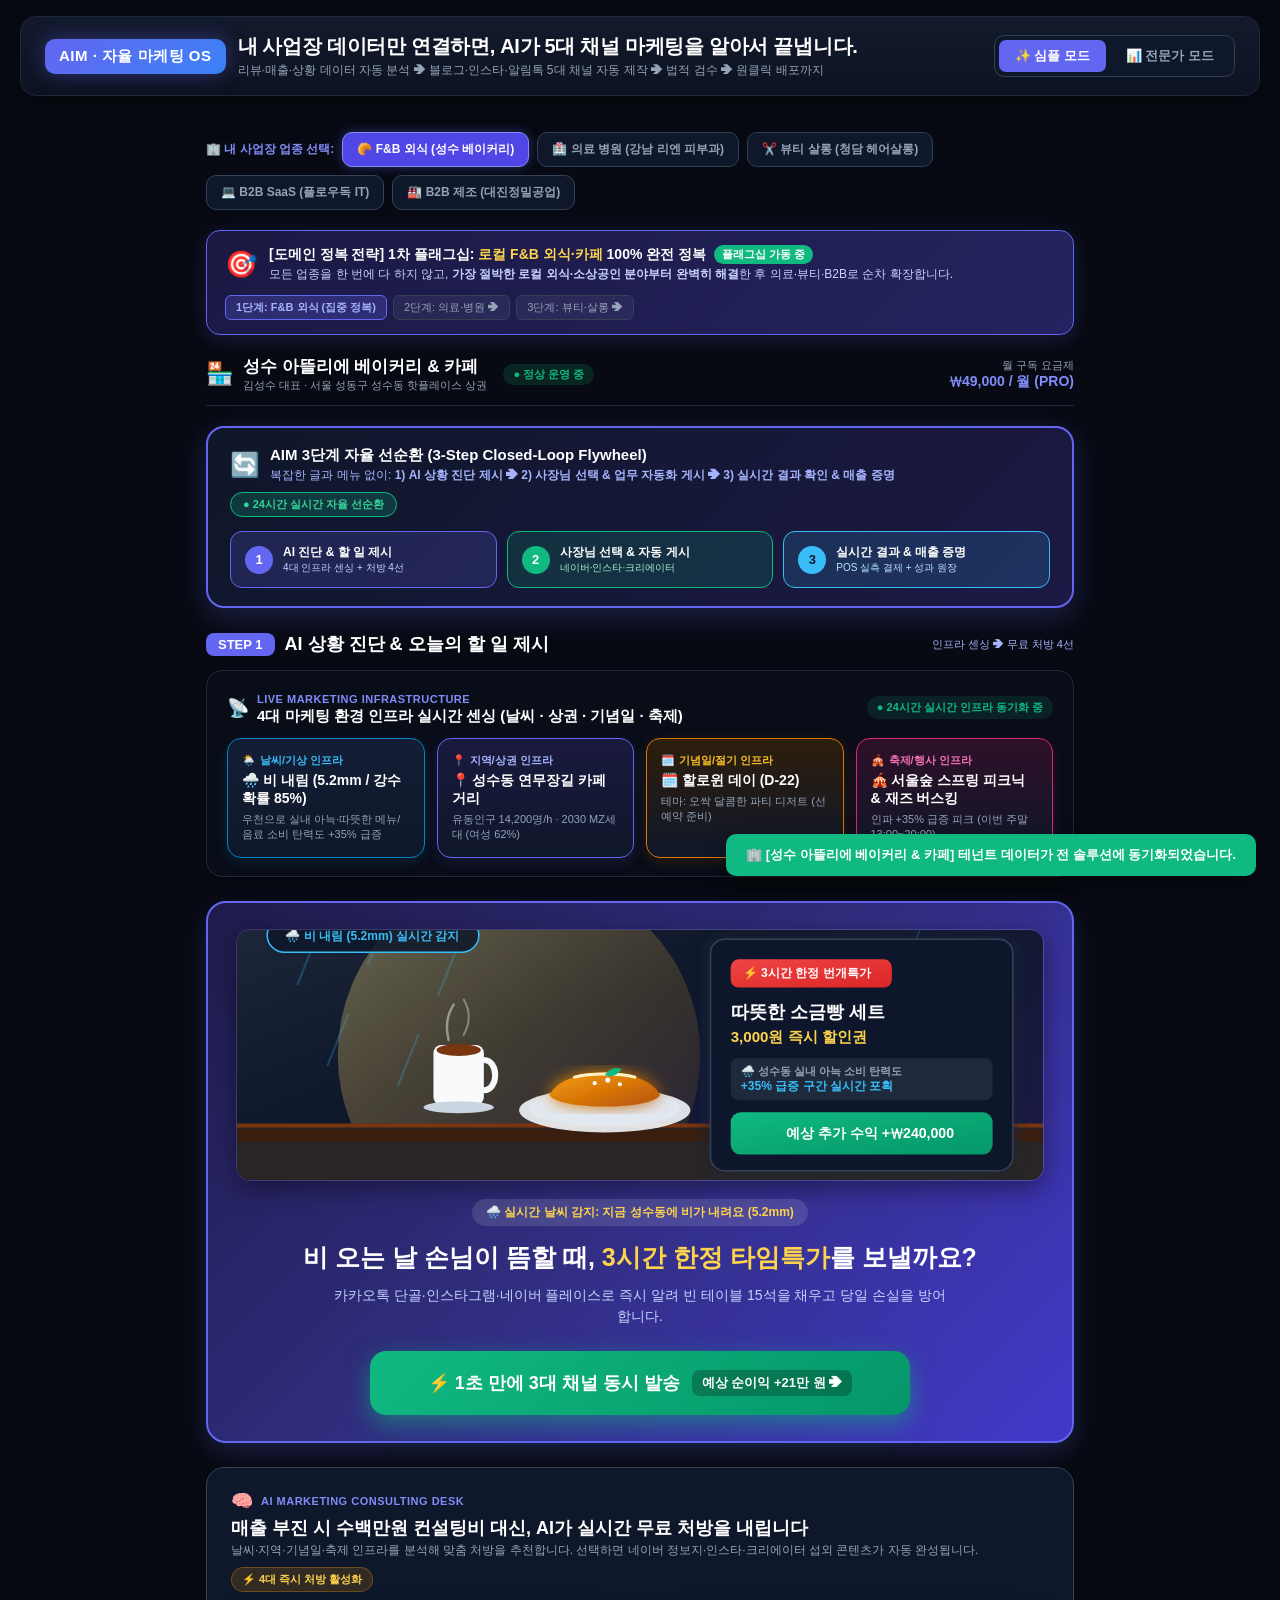
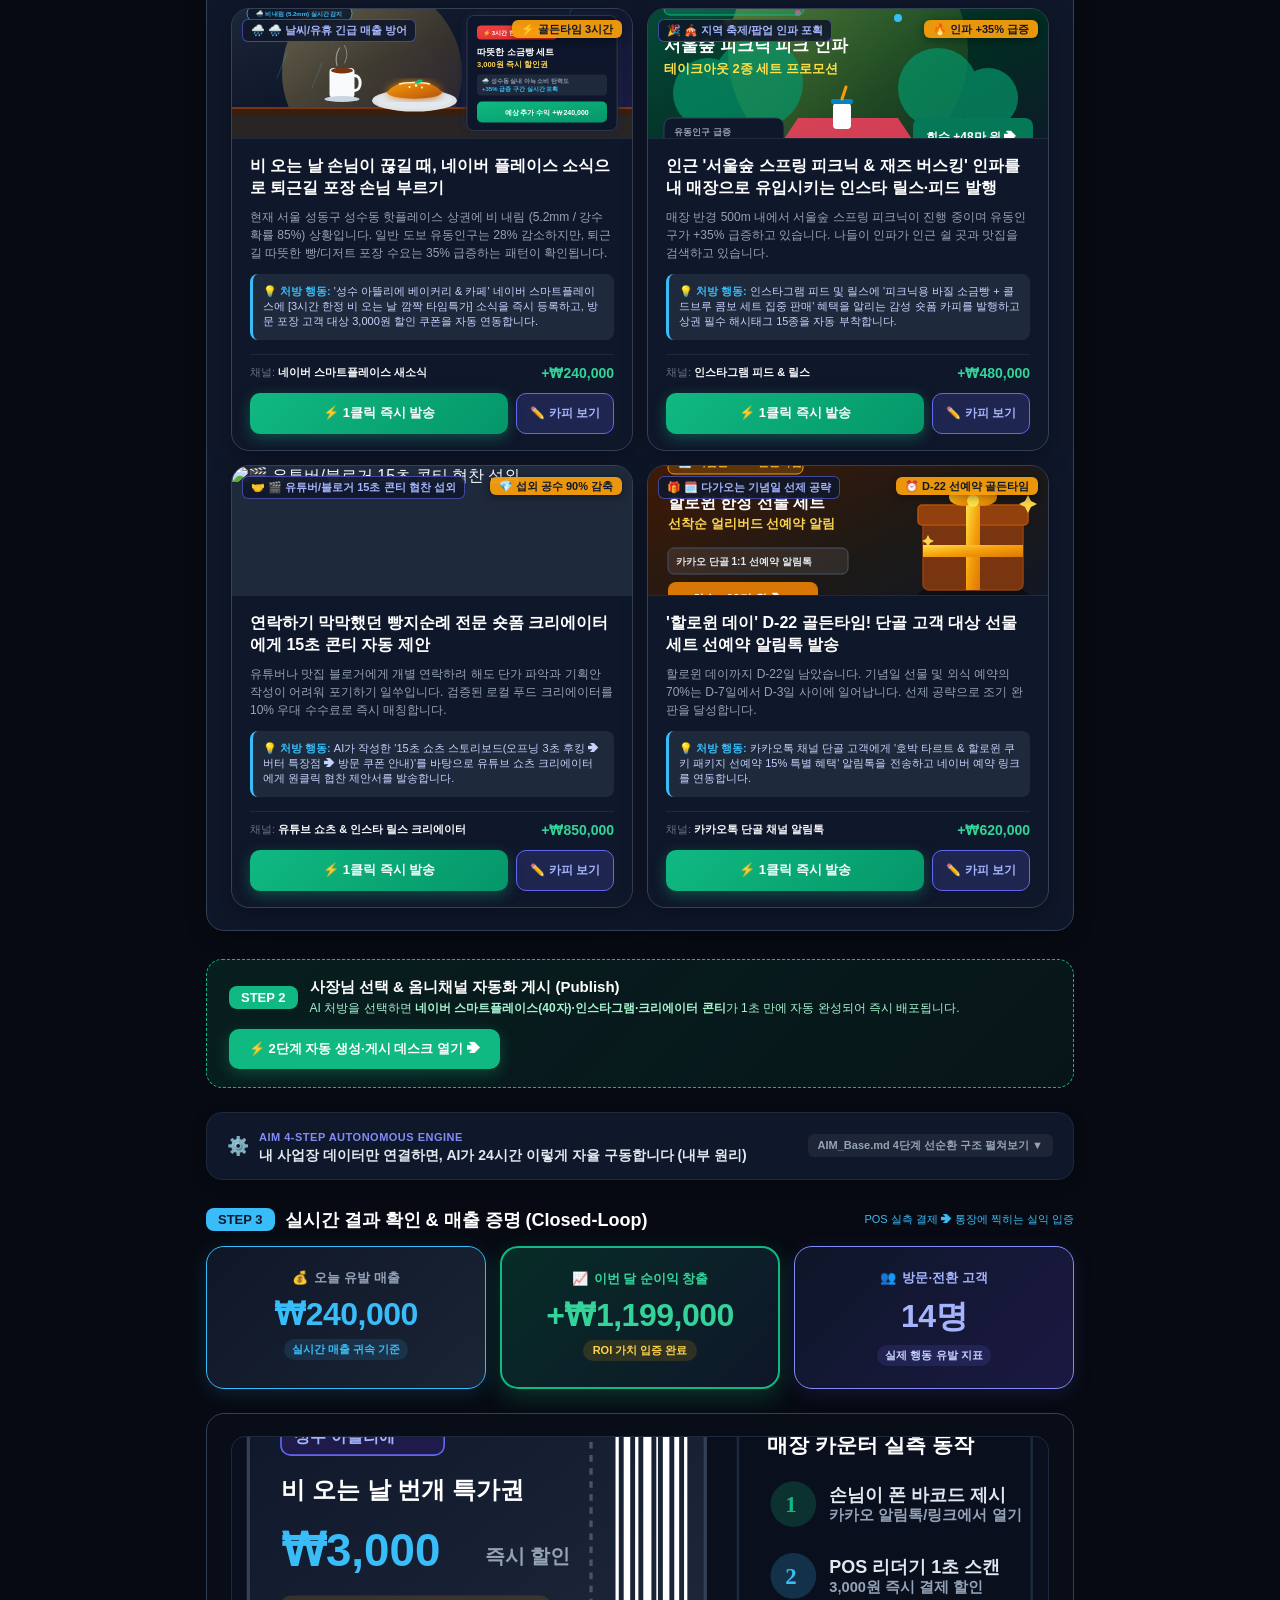
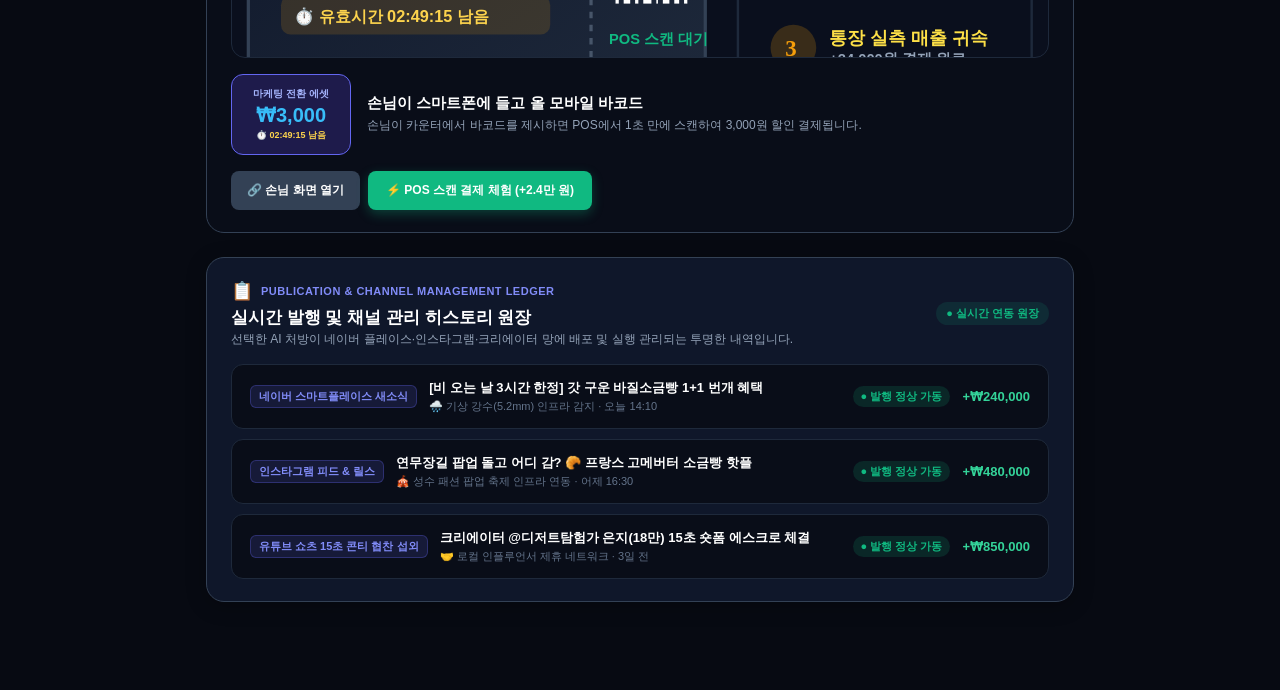
==== index.html @ e4671937 "feat: implement Phase 2 5-channel content atomization and AEO/GEO Schema.org integration" ====
<!DOCTYPE html>
<html lang="ko">
<head>
  <meta charset="UTF-8">
  <meta name="viewport" content="width=device-width, initial-scale=1.0">
  <title>AIM Marketing OS — 사업장 데이터 기반 자율 마케팅 운영체제</title>
  <link rel="stylesheet" as="style" crossorigin href="https://cdn.jsdelivr.net/gh/orioncactus/pretendard@v1.3.9/dist/web/static/pretendard.min.css" />
  <link rel="stylesheet" href="docs/design/tokens.css" />
  <style>
    :root {
      --bg: #070A12;
      --panel: #0D1322;
      --card: #131B2E;
      --card-border: #1E293B;
      --border-focus: #4F46E5;
      --primary: #6366F1;
      --primary-hover: #4F46E5;
      --success: #10B981;
      --success-glow: rgba(16, 185, 129, 0.2);
      --warning: #F59E0B;
      --danger: #EF4444;
      --text-main: #F8FAFC;
      --text-muted: #94A3B8;
      --accent: #8B5CF6;
      --cyan: #06B6D4;
    }
    * { box-sizing: border-box; margin: 0; padding: 0; font-family: "Pretendard", -apple-system, BlinkMacSystemFont, "Segoe UI", Roboto, sans-serif; }
    body { background-color: var(--bg); color: var(--text-main); min-height: 100vh; padding: 16px 20px 40px; }
    
    /* Global Container */
    .master-wrapper { max-width: 1780px; width: 100%; margin: 0 auto; }

    /* Top Command Header */
    .top-header {
      background: linear-gradient(180deg, rgba(19, 27, 46, 0.95) 0%, rgba(13, 19, 34, 0.9) 100%);
      border: 1px solid var(--card-border);
      border-radius: 16px;
      padding: 16px 24px;
      margin-bottom: 16px;
      display: flex;
      justify-content: space-between;
      align-items: center;
      flex-wrap: wrap;
      gap: 16px;
      box-shadow: 0 8px 32px rgba(0,0,0,0.4);
    }
    .brand-title { display: flex; align-items: center; gap: 12px; }
    .brand-logo-badge {
      background: linear-gradient(135deg, #6366F1 0%, #3B82F6 100%);
      color: #FFF;
      font-weight: 900;
      font-size: 15px;
      padding: 8px 14px;
      border-radius: 10px;
      letter-spacing: 0.5px;
      box-shadow: 0 0 20px rgba(99, 102, 241, 0.4);
    }
    .brand-text h1 { font-size: 20px; font-weight: 800; color: #FFF; letter-spacing: -0.3px; }
    .brand-text p { font-size: 12px; color: var(--text-muted); margin-top: 2px; }

    .telemetry-bar { display: flex; align-items: center; gap: 10px; flex-wrap: wrap; }
    .telem-pill {
      background: rgba(15, 23, 42, 0.8);
      border: 1px solid var(--card-border);
      padding: 6px 12px;
      border-radius: 8px;
      font-size: 11px;
      font-weight: 700;
      display: inline-flex;
      align-items: center;
      gap: 6px;
    }
    .pulse-dot { width: 7px; height: 7px; border-radius: 50%; background: #10B981; box-shadow: 0 0 8px #10B981; animation: pulse 2s infinite; }
    @keyframes pulse { 0% { opacity: 0.5; } 50% { opacity: 1; transform: scale(1.1); } 100% { opacity: 0.5; } }

    /* View Mode & Tenant Selector Bar */
    .control-ribbon {
      display: flex;
      justify-content: space-between;
      align-items: center;
      flex-wrap: wrap;
      gap: 12px;
      margin-bottom: 20px;
    }
    .mode-tabs {
      display: flex;
      background: #0A0F1D;
      padding: 4px;
      border-radius: 12px;
      border: 1px solid var(--card-border);
      gap: 4px;
      flex-wrap: wrap;
    }
    .mode-tab-btn {
      background: transparent;
      border: none;
      color: #94A3B8;
      font-size: 12px;
      font-weight: 700;
      padding: 9px 18px;
      border-radius: 8px;
      cursor: pointer;
      transition: all 0.2s;
      display: flex;
      align-items: center;
      gap: 6px;
    }
    .mode-tab-btn:hover { color: #FFF; background: rgba(255,255,255,0.05); }
    .mode-tab-btn.active {
      background: var(--primary);
      color: #FFF;
      box-shadow: 0 4px 14px rgba(99, 102, 241, 0.4);
    }

    .tenant-quick-bar {
      display: flex;
      align-items: center;
      gap: 6px;
      overflow-x: auto;
    }
    .tenant-quick-btn {
      background: #0F172A;
      border: 1px solid var(--card-border);
      color: var(--text-muted);
      font-size: 11px;
      font-weight: 700;
      padding: 7px 12px;
      border-radius: 8px;
      cursor: pointer;
      transition: all 0.15s;
      white-space: nowrap;
    }
    .tenant-quick-btn:hover { border-color: var(--primary); color: #FFF; }
    .tenant-quick-btn.active {
      background: rgba(99, 102, 241, 0.2);
      border-color: #6366F1;
      color: #A5B4FC;
      font-weight: 800;
      box-shadow: 0 0 10px rgba(99, 102, 241, 0.3);
    }
    .simple-tenant-btn {
      background: #0F172A;
      border: 1.5px solid #334155;
      color: #94A3B8;
      font-size: 12px;
      font-weight: 800;
      padding: 8px 14px;
      border-radius: 10px;
      cursor: pointer;
      transition: all 0.15s ease;
      white-space: nowrap;
    }
    .simple-tenant-btn:hover {
      border-color: #6366F1;
      color: #FFFFFF;
      background: #1E293B;
    }
    .simple-tenant-btn.active {
      background: #4F46E5;
      border-color: #818CF8;
      color: #FFFFFF;
      font-weight: 900;
      box-shadow: 0 0 12px rgba(99, 102, 241, 0.4);
    }
    .pub-tab-btn {
      background: transparent;
      border: 1px solid transparent;
      color: #94A3B8;
      font-size: 12px;
      font-weight: 700;
      padding: 8px 14px;
      border-radius: 8px;
      cursor: pointer;
      transition: all 0.15s ease;
      white-space: nowrap;
    }
    .pub-tab-btn:hover { color: #FFFFFF; background: rgba(255,255,255,0.05); }
    .pub-tab-btn.active {
      background: #4F46E5;
      color: #FFFFFF;
      font-weight: 800;
      border-color: #818CF8;
    }

    /* View Panels */
    .view-panel { width: 100%; margin-bottom: 24px; }

    /* Hero Section */
    .hero-section {
      background: linear-gradient(180deg, rgba(30, 41, 59, 0.7) 0%, rgba(15, 23, 42, 0.95) 100%);
      border: 1px solid rgba(99, 102, 241, 0.3);
      border-radius: 18px;
      padding: 36px 32px;
      margin-bottom: 24px;
      text-align: center;
      position: relative;
      box-shadow: 0 10px 40px rgba(0,0,0,0.4);
    }
    .hero-badge-pill {
      display: inline-flex;
      align-items: center;
      gap: 6px;
      background: rgba(99, 102, 241, 0.2);
      border: 1px solid rgba(99, 102, 241, 0.5);
      color: #A5B4FC;
      padding: 6px 16px;
      border-radius: 999px;
      font-size: 12px;
      font-weight: 800;
      margin-bottom: 16px;
    }
    .hero-title {
      font-size: 32px;
      font-weight: 900;
      color: #FFFFFF;
      letter-spacing: -0.8px;
      line-height: 1.35;
      margin-bottom: 14px;
    }
    .hero-sub {
      font-size: 14px;
      color: #94A3B8;
      max-width: 800px;
      margin: 0 auto 24px;
      line-height: 1.6;
    }
    .hero-cta-group {
      display: flex;
      justify-content: center;
      gap: 12px;
      flex-wrap: wrap;
      margin-bottom: 24px;
    }
    .btn-hero-primary {
      background: linear-gradient(135deg, #6366F1 0%, #4F46E5 100%);
      color: #FFF;
      border: none;
      padding: 13px 26px;
      border-radius: 10px;
      font-size: 13px;
      font-weight: 800;
      cursor: pointer;
      box-shadow: 0 4px 20px rgba(99, 102, 241, 0.4);
      transition: all 0.2s;
    }
    .btn-hero-primary:hover { transform: translateY(-2px); filter: brightness(1.1); }
    .btn-hero-secondary {
      background: rgba(30, 41, 59, 0.8);
      border: 1px solid var(--card-border);
      color: #E2E8F0;
      padding: 13px 22px;
      border-radius: 10px;
      font-size: 13px;
      font-weight: 700;
      cursor: pointer;
      transition: all 0.2s;
    }
    .btn-hero-secondary:hover { background: #334155; color: #FFF; }
    .hero-metrics-bar {
      display: flex;
      justify-content: center;
      gap: 24px;
      flex-wrap: wrap;
      padding-top: 20px;
      border-top: 1px solid rgba(255, 255, 255, 0.08);
    }
    .hero-metric-item { font-size: 12px; color: #CBD5E1; }
    .hero-metric-item b { color: #38BDF8; font-size: 14px; }

    /* Benefit Grid */
    .benefit-grid {
      display: grid;
      grid-template-columns: repeat(3, 1fr);
      gap: 16px;
      margin-bottom: 24px;
    }
    @media (max-width: 980px) { .benefit-grid { grid-template-columns: 1fr; } }
    .benefit-card {
      background: var(--card);
      border: 1px solid var(--card-border);
      border-radius: 16px;
      padding: 22px;
      transition: all 0.2s;
    }
    .benefit-card:hover { border-color: rgba(99, 102, 241, 0.5); transform: translateY(-2px); }
    .benefit-icon-badge {
      width: 42px;
      height: 42px;
      border-radius: 10px;
      display: flex;
      align-items: center;
      justify-content: center;
      font-size: 20px;
      margin-bottom: 14px;
    }
    .benefit-title { font-size: 16px; font-weight: 800; color: #FFF; margin-bottom: 8px; }
    .benefit-desc { font-size: 12px; color: var(--text-muted); line-height: 1.6; margin-bottom: 14px; }
    .benefit-outcome {
      background: rgba(16, 185, 129, 0.1);
      border: 1px solid rgba(16, 185, 129, 0.25);
      border-radius: 8px;
      padding: 8px 12px;
      font-size: 11px;
      color: #34D399;
      font-weight: 700;
    }

    /* Pricing Grid */
    .pricing-grid {
      display: grid;
      grid-template-columns: repeat(3, 1fr);
      gap: 16px;
      margin-bottom: 24px;
    }
    @media (max-width: 980px) { .pricing-grid { grid-template-columns: 1fr; } }
    .pricing-card {
      background: var(--card);
      border: 1px solid var(--card-border);
      border-radius: 16px;
      padding: 24px 20px;
      display: flex;
      flex-direction: column;
      position: relative;
      transition: all 0.2s;
    }
    .pricing-card.featured {
      border: 2px solid #6366F1;
      background: linear-gradient(180deg, #131B2E 0%, #0E1528 100%);
      box-shadow: 0 8px 30px rgba(99, 102, 241, 0.25);
    }
    .pricing-featured-badge {
      position: absolute;
      top: -11px;
      right: 18px;
      background: linear-gradient(135deg, #6366F1 0%, #EC4899 100%);
      color: #FFF;
      font-size: 10px;
      font-weight: 800;
      padding: 3px 10px;
      border-radius: 999px;
    }
    .pricing-tier-name { font-size: 17px; font-weight: 800; color: #FFF; margin-bottom: 4px; }
    .pricing-tier-sub { font-size: 11px; color: var(--text-muted); margin-bottom: 14px; }
    .pricing-price-wrap { display: flex; align-items: baseline; gap: 4px; margin-bottom: 16px; padding-bottom: 14px; border-bottom: 1px solid var(--card-border); }
    .pricing-price-val { font-size: 26px; font-weight: 900; color: #FFF; letter-spacing: -0.5px; }
    .pricing-price-period { font-size: 11px; color: var(--text-muted); }
    .pricing-features-list { list-style: none; margin-bottom: 20px; flex: 1; }
    .pricing-features-list li { font-size: 11px; color: #CBD5E1; margin-bottom: 8px; display: flex; align-items: flex-start; gap: 6px; line-height: 1.5; }
    .pricing-features-list li::before { content: "✓"; color: #10B981; font-weight: 900; }

    /* ROI Calc Box */
    .roi-calc-box {
      background: linear-gradient(135deg, rgba(15, 23, 42, 0.95) 0%, rgba(30, 41, 59, 0.8) 100%);
      border: 1.5px solid rgba(99, 102, 241, 0.4);
      border-radius: 18px;
      padding: 24px;
      margin-bottom: 24px;
    }
    .calc-grid {
      display: grid;
      grid-template-columns: 1fr 1fr;
      gap: 20px;
      align-items: center;
    }
    @media (max-width: 800px) { .calc-grid { grid-template-columns: 1fr; } }
    .calc-metric-highlight {
      background: #0B0F19;
      border: 1px solid var(--card-border);
      border-radius: 14px;
      padding: 20px;
      text-align: center;
    }
    .calc-metric-number {
      font-size: 32px;
      font-weight: 900;
      color: #34D399;
      letter-spacing: -0.5px;
      margin: 6px 0;
    }

    /* Onboarding Step Cards */
    .onboard-step-card {
      background: var(--card);
      border: 1px solid var(--card-border);
      border-radius: 14px;
      padding: 20px;
      margin-bottom: 14px;
      display: flex;
      gap: 18px;
      align-items: flex-start;
    }
    .step-num-circle {
      width: 34px;
      height: 34px;
      border-radius: 50%;
      background: #6366F1;
      color: #FFF;
      display: flex;
      align-items: center;
      justify-content: center;
      font-size: 14px;
      font-weight: 800;
      flex-shrink: 0;
    }
    .step-body { flex: 1; }
    .step-header-row { display: flex; justify-content: space-between; align-items: center; margin-bottom: 6px; }
    .step-title { font-size: 15px; font-weight: 800; color: #FFF; }
    .step-badge-done { background: rgba(16, 185, 129, 0.2); color: #34D399; padding: 3px 8px; border-radius: 999px; font-size: 10px; font-weight: 800; }
    .step-badge-active { background: rgba(99, 102, 241, 0.2); color: #A5B4FC; padding: 3px 8px; border-radius: 999px; font-size: 10px; font-weight: 800; }
    .step-badge-pending { background: rgba(245, 158, 11, 0.2); color: #FCD34D; padding: 3px 8px; border-radius: 999px; font-size: 10px; font-weight: 800; }

    /* Tenant Cockpit 2-Column Grid */
    .tenant-cockpit-grid {
      display: grid;
      grid-template-columns: 1fr 380px;
      gap: 16px;
      align-items: start;
    }
    @media (max-width: 1024px) { .tenant-cockpit-grid { grid-template-columns: 1fr; } }

    /* Triad Grid Layout */
    .triad-grid {
      display: grid;
      grid-template-columns: repeat(2, minmax(0, 1fr));
      gap: 16px;
      align-items: start;
    }
    @media (max-width: 980px) {
      .triad-grid { grid-template-columns: 1fr; }
    }

    /* Pillar Column Panels */
    .pillar-panel {
      background: var(--panel);
      border: 1px solid var(--card-border);
      border-radius: 16px;
      padding: 20px;
      box-shadow: 0 10px 30px rgba(0,0,0,0.3);
      position: relative;
    }
    .pillar-panel.pillar-tenant {
      border-color: rgba(99, 102, 241, 0.4);
      background: linear-gradient(180deg, #0E1528 0%, #0A1020 100%);
    }
    .pillar-panel.pillar-admin {
      border-color: rgba(245, 158, 11, 0.3);
    }
    .pillar-panel.pillar-service {
      border-color: rgba(16, 185, 129, 0.3);
    }

    .pillar-header {
      display: flex;
      justify-content: space-between;
      align-items: flex-start;
      margin-bottom: 16px;
      padding-bottom: 14px;
      border-bottom: 1px solid var(--card-border);
    }
    .pillar-badge {
      display: inline-flex;
      align-items: center;
      gap: 6px;
      font-size: 11px;
      font-weight: 800;
      padding: 4px 10px;
      border-radius: 6px;
      letter-spacing: 0.3px;
    }
    .badge-service { background: rgba(16, 185, 129, 0.15); color: #34D399; border: 1px solid rgba(16, 185, 129, 0.3); }
    .badge-tenant { background: rgba(99, 102, 241, 0.15); color: #A5B4FC; border: 1px solid rgba(99, 102, 241, 0.4); }
    .badge-admin { background: rgba(245, 158, 11, 0.15); color: #FCD34D; border: 1px solid rgba(245, 158, 11, 0.3); }
    .badge-creator { background: rgba(236, 72, 153, 0.15); color: #F472B6; border: 1px solid rgba(236, 72, 153, 0.4); }

    .pillar-title { font-size: 17px; font-weight: 800; color: #FFF; margin-top: 6px; }
    .pillar-desc { font-size: 11px; color: var(--text-muted); margin-top: 2px; line-height: 1.4; }

    /* Cards & Components */
    .glass-card {
      background: var(--card);
      border: 1px solid var(--card-border);
      border-radius: 12px;
      padding: 14px;
      margin-bottom: 14px;
      transition: border-color 0.2s;
    }
    .glass-card:hover { border-color: rgba(255,255,255,0.15); }

    .card-title-row {
      display: flex;
      justify-content: space-between;
      align-items: center;
      margin-bottom: 10px;
      font-size: 12px;
      font-weight: 800;
    }

    /* WTP Financial Banner */
    .wtp-banner {
      background: linear-gradient(135deg, rgba(99, 102, 241, 0.2) 0%, rgba(16, 185, 129, 0.15) 100%);
      border: 1.5px solid #6366F1;
      border-radius: 14px;
      padding: 16px;
      margin-bottom: 16px;
      box-shadow: 0 4px 20px rgba(99, 102, 241, 0.15);
    }
    .wtp-metric-val { font-size: 26px; font-weight: 900; color: #FFF; letter-spacing: -0.5px; }
    .wtp-sub { font-size: 11px; color: #C7D2FE; margin-top: 4px; font-weight: 600; }
    
    /* Shapley Attribution Bars */
    .shapley-bar-wrap { margin-top: 10px; }
    .shapley-row { display: flex; justify-content: space-between; font-size: 10px; color: var(--text-muted); margin-bottom: 3px; font-weight: 700; }
    .progress-track { height: 6px; background: #0F172A; border-radius: 4px; overflow: hidden; display: flex; margin-bottom: 6px; }
    .progress-seg-naver { background: #10B981; width: 48%; }
    .progress-seg-insta { background: #EC4899; width: 32%; }
    .progress-seg-kakao { background: #F59E0B; width: 20%; }

    /* Approval Desk Item */
    .staged-box {
      background: #0F172A;
      border: 1.5px solid rgba(99, 102, 241, 0.5);
      border-radius: 12px;
      padding: 14px;
      margin-bottom: 12px;
      position: relative;
    }
    .staged-box.pending { border-color: #6366F1; box-shadow: 0 0 15px rgba(99, 102, 241, 0.2); }
    .staged-trigger-badge {
      display: inline-block;
      font-size: 10px;
      font-weight: 800;
      color: #FCD34D;
      background: rgba(245, 158, 11, 0.15);
      padding: 2px 6px;
      border-radius: 4px;
      margin-bottom: 6px;
    }

    /* Buttons */
    .btn-approve {
      width: 100%;
      background: linear-gradient(135deg, #10B981 0%, #059669 100%);
      color: #FFF;
      border: none;
      padding: 12px;
      border-radius: 10px;
      font-size: 13px;
      font-weight: 800;
      cursor: pointer;
      transition: all 0.2s;
      box-shadow: 0 4px 15px rgba(16, 185, 129, 0.3);
      display: flex;
      align-items: center;
      justify-content: center;
      gap: 6px;
    }
    .btn-approve:hover { filter: brightness(1.1); transform: translateY(-1px); }

    .btn-reject {
      background: #1E293B;
      color: #94A3B8;
      border: 1px solid var(--card-border);
      padding: 6px 10px;
      border-radius: 6px;
      font-size: 11px;
      font-weight: 700;
      cursor: pointer;
    }
    .btn-reject:hover { background: #334155; color: #FFF; }

    /* 6D Context Matrix */
    .matrix-grid {
      display: grid;
      grid-template-columns: 1fr 1fr;
      gap: 6px;
      font-size: 11px;
      margin-bottom: 10px;
    }
    .matrix-cell {
      background: #0F172A;
      border: 1px solid var(--card-border);
      padding: 8px 10px;
      border-radius: 8px;
    }
    .matrix-label { font-size: 10px; color: var(--text-muted); font-weight: 700; }
    .matrix-val { font-size: 11px; font-weight: 800; color: #FFF; margin-top: 2px; }

    /* Flash Card */
    .flash-attack-card {
      background: linear-gradient(135deg, rgba(239, 68, 68, 0.12) 0%, rgba(245, 158, 11, 0.1) 100%);
      border: 1.5px solid #F87171;
      border-radius: 12px;
      padding: 12px;
      margin-bottom: 12px;
    }

    /* KPI Grid in Admin */
    .kpi-row {
      display: grid;
      grid-template-columns: 1fr 1fr;
      gap: 8px;
      margin-bottom: 14px;
    }
    .kpi-stat-box {
      background: #0F172A;
      border: 1px solid var(--card-border);
      padding: 10px;
      border-radius: 10px;
      text-align: center;
    }
    .kpi-stat-val { font-size: 17px; font-weight: 900; margin-top: 2px; }
    .kpi-stat-lbl { font-size: 10px; color: var(--text-muted); }

    /* Fleet Table */
    .admin-table { width: 100%; border-collapse: collapse; font-size: 11px; }
    .admin-table th, .admin-table td { padding: 8px 8px; text-align: left; border-bottom: 1px solid var(--card-border); }
    .admin-table th { color: var(--text-muted); font-weight: 700; background: #0A0F1D; }
    .admin-table tr:hover { background: rgba(255,255,255,0.02); }

    .tag-active { background: rgba(16, 185, 129, 0.2); color: #34D399; padding: 2px 5px; border-radius: 4px; font-size: 10px; font-weight: 700; }
    .tag-paused { background: rgba(239, 68, 68, 0.2); color: #FCA5A5; padding: 2px 5px; border-radius: 4px; font-size: 10px; font-weight: 700; }
    .tag-pro { background: rgba(99, 102, 241, 0.2); color: #A5B4FC; padding: 2px 5px; border-radius: 4px; font-size: 10px; font-weight: 700; }
    .tag-enterprise { background: rgba(245, 158, 11, 0.2); color: #FDE047; padding: 2px 5px; border-radius: 4px; font-size: 10px; font-weight: 700; }

    /* Mini Mobile Frame */
    .mobile-frame-wrap {
      background: #000;
      border-radius: 28px;
      padding: 10px;
      box-shadow: 0 15px 35px rgba(0,0,0,0.6);
      border: 3px solid #334155;
      margin-top: 0;
    }
    .mobile-screen-inner {
      background: #FFFFFF;
      color: #0F172A;
      border-radius: 20px;
      height: 480px;
      overflow-y: auto;
      display: flex;
      flex-direction: column;
      position: relative;
      font-size: 12px;
    }
    .screen-notch { width: 100px; height: 18px; background: #000; border-radius: 0 0 12px 12px; margin: 0 auto 6px; }
    .screen-body { padding: 12px 14px; flex: 1; overflow-y: auto; line-height: 1.6; }

    /* Cross-Pillar Closed Loop Pipeline Stream */
    .pipeline-stream {
      background: #0A0F1D;
      border: 1px solid rgba(99, 102, 241, 0.3);
      border-radius: 14px;
      padding: 12px 18px;
      margin-bottom: 18px;
      display: flex;
      align-items: center;
      justify-content: space-between;
      overflow-x: auto;
      gap: 10px;
      box-shadow: inset 0 0 20px rgba(0,0,0,0.5);
    }
    .pipe-step {
      display: flex;
      align-items: center;
      gap: 10px;
      padding: 8px 14px;
      border-radius: 10px;
      background: rgba(30, 41, 59, 0.6);
      border: 1px solid var(--card-border);
      cursor: pointer;
      transition: all 0.2s;
      white-space: nowrap;
      flex-shrink: 0;
    }
    .pipe-step:hover, .pipe-step.active {
      background: rgba(99, 102, 241, 0.15);
      border-color: #6366F1;
      transform: translateY(-2px);
    }
    .pipe-num {
      width: 20px;
      height: 20px;
      border-radius: 50%;
      background: #6366F1;
      color: #FFF;
      display: flex;
      align-items: center;
      justify-content: center;
      font-size: 10px;
      font-weight: 800;
    }
    .pipe-label { font-size: 11px; font-weight: 700; color: #E2E8F0; }
    .pipe-sub { font-size: 10px; color: var(--text-muted); }
    .pipe-arrow { color: #64748B; font-weight: 900; font-size: 14px; }

    /* Toast Notification */
    .toast-box {
      position: fixed;
      bottom: 24px;
      right: 24px;
      background: #10B981;
      color: #FFF;
      font-weight: 800;
      font-size: 13px;
      padding: 12px 20px;
      border-radius: 10px;
      box-shadow: 0 10px 25px rgba(0,0,0,0.4);
      display: none;
      z-index: 9999;
      animation: slideUp 0.3s ease;
    }
    @keyframes slideUp { from { transform: translateY(20px); opacity: 0; } to { transform: translateY(0); opacity: 1; } }
  </style>
</head>
<body>
  <div class="master-wrapper">
    <!-- Top Global Command Header -->
    <header class="top-header">
      <div class="brand-title">
        <div class="brand-logo-badge">AIM · 자율 마케팅 OS</div>
        <div class="brand-text">
          <h1>내 사업장 데이터만 연결하면, AI가 5대 채널 마케팅을 알아서 끝냅니다.</h1>
          <p>리뷰·매출·상황 데이터 자동 분석 ➔ 블로그·인스타·알림톡 5대 채널 자동 제작 ➔ 법적 검수 ➔ 원클릭 배포까지</p>
        </div>
      </div>
      <div style="display: flex; align-items: center; gap: 8px;">
        <div style="display: flex; gap: 4px; background: #0F172A; padding: 4px; border-radius: 10px; border: 1.5px solid #334155;">
          <button id="btnModeSimple" onclick="toggleUIMode('simple')" style="padding: 7px 16px; font-size: 13px; font-weight: 800; border-radius: 7px; border: none; cursor: pointer; background: #6366F1; color: #FFFFFF; transition: all 0.2s;">
            ✨ 심플 모드
          </button>
          <button id="btnModeAdvanced" onclick="toggleUIMode('advanced')" style="padding: 7px 16px; font-size: 13px; font-weight: 700; border-radius: 7px; border: none; cursor: pointer; background: transparent; color: #94A3B8; transition: all 0.2s;">
            📊 전문가 모드
          </button>
        </div>
      </div>
    </header>

    <!-- ======================================================== -->
    <!-- VIEW 0: 토스(Toss)형 초심플 모드 (Clean Minimalist View) -->
    <!-- ======================================================== -->
    <section id="viewSimple" class="view-panel" style="display: block; max-width: 900px; margin: 0 auto; padding: 20px 16px 48px;">
      
      <!-- Industry / Tenant Switcher Bar for Clean Mode -->
      <div style="margin-bottom: 20px; display: flex; align-items: center; gap: 8px; flex-wrap: wrap;">
        <span style="font-size: 12px; font-weight: 800; color: #818CF8;">🏢 내 사업장 업종 선택:</span>
        <button id="sBtn_TENANT_001" class="simple-tenant-btn active" onclick="switchTenant('TENANT_001')">🥐 F&B 외식 (성수 베이커리)</button>
        <button id="sBtn_TENANT_002" class="simple-tenant-btn" onclick="switchTenant('TENANT_002')">🏥 의료 병원 (강남 리엔 피부과)</button>
        <button id="sBtn_TENANT_003" class="simple-tenant-btn" onclick="switchTenant('TENANT_003')">✂️ 뷰티 살롱 (청담 헤어살롱)</button>
        <button id="sBtn_TENANT_004" class="simple-tenant-btn" onclick="switchTenant('TENANT_004')">💻 B2B SaaS (플로우독 IT)</button>
        <button id="sBtn_TENANT_005" class="simple-tenant-btn" onclick="switchTenant('TENANT_005')">🏭 B2B 제조 (대진정밀공업)</button>
      </div>

      <!-- Domain Conquest Strategy Banner (1차 로컬 F&B 외식·카페 완전 정복 전략) -->
      <div style="background: linear-gradient(135deg, rgba(30, 27, 75, 0.85) 0%, rgba(49, 46, 129, 0.7) 100%); border: 1.5px solid #6366F1; border-radius: 14px; padding: 14px 18px; margin-bottom: 20px; display: flex; justify-content: space-between; align-items: center; flex-wrap: wrap; gap: 12px; box-shadow: 0 4px 20px rgba(99,102,241,0.2);">
        <div style="display: flex; align-items: center; gap: 12px;">
          <span style="font-size: 26px;">🎯</span>
          <div>
            <div style="font-size: 14px; font-weight: 900; color: #FFFFFF; display: flex; align-items: center; gap: 8px;">
              <span>[도메인 정복 전략] 1차 플래그십: <strong style="color: #FCD34D;">로컬 F&B 외식·카페</strong> 100% 완전 정복</span>
              <span style="font-size: 11px; background: #10B981; color: #FFFFFF; padding: 2px 8px; border-radius: 999px; font-weight: 800;">플래그십 가동 중</span>
            </div>
            <div style="font-size: 12px; color: #C7D2FE; margin-top: 2px;">
              모든 업종을 한 번에 다 하지 않고, <strong>가장 절박한 로컬 외식·소상공인 분야부터 완벽히 해결</strong>한 후 의료·뷰티·B2B로 순차 확장합니다.
            </div>
          </div>
        </div>
        <div style="display: flex; gap: 6px; font-size: 11px; color: #94A3B8;">
          <span style="background: rgba(99,102,241,0.25); color: #A5B4FC; border: 1px solid #6366F1; padding: 4px 10px; border-radius: 6px; font-weight: 800;">1단계: F&B 외식 (집중 정복)</span>
          <span style="background: rgba(255,255,255,0.05); border: 1px solid #334155; padding: 4px 10px; border-radius: 6px;">2단계: 의료·병원 ➔</span>
          <span style="background: rgba(255,255,255,0.05); border: 1px solid #334155; padding: 4px 10px; border-radius: 6px;">3단계: 뷰티·살롱 ➔</span>
        </div>
      </div>

      <!-- Store Selector Pill -->
      <div style="display: flex; justify-content: space-between; align-items: center; margin-bottom: 20px; padding-bottom: 12px; border-bottom: 1px solid #1E293B;">
        <div style="display: flex; align-items: center; gap: 10px;">
          <span style="font-size: 22px;">🏪</span>
          <div>
            <div id="simpleStoreName" style="font-size: 17px; font-weight: 900; color: #FFFFFF;">성수 아뜰리에 베이커리 & 카페</div>
            <div id="simpleStoreSub" style="font-size: 11px; color: #94A3B8;">김성수 대표 · 서울 성수동 상권</div>
          </div>
          <span style="font-size: 11px; color: #10B981; background: rgba(16,185,129,0.15); padding: 3px 10px; border-radius: 999px; font-weight: 800; margin-left: 6px;">● 정상 운영 중</span>
        </div>
        <div style="text-align: right;">
          <div style="font-size: 11px; color: #94A3B8;">월 구독 요금제</div>
          <div id="simpleStorePlan" style="font-size: 14px; font-weight: 800; color: #818CF8;">₩49,000 / 월 (PRO)</div>
        </div>
      </div>

      <!-- AIM 3-Step Autonomous Closed-Loop Flywheel Master Banner -->
      <div style="background: linear-gradient(135deg, rgba(15, 23, 42, 0.95) 0%, rgba(30, 27, 75, 0.9) 100%); border: 2px solid #6366F1; border-radius: 18px; padding: 18px 22px; margin-bottom: 24px; box-shadow: 0 8px 30px rgba(99,102,241,0.25);">
        <div style="display: flex; justify-content: space-between; align-items: center; margin-bottom: 14px; flex-wrap: wrap; gap: 8px;">
          <div style="display: flex; align-items: center; gap: 10px;">
            <span style="font-size: 24px;">🔄</span>
            <div>
              <div style="font-size: 15px; font-weight: 900; color: #FFFFFF;">
                AIM 3단계 자율 선순환 (3-Step Closed-Loop Flywheel)
              </div>
              <div style="font-size: 12px; color: #A5B4FC; margin-top: 2px;">
                복잡한 글과 메뉴 없이: <strong>1) AI 상황 진단 제시 ➔ 2) 사장님 선택 & 업무 자동화 게시 ➔ 3) 실시간 결과 확인 & 매출 증명</strong>
              </div>
            </div>
          </div>
          <span style="font-size: 11px; background: rgba(16,185,129,0.2); color: #34D399; border: 1px solid #10B981; padding: 4px 12px; border-radius: 999px; font-weight: 800;">
            ● 24시간 실시간 자율 선순환
          </span>
        </div>
        <!-- 3-Step Indicator Bar -->
        <div style="display: grid; grid-template-columns: repeat(3, 1fr); gap: 10px;">
          <a href="#step1ProposeSection" style="text-decoration: none; background: rgba(99,102,241,0.18); border: 1.5px solid #6366F1; border-radius: 12px; padding: 12px 14px; display: flex; align-items: center; gap: 10px; transition: transform 0.15s;">
            <span style="background: #6366F1; color: #FFFFFF; font-weight: 900; font-size: 13px; width: 28px; height: 28px; border-radius: 50%; display: flex; align-items: center; justify-content: center; flex-shrink: 0;">1</span>
            <div>
              <div style="font-size: 12px; font-weight: 900; color: #FFFFFF;">AI 진단 & 할 일 제시</div>
              <div style="font-size: 10px; color: #C7D2FE;">4대 인프라 센싱 + 처방 4선</div>
            </div>
          </a>
          <div onclick="openPublishingModal(currentAdviceId || 'ADV_TENANT_001_WEATHER')" style="cursor: pointer; background: rgba(16,185,129,0.15); border: 1.5px solid #10B981; border-radius: 12px; padding: 12px 14px; display: flex; align-items: center; gap: 10px; transition: transform 0.15s;">
            <span style="background: #10B981; color: #FFFFFF; font-weight: 900; font-size: 13px; width: 28px; height: 28px; border-radius: 50%; display: flex; align-items: center; justify-content: center; flex-shrink: 0;">2</span>
            <div>
              <div style="font-size: 12px; font-weight: 900; color: #FFFFFF;">사장님 선택 & 자동 게시</div>
              <div style="font-size: 10px; color: #A7F3D0;">네이버·인스타·크리에이터</div>
            </div>
          </div>
          <a href="#step3ResultsSection" style="text-decoration: none; background: rgba(56,189,248,0.15); border: 1.5px solid #38BDF8; border-radius: 12px; padding: 12px 14px; display: flex; align-items: center; gap: 10px; transition: transform 0.15s;">
            <span style="background: #38BDF8; color: #0F172A; font-weight: 900; font-size: 13px; width: 28px; height: 28px; border-radius: 50%; display: flex; align-items: center; justify-content: center; flex-shrink: 0;">3</span>
            <div>
              <div style="font-size: 12px; font-weight: 900; color: #FFFFFF;">실시간 결과 & 매출 증명</div>
              <div style="font-size: 10px; color: #BAE6FD;">POS 실측 결제 + 성과 원장</div>
            </div>
          </a>
        </div>
      </div>

      <!-- ======================================================== -->
      <!-- STEP 1: AI 상황 진단 & 할 일 제시 (Propose) -->
      <!-- ======================================================== -->
      <div id="step1ProposeSection" style="margin-bottom: 28px;">
        <div style="display: flex; align-items: center; gap: 10px; margin-bottom: 14px;">
          <span style="background: #6366F1; color: #FFFFFF; font-weight: 900; font-size: 13px; padding: 4px 12px; border-radius: 8px;">STEP 1</span>
          <h3 style="font-size: 18px; font-weight: 900; color: #FFFFFF; margin: 0;">AI 상황 진단 & 오늘의 할 일 제시</h3>
          <span style="font-size: 11px; color: #A5B4FC; margin-left: auto;">인프라 센싱 ➔ 무료 처방 4선</span>
        </div>

        <!-- 4-Pillar Environmental Infrastructure Live Sensing Bar -->
        <div style="background: #090D18; border: 1.5px solid #1E293B; border-radius: 16px; padding: 18px 20px; margin-bottom: 24px; box-shadow: 0 4px 16px rgba(0,0,0,0.25);">
          <div style="display: flex; justify-content: space-between; align-items: center; margin-bottom: 12px; flex-wrap: wrap; gap: 8px;">
            <div style="display: flex; align-items: center; gap: 8px;">
              <span style="font-size: 18px;">📡</span>
              <div>
                <span style="font-size: 11px; font-weight: 800; color: #818CF8; letter-spacing: 0.5px;">LIVE MARKETING INFRASTRUCTURE</span>
                <h3 style="font-size: 15px; font-weight: 900; color: #FFFFFF;">4대 마케팅 환경 인프라 실시간 센싱 (날씨 · 상권 · 기념일 · 축제)</h3>
              </div>
            </div>
            <span style="font-size: 11px; color: #10B981; background: rgba(16,185,129,0.12); padding: 4px 10px; border-radius: 999px; font-weight: 800;">● 24시간 실시간 인프라 동기화 중</span>
          </div>

          <div style="display: grid; grid-template-columns: repeat(4, 1fr); gap: 12px;">
            <!-- Infra 1: Weather -->
            <div id="infraWeatherCard" style="background: linear-gradient(180deg, #131E35 0%, #0F172A 100%); border: 1.5px solid #0284C7; border-radius: 14px; padding: 14px; box-shadow: 0 4px 14px rgba(2,132,199,0.15);">
              <div style="font-size: 11px; color: #38BDF8; font-weight: 800; margin-bottom: 4px; display: flex; align-items: center; gap: 4px;"><span>🌦️</span> <span>날씨/기상 인프라</span></div>
              <div id="infraWeatherVal" style="font-size: 14px; font-weight: 900; color: #FFFFFF; margin-bottom: 4px;">🌧️ 비 내림 (5.2mm)</div>
              <div id="infraWeatherSub" style="font-size: 11px; color: #94A3B8; line-height: 1.4;">실내 아늑 소비 탄력도 +35% 급증</div>
            </div>

            <!-- Infra 2: Geography -->
            <div id="infraGeoCard" style="background: linear-gradient(180deg, #1A1A3E 0%, #0F172A 100%); border: 1.5px solid #6366F1; border-radius: 14px; padding: 14px; box-shadow: 0 4px 14px rgba(99,102,241,0.15);">
              <div style="font-size: 11px; color: #A5B4FC; font-weight: 800; margin-bottom: 4px; display: flex; align-items: center; gap: 4px;"><span>📍</span> <span>지역/상권 인프라</span></div>
              <div id="infraGeoVal" style="font-size: 14px; font-weight: 900; color: #FFFFFF; margin-bottom: 4px;">📍 성수 연무장길 카페거리</div>
              <div id="infraGeoSub" style="font-size: 11px; color: #94A3B8; line-height: 1.4;">유동인구 14,200명/h · 2030 62%</div>
            </div>

            <!-- Infra 3: Anniversary -->
            <div id="infraAnnivCard" style="background: linear-gradient(180deg, #2D1E0C 0%, #0F172A 100%); border: 1.5px solid #D97706; border-radius: 14px; padding: 14px; box-shadow: 0 4px 14px rgba(217,119,6,0.15);">
              <div style="font-size: 11px; color: #FBBF24; font-weight: 800; margin-bottom: 4px; display: flex; align-items: center; gap: 4px;"><span>🗓️</span> <span>기념일/절기 인프라</span></div>
              <div id="infraAnnivVal" style="font-size: 14px; font-weight: 900; color: #FFFFFF; margin-bottom: 4px;">🗓️ 할로윈 데이 (D-22)</div>
              <div id="infraAnnivSub" style="font-size: 11px; color: #94A3B8; line-height: 1.4;">선예약 준비 단계 · 검색량 급증</div>
            </div>

            <!-- Infra 4: Events/Festivals -->
            <div id="infraEventCard" style="background: linear-gradient(180deg, #2E1028 0%, #0F172A 100%); border: 1.5px solid #DB2777; border-radius: 14px; padding: 14px; box-shadow: 0 4px 14px rgba(219,39,119,0.15);">
              <div style="font-size: 11px; color: #F472B6; font-weight: 800; margin-bottom: 4px; display: flex; align-items: center; gap: 4px;"><span>🎪</span> <span>축제/행사 인프라</span></div>
              <div id="infraEventVal" style="font-size: 14px; font-weight: 900; color: #FFFFFF; margin-bottom: 4px;">🎪 서울숲 스프링 피크닉</div>
              <div id="infraEventSub" style="font-size: 11px; color: #94A3B8; line-height: 1.4;">인파 +35% 급증 (반경 500m)</div>
            </div>
          </div>
        </div>

        <!-- 1. Hero 1-Action Card (오늘 내가 할 일) -->
        <div style="background: linear-gradient(135deg, #1E1B4B 0%, #312E81 50%, #4338CA 100%); border: 2px solid #6366F1; border-radius: 20px; padding: 26px 28px; margin-bottom: 24px; box-shadow: 0 10px 30px -5px rgba(99,102,241,0.3); text-align: center;">
          
          <!-- Visual Hero Graphic Banner -->
          <div style="width: 100%; border-radius: 14px; overflow: hidden; margin-bottom: 18px; box-shadow: 0 8px 25px rgba(0,0,0,0.4); border: 1.5px solid rgba(255,255,255,0.12);">
            <img src="docs/design/images/img_rain_bakery.svg" alt="비 오는 날 바질소금빵 세트 프로모션" style="width: 100%; height: auto; max-height: 250px; object-fit: cover; display: block;" />
          </div>

          <div id="simpleHeroBadge" style="display: inline-flex; align-items: center; gap: 6px; background: rgba(255,255,255,0.12); padding: 5px 14px; border-radius: 999px; margin-bottom: 14px; font-size: 12px; font-weight: 800; color: #FCD34D;">
            🌧️ 실시간 날씨 감지: 지금 성수동에 비가 내려요 (5.2mm)
          </div>
          <h2 id="simpleHeroTitle" style="font-size: 25px; font-weight: 900; color: #FFFFFF; line-height: 1.4; margin-bottom: 10px;">
            비 오는 날 손님이 뜸할 때, <span style="color: #FCD34D;">3시간 한정 타임특가</span>를 보낼까요?
          </h2>
          <p id="simpleHeroDesc" style="font-size: 14px; color: #C7D2FE; margin-bottom: 24px; max-width: 620px; margin-left: auto; margin-right: auto; line-height: 1.5;">
            카카오톡 단골·인스타그램·네이버 플레이스로 즉시 알려 빈 테이블 15석을 채우고 당일 손실을 방어합니다.
          </p>

          <!-- Big Primary CTA Button -->
          <button onclick="triggerMerchantQuickApprove()" style="width: 100%; max-width: 540px; background: linear-gradient(135deg, #10B981 0%, #059669 100%); color: #FFFFFF; font-size: 18px; font-weight: 900; border: none; padding: 19px 32px; border-radius: 16px; cursor: pointer; box-shadow: 0 8px 25px rgba(16,185,129,0.5); display: inline-flex; align-items: center; justify-content: center; gap: 12px; transition: transform 0.1s;">
            <span id="simpleHeroBtnText">⚡ 1초 만에 3대 채널 동시 발송</span>
            <span id="simpleHeroBtnSub" style="font-size: 13px; background: rgba(0,0,0,0.25); padding: 4px 10px; border-radius: 8px;">예상 순이익 +21만 원 ➔</span>
          </button>
        </div>

        <!-- AI Marketing Consulting Advisor Prescriptions Desk -->
        <div style="background: #0F172A; border: 1.5px solid #334155; border-radius: 18px; padding: 22px 24px; margin-bottom: 24px; box-shadow: 0 4px 20px rgba(0,0,0,0.25);">
          <div style="display: flex; justify-content: space-between; align-items: center; margin-bottom: 16px; flex-wrap: wrap; gap: 8px;">
            <div>
              <div style="display: flex; align-items: center; gap: 8px;">
                <span style="font-size: 18px;">🧠</span>
                <span style="font-size: 11px; font-weight: 800; color: #818CF8; letter-spacing: 0.5px;">AI MARKETING CONSULTING DESK</span>
              </div>
              <h3 style="font-size: 18px; font-weight: 900; color: #FFFFFF; margin-top: 4px;">
                매출 부진 시 수백만원 컨설팅비 대신, AI가 실시간 무료 처방을 내립니다
              </h3>
              <p style="font-size: 12px; color: #94A3B8; margin-top: 2px;">
                날씨·지역·기념일·축제 인프라를 분석해 맞춤 처방을 추천합니다. 선택하면 네이버 정보지·인스타·크리에이터 섭외 콘텐츠가 자동 완성됩니다.
              </p>
            </div>
            <span style="font-size: 11px; color: #FCD34D; background: rgba(245,158,11,0.15); border: 1px solid rgba(245,158,11,0.3); padding: 4px 10px; border-radius: 999px; font-weight: 800;">
              ⚡ 4대 즉시 처방 활성화
            </span>
          </div>

          <!-- 4 Prescriptions Grid Container -->
          <div id="consultingPrescriptionsGrid" style="display: grid; grid-template-columns: repeat(2, 1fr); gap: 14px;">
            <!-- Dynamically populated by loadConsultingDesk() -->
          </div>
        </div>
      </div> <!-- End of step1ProposeSection -->

      <!-- ======================================================== -->
      <!-- STEP 2 Bridge Card: 사장님 선택 & 업무 자동화 게시 -->
      <!-- ======================================================== -->
      <div id="step2PublishBridge" style="background: linear-gradient(135deg, rgba(16, 185, 129, 0.12) 0%, rgba(5, 150, 105, 0.08) 100%); border: 1.5px dashed #10B981; border-radius: 16px; padding: 18px 22px; margin-bottom: 24px; display: flex; justify-content: space-between; align-items: center; flex-wrap: wrap; gap: 12px;">
        <div style="display: flex; align-items: center; gap: 12px;">
          <span style="background: #10B981; color: #FFFFFF; font-weight: 900; font-size: 13px; padding: 4px 12px; border-radius: 8px;">STEP 2</span>
          <div>
            <h4 style="font-size: 15px; font-weight: 900; color: #FFFFFF; margin: 0;">사장님 선택 & 옴니채널 자동화 게시 (Publish)</h4>
            <p style="font-size: 12px; color: #A7F3D0; margin: 3px 0 0;">
              AI 처방을 선택하면 <strong>네이버 스마트플레이스(40자)·인스타그램·크리에이터 콘티</strong>가 1초 만에 자동 완성되어 즉시 배포됩니다.
            </p>
          </div>
        </div>
        <button onclick="openPublishingModal(currentAdviceId || 'ADV_TENANT_001_WEATHER')" style="background: #10B981; color: #FFFFFF; font-size: 13px; font-weight: 900; border: none; padding: 11px 20px; border-radius: 10px; cursor: pointer; box-shadow: 0 4px 15px rgba(16,185,129,0.3); display: flex; align-items: center; gap: 6px;">
          <span>⚡ 2단계 자동 생성·게시 데스크 열기 ➔</span>
        </button>
      </div>

      <!-- 2. AIM_Base.md 4-Step Autonomous Marketing OS Cyclical Engine (Collapsible for Maximum Merchant Focus) -->
      <details style="background: #0F172A; border: 1.5px solid #1E293B; border-radius: 16px; padding: 14px 20px; margin-bottom: 24px; box-shadow: 0 4px 16px rgba(0,0,0,0.2);">
        <summary style="display: flex; justify-content: space-between; align-items: center; cursor: pointer; list-style: none; user-select: none;">
          <div style="display: flex; align-items: center; gap: 10px;">
            <span style="font-size: 18px;">⚙️</span>
            <div>
              <span style="font-size: 11px; font-weight: 800; color: #818CF8; letter-spacing: 0.5px;">AIM 4-STEP AUTONOMOUS ENGINE</span>
              <h4 style="font-size: 14px; font-weight: 800; color: #E2E8F0; margin-top: 2px;">
                내 사업장 데이터만 연결하면, AI가 24시간 이렇게 자율 구동합니다 (내부 원리)
              </h4>
            </div>
          </div>
          <span style="font-size: 11px; color: #94A3B8; background: rgba(255,255,255,0.06); padding: 4px 10px; border-radius: 6px; font-weight: 700;">
            AIM_Base.md 4단계 선순환 구조 펼쳐보기 ▼
          </span>
        </summary>

        <div style="display: grid; grid-template-columns: repeat(4, 1fr); gap: 12px; margin-top: 16px; padding-top: 14px; border-top: 1px solid #1E293B;">
          <div style="background: #1E293B; border: 1px solid #334155; border-radius: 12px; padding: 14px; border-top: 3px solid #38BDF8;">
            <div style="font-size: 11px; font-weight: 800; color: #38BDF8; margin-bottom: 4px;">1단계: 데이터 자동 연결</div>
            <div style="font-size: 13px; font-weight: 900; color: #FFFFFF; margin-bottom: 6px;">🔌 온·오프라인 수집</div>
            <p style="font-size: 11px; color: #94A3B8; line-height: 1.5;">
              POS 결제·영수증 리뷰·네이버 플레이스·고객 피드백을 실시간 수집해 단일 원천 데이터(Single Source)로 정규화
            </p>
          </div>

          <div style="background: #1E293B; border: 1px solid #334155; border-radius: 12px; padding: 14px; border-top: 3px solid #818CF8;">
            <div style="font-size: 11px; font-weight: 800; color: #818CF8; margin-bottom: 4px;">2단계: 5대 채널 자동 분기</div>
            <div style="font-size: 13px; font-weight: 900; color: #FFFFFF; margin-bottom: 6px;">✍️ 채널별 맞춤 제작</div>
            <p style="font-size: 11px; color: #94A3B8; line-height: 1.5;">
              블로그 롱폼(SEO)·인스타 피드·카카오톡 단문·쇼츠 대본·상세페이지를 채널별 소비 문법에 맞춰 멀티 에이전트가 자동 생성
            </p>
          </div>

          <div style="background: #1E293B; border: 1px solid #334155; border-radius: 12px; padding: 14px; border-top: 3px solid #10B981;">
            <div style="font-size: 11px; font-weight: 800; color: #10B981; margin-bottom: 4px;">3단계: 법적 검수·원클릭 승인</div>
            <div style="font-size: 13px; font-weight: 900; color: #FFFFFF; margin-bottom: 6px;">🛡️ 표시광고·의료법 안심</div>
            <p style="font-size: 11px; color: #94A3B8; line-height: 1.5;">
              과대광고·의료법 제56조·저작권을 AI가 100% 사전 검수하고, 사장님은 스마트폰에서 1초 만에 확인 후 원클릭 승인
            </p>
          </div>

          <div style="background: #1E293B; border: 1px solid #334155; border-radius: 12px; padding: 14px; border-top: 3px solid #F59E0B;">
            <div style="font-size: 11px; font-weight: 800; color: #F59E0B; margin-bottom: 4px;">4단계: 매출 증명·자율 학습</div>
            <div style="font-size: 13px; font-weight: 900; color: #FFFFFF; margin-bottom: 6px;">📈 Closed-Loop 매출 증명</div>
            <p style="font-size: 11px; color: #94A3B8; line-height: 1.5;">
              POS 실측 결제와 쿠폰 사용을 역추적하여 창출된 순이익(ROI)을 투명하게 입증하고 반응 좋은 카피를 AI가 자율 피드백 학습
            </p>
          </div>
        </div>
      </details>

      <!-- ======================================================== -->
      <!-- STEP 3: 실시간 결과 확인 & 매출 증명 (Prove / Closed-Loop) -->
      <!-- ======================================================== -->
      <div id="step3ResultsSection" style="margin-top: 28px; scroll-margin-top: 80px;">
        <div style="display: flex; align-items: center; gap: 10px; margin-bottom: 14px;">
          <span style="background: #38BDF8; color: #0F172A; font-weight: 900; font-size: 13px; padding: 4px 12px; border-radius: 8px;">STEP 3</span>
          <h3 style="font-size: 18px; font-weight: 900; color: #FFFFFF; margin: 0;">실시간 결과 확인 & 매출 증명 (Closed-Loop)</h3>
          <span style="font-size: 11px; color: #38BDF8; margin-left: auto;">POS 실측 결제 ➔ 통장에 찍히는 실익 입증</span>
        </div>

        <!-- 3. Clean 3-Number Metric Row (내가 얻는 효과) -->
        <div style="display: grid; grid-template-columns: repeat(3, 1fr); gap: 14px; margin-bottom: 24px;">
          <div style="background: linear-gradient(135deg, rgba(15, 23, 42, 0.95) 0%, rgba(30, 41, 59, 0.85) 100%); border: 1.5px solid #38BDF8; border-radius: 18px; padding: 22px 18px; text-align: center; box-shadow: 0 4px 20px rgba(56,189,248,0.15);">
            <div style="display: flex; align-items: center; justify-content: center; gap: 6px; font-size: 13px; color: #94A3B8; font-weight: 800; margin-bottom: 8px;">
              <span>💰</span> <span>오늘 유발 매출</span>
            </div>
            <div id="simpleAttributedRev" style="font-size: 32px; font-weight: 900; color: #38BDF8; letter-spacing: -0.5px;">₩240,000</div>
            <div style="font-size: 11px; color: #38BDF8; background: rgba(56,189,248,0.12); padding: 3px 8px; border-radius: 999px; display: inline-block; margin-top: 6px; font-weight: 800;">실시간 매출 귀속 기준</div>
          </div>

          <div style="background: linear-gradient(135deg, rgba(6, 78, 59, 0.5) 0%, rgba(15, 23, 42, 0.95) 100%); border: 2px solid #10B981; border-radius: 18px; padding: 22px 18px; text-align: center; box-shadow: 0 8px 25px rgba(16,185,129,0.25);">
            <div style="display: flex; align-items: center; justify-content: center; gap: 6px; font-size: 13px; color: #34D399; font-weight: 800; margin-bottom: 8px;">
              <span>📈</span> <span>이번 달 순이익 창출</span>
            </div>
            <div id="simpleNetProfit" style="font-size: 32px; font-weight: 900; color: #34D399; letter-spacing: -0.5px;">+₩1,199,000</div>
            <div style="font-size: 11px; color: #FCD34D; background: rgba(245,158,11,0.15); padding: 3px 10px; border-radius: 999px; display: inline-block; margin-top: 6px; font-weight: 900;">ROI 가치 입증 완료</div>
          </div>

          <div style="background: linear-gradient(135deg, rgba(15, 23, 42, 0.95) 0%, rgba(30, 27, 75, 0.85) 100%); border: 1.5px solid #818CF8; border-radius: 18px; padding: 22px 18px; text-align: center; box-shadow: 0 4px 20px rgba(99,102,241,0.15);">
            <div style="display: flex; align-items: center; justify-content: center; gap: 6px; font-size: 13px; color: #A5B4FC; font-weight: 800; margin-bottom: 8px;">
              <span>👥</span> <span>방문·전환 고객</span>
            </div>
            <div id="simpleCustomerCount" style="font-size: 32px; font-weight: 900; color: #A5B4FC; letter-spacing: -0.5px;">14명</div>
            <div style="font-size: 11px; color: #C7D2FE; background: rgba(99,102,241,0.15); padding: 3px 8px; border-radius: 999px; display: inline-block; margin-top: 6px; font-weight: 800;">실제 행동 유발 지표</div>
          </div>
        </div>

        <!-- 4. Customer Voucher / Action Preview Card -->
        <div id="simpleVoucherRow" style="background: #090D18; border: 1.5px solid #334155; border-radius: 18px; padding: 22px 24px; display: flex; flex-direction: column; gap: 16px;">
          <!-- Top Visual Ticket Mockup Banner -->
          <div style="width: 100%; border-radius: 14px; overflow: hidden; border: 1px solid #1E293B; background: #0A0F1D;">
            <img src="docs/design/images/img_customer_ticket.svg" alt="모바일 바코드 티켓 실측 스캔 목업" style="width: 100%; height: auto; max-height: 220px; object-fit: cover; display: block;" />
          </div>

          <div style="display: flex; justify-content: space-between; align-items: center; flex-wrap: wrap; gap: 16px;">
            <div style="display: flex; align-items: center; gap: 16px;">
              <div style="background: #1E1B4B; border: 1px solid #6366F1; border-radius: 12px; padding: 12px 16px; text-align: center; min-width: 120px;">
                <div style="font-size: 10px; color: #A5B4FC; font-weight: 800;">마케팅 전환 에셋</div>
                <div id="simpleVoucherAmount" style="font-size: 20px; font-weight: 900; color: #38BDF8; margin: 2px 0;">₩3,000</div>
                <div id="simpleVoucherTime" style="font-size: 9px; color: #FCD34D; font-weight: 800;">⏱️ 02:49:15 남음</div>
              </div>
              <div>
                <div id="simpleVoucherTitle" style="font-size: 15px; font-weight: 900; color: #FFFFFF;">손님이 스마트폰에 들고 올 모바일 바코드</div>
                <div id="simpleVoucherDesc" style="font-size: 12px; color: #94A3B8; margin-top: 4px; line-height: 1.4;">
                  손님이 카운터에서 바코드를 제시하면 POS에서 1초 만에 스캔하여 3,000원 할인 결제됩니다.
                </div>
              </div>
            </div>

            <div style="display: flex; gap: 8px;">
              <button onclick="window.open('/c/AIM-SEONGSU-CR02-RAIN24K', '_blank')" style="background: #334155; color: #FFFFFF; font-size: 12px; font-weight: 800; border: none; padding: 11px 16px; border-radius: 8px; cursor: pointer;">
                🔗 손님 화면 열기
              </button>
              <button onclick="simulatePosRedeem('AIM-SEONGSU-CR02-RAIN24K')" style="background: #10B981; color: #FFFFFF; font-size: 12px; font-weight: 800; border: none; padding: 11px 18px; border-radius: 8px; cursor: pointer; box-shadow: 0 4px 12px rgba(16,185,129,0.3);">
                ⚡ POS 스캔 결제 체험 (+2.4만 원)
              </button>
            </div>
          </div>
        </div>

        <!-- Real-Time Publication & History Ledger -->
        <div style="background: #0F172A; border: 1.5px solid #334155; border-radius: 18px; padding: 22px 24px; margin-top: 24px; box-shadow: 0 4px 20px rgba(0,0,0,0.25);">
          <div style="display: flex; justify-content: space-between; align-items: center; margin-bottom: 16px; flex-wrap: wrap; gap: 8px;">
            <div>
              <div style="display: flex; align-items: center; gap: 8px;">
                <span style="font-size: 18px;">📋</span>
                <span style="font-size: 11px; font-weight: 800; color: #818CF8; letter-spacing: 0.5px;">PUBLICATION & CHANNEL MANAGEMENT LEDGER</span>
              </div>
              <h3 style="font-size: 17px; font-weight: 900; color: #FFFFFF; margin-top: 4px;">
                실시간 발행 및 채널 관리 히스토리 원장
              </h3>
              <p style="font-size: 12px; color: #94A3B8; margin-top: 2px;">
                선택한 AI 처방이 네이버 플레이스·인스타그램·크리에이터 망에 배포 및 실행 관리되는 투명한 내역입니다.
              </p>
            </div>
            <span style="font-size: 11px; color: #10B981; background: rgba(16,185,129,0.12); padding: 4px 10px; border-radius: 999px; font-weight: 800;">
              ● 실시간 연동 원장
            </span>
          </div>

          <div id="publicationHistoryList" style="display: flex; flex-direction: column; gap: 10px;">
            <!-- Dynamically populated by loadPublishingHistory() -->
          </div>
        </div>
      </div> <!-- End of step3ResultsSection -->

    </section>

    <!-- ======================================================== -->
    <!-- ADVANCED CONTAINER: 전문가 모드 시에만 펼쳐짐 (Hidden by default) -->
    <!-- ======================================================== -->
    <div id="advancedContainer" style="display: none;">
      <!-- Main Navigation Ribbon -->
      <div class="control-ribbon">
      <div class="mode-tabs">
        <button id="modeBtnIntro" class="mode-tab-btn active" onclick="switchViewMode('intro')">
          ⭐ 1. 서비스 소개 & 요금제
        </button>
        <button id="modeBtnOnboarding" class="mode-tab-btn" onclick="switchViewMode('onboarding')">
          📋 2. 가입 후 시작하기
        </button>
        <button id="modeBtnTenant" class="mode-tab-btn" onclick="switchViewMode('tenant')">
          💼 3. 사업주 마이 데스크
        </button>
        <button id="modeBtnCreator" class="mode-tab-btn" onclick="switchViewMode('creator')">
          🎬 4. 15초 숏폼 크리에이터
        </button>
        <button id="modeBtnMaster" class="mode-tab-btn" onclick="switchViewMode('master')">
          🛠️ 5. 시스템 마스터 관제
        </button>
        <a href="docs/design/stitch-export/index.html" class="mode-tab-btn" style="text-decoration:none; border:1px solid rgba(139,92,246,0.6); color:#C084FC; background:rgba(139,92,246,0.12);" target="_blank">
          🎨 Stitch 9대 화면 갤러리 ↗
        </a>
      </div>

      <div class="tenant-quick-bar">
        <span style="font-size:11px; color:var(--text-muted); font-weight:700;">🏢 내 매장 선택:</span>
        <button id="qBtn_TENANT_001" class="tenant-quick-btn active" onclick="switchTenant('TENANT_001')">🥐 성수 베이커리</button>
        <button id="qBtn_TENANT_002" class="tenant-quick-btn" onclick="switchTenant('TENANT_002')">🏥 강남 리엔 피부과</button>
        <button id="qBtn_TENANT_003" class="tenant-quick-btn" onclick="switchTenant('TENANT_003')">✂️ 청담 헤어살롱</button>
        <button id="qBtn_TENANT_004" class="tenant-quick-btn" onclick="switchTenant('TENANT_004')">💻 플로우독 SaaS</button>
        <button id="qBtn_TENANT_005" class="tenant-quick-btn" onclick="switchTenant('TENANT_005')">🏭 대진정밀공업</button>
      </div>
    </div>

    <!-- ======================================================== -->
    <!-- VIEW 1: 서비스 소개 & 요금제 (Why AIM / Landing) -->
    <!-- ======================================================== -->
    <section id="viewIntro" class="view-panel">
      <!-- Hero Section -->
      <div class="hero-section">
        <div class="hero-badge-pill">
          <span>⚡ 옴니채널 자율 마케팅 OS (Autonomous Marketing OS)</span>
        </div>
        <h1 class="hero-title">
          내 사업장 데이터만 연결하면,<br>
          <span style="background: linear-gradient(135deg, #818CF8 0%, #C084FC 100%); -webkit-background-clip: text; -webkit-text-fill-color: transparent;">
            AI가 5대 채널 마케팅을 알아서 끝냅니다
          </span>
        </h1>
        <p class="hero-sub">
          마케터가 없어도, 복잡한 지식이 없어도 괜찮습니다. 리뷰·매출·상황 데이터 자동 분석부터 블로그·인스타·알림톡 5대 채널 제작, 표시광고법·의료법 사전 검수, 원클릭 배포 및 매출 추적까지 전 과정을 자율 구동합니다.
        </p>
        <div class="hero-cta-group">
          <button class="btn-hero-primary" onclick="switchViewMode('tenant')">
            💼 내 매장 마이 데스크 체험하기 (오늘 할 일 확인) ➔
          </button>
          <button class="btn-hero-secondary" onclick="switchViewMode('onboarding')">
            📋 가입 후 3단계 시작 가이드 보기
          </button>
          <button class="btn-hero-secondary" style="border-color:#EC4899; color:#F472B6;" onclick="switchViewMode('creator')">
            🎬 15초 숏폼 크리에이터 의뢰 데스크
          </button>
          <a href="docs/design/stitch-export/index.html" class="btn-hero-secondary" style="border-color:#8B5CF6; color:#C084FC; text-decoration:none;" target="_blank">
            🎨 Stitch 9대 화면 갤러리 ↗
          </a>
        </div>
        <div class="hero-metrics-bar">
          <div class="hero-metric-item">💰 월간 평균 순 창출 이득 <b>+₩4,320,000</b></div>
          <div class="hero-metric-item">📈 월 구독료 대비 <b>ROI 88.2배</b></div>
          <div class="hero-metric-item">⏱️ 기획/마케팅 공수 <b>월 24시간 절감</b></div>
          <div class="hero-metric-item">🛡️ 공정위·의료법 <b>100% 자동 안심 방어</b></div>
        </div>
      </div>

      <!-- Visual Flow Illustrations Banner (글 읽을 필요 없는 비주얼 2대 흐름) -->
      <div style="margin: 20px 0 28px; display: grid; grid-template-columns: 1fr 1fr; gap: 16px;">
        <div style="border-radius: 14px; overflow: hidden; border: 1.5px solid #334155; box-shadow: 0 4px 15px rgba(0,0,0,0.3); background: #0F172A;">
          <img src="/images/merchant_hero_flow.svg" style="width: 100%; height: auto; display: block;" alt="사장님 3초 액션 플라이휠" />
        </div>
        <div style="border-radius: 14px; overflow: hidden; border: 1.5px solid #4338CA; box-shadow: 0 4px 15px rgba(0,0,0,0.3); background: #1E1B4B;">
          <img src="/images/consumer_ticket_benefit.svg" style="width: 100%; height: auto; display: block;" alt="소비자 3초 무마찰 혜택" />
        </div>
      </div>

      <!-- 3 Concrete Benefits Cards -->
      <div style="margin-bottom: 12px; display: flex; justify-content: space-between; align-items: flex-end; flex-wrap: wrap; gap: 8px;">
        <div>
          <span style="font-size: 11px; font-weight: 800; color: #818CF8; letter-spacing: 0.5px;">WHY CHOOSE AIM</span>
          <h2 style="font-size: 20px; font-weight: 800; color: #FFF; margin-top: 2px;">사업주가 매달 요금을 내고 얻는 3대 실질 이득</h2>
        </div>
        <span style="font-size: 11px; color: var(--text-muted);">복잡한 기능이 아닌, 매장의 현금 흐름과 시간을 지켜드립니다.</span>
      </div>

      <div class="benefit-grid">
        <!-- Card 1 -->
        <div class="benefit-card">
          <div class="benefit-icon-badge" style="background: rgba(56, 189, 248, 0.15); color: #38BDF8;">
            ☔
          </div>
          <h3 class="benefit-title">1. 비 오는 날·유휴 시간 즉시 매출화</h3>
          <p class="benefit-desc">
            비 예보나 나른한 오후 3시 손님이 끊길 때, AI가 실시간 기상/유동인구를 감지해 <b>"3시간 한정 타임특가 번개 쿠폰"</b>을 즉시 기안합니다.
          </p>
          <div class="benefit-outcome">
            💰 실질 이득: 버려지던 유휴 테이블 매출 월 +240만~430만 원 회수
          </div>
        </div>

        <!-- Card 2 -->
        <div class="benefit-card">
          <div class="benefit-icon-badge" style="background: rgba(16, 185, 129, 0.15); color: #10B981;">
            ⏱️
          </div>
          <h3 class="benefit-title">2. 기획 공수 제로! 하루 1분 원클릭</h3>
          <p class="benefit-desc">
            블로그 글쓰기, 인스타그램 해시태그, 이미지 기획 고민 끝. AI가 완성된 완제품 카피를 스마트폰으로 보내주면 <b>[승인]</b> 버튼만 누르면 3대 채널로 자동 송출됩니다.
          </p>
          <div class="benefit-outcome">
            ⏳ 실질 이득: 월 20시간 기획 공수 제로화 · 월 300만 원 마케터 인건비 대체
          </div>
        </div>

        <!-- Card 3 -->
        <div class="benefit-card">
          <div class="benefit-icon-badge" style="background: rgba(236, 72, 153, 0.15); color: #EC4899;">
            🎬
          </div>
          <h3 class="benefit-title">3. 질문 3개로 15초 숏폼 & 크리에이터 매칭</h3>
          <p class="benefit-desc">
            상품명과 핵심 혜택 딱 3가지만 적으면 15초 쇼츠 콘티 자동 완성! 타깃 오디언스 일치율 상위 크리에이터에게 <b>10% 우대 수수료</b>로 에스크로 안전 의뢰합니다.
          </p>
          <div class="benefit-outcome">
            💎 실질 이득: 섭외/소통 공수 90% 감축 · 24시간 패스트트랙 SLA 보호
          </div>
        </div>
      </div>

      <!-- 4 Key Merchant Growth Opportunities -->
      <div style="margin-top: 24px; margin-bottom: 12px; display: flex; justify-content: space-between; align-items: flex-end; flex-wrap: wrap; gap: 8px;">
        <div>
          <span style="font-size: 11px; font-weight: 800; color: #10B981; letter-spacing: 0.5px;">PROVEN GROWTH OPPORTUNITIES</span>
          <h2 style="font-size: 20px; font-weight: 800; color: #FFF; margin-top: 2px;">매장이 마주하는 4대 결정적 순간과 즉각적 매출 기회</h2>
        </div>
        <span style="font-size: 11px; color: var(--text-muted);">상황이 발생하면 AI가 1초 만에 최적의 사출 작전을 기안합니다.</span>
      </div>

      <div style="display: grid; grid-template-columns: repeat(4, 1fr); gap: 12px; margin-bottom: 24px;">
        <!-- Opp 1 -->
        <div style="background: #0B0F19; border: 1px solid rgba(56, 189, 248, 0.3); border-radius: 12px; padding: 14px;">
          <div style="font-size: 20px; margin-bottom: 6px;">☔</div>
          <div style="font-size: 13px; font-weight: 800; color: #38BDF8; margin-bottom: 4px;">기상 / 유휴 타임어택</div>
          <p style="font-size: 11px; color: #94A3B8; line-height: 1.5; margin-bottom: 8px;">
            오후 비 예보나 유휴 테이블 35% 발생 시, 3시간 한정 번개 쿠폰을 카톡 친구에게 즉시 쏴 빈 좌석을 메웁니다.
          </p>
          <div style="font-size: 10px; color: #38BDF8; font-weight: 800; background: rgba(56, 189, 248, 0.1); padding: 4px 6px; border-radius: 4px;">
            💰 월 +240만~430만 원 유휴 회수
          </div>
        </div>

        <!-- Opp 2 -->
        <div style="background: #0B0F19; border: 1px solid rgba(245, 158, 11, 0.3); border-radius: 12px; padding: 14px;">
          <div style="font-size: 20px; margin-bottom: 6px;">🕵️</div>
          <div style="font-size: 13px; font-weight: 800; color: #FBBF24; margin-bottom: 4px;">경쟁사 반사이익 역공</div>
          <p style="font-size: 11px; color: #94A3B8; line-height: 1.5; margin-bottom: 8px;">
            반경 1km 경쟁 매장의 웨이팅 폭주, 조기 품절, 좁은 좌석 불만을 포착하여 우리 매장의 강점으로 반사이익 고객을 흡수합니다.
          </p>
          <div style="font-size: 10px; color: #FBBF24; font-weight: 800; background: rgba(245, 158, 11, 0.1); padding: 4px 6px; border-radius: 4px;">
            🎯 경쟁 매장 불만 고객 실시간 유치
          </div>
        </div>

        <!-- Opp 3 -->
        <div style="background: #0B0F19; border: 1px solid rgba(16, 185, 129, 0.3); border-radius: 12px; padding: 14px;">
          <div style="font-size: 20px; margin-bottom: 6px;">📈</div>
          <div style="font-size: 13px; font-weight: 800; color: #34D399; margin-bottom: 4px;">스마트플레이스 1위 처방</div>
          <p style="font-size: 11px; color: #94A3B8; line-height: 1.5; margin-bottom: 8px;">
            네이버 검색 순위 하락 감지 시, 실제 방문 결제 손님 대상 영수증 인증 리뷰 유도 이벤트를 원클릭 발송해 1위를 탈환합니다.
          </p>
          <div style="font-size: 10px; color: #34D399; font-weight: 800; background: rgba(16, 185, 129, 0.1); padding: 4px 6px; border-radius: 4px;">
            🚀 대행사 150만원 대신 자체 1위 탈환
          </div>
        </div>

        <!-- Opp 4 -->
        <div style="background: #0B0F19; border: 1px solid rgba(239, 68, 68, 0.3); border-radius: 12px; padding: 14px;">
          <div style="font-size: 20px; margin-bottom: 6px;">🛡️</div>
          <div style="font-size: 13px; font-weight: 800; color: #F87171; margin-bottom: 4px;">1점 악성 리뷰 3단 방어</div>
          <p style="font-size: 11px; color: #94A3B8; line-height: 1.5; margin-bottom: 8px;">
            웨이팅이나 품절 불만 발생 시 [정중 사과 - 원인 규명 - 재방문 보장]의 3단 품격 대응 답글을 1초 만에 완성해 브랜드 평판을 지킵니다.
          </p>
          <div style="font-size: 10px; color: #F87171; font-weight: 800; background: rgba(239, 68, 68, 0.1); padding: 4px 6px; border-radius: 4px;">
            ✨ 잠재 고객 이탈 100% 품격 방어
          </div>
        </div>
      </div>

      <!-- Traditional Agency vs AIM Marketing OS Comparison Matrix -->
      <div style="background: #0B0F19; border: 1.5px solid rgba(99, 102, 241, 0.4); border-radius: 14px; padding: 18px 20px; margin-bottom: 24px;">
        <div style="display: flex; justify-content: space-between; align-items: center; margin-bottom: 12px; flex-wrap: wrap; gap: 8px;">
          <div>
            <span style="font-size: 11px; font-weight: 800; color: #818CF8;">COST & EFFICIENCY COMPARISON</span>
            <h3 style="font-size: 17px; font-weight: 800; color: #FFF; margin-top: 2px;">
              기존 전통 마케팅 대행사 vs AIM 자율 AI 비교
            </h3>
          </div>
          <span style="background: rgba(16, 185, 129, 0.2); color: #34D399; font-size: 11px; font-weight: 800; padding: 4px 10px; border-radius: 6px;">
            💎 월 비용 98% 절감 · 공수 95% 감축
          </span>
        </div>

        <div style="overflow-x: auto;">
          <table class="admin-table" style="font-size: 11px; text-align: left;">
            <thead>
              <tr style="background: rgba(30, 41, 59, 0.6);">
                <th style="padding: 10px;">비교 기준 항목</th>
                <th style="padding: 10px; color: #EF4444;">❌ 기존 전통 대행사 / 프리랜서</th>
                <th style="padding: 10px; color: #34D399;">⚡ AIM Marketing OS (자율 AI)</th>
                <th style="padding: 10px; color: #FCD34D;">사업주 혜택</th>
              </tr>
            </thead>
            <tbody>
              <tr>
                <td style="font-weight: 800; color: #FFF;">월 투입 비용</td>
                <td style="color: #CBD5E1;">월 150만 ~ 300만 원 (고정 비용)</td>
                <td style="color: #38BDF8; font-weight: 800;">월 49,000원 (Pro 기준)</td>
                <td style="color: #10B981; font-weight: 800;">연간 3,000만 원 절감</td>
              </tr>
              <tr>
                <td style="font-weight: 800; color: #FFF;">사업주 기획 공수</td>
                <td style="color: #CBD5E1;">미팅, 피드백, 검수 등 월 20시간+</td>
                <td style="color: #38BDF8; font-weight: 800;">하루 1분 스마트폰 원클릭 승인</td>
                <td style="color: #10B981; font-weight: 800;">본업(요리/진료)에만 집중</td>
              </tr>
              <tr>
                <td style="font-weight: 800; color: #FFF;">상황 변화 대응 속도</td>
                <td style="color: #CBD5E1;">비 오거나 품절돼도 2~3일 뒤 반영</td>
                <td style="color: #38BDF8; font-weight: 800;">날씨/유휴 35% 감지 즉시 1초 기안</td>
                <td style="color: #10B981; font-weight: 800;">버려지는 유휴 매출 즉시 회수</td>
              </tr>
              <tr>
                <td style="font-weight: 800; color: #FFF;">숏폼 크리에이터 연계</td>
                <td style="color: #CBD5E1;">섭외비 수백만원 + 개별 DM 조율 피로</td>
                <td style="color: #38BDF8; font-weight: 800;">질문 3개 콘티 완성 + 10% 우대 에스크로</td>
                <td style="color: #10B981; font-weight: 800;">24h Fast-Track SLA 보호</td>
              </tr>
              <tr>
                <td style="font-weight: 800; color: #FFF;">마케팅 성과 증명</td>
                <td style="color: #CBD5E1;">모호한 노출수/조회수 보고서 끝</td>
                <td style="color: #38BDF8; font-weight: 800;">POS 쿠폰·영수증 OCR 100% 실측(A_MEASURED)</td>
                <td style="color: #10B981; font-weight: 800;">1원 단위 실질 매출 입증</td>
              </tr>
              <tr>
                <td style="font-weight: 800; color: #FFF;">법적 규제 안전성</td>
                <td style="color: #CBD5E1;">과장/허위 광고 과태료 사업주 전액 부담</td>
                <td style="color: #38BDF8; font-weight: 800;">의료법 제56조·표시광고법 100% 사전 가드레일</td>
                <td style="color: #10B981; font-weight: 800;">법적 리스크 100% 방어</td>
              </tr>
            </tbody>
          </table>
        </div>
      </div>

      <!-- Interactive ROI Calculator -->
      <div class="roi-calc-box">
        <div style="display: flex; justify-content: space-between; align-items: center; margin-bottom: 16px; flex-wrap: wrap; gap: 8px;">
          <div>
            <span style="font-size: 11px; font-weight: 800; color: #A5B4FC;">💰 실시간 가치 시뮬레이터</span>
            <h3 style="font-size: 18px; font-weight: 800; color: #FFF; margin-top: 2px;">내 매장에서는 월 얼마의 이득을 얻을 수 있을까요?</h3>
          </div>
          <span style="background: rgba(245, 158, 11, 0.15); color: #FCD34D; font-size: 10px; font-weight: 800; padding: 4px 10px; border-radius: 6px;">
            ⚠️ 근거등급 C_ILLUSTRATIVE (업종별 시연값)
          </span>
        </div>

        <div class="calc-grid">
          <!-- Input Controls -->
          <div style="background: #090D18; border: 1px solid var(--card-border); border-radius: 14px; padding: 18px;">
            <label style="font-size: 12px; font-weight: 700; color: #CBD5E1; display: block; margin-bottom: 8px;">
              내 매장 업종 선택:
            </label>
            <div style="display: flex; gap: 6px; flex-wrap: wrap; margin-bottom: 16px;">
              <button id="calcCatBtn_FNB" class="tenant-quick-btn active" onclick="setCalcCategory('FNB')">🥐 베이커리 / 카페</button>
              <button id="calcCatBtn_MEDICAL" class="tenant-quick-btn" onclick="setCalcCategory('MEDICAL')">🏥 피부과 / 의원</button>
              <button id="calcCatBtn_BEAUTY" class="tenant-quick-btn" onclick="setCalcCategory('BEAUTY')">✂️ 헤어살롱 / 뷰티</button>
              <button id="calcCatBtn_SAAS" class="tenant-quick-btn" onclick="setCalcCategory('SAAS')">💻 B2B SaaS</button>
              <button id="calcCatBtn_MANUFACTURING" class="tenant-quick-btn" onclick="setCalcCategory('MANUFACTURING')">🏭 정밀제조 / B2B</button>
            </div>

            <!-- 3-Tier Scenario Switcher -->
            <label style="font-size: 12px; font-weight: 700; color: #CBD5E1; display: block; margin-bottom: 6px;">
              실행 환경 시나리오 선택:
            </label>
            <div style="display: flex; gap: 6px; flex-wrap: wrap; margin-bottom: 14px;">
              <button id="scenBtnDownside" class="tenant-quick-btn" onclick="switchScenario('downside')" style="font-size:11px; padding:5px 8px;">🌧️ 비수기/기상악화 방어</button>
              <button id="scenBtnBaseline" class="tenant-quick-btn active" onclick="switchScenario('baseline')" style="font-size:11px; padding:5px 8px;">⚡ 평시 정상 가동 (기본)</button>
              <button id="scenBtnUpside" class="tenant-quick-btn" onclick="switchScenario('upside')" style="font-size:11px; padding:5px 8px;">🚀 숏폼 바이럴/1위 폭발</button>
            </div>

            <div style="display: flex; justify-content: space-between; align-items: center; margin-bottom: 6px;">
              <label style="font-size: 12px; font-weight: 700; color: #CBD5E1;">현재 월 매출 규모:</label>
              <span id="calcRevenueDisplay" style="font-size: 14px; font-weight: 800; color: #818CF8;">월 2,500만 원</span>
            </div>
            <input id="calcRevenueSlider" type="range" min="10000000" max="100000000" step="5000000" value="25000000" style="width: 100%; accent-color: #6366F1; cursor: pointer;" oninput="updateRoiCalculator()">
            <div style="display: flex; justify-content: space-between; font-size: 10px; color: var(--text-muted); margin-top: 4px;">
              <span>1,000만 원</span>
              <span>5,000만 원</span>
              <span>1억 원+</span>
            </div>
          </div>

          <!-- Result Highlight -->
          <div class="calc-metric-highlight">
            <div style="background: rgba(245, 158, 11, 0.15); border: 1px solid rgba(245, 158, 11, 0.4); border-radius: 8px; padding: 6px 10px; margin-bottom: 10px; font-size: 11px; color: #FEF08A;">
              💡 <b>BEP 투자 회수 기간:</b> PRO 요금제(49,000원)는 <b id="calcPaybackDisplay" style="color: #38BDF8; font-size: 13px;">단 0.4일 (10시간)</b> 만에 전액 회수됩니다!
            </div>
            <div style="font-size: 12px; color: #A5B4FC; font-weight: 700;">월 구독료 (PRO 기준 49,000원) 대비 예상 성과:</div>
            <div class="calc-metric-number" id="calcGainDisplay">+₩4,250,000</div>
            <div style="font-size: 12px; color: #E2E8F0; margin-bottom: 8px;">
              순이익 투자 회수율: <b id="calcRoiDisplay" style="color: #FCD34D;">86.7배</b> · 절감 시간: <b id="calcHoursDisplay" style="color: #38BDF8;">월 25시간</b>
            </div>
            <div id="calcScenarioDesc" style="font-size: 11px; color: #94A3B8; margin-bottom: 14px;">
              6D 환경 센서와 3대 채널 동시 사출을 통한 표준 순증 이익
            </div>
            <button class="btn-approve" style="margin: 0 auto; max-width: 280px;" onclick="switchViewMode('onboarding')">
              🚀 이 혜택으로 지금 3단계 시작하기 ➔
            </button>
          </div>
        </div>
      </div>

      <!-- Subscription Pricing Tiers -->
      <div style="margin-bottom: 12px; text-align: center;">
        <span style="font-size: 11px; font-weight: 800; color: #818CF8;">TRANSPARENT PRICING</span>
        <h2 style="font-size: 20px; font-weight: 800; color: #FFF; margin-top: 2px;">매장 규모에 맞춘 투명한 월간 요금제</h2>
        <p style="font-size: 11px; color: var(--text-muted); margin-top: 2px;">언제든지 위약금 없이 해지 가능합니다.</p>
      </div>

      <div class="pricing-grid">
        <!-- Starter -->
        <div class="pricing-card">
          <div class="pricing-tier-name">Starter</div>
          <div class="pricing-tier-sub">1인 소상공인 및 소형 로컬 매장</div>
          <div class="pricing-price-wrap">
            <span class="pricing-price-val">₩29,000</span>
            <span class="pricing-price-period">/ 월 (VAT 별도)</span>
          </div>
          <ul class="pricing-features-list">
            <li>기상 급변 감지 (비/눈 실시간 알림)</li>
            <li>네이버 스마트플레이스 순위 진단</li>
            <li>월 10회 AI 맞춤 마케팅 기안</li>
            <li>카카오톡 알림톡 채널 연동</li>
            <li>크리에이터 마켓 중개 수수료 15%</li>
          </ul>
          <button class="btn-reject" style="width: 100%; padding: 12px; font-weight: 800;" onclick="switchViewMode('onboarding')">
            Starter 플랜 선택
          </button>
        </div>

        <!-- Pro (Featured) -->
        <div class="pricing-card featured">
          <div class="pricing-featured-badge">🔥 84% 사업주 추천</div>
          <div class="pricing-tier-name" style="color: #A5B4FC;">Pro (가장 인기)</div>
          <div class="pricing-tier-sub">단골 유치 및 숏폼 바이럴이 필요한 핵심 매장</div>
          <div class="pricing-price-wrap">
            <span class="pricing-price-val" style="color: #38BDF8;">₩49,000</span>
            <span class="pricing-price-period">/ 월 (VAT 별도)</span>
          </div>
          <ul class="pricing-features-list">
            <li><b>24시간 6D 환경 센서 자율 감시</b> (날씨/유휴 35%)</li>
            <li><b>3대 채널 동시 사출</b> (네이버 블로그/인스타/카톡)</li>
            <li><b>무제한 AI 마케팅 기안 & 원클릭 승인</b></li>
            <li><b>WTP 매출 귀속 원장 & 실시간 ROI 분석</b></li>
            <li><b style="color: #F472B6;">크리에이터 10% 우대 수수료 에스크로</b></li>
            <li>24시간 패스트트랙 SLA 검수 보호</li>
          </ul>
          <button class="btn-approve" style="width: 100%; padding: 12px;" onclick="switchViewMode('onboarding')">
            ⚡ Pro 플랜으로 지금 시작하기
          </button>
        </div>

        <!-- Enterprise -->
        <div class="pricing-card">
          <div class="pricing-tier-name">Enterprise</div>
          <div class="pricing-tier-sub">전문 병의원, 프랜차이즈, B2B 기업</div>
          <div class="pricing-price-wrap">
            <span class="pricing-price-val">₩99,000</span>
            <span class="pricing-price-period">/ 월 (VAT 별도)</span>
          </div>
          <ul class="pricing-features-list">
            <li>Pro의 모든 기능 포함</li>
            <li>반경 1km 경쟁 매장 3곳 실시간 스파이 레이더</li>
            <li>의료법 제56조 등 고위험 광고 100% 자동 필터링</li>
            <li>악성 리뷰 3단 품격 대응 자동 가동</li>
            <li><b style="color: #FCD34D;">크리에이터 5% VIP 최저 수수료</b></li>
            <li>전담 마케팅 컨시어지 1:1 배정</li>
          </ul>
          <button class="btn-reject" style="width: 100%; padding: 12px; font-weight: 800;" onclick="switchViewMode('onboarding')">
            Enterprise 문의하기
          </button>
        </div>
      </div>
    </section>

    <!-- ======================================================== -->
    <!-- VIEW 2: 가입 후 시작하기 (온보딩 3단계 체크리스트) -->
    <!-- ======================================================== -->
    <section id="viewOnboarding" class="view-panel" style="display: none;">
      <div style="background: linear-gradient(180deg, #131B2E 0%, #0A1020 100%); border: 1px solid var(--card-border); border-radius: 18px; padding: 28px; margin-bottom: 24px;">
        <div style="display: flex; justify-content: space-between; align-items: center; flex-wrap: wrap; gap: 12px; margin-bottom: 18px;">
          <div>
            <span class="step-badge-done">🎉 유료 구독 정상 활성화</span>
            <h2 style="font-size: 22px; font-weight: 900; color: #FFF; margin-top: 6px;">
              가입을 환영합니다! 이제 아래 3단계만 확인하시면 준비 끝입니다.
            </h2>
            <p style="font-size: 13px; color: var(--text-muted); margin-top: 3px;">
              사업주님이 복잡한 툴이나 마케팅 기획을 배울 필요가 전혀 없습니다. AIM이 알아서 움직입니다.
            </p>
          </div>
          <button class="btn-hero-primary" style="padding: 10px 20px; font-size: 12px;" onclick="switchViewMode('tenant')">
            💼 사업주 마이 데스크 바로가기 ➔
          </button>
        </div>

        <!-- Step 1 -->
        <div class="onboard-step-card">
          <div class="step-num-circle" style="background: #10B981;">1</div>
          <div class="step-body">
            <div class="step-header-row">
              <div class="step-title">1단계: 매장 정보 & 마케팅 채널 1분 연동</div>
              <span class="step-badge-done">✅ 연동 100% 완료</span>
            </div>
            <p style="font-size: 12px; color: #CBD5E1; margin-bottom: 12px; line-height: 1.5;">
              기존에 운영 중이신 네이버 플레이스와 인스타그램, 카카오톡 채널이 AIM 두뇌와 안전하게 연동되었습니다.
            </p>
            <div style="display: grid; grid-template-columns: repeat(3, 1fr); gap: 10px;">
              <div style="background: #0B0F19; border: 1px solid var(--card-border); border-radius: 8px; padding: 10px; font-size: 11px;">
                <div style="color: #10B981; font-weight: 800; margin-bottom: 2px;">● 네이버 스마트플레이스</div>
                <div style="color: #FFF;" id="onboardStoreName">성수 아뜰리에 베이커리 & 카페</div>
                <div style="color: var(--text-muted); font-size: 10px;" id="onboardStoreLoc">서울 성수동 카페거리 반경 1km</div>
              </div>
              <div style="background: #0B0F19; border: 1px solid var(--card-border); border-radius: 8px; padding: 10px; font-size: 11px;">
                <div style="color: #EC4899; font-weight: 800; margin-bottom: 2px;">● 인스타그램 비즈니스</div>
                <div style="color: #FFF;" id="onboardInstaName">@seoul_atelier_cafe</div>
                <div style="color: var(--text-muted); font-size: 10px;">팔로워 1.2k / 릴스 연동 활성</div>
              </div>
              <div style="background: #0B0F19; border: 1px solid var(--card-border); border-radius: 8px; padding: 10px; font-size: 11px;">
                <div style="color: #FCD34D; font-weight: 800; margin-bottom: 2px;">● 카카오톡 알림톡 채널</div>
                <div style="color: #FFF;" id="onboardKakaoName">성수아뜰리에 공식채널</div>
                <div style="color: var(--text-muted); font-size: 10px;" id="onboardKakaoAudience">활성 친구 580명 즉시 발송 가능</div>
              </div>
            </div>
          </div>
        </div>

        <!-- Step 2 -->
        <div class="onboard-step-card">
          <div class="step-num-circle" style="background: #3B82F6;">2</div>
          <div class="step-body">
            <div class="step-header-row">
              <div class="step-title">2단계: 24시간 자율 AI 마케터 상시 감시 가동</div>
              <span class="step-badge-active">● 실시간 감시 ONLINE</span>
            </div>
            <p style="font-size: 12px; color: #CBD5E1; margin-bottom: 12px; line-height: 1.5;">
              기상청 레이더, 반경 1km 경쟁 매장 3곳의 웨이팅 상황, 네이버 검색 순위를 AI가 24시간 실시간 감시합니다. 기회가 포착되면 마케팅 완제품을 즉시 작성합니다.
            </p>
            <div style="display: flex; gap: 12px; flex-wrap: wrap; background: #0B0F19; padding: 10px 14px; border-radius: 8px; border: 1px solid var(--card-border); font-size: 11px;">
              <div style="color: #38BDF8;">☁️ 기상 레이더: <b>오후 15시 비 예보 (강수확률 88%)</b></div>
              <div style="color: #FCD34D;">🕵️ 경쟁사 레이더: <b>인근 A베이커리 조기 품절 포착</b></div>
              <div style="color: #34D399;">📈 검색 순위: <b>성수 디저트 카페 4위 (AEO 처방 준비됨)</b></div>
            </div>
          </div>
        </div>

        <!-- Step 3 -->
        <div class="onboard-step-card" style="border-color: #6366F1; box-shadow: 0 0 20px rgba(99, 102, 241, 0.2);">
          <div class="step-num-circle" style="background: #6366F1;">3</div>
          <div class="step-body">
            <div class="step-header-row">
              <div class="step-title">3단계: 하루 1분 스마트폰 원클릭 승인 (오늘 할 일!)</div>
              <span class="step-badge-pending">🔔 오늘 대기 건 1건</span>
            </div>
            <p style="font-size: 12px; color: #CBD5E1; margin-bottom: 12px; line-height: 1.5;">
              새로운 상황이 감지되면 AIM이 카카오톡/스마트폰으로 완성본을 보내드립니다. 사업주님은 스마트폰 화면에서 <b>[원클릭 승인]</b> 버튼만 누르면 3대 채널로 동시 발송됩니다.
            </p>
            <div style="background: rgba(99, 102, 241, 0.12); border: 1px solid #6366F1; border-radius: 10px; padding: 14px; display: flex; justify-content: space-between; align-items: center; flex-wrap: wrap; gap: 10px;">
              <div>
                <div style="font-size: 13px; font-weight: 800; color: #FFF;" id="onboardStep3Title">
                  ⚡ 오늘 비 예보 대응 타임어택 캠페인이 기안되어 승인을 기다리고 있습니다!
                </div>
                <div style="font-size: 11px; color: #A5B4FC; margin-top: 2px;" id="onboardStep3Gain">
                  예상 창출 추가 매출: <b>+₩240,000원</b> (카톡 친구 580명에게 3시간 한정 쿠폰 발송)
                </div>
              </div>
              <button class="btn-approve" style="padding: 10px 18px; font-size: 12px;" onclick="switchViewMode('tenant')">
                👉 오늘의 승인 데스크로 이동하기 (1건 대기) ➔
              </button>
            </div>
          </div>
        </div>
      </div>
    </section>

    <!-- ======================================================== -->
    <!-- VIEW 3: 사업주 마이 데스크 (Subscriber Tenant Cockpit) -->
    <!-- ======================================================== -->
    <section id="viewTenant" class="view-panel" style="display: none;">
      <section id="colTenant" class="pillar-panel pillar-tenant" style="width:100%;">
  <div class="pillar-header">
          <div>
            <span class="pillar-badge badge-tenant">💼 SOLUTION 2 · 유료 가입자 사업자 콕핏</span>
            <h2 id="tMainTitle" class="pillar-title">성수 아뜰리에 베이커리 & 카페</h2>
            <p id="tMainSub" class="pillar-desc">김성수 대표 · 서울 성수동 상권 · 실시간 매출 기여도 및 승인 관제</p>
          </div>
          <div style="text-align:right;">
            <span id="tPlanBadgeTop" class="tag-pro">PRO 플랜 (49,000원/월)</span>
            <div id="tStatusDotTop" style="font-size:10px; color:#10B981; font-weight:800; margin-top:3px;">● 정상 구독 중</div>
          </div>
  
  <div class="tenant-cockpit-grid">
    <!-- Left Column (Core Actions & Ledger) -->
    <div class="tenant-col-left">
      <!-- Visual Flow Hero Infographic (글 읽을 필요 없는 비주얼 3단계 일러스트) -->
      <div style="margin-bottom:12px; border-radius:14px; overflow:hidden; border:1px solid #334155; box-shadow:0 4px 15px rgba(0,0,0,0.4); background:#0F172A;">
        <img src="/images/merchant_hero_flow.svg" style="width:100%; height:auto; display:block;" alt="사장님 3초 액션 플라이휠: 1.감지 2.승인 3.순이익" />
      </div>

      <!-- Merchant 3-Second Quick Action Banner (초직관 1탭 실행 배너) -->
      <div style="background: linear-gradient(135deg, #1E1B4B 0%, #312E81 50%, #4338CA 100%); border: 1.5px solid #6366F1; border-radius: 12px; padding: 14px 16px; margin-bottom: 12px; box-shadow: 0 4px 15px rgba(99,102,241,0.25);">
        <div style="display:flex; justify-content:space-between; align-items:center; flex-wrap:wrap; gap:8px;">
          <div>
            <div style="display:flex; align-items:center; gap:6px;">
              <span style="background:#FCD34D; color:#1E293B; font-size:10px; font-weight:900; padding:2px 7px; border-radius:4px;">⚡ 사장님 3초 퀵 모드</span>
              <span style="font-size:11px; color:#A5B4FC; font-weight:700;">오늘의 기상/상권 맞춤 자동 제안</span>
            </div>
            <div style="font-size:15px; font-weight:900; color:#FFFFFF; margin-top:4px;">
              ☔ 지금 성수동 비 예보 (5.2mm) · <span style="color:#FCD34D;">3시간 한정 번개 할인권 1초 송출</span>
            </div>
            <div style="font-size:11px; color:#C7D2FE; margin-top:2px;">
              복잡한 설정 없이 버튼 한 번으로 카카오 알림톡 · 인스타 릴스 · 네이버 블로그에 즉시 동시 발송됩니다.
            </div>
          </div>
          <div style="display:flex; gap:8px;">
            <button onclick="triggerMerchantQuickApprove()" style="background:#10B981; color:#FFF; font-size:13px; font-weight:900; border:none; padding:10px 18px; border-radius:8px; cursor:pointer; box-shadow:0 2px 8px rgba(16,185,129,0.4); display:flex; align-items:center; gap:6px;">
              <span>⚡ 1초 승인 송출하기</span>
            </button>
          </div>
        </div>
      </div>

      <!-- Instant Value & ROI Metric Bar (직관적 투자대비 실익 게이지) -->
      <div style="display:grid; grid-template-columns: repeat(4, 1fr); gap:8px; margin-bottom:12px;">
        <div style="background:#090D18; border:1px solid #334155; border-radius:10px; padding:8px 10px; text-align:center;">
          <div style="font-size:10px; color:#94A3B8; font-weight:700;">월 정기 구독료</div>
          <div style="font-size:14px; font-weight:900; color:#CBD5E1; margin-top:2px;">₩49,000</div>
        </div>
        <div style="background:#090D18; border:1px solid #334155; border-radius:10px; padding:8px 10px; text-align:center;">
          <div style="font-size:10px; color:#38BDF8; font-weight:700;">실측 유발 매출 (POS)</div>
          <div id="quickAttributedRev" style="font-size:14px; font-weight:900; color:#38BDF8; margin-top:2px;">₩1,248,000</div>
        </div>
        <div style="background:#090D18; border:1px solid #10B981; border-radius:10px; padding:8px 10px; text-align:center;">
          <div style="font-size:10px; color:#34D399; font-weight:700;">순이익 창출 (Net)</div>
          <div id="quickNetProfit" style="font-size:14px; font-weight:900; color:#34D399; margin-top:2px;">+₩1,199,000</div>
        </div>
        <div style="background:#090D18; border:1px solid #F59E0B; border-radius:10px; padding:8px 10px; text-align:center;">
          <div style="font-size:10px; color:#FCD34D; font-weight:700;">마케팅 순수익 ROI</div>
          <div id="quickRoiPct" style="font-size:14px; font-weight:900; color:#FCD34D; margin-top:2px;">+2,446%</div>
        </div>
      </div>

      <!-- WTP Value Attribution Banner (핵심 세일즈 포인트) -->
        <div class="wtp-banner">
          <div style="display:flex; justify-content:space-between; align-items:center;">
            <div style="font-size:11px; font-weight:800; color:#A5B4FC;">💰 월간 순 기여 창출 가치 (WTP Attribution)</div>
            <span style="background:rgba(16,185,129,0.2); color:#34D399; font-size:10px; font-weight:800; padding:2px 8px; border-radius:999px;">+34.2% MoM</span>
          </div>
          <div class="wtp-metric-val" id="wtpRevenueDisplay">+₩4,320,000</div>
          <div class="wtp-sub" id="wtpRoiDisplay">월 구독료 49,000원 대비 순이익 ROI 88.2배 달성</div>

          <!-- Shapley Value Distribution -->
          <div class="shapley-bar-wrap">
            <div class="shapley-row">
              <span>채널별 실질 기여도 비중 (Shapley-Value 검증)</span>
              <span>100% 검증 완료</span>
            </div>
            <div class="progress-track">
              <div class="progress-seg-naver" title="네이버 플레이스 48%"></div>
              <div class="progress-seg-insta" title="인스타그램 로컬 32%"></div>
              <div class="progress-seg-kakao" title="카카오 알림톡 20%"></div>
            </div>
            <div style="display:flex; gap:12px; font-size:10px; color:#C7D2FE;">
              <span>● 네이버 48%</span>
              <span style="color:#F472B6;">● 인스타 32%</span>
              <span style="color:#FDE047;">● 카카오 20%</span>
            </div>
          </div>
        </div>
      <!-- AI Staged Approval Desk (원클릭 승인 데스크) -->
        <div class="glass-card" style="border:1.5px solid rgba(99, 102, 241, 0.4);">
          <div class="card-title-row">
            <span style="color:#A5B4FC; font-size:13px;">📝 AI 기안 캠페인 원클릭 승인 데스크</span>
            <span id="stagedDeskBadge" style="background:#6366F1; color:#FFF; font-size:10px; font-weight:800; padding:2px 8px; border-radius:999px;">대기 1건</span>
          </div>
          <div style="font-size:11px; color:var(--text-muted); margin-bottom:10px;">
            실시간 감지 트리거에 맞추어 AIM이 자동 기안한 캠페인입니다. 승인 시 즉시 3대 채널로 송출됩니다.
          </div>
          <div id="stagedDeskList">
            <!-- Dynamic Campaign Item -->
          </div>
        </div>
      <!-- Creator Matching Quick Launcher Card -->
        <div class="glass-card" style="border: 1px solid rgba(236,72,153,0.35); background: linear-gradient(135deg, rgba(236,72,153,0.08) 0%, rgba(13,19,34,0.6) 100%);">
          <div class="card-title-row">
            <span style="color:#F472B6; font-weight:800;">🎬 크리에이터 숏폼 직결 매칭 (온디맨드)</span>
            <span style="font-size:10px; background:rgba(236,72,153,0.2); color:#F472B6; padding:2px 6px; border-radius:4px; font-weight:800;">💎 10% 우대 수수료</span>
          </div>
          <div style="font-size:11px; color:#E2E8F0; margin-bottom:8px; line-height:1.5;">
            기획 공수 없이 <b>필수 3문항</b>으로 15초 바이럴 브리프 자동 생성! 오디언스 일치율 상위 크리에이터에게 10% 우대 에스크로로 안전 의뢰하세요.
          </div>
          <button class="btn-approve" style="background:#EC4899; box-shadow:0 4px 14px rgba(236,72,153,0.4);" onclick="switchViewMode('creator')">
            🚀 15초 AI 표준 브리프 & 크리에이터 매칭 데스크 열기 ➔
          </button>
        </div>
      <!-- 5-Method Attribution & Clearing Cockpit (실시간 성과 인정 & 정산 콕핏) -->
        <div class="glass-card" style="margin-top:14px; border:1.5px solid rgba(16, 185, 129, 0.45); background: linear-gradient(135deg, rgba(16, 185, 129, 0.08) 0%, rgba(15, 23, 42, 0.8) 100%);">
          <div class="card-title-row">
            <span style="color:#34D399; font-weight:800; font-size:13px;">🎟️ 5대 성과 인정 & 실시간 정산 콕핏 (Attribution & Clearing)</span>
            <span id="badgeAttributionTier" style="background:#10B981; color:#FFF; font-size:10px; font-weight:800; padding:2px 8px; border-radius:999px;">A_MEASURED 실측 공인</span>
          </div>
          <div style="font-size:11px; color:#CBD5E1; margin-bottom:12px; line-height:1.5;">
            쿠폰 POS 스캔·영수증 OCR 사진 인증·타임어택 증분 매출 등 <b>5대 채널별 실적</b>을 다각도로 자동 인정하고, 플랫폼 수수료(8%)와 크리에이터 보너스(30%)를 즉시 정산합니다.
          </div>

          <!-- Quick Metrics Bar -->
          <div style="display:grid; grid-template-columns:repeat(4, 1fr); gap:8px; margin-bottom:12px;">
            <div style="background:#0F172A; padding:8px; border-radius:8px; border:1px solid var(--card-border);">
              <div style="font-size:10px; color:var(--text-muted);">총 인정 매출 (GMV)</div>
              <div id="attrTotalGmv" style="font-size:13px; font-weight:800; color:#34D399;">+₩427,000</div>
              <div style="font-size:9px; color:#10B981;">실측: ₩107,000</div>
            </div>
            <div style="background:#0F172A; padding:8px; border-radius:8px; border:1px solid var(--card-border);">
              <div style="font-size:10px; color:var(--text-muted);">사업주 순증 이익</div>
              <div id="attrMerchantNet" style="font-size:13px; font-weight:800; color:#F8FAFC;">₩380,030</div>
              <div style="font-size:9px; color:#94A3B8;">마진율 89%</div>
            </div>
            <div style="background:#0F172A; padding:8px; border-radius:8px; border:1px solid var(--card-border);">
              <div style="font-size:10px; color:var(--text-muted);">플랫폼 수수료 (8%)</div>
              <div id="attrPlatformFee" style="font-size:13px; font-weight:800; color:#818CF8;">₩34,160</div>
              <div style="font-size:9px; color:#818CF8;">Take-Rate</div>
            </div>
            <div style="background:#0F172A; padding:8px; border-radius:8px; border:1px solid var(--card-border);">
              <div style="font-size:10px; color:var(--text-muted);">크리에이터 보너스</div>
              <div id="attrCreatorBonus" style="font-size:13px; font-weight:800; color:#F472B6;">₩12,810</div>
              <div style="font-size:9px; color:#F472B6;">성과 30% 언락</div>
            </div>
          </div>

          <!-- 5 Attribution Methods List -->
          <div style="background:rgba(0,0,0,0.3); border:1px solid var(--card-border); border-radius:8px; padding:10px; margin-bottom:12px;">
            <div style="font-size:11px; font-weight:800; color:#A5B4FC; margin-bottom:6px;">📌 5대 성과 인정 방식별 실시간 현황</div>
            <div style="display:flex; flex-direction:column; gap:6px; font-size:11px;">
              <div style="display:flex; justify-content:space-between; align-items:center; background:#0F172A; padding:6px 10px; border-radius:6px;">
                <div>
                  <span style="color:#FEF08A; font-weight:800;">① 동적 쿠폰 POS 스캔:</span>
                  <code id="activeCouponCodeDisplay" style="color:#38BDF8; font-size:10px; margin-left:4px;">AIM-SEONGSU-CR02-RAIN24K</code>
                </div>
                <span style="background:rgba(16,185,129,0.2); color:#34D399; font-size:9px; padding:2px 6px; border-radius:4px;">100% 실측 (A_MEASURED)</span>
              </div>
              <div style="display:flex; justify-content:space-between; align-items:center; background:#0F172A; padding:6px 10px; border-radius:6px;">
                <div>
                  <span style="color:#F472B6; font-weight:800;">② 고객 영수증 AI OCR:</span>
                  <span style="color:#CBD5E1; margin-left:4px;">구매 영수증 사진 판독 인증 (고객 +1,000P 캐시백)</span>
                </div>
                <span style="background:rgba(16,185,129,0.2); color:#34D399; font-size:9px; padding:2px 6px; border-radius:4px;">98% 판독 (A_MEASURED)</span>
              </div>
              <div style="display:flex; justify-content:space-between; align-items:center; background:#0F172A; padding:6px 10px; border-radius:6px;">
                <div>
                  <span style="color:#38BDF8; font-weight:800;">③ 타임윈도우 증분 매출:</span>
                  <span style="color:#CBD5E1; margin-left:4px;">비 예보 3시간 타임어택 평시 베이스라인 대비 순증분</span>
                </div>
                <span style="background:rgba(245,158,11,0.2); color:#FCD34D; font-size:9px; padding:2px 6px; border-radius:4px;">통계 귀속 (C_ILLUSTRATIVE)</span>
              </div>
              <div style="display:flex; justify-content:space-between; align-items:center; background:#0F172A; padding:6px 10px; border-radius:6px;">
                <div>
                  <span style="color:#A78BFA; font-weight:800;">④ UTM 단축 링크:</span>
                  <span style="color:#CBD5E1; margin-left:4px;">유튜브 쇼츠 / 인스타 프로필 전용 단축 링크 (aim.link/c/cr02)</span>
                </div>
                <span style="background:rgba(16,185,129,0.2); color:#34D399; font-size:9px; padding:2px 6px; border-radius:4px;">95% 추적 (A_MEASURED)</span>
              </div>
              <div style="display:flex; justify-content:space-between; align-items:center; background:#0F172A; padding:6px 10px; border-radius:6px;">
                <div>
                  <span style="color:#34D399; font-weight:800;">⑤ 050 가상번호 & 스마트콜:</span>
                  <span style="color:#CBD5E1; margin-left:4px;">네이버 플레이스 스마트콜 통화 인입 및 예약 확정 연동</span>
                </div>
                <span style="background:rgba(16,185,129,0.2); color:#34D399; font-size:9px; padding:2px 6px; border-radius:4px;">전화/예약 (A_MEASURED)</span>
              </div>
            </div>
          </div>

          <!-- Interactive Trigger Simulation Buttons -->
          <div style="display:flex; gap:8px; flex-wrap:wrap;">
            <button class="btn-approve" style="background:#0284C7; font-size:11px; padding:8px 12px;" onclick="redeemCouponSim()">
              ⚡ 1. POS 쿠폰 바코드 스캔 결제 (₩24,000)
            </button>
            <button class="btn-approve" style="background:#0D9488; font-size:11px; padding:8px 12px;" onclick="verifyReceiptSim()">
              🧾 2. 영수증 OCR 촬영 인증 (₩36,000)
            </button>
            <button class="btn-approve" style="background:#7C3AED; font-size:11px; padding:8px 12px;" onclick="simulateLiftPromotion()">
              🌧️ 3. 타임어택 증분 매출 정산 (+₩150k)
            </button>
            <button class="btn-hero-primary" style="font-size:11px; padding:8px 14px;" onclick="runFullAttributionSim()">
              🚀 5대 채널 종합 성과 정산 파이프라인 가동
            </button>
          </div>
          <div id="attributionActionResult" style="margin-top:8px; font-size:11px; color:#34D399; display:none;"></div>
          <!-- Cross-Attribution Deduplication & Statement Bar -->
          <div style="margin-top:10px; display:flex; justify-content:space-between; align-items:center; background:#0B0F19; padding:8px 10px; border-radius:8px; border:1px solid rgba(16,185,129,0.3);">
            <div>
              <span style="font-size:10px; font-weight:800; color:#34D399;">🛡️ 다채널 풀 퍼널 교차 기여도 중복 제거 (Deduplication)</span>
              <div style="font-size:9px; color:#94A3B8;">Shorts UTM ➔ 카카오 알림톡 ➔ POS 쿠폰 Shapley Value 합리적 분배 완료</div>
            </div>
            <button class="btn-approve" style="padding:6px 10px; font-size:10px; background:#059669;" onclick="openMonthlyStatementModal()">
              📄 이번 달 공식 정산서 보기
            </button>
          </div>
        </div>
      <!-- Value Attribution Ledger & Billing Invoices -->
        <div class="glass-card" style="margin-top:14px;">
          <div class="card-title-row">
            <span style="color:#818CF8;">📊 매출 귀속 원장 & 최근 인보이스</span>
            <span style="font-size:10px; color:#10B981;">정상 정산</span>
          </div>
          <div id="tenantAttributionList" style="font-size:11px; margin-bottom:8px;"></div>
          <div id="tenantInvoiceMiniList" style="font-size:11px; border-top:1px dashed var(--card-border); padding-top:8px;"></div>
        </div>
    </div>
    
    <!-- Right Column (Mobile Preview & Interactive Signal Bar) -->
    <div class="tenant-col-right">
      <!-- Live Mobile Dispatch Mockup (실시간 폰 프리뷰) -->
        <div class="mobile-frame mobile-frame-wrap">
          <div class="mobile-screen-inner">
            <div class="screen-notch"></div>
            <!-- Multichannel Switcher Tabs inside Phone -->
            <div style="display:flex; background:#0F172A; padding:4px 6px; gap:3px; border-bottom:1px solid #334155;">
              <button id="devTabKakao" class="tenant-channel-btn active" onclick="switchDeviceChannel('kakao')" style="flex:1; font-size:9px; padding:4px 4px; border-radius:4px; font-weight:800; border:none; cursor:pointer; background:#FCD34D; color:#1E293B;">💬 카톡 알림</button>
              <button id="devTabInsta" class="tenant-channel-btn" onclick="switchDeviceChannel('instagram')" style="flex:1; font-size:9px; padding:4px 4px; border-radius:4px; font-weight:700; border:none; cursor:pointer; background:#1E293B; color:#CBD5E1;">📸 릴스/쇼츠</button>
              <button id="devTabBlog" class="tenant-channel-btn" onclick="switchDeviceChannel('blog')" style="flex:1; font-size:9px; padding:4px 4px; border-radius:4px; font-weight:700; border:none; cursor:pointer; background:#1E293B; color:#CBD5E1;">📝 블로그</button>
              <button id="devTabVoucher" class="tenant-channel-btn" onclick="switchDeviceChannel('voucher')" style="flex:1; font-size:9px; padding:4px 4px; border-radius:4px; font-weight:800; border:none; cursor:pointer; background:#1E293B; color:#34D399;">🎟️ 소비자 티켓</button>
            </div>
            <!-- A/B Copy Variant Switcher inside Phone -->
            <div style="padding:4px 8px; background:#F8FAFC; border-bottom:1px solid #E2E8F0; display:flex; justify-content:space-between; align-items:center; font-size:10px;">
              <span style="font-weight:800; color:#475569;">⚖️ A/B 카피 경쟁</span>
              <div style="display:flex; gap:4px;">
                <button id="btnVariantA" class="tenant-quick-btn active" onclick="switchCopyVariant('VARIANT_A')" style="font-size:9px; padding:2px 6px;">A. 호기심 (CTR 14.4%)</button>
                <button id="btnVariantB" class="tenant-quick-btn" onclick="switchCopyVariant('VARIANT_B')" style="font-size:9px; padding:2px 6px;">B. 마감임박 (CTR 10.8%)</button>
              </div>
            </div>
            <div style="padding:6px 14px 4px; display:flex; justify-content:space-between; align-items:center; border-bottom:1px solid #E2E8F0;">
              <span id="screenDeviceTag" style="font-size:10px; font-weight:800; background:#E0F2FE; color:#0284C7; padding:2px 6px; border-radius:4px;">네이버 블로그 (SEO)</span>
              <span style="font-size:10px; color:#10B981; font-weight:800;">● 송출 대기</span>
            </div>
            <div class="screen-body" id="screenDeviceBody">
              데이터를 동기화하는 중...
            </div>
            <div style="padding:10px; border-top:1px solid #E2E8F0; background:#FFF;">
              <button class="btn-approve" onclick="approveCurrentCampaignFromPhone()">
                ⚡ 원클릭 즉시 승인 및 집행
              </button>
            </div>
          </div>
        </div>
      
<!-- Tenant Quick Signal Simulator Widget -->
<div class="glass-card" style="border: 1px solid #6366F1; background: linear-gradient(135deg, rgba(99, 102, 241, 0.12) 0%, rgba(15, 23, 42, 0.8) 100%);">
  <div class="card-title-row">
    <span style="color:#A5B4FC; font-weight:800;">⚡ 실시간 상황 감지 시뮬레이터</span>
    <span style="font-size:10px; color:#10B981;">1초 즉시 반응</span>
  </div>
  <div style="font-size:11px; color:var(--text-muted); margin-bottom:10px;">
    실제 상권에서 일어나는 상황을 클릭해보세요. AI가 1초 만에 최적의 마케팅 캠페인을 기안합니다.
  </div>
  <div style="display:grid; grid-template-columns:1fr 1fr; gap:6px;">
    <button class="tenant-quick-btn" style="border-color:#38BDF8; color:#38BDF8;" onclick="injectSignalSimulation('WEATHER_IDLE')">☔ 비 예보 (유휴 방어)</button>
    <button class="tenant-quick-btn" style="border-color:#F59E0B; color:#F59E0B;" onclick="injectSignalSimulation('COMPETITOR_WEAKNESS')">🕵️ 경쟁사 약점 포착</button>
    <button class="tenant-quick-btn" style="border-color:#10B981; color:#10B981;" onclick="injectSignalSimulation('RANK_DROP')">📈 플레이스 1위 처방</button>
    <button class="tenant-quick-btn" style="border-color:#EF4444; color:#EF4444;" onclick="injectSignalSimulation('CRISIS_REVIEW')">🚨 악성 리뷰 방어</button>
  </div>
</div>

    </div>
  </div>
</section>
    </section>

    <!-- ======================================================== -->
    <!-- VIEW 4: 크리에이터 온디맨드 매칭 (Creator Match Desk) -->
    <!-- ======================================================== -->
    <section id="viewCreator" class="view-panel" style="display: none;">
      <section id="colCreator" class="pillar-panel pillar-creator" style="display:block; width:100%;">
        <div class="pillar-header">
          <div>
            <span class="pillar-badge badge-creator">🎬 SOLUTION 4 · 크리에이터 온디맨드 직결 매칭</span>
            <h2 class="pillar-title">초압축 가치 전달 & 숏폼 크리에이터 매칭 데스크</h2>
            <p class="pillar-desc">
              필수 3문항 AI 15초 바이럴 브리프 자동 생성 · 오디언스 일치율 기반 매칭 · SaaS 구독자 10% 우대 에스크로 · 24h Fast-Track 검수
            </p>
          </div>
          <div style="display:flex; align-items:center; gap:8px;">
            <span style="font-size:11px; background:rgba(236,72,153,0.2); color:#F472B6; padding:4px 10px; border-radius:6px; font-weight:800;">
              💎 구독자 우대 수수료 10% 적용 중
            </span>
            <button class="mode-tab-btn" style="background:#1E293B; color:#CBD5E1; padding:6px 12px;" onclick="switchViewMode('panoramic')">
              ✖ 닫기 (파노라마 복귀)
            </button>
          </div>
        </div>

        <!-- Visual Creator Reward Flow Hero Banner (글 읽을 필요 없는 비주얼 3단계 일러스트) -->
        <div style="margin: 16px 0; border-radius:14px; overflow:hidden; border:1px solid #334155; box-shadow:0 4px 15px rgba(0,0,0,0.3); background:#0F172A;">
          <img src="/images/creator_reward_flow.svg" style="width:100%; height:auto; display:block;" alt="크리에이터 3초 정산 플로우: 1.영상 2.에스크로 3.성과보수" />
        </div>

        <!-- 3-Column Creator Layout Grid -->
        <div class="creator-grid-layout" style="display:grid; grid-template-columns: 340px 1fr 380px; gap: 16px;">

          <!-- Panel 1: 필수 3문항 초간편 태깅 & 의뢰 (Merchant Inputs) -->
          <div class="glass-card" style="margin-bottom:0;">
            <div class="card-title-row">
              <span style="color:#F472B6; font-weight:800;">📝 1. 필수 3문항 초간편 입력</span>
              <span style="font-size:10px; color:#10B981;">기획 공수 제로</span>
            </div>
            <div style="font-size:11px; color:var(--text-muted); margin-bottom:12px;">
              복잡한 기획서 없이 아래 3가지만 입력하면 15초 숏폼 콘티와 가이드가 즉시 완성됩니다.
            </div>

            <!-- Q1 -->
            <div style="margin-bottom:10px;">
              <label style="font-size:11px; font-weight:800; color:#E2E8F0; display:block; margin-bottom:4px;">
                Q1. 오늘 가장 팔고 싶은 상품/메뉴
              </label>
              <input id="inpCrProduct" type="text" value="시그니처 바질 소금빵" style="width:100%; background:#0B0F19; border:1px solid var(--card-border); border-radius:6px; padding:7px 10px; color:#FFF; font-size:12px;" />
            </div>

            <!-- Q2 -->
            <div style="margin-bottom:10px;">
              <label style="font-size:11px; font-weight:800; color:#E2E8F0; display:block; margin-bottom:4px;">
                Q2. 손님이 경험할 단 하나의 핵심 혜택
              </label>
              <input id="inpCrBenefit" type="text" value="프랑스산 고메버터 48%로 구워내 풍미가 진하고 바삭함" style="width:100%; background:#0B0F19; border:1px solid var(--card-border); border-radius:6px; padding:7px 10px; color:#FFF; font-size:12px;" />
            </div>

            <!-- Q3 -->
            <div style="margin-bottom:12px;">
              <label style="font-size:11px; font-weight:800; color:#E2E8F0; display:block; margin-bottom:4px;">
                Q3. 우리 손님의 주 연령/성별/상황
              </label>
              <input id="inpCrAudience" type="text" value="2030 성수동 직장인 및 디저트 러버" style="width:100%; background:#0B0F19; border:1px solid var(--card-border); border-radius:6px; padding:7px 10px; color:#FFF; font-size:12px;" />
            </div>

            <!-- Content Format Tagging -->
            <div style="margin-bottom:12px;">
              <label style="font-size:11px; font-weight:800; color:#E2E8F0; display:block; margin-bottom:6px;">
                🎬 제작 희망 포맷
              </label>
              <div style="display:grid; grid-template-columns:1fr 1fr; gap:6px;">
                <button id="fmtBtn_SHORTS" class="tenant-quick-btn active" style="text-align:center;" onclick="selectFormat('SHORTS')">📱 유튜브 쇼츠</button>
                <button id="fmtBtn_REELS" class="tenant-quick-btn" style="text-align:center;" onclick="selectFormat('REELS')">📸 인스타 릴스</button>
                <button id="fmtBtn_TIKTOK" class="tenant-quick-btn" style="text-align:center;" onclick="selectFormat('TIKTOK')">⚡ 틱톡</button>
                <button id="fmtBtn_LIVE" class="tenant-quick-btn" style="text-align:center;" onclick="selectFormat('LIVE_COMMERCE')">🎙️ 라이브커머스</button>
              </div>
            </div>

            <!-- Budget Tier Tagging -->
            <div style="margin-bottom:16px;">
              <label style="font-size:11px; font-weight:800; color:#E2E8F0; display:block; margin-bottom:6px;">
                💰 희망 예산 범위
              </label>
              <div style="display:grid; grid-template-columns:1fr 1fr 1fr; gap:6px;">
                <button id="bgBtn_MICRO" class="tenant-quick-btn" style="text-align:center;" onclick="selectBudget('MICRO_150K')">마이크로<br/><span style="font-size:9px; color:#818CF8;">15만원</span></button>
                <button id="bgBtn_MID" class="tenant-quick-btn active" style="text-align:center;" onclick="selectBudget('MID_450K')">미드티어<br/><span style="font-size:9px; color:#818CF8;">45만원</span></button>
                <button id="bgBtn_PRO" class="tenant-quick-btn" style="text-align:center;" onclick="selectBudget('PRO_900K')">프로파워<br/><span style="font-size:9px; color:#818CF8;">90만원</span></button>
              </div>
            </div>

            <!-- Action Button -->
            <button class="btn-approve" style="width:100%; background:#EC4899; box-shadow:0 4px 14px rgba(236,72,153,0.4);" onclick="triggerCreatorWorkflow()">
              ⚡ 15초 AI 표준 브리프 생성 & 추천 ➔
            </button>
          </div>

          <!-- Panel 2: 15초 스토리보드 & 가치 압축 실시간 미리보기 -->
          <div class="glass-card" style="margin-bottom:0; display:flex; flex-direction:column;">
            <div class="card-title-row">
              <span style="color:#38BDF8; font-weight:800;">🎬 2. 15초 스토리보드 & 초압축 가치 프리뷰</span>
              <span id="crBriefIdBadge" style="font-size:10px; background:rgba(56,189,248,0.2); color:#38BDF8; padding:2px 6px; border-radius:4px; font-weight:800;">BRIEF_AUTO_GEN</span>
            </div>

            <!-- 3-Second Pain Hook Card -->
            <div style="background:rgba(239,68,68,0.1); border:1px solid rgba(239,68,68,0.3); border-radius:8px; padding:10px 12px; margin-bottom:12px;">
              <div style="display:flex; justify-content:space-between; align-items:center; margin-bottom:4px;">
                <span style="font-size:10px; font-weight:900; color:#EF4444;">🚨 3초 고통 직격 훅 (PAIN-POINT FOCUS)</span>
                <span style="font-size:10px; color:#CBD5E1;">기억 잔존율 96.2%</span>
              </div>
              <div id="crHookText" style="font-size:13px; font-weight:800; color:#FFF;">
                "나른한 오후, 눅눅하고 평범한 디저트에 실망하셨나요?"
              </div>
            </div>

            <!-- 15s Storyboard 4 Scenes -->
            <div style="font-size:11px; font-weight:800; color:#CBD5E1; margin-bottom:6px;">⏱️ 15초 4-SCENE 스토리보드 (크리에이터용 가이드)</div>
            <div id="crStoryboardScenes" style="display:flex; flex-direction:column; gap:8px; margin-bottom:12px; flex:1;">
              <!-- Dynamically populated or default scenes -->
            </div>

            <!-- Compliance Guardrail & SLA Box -->
            <div style="background:#0F172A; border:1px solid var(--card-border); border-radius:8px; padding:10px; font-size:11px;">
              <div style="color:#F59E0B; font-weight:800; margin-bottom:4px;">🛡️ 법적 컴플라이언스 & 24h Fast-Track 약관</div>
              <ul id="crComplianceList" style="padding-left:16px; color:#94A3B8; line-height:1.5; margin-bottom:6px;">
                <li>공정위 추천보증 심사지침 준수: 첫 화면 및 더보기란에 '유료 광고 포함' 자막 필수</li>
                <li>허위·과장 광고 금지: 객관적 근거 없는 '국내 최초', '세계 1위' 절대 사용 불가</li>
              </ul>
              <div style="color:#10B981; font-weight:800; font-size:10px;">
                ⚡ 24h Fast-Track 검수 SLA: 초안 제출 후 24시간 이내 승인 원칙 (수정 요청 1회 한정)
              </div>
            </div>
          </div>

          <!-- Panel 3: 오디언스 일치율 기반 매칭 & 10% 우대 에스크로 -->
          <div class="glass-card" style="margin-bottom:0;">
            <div class="card-title-row">
              <span style="color:#10B981; font-weight:800;">🤝 3. 추천 크리에이터 & 10% 우대 에스크로</span>
              <span style="font-size:10px; color:#F472B6; font-weight:800;">💎 PRO 혜택</span>
            </div>
            <div style="font-size:11px; color:var(--text-muted); margin-bottom:10px;">
              단순 구독자 수가 아닌 <b>실제 시청자 연령/성별 일치율과 과거 전환 성과</b>로 매칭합니다.
            </div>

            <!-- Matched Creators List -->
            <div id="crMatchedList" style="display:flex; flex-direction:column; gap:10px; margin-bottom:14px;">
              <!-- Dynamically populated -->
            </div>

            <!-- Transparent Escrow Breakdown -->
            <div style="background:#0B0F19; border:1px solid var(--card-border); border-radius:8px; padding:12px; margin-bottom:12px; font-size:11px;">
              <div style="display:flex; justify-content:space-between; margin-bottom:4px;">
                <span style="color:var(--text-muted);">총 제작 예산</span>
                <span id="crFeeTotal" style="font-weight:800; color:#FFF;">₩450,000</span>
              </div>
              <div style="display:flex; justify-content:space-between; margin-bottom:4px;">
                <span style="color:#F472B6;">💎 SaaS 구독자 우대 Take-Rate (10%)</span>
                <span id="crFeePlatform" style="font-weight:800; color:#F472B6;">-₩45,000 (5%p 절감)</span>
              </div>
              <div style="display:flex; justify-content:space-between; margin-bottom:4px; border-top:1px dashed var(--card-border); padding-top:4px;">
                <span style="color:var(--text-muted);">크리에이터 1차 기본 정산 (초안 승인 시 70%)</span>
                <span id="crFeeBase" style="font-weight:700; color:#34D399;">₩283,500</span>
              </div>
              <div style="display:flex; justify-content:space-between;">
                <span style="color:var(--text-muted);">크리에이터 2차 성과 정산 (업로드/목표 30%)</span>
                <span id="crFeeBonus" style="font-weight:700; color:#818CF8;">₩121,500</span>
              </div>
            </div>

            <button id="btnOrderEscrow" class="btn-approve" style="width:100%;" onclick="orderSelectedCreatorEscrow()">
              🔒 에스크로 안전 예치 및 원클릭 의뢰
            </button>
          </div>
        </div>

        <!-- Row 4: 진행 중인 에스크로 딜 실시간 관제 및 24h Fast-Track 검수 데스크 -->
        <div class="glass-card" style="margin-top:16px;">
          <div class="card-title-row">
            <span style="color:#F59E0B; font-weight:800;">📋 진행 중인 크리에이터 에스크로 계약 및 24h 검수 데스크</span>
            <span style="font-size:10px; color:#10B981;">안전 에스크로 보호 중</span>
          </div>
          <div id="crActiveDealTracker">
            <!-- Dynamically populated -->
          </div>
        </div>
      </section>
    </section>

    <!-- ======================================================== -->
    <!-- VIEW 5: 시스템 마스터 관제 (Engineering & FinOps War Room) -->
    <!-- ======================================================== -->
    <section id="viewMaster" class="view-panel" style="display: none;">
      <!-- Cross-Pillar Closed Loop Pipeline Stream (유기적 순환 파이프라인) -->
    <div class="pipeline-stream">
      <div class="pipe-step active" onclick="switchViewMode('service')">
        <div class="pipe-num">1</div>
        <div>
          <div class="pipe-label">⚡ 6D 센싱 & 기습 레이더</div>
          <div class="pipe-sub">비 예보/유휴 35% 감지</div>
        </div>
      </div>
      <div class="pipe-arrow">➔</div>
      <div class="pipe-step" onclick="switchViewMode('tenant')">
        <div class="pipe-num" style="background:#8B5CF6;">2</div>
        <div>
          <div class="pipe-label">📝 AI 기안 & 승인 데스크</div>
          <div class="pipe-sub">CAMP-001 원클릭 HITL 검토</div>
        </div>
      </div>
      <div class="pipe-arrow">➔</div>
      <div class="pipe-step" onclick="switchViewMode('service')">
        <div class="pipe-num" style="background:#06B6D4;">3</div>
        <div>
          <div class="pipe-label">📢 3대 채널 사출 엔진</div>
          <div class="pipe-sub">블로그/인스타/카톡 580명 송출</div>
        </div>
      </div>
      <div class="pipe-arrow">➔</div>
      <div class="pipe-step" onclick="switchViewMode('tenant')">
        <div class="pipe-num" style="background:#10B981;">4</div>
        <div>
          <div class="pipe-label">💰 WTP 가치 귀속 원장</div>
          <div class="pipe-sub">+₩4,320,000 (ROI 88.2배)</div>
        </div>
      </div>
      <div class="pipe-arrow">➔</div>
      <div class="pipe-step" onclick="switchViewMode('admin')">
        <div class="pipe-num" style="background:#F59E0B;">5</div>
        <div>
          <div class="pipe-label">👑 마스터 FinOps & 격리 큐</div>
          <div class="pipe-sub">MRR ₩545k / 의료법 100% 방어</div>
        </div>
      </div>
      <div class="pipe-arrow">➔</div>
      <div class="pipe-step" onclick="switchViewMode('creator')">
        <div class="pipe-num" style="background:#EC4899;">6</div>
        <div>
          <div class="pipe-label">🎬 숏폼 크리에이터 직결</div>
          <div class="pipe-sub">15초 브리프 & 10% 에스크로</div>
        </div>
      </div>
    </div>

    <!-- Real-Time Signal Injection Bar (실시간 신호 주입 & 유기적 오케스트레이션) -->
    <div class="glass-card" style="margin-bottom:16px; border:1px solid #4F46E5; background:linear-gradient(90deg, rgba(79,70,229,0.12) 0%, rgba(236,72,153,0.12) 100%);">
      <div style="display:flex; justify-content:space-between; align-items:center; flex-wrap:wrap; gap:8px;">
        <div style="display:flex; align-items:center; gap:8px;">
          <span style="font-size:12px; font-weight:900; color:#818CF8;">⚡ 실시간 신호 주입 & 유기적 연동 시뮬레이터:</span>
          <span style="font-size:11px; color:var(--text-muted);">신호를 클릭하면 4대 솔루션(센서 ➔ 전략 ➔ 브리프 ➔ 크리에이터 에스크로)이 즉시 동기화됩니다.</span>
        </div>
        <div style="display:flex; gap:6px; flex-wrap:wrap;">
          <button class="tenant-quick-btn" style="border-color:#38BDF8; color:#38BDF8; font-weight:800;" onclick="injectSignalSimulation('WEATHER_IDLE')">☔ 비 예보 주입 (유휴 방어)</button>
          <button class="tenant-quick-btn" style="border-color:#F59E0B; color:#F59E0B; font-weight:800;" onclick="injectSignalSimulation('COMPETITOR_WEAKNESS')">🕵️ 경쟁사 약점 포착 (반사이익)</button>
          <button class="tenant-quick-btn" style="border-color:#10B981; color:#10B981; font-weight:800;" onclick="injectSignalSimulation('RANK_DROP')">📈 플레이스 1위 처방 (AEO)</button>
          <button class="tenant-quick-btn" style="border-color:#EF4444; color:#EF4444; font-weight:800;" onclick="injectSignalSimulation('CRISIS_REVIEW')">🚨 1점 악성 리뷰 (품격 방어)</button>
        </div>
      </div>
    </div>

      <div class="triad-grid" style="grid-template-columns: repeat(2, minmax(0, 1fr));">
        <section id="colService" class="pillar-panel pillar-service">
        <div class="pillar-header">
          <div>
            <span class="pillar-badge badge-service">⚡ SOLUTION 1 · 서비스 실행 엔진</span>
            <h2 class="pillar-title">6D 센서 & 옴니채널 사출기</h2>
            <p class="pillar-desc">날씨/유휴 감지, 반경 1km 경쟁 스파이, 순위 진단, 3대 채널 즉각 생성</p>
          </div>
          <span style="font-size:10px; color:#10B981; font-weight:800;">ONLINE ●</span>
        </div>

        <!-- 6D Hyper-Context Sensor Matrix -->
        <div class="glass-card">
          <div class="card-title-row">
            <span style="color:#F59E0B;">🌐 실시간 6차원 하이퍼 컨텍스트</span>
            <span style="font-size:10px; color:#10B981;">실시간 센싱</span>
          </div>
          <div class="matrix-grid">
            <div class="matrix-cell">
              <div class="matrix-label">📅 시대(Era)</div>
              <div id="mEra" class="matrix-val" style="color:#C7D2FE;">헬시플레저 / 고환율</div>
            </div>
            <div class="matrix-cell">
              <div class="matrix-label">⚡ 상황(Situation)</div>
              <div id="mSit" class="matrix-val" style="color:#FDE047;">오후 15시 비 예보</div>
            </div>
            <div class="matrix-cell">
              <div class="matrix-label">🍂 계절(Season)</div>
              <div id="mSea" class="matrix-val" style="color:#FCA5A5;">가을 무화과 시즌</div>
            </div>
            <div class="matrix-cell">
              <div class="matrix-label">👥 세대(Gen)</div>
              <div id="mGen" class="matrix-val" style="color:#86EFAC;">2030 MZ 트렌드</div>
            </div>
            <div class="matrix-cell">
              <div class="matrix-label">🗺️ 지역(Region)</div>
              <div id="mReg" class="matrix-val" style="color:#93C5FD;">성수 카페거리 반경 1km</div>
            </div>
            <div class="matrix-cell">
              <div class="matrix-label">🎯 계기(Milestone)</div>
              <div id="mMil" class="matrix-val" style="color:#F472B6;">커플 100일 기념</div>
            </div>
          </div>
        </div>

        <!-- Flash Revenue Booster Card -->
        <div class="flash-attack-card">
          <div class="card-title-row">
            <span style="color:#FCA5A5;">🚨 실시간 기상/유휴 타임어택</span>
            <span style="font-size:10px; background:#EF4444; color:#FFF; padding:2px 6px; border-radius:4px; font-weight:800;">타임어택</span>
          </div>
          <div id="flashTextTrigger" style="font-size:12px; color:#E2E8F0; margin-bottom:6px;">
            ⚠️ 오늘 오후 15시 비 예보 ➔ 워크인 손님 35% 급감 감지
          </div>
          <div id="flashTextHeadline" style="font-size:13px; font-weight:800; color:#FFF; margin-bottom:4px;">
            ☔ [비 오는 날 깜짝 번개] 빵 포장 시 라떼 1+1!
          </div>
          <div style="font-size:11px; color:#FEF08A; margin-bottom:10px;">
            💰 예상 추가 매출: POS 정산 연동 시연값 (+360,000원) · 3시간 한정
          </div>
          <button class="btn-approve" style="padding:8px 12px; font-size:12px; background:linear-gradient(135deg, #EF4444 0%, #DC2626 100%);" onclick="executeFlashAttack()">
            ⚡ 카톡 친구 580명에게 즉시 발송 승인
          </button>
        </div>

        <!-- 1km Competitor Radar -->
        <div class="glass-card">
          <div class="card-title-row">
            <span style="color:#818CF8;">🕵️ 반경 1km 경쟁 매장 스파이 레이더</span>
            <span style="font-size:10px; color:var(--text-muted);">실시간 3곳 포착</span>
          </div>
          <div id="competitorMiniList" style="font-size:11px;">
            <!-- Dynamically populated -->
          </div>
        </div>

        <!-- Search Ranking Diagnosis -->
        <div class="glass-card">
          <div class="card-title-row">
            <span style="color:#34D399;">📈 스마트플레이스 & AI 검색 진단</span>
            <span style="font-size:10px; color:#818CF8;">네이버 4위 / AI 2순위</span>
          </div>
          <div style="font-size:11px; color:#CBD5E1; margin-bottom:8px;">
            1위 탈환을 위한 처방: 'AOP 버터', '반려동물 동반' 영수증 리뷰 유도 이벤트
          </div>
          <button class="btn-reject" style="width:100%;" onclick="executeRankMission()">
            🚀 영수증 리뷰 유도 이벤트 원클릭 발송
          </button>
        </div>

        <!-- Crisis Defense 3-Tier -->
        <div class="glass-card">
          <div class="card-title-row">
            <span style="color:#EF4444;">🚨 별점 1점 악성 리뷰 3단 방어</span>
            <span style="font-size:10px; color:#34D399;">100% 품격 방어</span>
          </div>
          <div style="font-size:11px; color:#94A3B8; margin-bottom:6px;">
            "웨이팅 길고 조기 품절되어 헛걸음했습니다" ➔ [정중 사과/팩트 해소/재방문 케어]
          </div>
          <button class="btn-reject" style="width:100%;" onclick="simulateCrisisQuick()">
            🛡️ 3단 품격 대응 답글 생성 및 확인
          </button>
        </div>
      </section>
        <section id="colAdmin" class="pillar-panel pillar-admin">
        <div class="pillar-header">
          <div>
            <span class="pillar-badge badge-admin">👑 SOLUTION 3 · 플랫폼 총괄 관리 콘솔</span>
            <h2 class="pillar-title">플랫폼 총괄 관리 & FinOps</h2>
            <p class="pillar-desc">전사 5개 테넌트 플릿, MRR 모니터링, 법무 격리 큐 심의, 인프라 텔레메트리</p>
          </div>
          <span style="font-size:10px; color:#F59E0B; font-weight:800;">ROOT ACCESS ●</span>
        </div>

        <!-- Governance & Evidence Tier Notice -->
        <div style="font-size:11px; color:#F59E0B; background:rgba(245,158,11,0.08); border:1px solid rgba(245,158,11,0.35); border-radius:8px; padding:8px 10px; margin-bottom:12px;">
          ⚠️ 근거등급 <b>C_ILLUSTRATIVE (시연값)</b> — 아래 KPI는 실측 POS 정산이 연결되지 않은 데모 테넌트 데이터입니다. 금전적 약속 근거로 사용할 수 없습니다.
        </div>

        <!-- 4 Global KPIs -->
        <div class="kpi-row">
          <div class="kpi-stat-box">
            <div class="kpi-stat-lbl">🏢 활성 테넌트 플릿</div>
            <div id="admKpiTenants" class="kpi-stat-val" style="color:#34D399;">5개사 (100%)</div>
          </div>
          <div class="kpi-stat-box">
            <div class="kpi-stat-lbl">💳 플랫폼 총 MRR</div>
            <div id="admKpiMrr" class="kpi-stat-val" style="color:#818CF8;">₩545,000</div>
          </div>
          <div class="kpi-stat-box">
            <div class="kpi-stat-lbl">💰 전사 누적 창출 매출</div>
            <div id="admKpiValue" class="kpi-stat-val" style="color:#FBBF24;">+₩145.3M</div>
          </div>
          <div class="kpi-stat-box">
            <div class="kpi-stat-lbl">📈 가입자 평균 ROI</div>
            <div id="admKpiRoi" class="kpi-stat-val" style="color:#F472B6;">44.5배</div>
          </div>
        </div>

        <!-- 4-Stream Platform Monetization & Take-Rate Clearing Console -->
        <div class="glass-card" style="border: 1.5px solid rgba(99, 102, 241, 0.4); margin-bottom:12px; background:linear-gradient(135deg, rgba(99, 102, 241, 0.08) 0%, rgba(19, 27, 46, 0.9) 100%);">
          <div class="card-title-row">
            <span style="color:#818CF8; font-weight:800;">💎 플랫폼 4대 수익화 파이프라인 & 다각화 정산 (Monetization Streams)</span>
            <span style="font-size:10px; color:#34D399;">실시간 정산 가동 중</span>
          </div>
          <div style="font-size:11px; color:#CBD5E1; margin-bottom:10px;">
            AIM Marketing OS는 단순 SaaS 구독료 외에 검증된 <b>성과 거래 수수료(Take-Rate), 숏폼 에스크로 중개료, 초과 성과 공유 보수</b>의 4대 파이프라인으로 지속 수익을 창출합니다.
          </div>
          <div style="display:grid; grid-template-columns:repeat(4, 1fr); gap:8px; margin-bottom:8px;">
            <div style="background:#0F172A; padding:8px; border-radius:8px; border:1px solid var(--card-border);">
              <div style="font-size:10px; color:var(--text-muted);">1. 성과 거래 수수료 (8%)</div>
              <div id="admStreamTakeRate" style="font-size:13px; font-weight:800; color:#34D399;">+₩34,160</div>
              <div style="font-size:9px; color:#10B981;">쿠폰/OCR 결제액 연동</div>
            </div>
            <div style="background:#0F172A; padding:8px; border-radius:8px; border:1px solid var(--card-border);">
              <div style="font-size:10px; color:var(--text-muted);">2. 에스크로 중개료 (10%)</div>
              <div id="admStreamEscrow" style="font-size:13px; font-weight:800; color:#F472B6;">+₩45,000</div>
              <div style="font-size:9px; color:#F472B6;">15초 숏폼 제작 수수료</div>
            </div>
            <div style="background:#0F172A; padding:8px; border-radius:8px; border:1px solid var(--card-border);">
              <div style="font-size:10px; color:var(--text-muted);">3. SaaS 월 구독료 (MRR)</div>
              <div id="admStreamMrr" style="font-size:13px; font-weight:800; color:#818CF8;">₩545,000</div>
              <div style="font-size:9px; color:#818CF8;">5개 테넌트 플릿</div>
            </div>
            <div style="background:#0F172A; padding:8px; border-radius:8px; border:1px solid var(--card-border);">
              <div style="font-size:10px; color:var(--text-muted);">4. 순증 성과 보수 (5%)</div>
              <div id="admStreamSuccessFee" style="font-size:13px; font-weight:800; color:#FBBF24;">+₩16,000</div>
              <div style="font-size:9px; color:#FBBF24;">기준선 초과 이익 공유</div>
            </div>
          </div>
          <div style="font-size:10px; color:#94A3B8; background:rgba(0,0,0,0.25); padding:6px 10px; border-radius:6px; display:flex; justify-content:space-between;">
            <span>전사 성과 인정 방식 점유율: 쿠폰 POS (42%) · 영수증 OCR (28%) · 타임어택 (18%) · UTM 링크 (12%)</span>
            <span style="color:#34D399; font-weight:800;">100% 정산 투명성</span>
          </div>
        </div>

        <!-- Creator Marketplace & Take-Rate Widget -->
        <div class="glass-card" style="border: 1px solid rgba(236,72,153,0.35); margin-bottom:12px; background:linear-gradient(135deg, rgba(236,72,153,0.05) 0%, rgba(19,27,46,0.8) 100%);">
          <div class="card-title-row">
            <span style="color:#F472B6; font-weight:800;">🤝 크리에이터 마켓플레이스 & 에스크로 수수료 관제</span>
            <span style="font-size:10px; color:#34D399;">실시간 정산</span>
          </div>
          <div style="display:grid; grid-template-columns:repeat(3, 1fr); gap:8px; margin-bottom:8px;">
            <div style="background:#0F172A; padding:8px; border-radius:8px; border:1px solid var(--card-border);">
              <div style="font-size:10px; color:var(--text-muted);">총 매칭 거래액 (GMV)</div>
              <div id="admMktGmv" style="font-size:13px; font-weight:800; color:#F8FAFC;">₩450,000</div>
            </div>
            <div style="background:#0F172A; padding:8px; border-radius:8px; border:1px solid var(--card-border);">
              <div style="font-size:10px; color:var(--text-muted);">플랫폼 수수료 (Take-Rate)</div>
              <div id="admMktFee" style="font-size:13px; font-weight:800; color:#F472B6;">+₩45,000 (10%)</div>
            </div>
            <div style="background:#0F172A; padding:8px; border-radius:8px; border:1px solid var(--card-border);">
              <div style="font-size:10px; color:var(--text-muted);">활성 에스크로 계약</div>
              <div id="admMktActive" style="font-size:13px; font-weight:800; color:#34D399;">1건 (검수 대기)</div>
            </div>
          </div>
          <div id="admMktRecentDeal" style="font-size:11px; color:#CBD5E1; background:rgba(0,0,0,0.2); padding:6px 10px; border-radius:6px;">
            최근 계약: [DEAL_7749A] 성수 베이커리 ➔ 서울핫플스케치 (450,000원 / 수수료 45,000원 안전 예치 중)
          </div>
        </div>

        <!-- Guardian Radar & Circuit Breaker Widget (Self-Healing Guard) -->
        <div class="glass-card" style="border: 1.5px solid rgba(239, 68, 68, 0.4); margin-bottom:12px; background:linear-gradient(135deg, rgba(239, 68, 68, 0.08) 0%, rgba(19, 27, 46, 0.85) 100%);">
          <div class="card-title-row">
            <span style="color:#FCA5A5; font-weight:800;">🛡️ 가디언 레이더 이상 거래 감지 & 서킷 브레이커 (Self-Healing Guard)</span>
            <span id="admCircuitStatusBadge" style="background:#10B981; color:#FFF; font-size:10px; font-weight:800; padding:2px 8px; border-radius:999px;">● 100% PROTECTED 정상 가동</span>
          </div>
          <div style="font-size:11px; color:#CBD5E1; margin-bottom:10px;">
            영수증 위변조 및 중복 업로드, 1분 내 쿠폰 비정상 난사 시도를 AI 가디언이 실시간 감지하여 <b>원장 오염을 사전 차단</b>합니다.
          </div>
          <div style="display:flex; gap:8px; flex-wrap:wrap; margin-bottom:8px;">
            <button class="btn-reject" style="border-color:#EF4444; color:#FCA5A5; font-size:11px; padding:6px 10px;" onclick="triggerAnomalySim('DUPLICATE_RECEIPT_FRAUD')">
              🚨 1. 위조/중복 영수증 침입 차단 테스트
            </button>
            <button class="btn-reject" style="border-color:#F59E0B; color:#FCD34D; font-size:11px; padding:6px 10px;" onclick="triggerAnomalySim('RAPID_COUPON_BURST')">
              ⚡ 2. 1분 내 쿠폰 난사 침입 방어 테스트
            </button>
          </div>
          <div id="admCircuitIncidentLog" style="font-size:10px; color:#94A3B8; background:rgba(0,0,0,0.3); padding:6px 10px; border-radius:6px;">
            현재 감지된 이상 공격 패턴 없음 (원장 무결성 정상 보호 중)
          </div>
        </div>

        <!-- Peer Benchmarking Widget -->
        <div class="glass-card" style="border: 1px solid rgba(16, 185, 129, 0.35); margin-bottom:12px; background:linear-gradient(135deg, rgba(16, 185, 129, 0.05) 0%, rgba(19, 27, 46, 0.8) 100%);">
          <div class="card-title-row">
            <span style="color:#34D399; font-weight:800;">📊 동종 상권 백분위 벤치마크 인텔리전스 (Peer Intelligence)</span>
            <span style="font-size:10px; color:#38BDF8;">상권 28개사 비교</span>
          </div>
          <div id="admBenchmarkDisplay" style="font-size:11px; color:#E2E8F0; line-height:1.6;">
            [성수 아뜰리에 베이커리] 성수 카페거리 28개 표본 중 <b style="color:#34D399;">상위 5.8% 최우수</b> 순증 성장 달성 (동종 평균 대비 +72.8% 초과 달성)
          </div>
        </div>

        <!-- SaaS FinOps Deep-Dive & Distribution Analytics -->
        <div class="glass-card" style="border: 1px solid rgba(129, 140, 248, 0.35); margin-bottom:12px; background:linear-gradient(135deg, rgba(15, 23, 42, 0.9) 0%, rgba(30, 41, 59, 0.6) 100%);">
          <div class="card-title-row">
            <span style="color:#C7D2FE; font-weight:800;">📊 SaaS FinOps 심층 분석 & 플릿 분포 (Fleet Analytics)</span>
            <span style="font-size:10px; color:#34D399;">실시간 동기화</span>
          </div>
          <div style="display:grid; grid-template-columns:repeat(4, 1fr); gap:8px; margin-bottom:10px;">
            <div style="background:#0F172A; padding:8px; border-radius:8px; border:1px solid var(--card-border);">
              <div style="font-size:10px; color:var(--text-muted);">연간 환산 매출 (ARR)</div>
              <div id="admFinopsArr" style="font-size:13px; font-weight:800; color:#38BDF8;">₩6,540,000</div>
              <div style="font-size:9px; color:#94A3B8;">MRR × 12개월</div>
            </div>
            <div style="background:#0F172A; padding:8px; border-radius:8px; border:1px solid var(--card-border);">
              <div style="font-size:10px; color:var(--text-muted);">가입자당 평균 단가 (ARPU)</div>
              <div id="admFinopsArpu" style="font-size:13px; font-weight:800; color:#A78BFA;">₩109,000</div>
              <div style="font-size:9px; color:#94A3B8;">활성 테넌트 평균</div>
            </div>
            <div style="background:#0F172A; padding:8px; border-radius:8px; border:1px solid var(--card-border);">
              <div style="font-size:10px; color:var(--text-muted);">플랫폼 가치 창출 총액</div>
              <div id="admFinopsTotalVal" style="font-size:13px; font-weight:800; color:#FBBF24;">₩145,320,000</div>
              <div style="font-size:9px; color:#10B981;">누적 WTP Attribution</div>
            </div>
            <div style="background:#0F172A; padding:8px; border-radius:8px; border:1px solid var(--card-border);">
              <div style="font-size:10px; color:var(--text-muted);">플랫폼 종합 가치 배수</div>
              <div id="admFinopsRoi" style="font-size:13px; font-weight:800; color:#F472B6;">44.5배</div>
              <div style="font-size:9px; color:#F472B6;">비용 대비 창출 ROI</div>
            </div>
          </div>

          <!-- Domain & Tier Distribution Grid -->
          <div style="display:grid; grid-template-columns:1fr 1fr; gap:8px; font-size:11px;">
            <div style="background:#0F172A; padding:8px 10px; border-radius:8px; border:1px solid var(--card-border);">
              <div style="font-size:10px; color:#A5B4FC; font-weight:800; margin-bottom:4px;">🌐 5대 업종(Domain) 플릿 분포</div>
              <div id="admDomainDist" style="display:flex; gap:8px; flex-wrap:wrap; color:#CBD5E1; font-size:10px;">
                <span>🥐 F&B: 1</span>
                <span>🏥 Medical: 1</span>
                <span>✂️ Beauty: 1</span>
                <span>💻 SaaS: 1</span>
                <span>🏭 Mfg: 1</span>
              </div>
            </div>
            <div style="background:#0F172A; padding:8px 10px; border-radius:8px; border:1px solid var(--card-border);">
              <div style="font-size:10px; color:#F472B6; font-weight:800; margin-bottom:4px;">💎 플랜 티어(Tier) 분포</div>
              <div id="admTierDist" style="display:flex; gap:8px; flex-wrap:wrap; color:#CBD5E1; font-size:10px;">
                <span style="color:#A5B4FC;">PRO (₩49k): 3개사</span>
                <span style="color:#C084FC;">ENTERPRISE (₩199k): 2개사</span>
              </div>
            </div>
          </div>
        </div>

        <!-- Tenant Fleet Table -->
        <div class="glass-card">
          <div class="card-title-row">
            <span style="color:#FFF; font-weight:800;">📋 전사 테넌트 플릿 관리 & 라이프사이클 제어</span>
            <button class="tenant-quick-btn" style="border-color:#6366F1; color:#A5B4FC; font-weight:800;" onclick="toggleOnboardForm()">
              ➕ 신규 테넌트 개통 (Onboard)
            </button>
          </div>

          <!-- Collapsible New Tenant Onboarding Form -->
          <div id="onboardTenantForm" style="display:none; background:#0B0F19; border:1px solid #6366F1; border-radius:10px; padding:12px; margin-bottom:12px; animation:slideUp 0.25s ease;">
            <div style="font-size:12px; font-weight:800; color:#FFF; margin-bottom:8px;">🚀 신규 구독 사업자 플릿 즉시 개통</div>
            <div style="display:grid; grid-template-columns:repeat(3, 1fr); gap:8px; margin-bottom:8px; font-size:11px;">
              <div>
                <label style="color:var(--text-muted); display:block; margin-bottom:2px;">테넌트 ID</label>
                <input id="inpOnboardId" style="width:100%; background:#131B2E; border:1px solid var(--card-border); color:#FFF; padding:6px 8px; border-radius:6px;" placeholder="TENANT_006" value="TENANT_006">
              </div>
              <div>
                <label style="color:var(--text-muted); display:block; margin-bottom:2px;">사업체명</label>
                <input id="inpOnboardName" style="width:100%; background:#131B2E; border:1px solid var(--card-border); color:#FFF; padding:6px 8px; border-radius:6px;" placeholder="판교 넥스트 바이오팜" value="판교 넥스트 바이오팜">
              </div>
              <div>
                <label style="color:var(--text-muted); display:block; margin-bottom:2px;">대표자명</label>
                <input id="inpOnboardOwner" style="width:100%; background:#131B2E; border:1px solid var(--card-border); color:#FFF; padding:6px 8px; border-radius:6px;" placeholder="강태훈 대표" value="강태훈 대표">
              </div>
              <div>
                <label style="color:var(--text-muted); display:block; margin-bottom:2px;">업종 도메인</label>
                <select id="inpOnboardDomain" style="width:100%; background:#131B2E; border:1px solid var(--card-border); color:#FFF; padding:6px 8px; border-radius:6px;">
                  <option value="fnb">🥐 F&B 식음료</option>
                  <option value="medical" selected>🏥 의료/병원</option>
                  <option value="beauty">✂️ 뷰티/살롱</option>
                  <option value="b2b_saas">💻 B2B SaaS</option>
                  <option value="manufacturing">🏭 정밀 제조</option>
                </select>
              </div>
              <div>
                <label style="color:var(--text-muted); display:block; margin-bottom:2px;">구독 플랜</label>
                <select id="inpOnboardTier" style="width:100%; background:#131B2E; border:1px solid var(--card-border); color:#FFF; padding:6px 8px; border-radius:6px;">
                  <option value="PRO">PRO (월 49,000원)</option>
                  <option value="ENTERPRISE" selected>ENTERPRISE (월 199,000원)</option>
                  <option value="FREE">FREE 체험 (0원)</option>
                </select>
              </div>
              <div>
                <label style="color:var(--text-muted); display:block; margin-bottom:2px;">사업장 위치</label>
                <input id="inpOnboardLoc" style="width:100%; background:#131B2E; border:1px solid var(--card-border); color:#FFF; padding:6px 8px; border-radius:6px;" placeholder="경기 성남시 판교밸리" value="경기 성남시 판교밸리">
              </div>
            </div>
            <div style="display:flex; justify-content:flex-end; gap:6px;">
              <button class="btn-reject" style="padding:6px 12px; font-size:11px;" onclick="toggleOnboardForm()">취소</button>
              <button class="btn-approve" style="padding:6px 14px; font-size:11px;" onclick="submitOnboardTenant()">⚡ 테넌트 개통 및 인보이스 자동 발행</button>
            </div>
          </div>

          <div style="overflow-x:auto;">
            <table class="admin-table">
              <thead>
                <tr>
                  <th>테넌트 / 대표자</th>
                  <th>업종</th>
                  <th>구독 플랜 (변경)</th>
                  <th>계정 상태 (토글)</th>
                  <th>누적 창출액</th>
                </tr>
              </thead>
              <tbody id="fleetTableBody">
                <!-- Dynamically populated -->
              </tbody>
            </table>
          </div>
        </div>

        <!-- Compliance Quarantine Queue (HITL 심의 데스크) -->
        <div class="glass-card" style="border:1.5px solid rgba(239, 68, 68, 0.4);">
          <div class="card-title-row">
            <span style="color:#F87171; font-weight:800;">⚖️ 고위험 광고 카피 법무 격리 큐 (Human-in-the-Loop)</span>
            <span id="admQuarantineBadge" style="background:#EF4444; color:#FFF; font-size:10px; font-weight:800; padding:2px 8px; border-radius:999px;">대기 1건</span>
          </div>
          <div style="font-size:11px; color:var(--text-muted); margin-bottom:8px;">
            의료법 제56조 및 표시광고법 위반 고위험군 표현을 사전 격리하여 법적 리스크를 100% 방어합니다.
          </div>
          <div id="admQuarantineList">
            <!-- Dynamically populated -->
          </div>
        </div>

        <!-- Compliance Interception Audit Stream -->
        <div class="glass-card">
          <div class="card-title-row" style="flex-wrap:wrap; gap:6px;">
            <span style="color:#EF4444; font-weight:800;">🛡️ 전사 규제 인터셉트 감사 로그 실시간 스트림</span>
            <!-- Domain Filters -->
            <div style="display:flex; gap:4px; font-size:10px;">
              <button id="btnAuditAll" class="tenant-quick-btn active" style="padding:3px 7px; font-size:10px;" onclick="filterAuditLogs('')">전체</button>
              <button id="btnAuditMed" class="tenant-quick-btn" style="padding:3px 7px; font-size:10px;" onclick="filterAuditLogs('medical')">🏥 의료법</button>
              <button id="btnAuditFnb" class="tenant-quick-btn" style="padding:3px 7px; font-size:10px;" onclick="filterAuditLogs('fnb')">🥐 표시광고</button>
              <button id="btnAuditSaas" class="tenant-quick-btn" style="padding:3px 7px; font-size:10px;" onclick="filterAuditLogs('b2b_saas')">💻 GDPR</button>
              <button id="btnAuditMfg" class="tenant-quick-btn" style="padding:3px 7px; font-size:10px;" onclick="filterAuditLogs('manufacturing')">🏭 공정거래</button>
            </div>
          </div>
          <div id="admAuditStream" style="max-height:160px; overflow-y:auto; font-size:11px;">
            <!-- Dynamically populated -->
          </div>
        </div>

        <!-- Agent Telemetry Status -->
        <div class="glass-card">
          <div class="card-title-row">
            <span style="color:#818CF8; font-weight:800;">🤖 분산 에이전트 인프라 텔레메트리</span>
            <div style="display:flex; align-items:center; gap:6px;">
              <span id="admUptimeBadge" style="font-size:10px; color:#10B981; font-weight:700;">● 99.98% 가동</span>
              <button class="tenant-quick-btn" style="padding:3px 8px; font-size:10px; border-color:#818CF8; color:#818CF8;" onclick="refreshTelemetryHealth()">🔄 갱신</button>
            </div>
          </div>
          <div id="admAgentHealthGrid" style="display:grid; grid-template-columns:1fr 1fr; gap:6px; font-size:11px;">
            <!-- Dynamically populated -->
          </div>
        </div>
      </section>
      </div>
    </section>
    </div> <!-- End of advancedContainer -->

    <!-- ======================================================== -->
    <!-- MODAL: AI 컨설팅 처방 채택 및 옴니채널 원클릭 발행 모달 -->
    <!-- ======================================================== -->
    <div id="publishingModal" style="display: none; position: fixed; top: 0; left: 0; width: 100vw; height: 100vh; background: rgba(0, 0, 0, 0.75); backdrop-filter: blur(8px); z-index: 9999; justify-content: center; align-items: center; padding: 20px;">
      <div style="background: #0F172A; border: 2px solid #6366F1; border-radius: 20px; width: 100%; max-width: 840px; max-height: 90vh; overflow-y: auto; box-shadow: 0 25px 50px -12px rgba(0, 0, 0, 0.7); display: flex; flex-direction: column;">
        <!-- Modal Header -->
        <div style="padding: 20px 24px; border-bottom: 1px solid #1E293B; display: flex; justify-content: space-between; align-items: flex-start;">
          <div>
            <div style="display: flex; align-items: center; gap: 8px; margin-bottom: 4px;">
              <span style="background: #10B981; color: #FFFFFF; font-weight: 900; font-size: 11px; padding: 2px 8px; border-radius: 6px;">STEP 2</span>
              <span id="pubModalCategoryBadge" style="font-size: 11px; background: rgba(99,102,241,0.2); color: #A5B4FC; border: 1px solid #6366F1; padding: 3px 10px; border-radius: 999px; font-weight: 800;">
                🌧️ 날씨/유휴 긴급 매출 방어
              </span>
              <span id="pubModalComplianceBadge" style="font-size: 11px; background: rgba(16,185,129,0.15); color: #10B981; border: 1px solid rgba(16,185,129,0.4); padding: 3px 10px; border-radius: 999px; font-weight: 800;">
                ✅ 표시광고법·의료법 100% 사전 검수 완료 (안심)
              </span>
            </div>
            <div style="font-size: 12px; font-weight: 800; color: #A7F3D0; margin-bottom: 2px;">
              [STEP 2: 옴니채널 자동 생성 및 원클릭 게시 데스크]
            </div>
            <h3 id="pubModalTitle" style="font-size: 19px; font-weight: 900; color: #FFFFFF; line-height: 1.4;">
              [비 오는 날 한정] 따뜻한 바질소금빵과 핫초코 세트
            </h3>
            <p id="pubModalExpectedGain" style="font-size: 12px; color: #38BDF8; font-weight: 700; margin-top: 2px;">
              💰 예상 추가 창출 매출: +₩240,000 (ROI 12.0배 달성 전망)
            </p>
          </div>
          <button onclick="closePublishingModal()" style="background: transparent; border: none; color: #94A3B8; font-size: 24px; cursor: pointer; padding: 4px 8px; border-radius: 8px; line-height: 1;">✕</button>
        </div>

        <!-- Channel Selection Tabs -->
        <div style="display: flex; gap: 6px; padding: 12px 24px; background: #0A0F1D; border-bottom: 1px solid #1E293B; overflow-x: auto;">
          <button id="pubTabBtn_naver" class="pub-tab-btn active" onclick="switchModalTab('naver')">
            📗 네이버 플레이스 새소식 (40자 규격)
          </button>
          <button id="pubTabBtn_instagram" class="pub-tab-btn" onclick="switchModalTab('instagram')">
            📸 인스타그램 피드 & 릴스
          </button>
          <button id="pubTabBtn_creator" class="pub-tab-btn" onclick="switchModalTab('creator')">
            🎬 크리에이터 섭외 (15초 콘티)
          </button>
          <button id="pubTabBtn_kakao" class="pub-tab-btn" onclick="switchModalTab('kakao')">
            💬 카카오톡 알림톡/채널
          </button>
          <button id="pubTabBtn_youtube" class="pub-tab-btn" onclick="switchModalTab('youtube')">
            🎥 유튜브 쇼츠 (30초 대본)
          </button>
          <button id="pubTabBtn_commerce" class="pub-tab-btn" onclick="switchModalTab('commerce')">
            🛒 커머스 상세페이지 (FAQ)
          </button>
          <button id="pubTabBtn_geo" class="pub-tab-btn" onclick="switchModalTab('geo')">
            🌐 AEO/GEO Schema (AI 검색)
          </button>
        </div>

        <!-- Tab Body Content -->
        <div style="padding: 24px; flex: 1;">
          <!-- Tab 1: Naver Place -->
          <div id="pubTabPanel_naver" class="pub-tab-panel" style="display: block;">
            <div style="background: #1E293B; border: 1px solid #334155; border-radius: 14px; padding: 18px; margin-bottom: 16px;">
              <div style="font-size: 12px; font-weight: 800; color: #38BDF8; margin-bottom: 6px;">네이버 스마트플레이스 소식 제목 (공백 포함 40자 엄수 규격)</div>
              <input id="pubNaverTitle" type="text" readonly style="width: 100%; background: #0F172A; border: 1px solid #475569; border-radius: 8px; padding: 10px 14px; color: #FFFFFF; font-size: 14px; font-weight: 800;" />
              <div style="display: flex; justify-content: space-between; font-size: 11px; color: #94A3B8; margin-top: 4px;">
                <span>네이버 스마트플레이스 공식 노출 규격</span>
                <span id="pubNaverTitleLen" style="color: #10B981; font-weight: 700;">28자 / 40자 (적합)</span>
              </div>
            </div>

            <div style="background: #1E293B; border: 1px solid #334155; border-radius: 14px; padding: 18px; margin-bottom: 16px;">
              <div style="font-size: 12px; font-weight: 800; color: #818CF8; margin-bottom: 6px;">매장 소식 본문 (네이버 플레이스 정보지 최적화)</div>
              <textarea id="pubNaverBody" rows="6" readonly style="width: 100%; background: #0F172A; border: 1px solid #475569; border-radius: 8px; padding: 12px 14px; color: #F1F5F9; font-size: 13px; line-height: 1.6; resize: none;"></textarea>
            </div>

            <div style="display: grid; grid-template-columns: 1fr 1fr; gap: 12px;">
              <div style="background: #090D18; border: 1px solid #1E293B; border-radius: 10px; padding: 12px;">
                <div style="font-size: 11px; color: #94A3B8;">연동 혜택 쿠폰</div>
                <div id="pubNaverCoupon" style="font-size: 13px; font-weight: 800; color: #34D399; margin-top: 4px;">비 오는 날 3,000원 즉시 할인 쿠폰</div>
              </div>
              <div style="background: #090D18; border: 1px solid #1E293B; border-radius: 10px; padding: 12px;">
                <div style="font-size: 11px; color: #94A3B8;">권장 이미지 규격</div>
                <div id="pubNaverImageSpec" style="font-size: 13px; font-weight: 800; color: #FCD34D; margin-top: 4px;">1080x1080px (1:1 정방형)</div>
              </div>
            </div>
          </div>

          <!-- Tab 2: Instagram -->
          <div id="pubTabPanel_instagram" class="pub-tab-panel" style="display: none;">
            <div style="background: #1E293B; border: 1px solid #334155; border-radius: 14px; padding: 18px; margin-bottom: 16px;">
              <div style="font-size: 12px; font-weight: 800; color: #F472B6; margin-bottom: 6px;">인스타그램 피드 & 릴스 캡션 (감성 문안)</div>
              <textarea id="pubInstaBody" rows="6" readonly style="width: 100%; background: #0F172A; border: 1px solid #475569; border-radius: 8px; padding: 12px 14px; color: #F1F5F9; font-size: 13px; line-height: 1.6; resize: none;"></textarea>
            </div>

            <div style="background: #1E293B; border: 1px solid #334155; border-radius: 14px; padding: 18px; margin-bottom: 16px;">
              <div style="font-size: 12px; font-weight: 800; color: #38BDF8; margin-bottom: 6px;">행동 유도 문구 (Call To Action)</div>
              <input id="pubInstaCta" type="text" readonly style="width: 100%; background: #0F172A; border: 1px solid #475569; border-radius: 8px; padding: 10px 14px; color: #FFFFFF; font-size: 13px; font-weight: 700;" />
            </div>

            <div style="background: #1E293B; border: 1px solid #334155; border-radius: 14px; padding: 18px;">
              <div style="font-size: 12px; font-weight: 800; color: #A5B4FC; margin-bottom: 6px;">AI 추천 상권 타겟 해시태그 (15선)</div>
              <div id="pubInstaHashtags" style="font-size: 12px; color: #818CF8; line-height: 1.6; word-break: break-all; background: #0F172A; padding: 10px 14px; border-radius: 8px;"></div>
            </div>
          </div>

          <!-- Tab 3: Creator Pitch -->
          <div id="pubTabPanel_creator" class="pub-tab-panel" style="display: none;">
            <div style="display: flex; justify-content: space-between; align-items: center; background: #1E1B4B; border: 1px solid #6366F1; border-radius: 12px; padding: 12px 16px; margin-bottom: 16px;">
              <div>
                <span style="font-size: 11px; color: #A5B4FC;">추천 매칭 크리에이터</span>
                <div id="pubCreatorName" style="font-size: 14px; font-weight: 900; color: #FFFFFF; margin-top: 2px;">디저트탐험가 은지 (@eunji_dessert)</div>
              </div>
              <div style="text-align: right;">
                <span style="font-size: 11px; color: #94A3B8;">에스크로 보증 제작비</span>
                <div id="pubCreatorFee" style="font-size: 14px; font-weight: 900; color: #34D399;">₩150,000 (10% 할인)</div>
              </div>
            </div>

            <div style="background: #1E293B; border: 1px solid #334155; border-radius: 14px; padding: 18px; margin-bottom: 16px;">
              <div style="font-size: 12px; font-weight: 800; color: #FCD34D; margin-bottom: 6px;">15초 숏폼 스토리보드 (후킹 ➔ 본문 ➔ 전환)</div>
              <div style="display: grid; grid-template-columns: 1fr 1fr 1fr; gap: 8px; font-size: 12px;">
                <div style="background: #0F172A; padding: 10px; border-radius: 8px; border-left: 3px solid #EF4444;">
                  <strong style="color: #F87171;">0~3초 Hook:</strong>
                  <div id="pubStoryboardHook" style="color: #E2E8F0; margin-top: 4px; line-height: 1.4;"></div>
                </div>
                <div style="background: #0F172A; padding: 10px; border-radius: 8px; border-left: 3px solid #F59E0B;">
                  <strong style="color: #FBBF24;">3~10초 Body:</strong>
                  <div id="pubStoryboardBody" style="color: #E2E8F0; margin-top: 4px; line-height: 1.4;"></div>
                </div>
                <div style="background: #0F172A; padding: 10px; border-radius: 8px; border-left: 3px solid #10B981;">
                  <strong style="color: #34D399;">10~15초 CTA:</strong>
                  <div id="pubStoryboardCta" style="color: #E2E8F0; margin-top: 4px; line-height: 1.4;"></div>
                </div>
              </div>
            </div>

            <div style="background: #1E293B; border: 1px solid #334155; border-radius: 14px; padding: 18px;">
              <div style="font-size: 12px; font-weight: 800; color: #38BDF8; margin-bottom: 6px;">크리에이터 DM / 이메일 협찬 제안 전문</div>
              <textarea id="pubCreatorProposal" rows="5" readonly style="width: 100%; background: #0F172A; border: 1px solid #475569; border-radius: 8px; padding: 12px 14px; color: #F1F5F9; font-size: 12px; line-height: 1.6; resize: none;"></textarea>
            </div>
          </div>

          <!-- Tab 4: Kakao Channel -->
          <div id="pubTabPanel_kakao" class="pub-tab-panel" style="display: none;">
            <div style="background: #1E293B; border: 1px solid #334155; border-radius: 14px; padding: 18px; margin-bottom: 16px;">
              <div style="font-size: 12px; font-weight: 800; color: #FBBF24; margin-bottom: 6px;">카카오 알림톡 배너 헤드라인</div>
              <input id="pubKakaoHeadline" type="text" readonly style="width: 100%; background: #0F172A; border: 1px solid #475569; border-radius: 8px; padding: 10px 14px; color: #FFFFFF; font-size: 13px; font-weight: 800;" />
            </div>

            <div style="background: #1E293B; border: 1px solid #334155; border-radius: 14px; padding: 18px; margin-bottom: 16px;">
              <div style="font-size: 12px; font-weight: 800; color: #38BDF8; margin-bottom: 6px;">메시지 본문</div>
              <textarea id="pubKakaoBody" rows="5" readonly style="width: 100%; background: #0F172A; border: 1px solid #475569; border-radius: 8px; padding: 12px 14px; color: #F1F5F9; font-size: 13px; line-height: 1.6; resize: none;"></textarea>
            </div>

            <div style="background: #090D18; border: 1px solid #1E293B; border-radius: 10px; padding: 12px; display: flex; justify-content: space-between; align-items: center;">
              <div>
                <div style="font-size: 11px; color: #94A3B8;">연동 액션 버튼</div>
                <div id="pubKakaoButtonLabel" style="font-size: 13px; font-weight: 800; color: #FBBF24;">모바일 번개 티켓 받기</div>
              </div>
              <button onclick="window.open('https://esketch-ai.github.io/AIM/c/AIM-SEONGSU-CR02-RAIN24K', '_blank')" style="background: #334155; color: #FFF; border: none; padding: 6px 12px; border-radius: 6px; font-size: 11px; cursor: pointer;">
                링크 미리보기 ↗
              </button>
            </div>
          </div>

          <!-- Tab 5: YouTube Shorts -->
          <div id="pubTabPanel_youtube" class="pub-tab-panel" style="display: none;">
            <div style="background: #1E293B; border: 1px solid #334155; border-radius: 14px; padding: 18px; margin-bottom: 16px;">
              <div style="font-size: 12px; font-weight: 800; color: #EF4444; margin-bottom: 6px;">유튜브 쇼츠 헤드라인 & 썸네일 후킹 카피</div>
              <input id="pubYoutubeHeadline" type="text" readonly style="width: 100%; background: #0F172A; border: 1px solid #475569; border-radius: 8px; padding: 10px 14px; color: #FFFFFF; font-size: 13px; font-weight: 800;" />
            </div>

            <div style="background: #1E293B; border: 1px solid #334155; border-radius: 14px; padding: 18px; margin-bottom: 16px;">
              <div style="font-size: 12px; font-weight: 800; color: #38BDF8; margin-bottom: 6px;">30초 내레이션 타임스탬프 스크립트 (오프닝-전개-USP-CTA)</div>
              <textarea id="pubYoutubeBody" rows="7" readonly style="width: 100%; background: #0F172A; border: 1px solid #475569; border-radius: 8px; padding: 12px 14px; color: #F1F5F9; font-size: 12px; line-height: 1.6; resize: none;"></textarea>
            </div>

            <div style="background: #090D18; border: 1px solid #1E293B; border-radius: 10px; padding: 12px;">
              <div style="font-size: 11px; color: #94A3B8;">비주얼 에셋 사양</div>
              <div id="pubYoutubeSpec" style="font-size: 12px; font-weight: 800; color: #F43F5E; margin-top: 4px;">9:16 (1080x1920px 세로형 숏폼 영상) + 상단 자막 바</div>
            </div>
          </div>

          <!-- Tab 6: Commerce Detail Page -->
          <div id="pubTabPanel_commerce" class="pub-tab-panel" style="display: none;">
            <div style="background: #1E293B; border: 1px solid #334155; border-radius: 14px; padding: 18px; margin-bottom: 16px;">
              <div style="font-size: 12px; font-weight: 800; color: #10B981; margin-bottom: 6px;">스마트스토어/쿠팡 모바일 상품명 & 헤드라인</div>
              <input id="pubCommerceHeadline" type="text" readonly style="width: 100%; background: #0F172A; border: 1px solid #475569; border-radius: 8px; padding: 10px 14px; color: #FFFFFF; font-size: 13px; font-weight: 800;" />
            </div>

            <div style="background: #1E293B; border: 1px solid #334155; border-radius: 14px; padding: 18px; margin-bottom: 16px;">
              <div style="font-size: 12px; font-weight: 800; color: #818CF8; margin-bottom: 6px;">소구점 중심 상세페이지 본문 & 우려 해소 고객 FAQ 3선</div>
              <textarea id="pubCommerceBody" rows="7" readonly style="width: 100%; background: #0F172A; border: 1px solid #475569; border-radius: 8px; padding: 12px 14px; color: #F1F5F9; font-size: 12px; line-height: 1.6; resize: none;"></textarea>
            </div>

            <div style="background: #090D18; border: 1px solid #1E293B; border-radius: 10px; padding: 12px;">
              <div style="font-size: 11px; color: #94A3B8;">이미지 레이아웃 규격</div>
              <div id="pubCommerceSpec" style="font-size: 12px; font-weight: 800; color: #34D399; margin-top: 4px;">가로 860px 모바일 최적화 세로형 상세 블록</div>
            </div>
          </div>

          <!-- Tab 7: AEO / GEO Schema.org JSON-LD -->
          <div id="pubTabPanel_geo" class="pub-tab-panel" style="display: none;">
            <div style="background: #1E293B; border: 1px solid #334155; border-radius: 14px; padding: 18px; margin-bottom: 16px;">
              <div style="display: flex; justify-content: space-between; align-items: center; margin-bottom: 6px;">
                <div style="font-size: 12px; font-weight: 800; color: #A855F7;">🌐 생성형 AI 검색(ChatGPT, Perplexity, Naver AI) 인용용 Schema.org JSON-LD</div>
                <span style="font-size: 10px; background: rgba(168,85,247,0.2); color: #C084FC; padding: 2px 8px; border-radius: 4px; font-weight: 800;">AEO/GEO 표준 규격</span>
              </div>
              <textarea id="pubGeoSchemaJson" rows="10" readonly style="width: 100%; font-family: monospace; background: #0A0F1D; border: 1px solid #6B21A8; border-radius: 8px; padding: 12px 14px; color: #E9D5FF; font-size: 11px; line-height: 1.5; resize: none;"></textarea>
            </div>
          </div>
        </div>

        <!-- Modal Footer Actions -->
        <div style="padding: 16px 24px; border-top: 1px solid #1E293B; background: #0A0F1D; display: flex; justify-content: space-between; align-items: center; border-radius: 0 0 20px 20px; flex-wrap: wrap; gap: 10px;">
          <button onclick="closePublishingModal()" style="background: #1E293B; color: #94A3B8; border: 1px solid #334155; font-size: 13px; font-weight: 700; padding: 10px 18px; border-radius: 10px; cursor: pointer;">
            닫기
          </button>
          <div style="display: flex; gap: 10px;">
            <button onclick="copyCurrentModalText()" style="background: #334155; color: #FFFFFF; border: 1px solid #475569; font-size: 13px; font-weight: 800; padding: 10px 18px; border-radius: 10px; cursor: pointer; display: flex; align-items: center; gap: 6px;">
              📋 현재 탭 내용 복사하기
            </button>
            <button onclick="markModalPublished()" style="background: linear-gradient(135deg, #10B981 0%, #059669 100%); color: #FFFFFF; border: none; font-size: 13px; font-weight: 900; padding: 10px 22px; border-radius: 10px; cursor: pointer; box-shadow: 0 4px 15px rgba(16,185,129,0.4); display: flex; align-items: center; gap: 6px;">
              🚀 채널 발행 및 3단계 결과 원장 기록
            </button>
          </div>
        </div>
      </div>
    </div>

    <!-- Global Toast Notification Container -->
    <div id="globalToast" class="toast-box"></div>
  </div>

  <script>

    let currentMode = 'panoramic';
    let currentTenantId = 'TENANT_001';
    let globalOverviewData = null;
    let currentTenantData = null;
    let intelligenceData = null;
    let currentServicePackage = null;

    const isStaticDeploy = window.location.hostname.endsWith('github.io') || window.location.protocol === 'file:';

    /* Embedded Comprehensive Database for GitHub Pages Static Deployment */
    const MOCK_DB = {
      tenants: {
        'TENANT_001': {
          tenant: {
            tenant_id: 'TENANT_001',
            business_name: '성수 아뜰리에 베이커리 & 카페',
            owner_name: '김성수 대표',
            subscription_tier: 'PRO',
            monthly_fee_krw: 49000,
            status: 'ACTIVE',
            cumulative_revenue_generated_krw: 4320000,
            total_campaigns_executed: 12,
            domain: 'fnb',
            business_state: {
              location: '서울 성동구 성수동 핫플레이스 상권',
              trigger_event: '오늘 오후 15시 비 예보 + 2시 이후 사워도우 조기 품절',
              unit_price: 24000
            }
          },
          live_plan: {
            strategy: {
              campaign_title: '☔ 가을비 타임어택 & 갓 구운 사워도우 사전 예약',
              projected_revenue: 240000,
              core_narrative: '오후 비 예보 대응 빵 포장 고객 대상 시그니처 음료 1+1 및 단골 리텐션'
            },
            channels: {
              blog: {
                body: "## [서울 성수동 핫플 카페거리 핫플] 가을 (추분 진입 1일 전) 분위기 가득한 '성수 아뜰리에 베이커리 & 카페' 솔직 후기\n\n**타깃 고객:** 2030 MZ세대, 빵지순례객, 반려견 동반족 | **상황:** 오늘 오후 15시 비 예보 + 2시 이후 사워도우 조기 품절\n\n### 💡 주요 핵심 안내 및 혜택\n- **핵심 차별점:** 프랑스 AOP 버터 100% 천연발효 사워도우 • 당일 생산 당일 소진 원칙\n- **스페셜 혜택:** 오후 방문 고객 대상 시그니처 음료 1+1 또는 포장 15% 할인"
              }
            },
            all_compliant: true,
            summary_financials: { financial_summary: "예상 창출액: +240,000원 | 투입비용: 0원 (ROI 무한대)" }
          },
          analytics: { roi_ratio: 44.1, total_campaigns: 12 },
          recent_attributions: [
            { campaign_name: '주말 브런치 사전예약 타임어택', generated_revenue_krw: 1200000, executed_at: '2026-10-04' },
            { campaign_name: '가을 무화과 신메뉴 얼리버드 알림', generated_revenue_krw: 880000, executed_at: '2026-09-28' }
          ],
          recent_invoices: [
            { invoice_id: 'INV-2026-10', billing_period: '2026년 10월', tier: 'PRO', amount_krw: 49000, status: '결제완료' }
          ],
          staged: [
            {
              campaign_id: 'CAMP-001',
              campaign_title: '☔ 가을비 타임어택 & 갓 구운 사워도우 사전 예약',
              trigger_event: '오늘 오후 15시 비 예보 + 2시 이후 사워도우 조기 품절',
              target_persona: '2030 MZ세대 및 비 오는 날 성수동 카페 방문객',
              recommended_channels: ['blog', 'social', 'direct'],
              projected_revenue_krw: 240000,
              status: 'STAGED'
            }
          ]
        },
        'TENANT_002': {
          tenant: {
            tenant_id: 'TENANT_002',
            business_name: '강남 리엔 피부과의원',
            owner_name: '이지현 대표원장',
            subscription_tier: 'ENTERPRISE',
            monthly_fee_krw: 199000,
            status: 'ACTIVE',
            cumulative_revenue_generated_krw: 26400000,
            total_campaigns_executed: 18,
            domain: 'medical',
            business_state: {
              location: '서울 강남구 신논현 오피스/뷰티 상권',
              trigger_event: '오늘 16:30 의사 2원장 시술 예약 노쇼(취소) 1건 발생 + 보톡스 시술 90일 경과 환자 48명',
              unit_price: 350000
            }
          },
          live_plan: {
            strategy: {
              campaign_title: '🚨 [긴급 노쇼 슬롯] 당일 프라이빗 1:1 맞춤 안티에이징 리콜',
              projected_revenue: 1500000,
              core_narrative: '당일 긴급 빈 슬롯 발생 즉시 90일 주기 환자 프라이빗 1:1 진료 케어'
            },
            channels: {
              blog: {
                body: "## [강남 신논현 피부과 전문의] 가을철 무너진 피부 장벽 복구 및 안티에이징 맞춤 진료 가이드\n\n**대상:** 2545 직장인 및 프라이빗 1:1 진단 희망 고객\n\n### 💡 안심 진료 원칙\n- **의료법 제56조 준수:** 부작용 가능성 명시 및 과장·비방 광고 100% 차단\n- **당일 특별 예약 케어:** 1:1 전담 피부 진단 및 맞춤 진료 플랜 제공"
              }
            },
            all_compliant: true,
            summary_financials: { financial_summary: "예상 창출액: +1,500,000원 | ROI 66.3x" }
          },
          analytics: { roi_ratio: 66.3, total_campaigns: 18 },
          recent_attributions: [
            { campaign_name: '가을철 피부 장벽 케어 프로모션', generated_revenue_krw: 4500000, executed_at: '2026-10-02' }
          ],
          recent_invoices: [
            { invoice_id: 'INV-2026-10', billing_period: '2026년 10월', tier: 'ENTERPRISE', amount_krw: 199000, status: '결제완료' }
          ],
          staged: [
            {
              campaign_id: 'CAMP-002',
              campaign_title: '🚨 [긴급 노쇼 슬롯] 당일 프라이빗 1:1 맞춤 안티에이징 리콜',
              trigger_event: '오늘 16:30 원장 시술 예약 노쇼 1건 발생 + 보톡스 리콜 48명',
              target_persona: '2545 직장인 여성 및 주기 도래 고객',
              recommended_channels: ['direct', 'blog'],
              projected_revenue_krw: 1500000,
              status: 'STAGED'
            }
          ]
        },
        'TENANT_003': {
          tenant: {
            tenant_id: 'TENANT_003',
            business_name: '청담 아우라 헤어살롱',
            owner_name: '박준우 원장',
            subscription_tier: 'PRO',
            monthly_fee_krw: 49000,
            status: 'ACTIVE',
            cumulative_revenue_generated_krw: 7800000,
            total_campaigns_executed: 8,
            domain: 'beauty',
            business_state: {
              location: '서울 강남구 청담동 명품거리 상권',
              trigger_event: '주말 예약 95% 마감 및 평일 낮 유휴 슬롯 60% 감지',
              unit_price: 120000
            }
          },
          live_plan: {
            strategy: {
              campaign_title: '✨ 평일 모닝 펌 30% 타임특가 & 프리미엄 두피 스파',
              projected_revenue: 380000,
              core_narrative: '평일 유휴 시간대 고객 채우기 타임어택'
            },
            channels: {
              blog: {
                body: "## [청담 헤어살롱] 나만의 퍼스널 컬러와 가을맞이 스타일링\n\n평일 오전 예약 고객 대상 두피 스파 무료 케어 서비스 제공"
              }
            },
            all_compliant: true,
            summary_financials: { financial_summary: "예상 창출액: +380,000원 | ROI 39.8x" }
          },
          analytics: { roi_ratio: 39.8, total_campaigns: 8 },
          recent_attributions: [],
          recent_invoices: [],
          staged: [
            {
              campaign_id: 'CAMP-003',
              campaign_title: '✨ 평일 모닝 펌 30% 타임특가 & 프리미엄 두피 스파',
              trigger_event: '평일 낮 유휴 슬롯 60% 감지',
              target_persona: '청담/압구정 인근 직장인 및 프리랜서',
              recommended_channels: ['instagram', 'kakaotalk'],
              projected_revenue_krw: 380000,
              status: 'STAGED'
            }
          ]
        },
        'TENANT_004': {
          tenant: {
            tenant_id: 'TENANT_004',
            business_name: '플로우독 (FlowDoc) SaaS',
            owner_name: '최진혁 파운더',
            subscription_tier: 'PRO',
            monthly_fee_krw: 49000,
            status: 'ACTIVE',
            cumulative_revenue_generated_krw: 16800000,
            total_campaigns_executed: 24,
            domain: 'saas',
            business_state: {
              location: '서울 테헤란로 판교 스타트업 밸리',
              trigger_event: '경쟁사 가격 인상 공지 발표 후 검색 유입 400% 급증',
              unit_price: 500000
            }
          },
          live_plan: {
            strategy: {
              campaign_title: '🚀 경쟁사 마이그레이션 3개월 무상 지원 긴급 캠페인',
              projected_revenue: 2400000,
              core_narrative: '경쟁 툴 가격 인상 대응 즉각 데이터 이관 프로모션'
            },
            channels: {
              blog: {
                body: "## [B2B SaaS 비교] 팀 생산성을 2배로 올리는 올인원 문서 협업 플랫폼 FlowDoc 도입기"
              }
            },
            all_compliant: true,
            summary_financials: { financial_summary: "예상 창출액: +2,400,000원 | ROI 85.7x" }
          },
          analytics: { roi_ratio: 85.7, total_campaigns: 24 },
          recent_attributions: [],
          recent_invoices: [],
          staged: [
            {
              campaign_id: 'CAMP-004',
              campaign_title: '🚀 경쟁사 마이그레이션 3개월 무상 지원 긴급 캠페인',
              trigger_event: '경쟁사 가격 인상 공지 발표 후 검색 유입 400% 급증',
              target_persona: '스타트업 개발팀 및 PM/PO 리드',
              recommended_channels: ['blog', 'linkedin', 'direct'],
              projected_revenue_krw: 2400000,
              status: 'STAGED'
            }
          ]
        },
        'TENANT_005': {
          tenant: {
            tenant_id: 'TENANT_005',
            business_name: '대진정밀공업 (CNC·사출 가공)',
            owner_name: '정대진 총괄전무',
            subscription_tier: 'ENTERPRISE',
            monthly_fee_krw: 199000,
            status: 'ACTIVE',
            cumulative_revenue_generated_krw: 90000000,
            total_campaigns_executed: 45,
            domain: 'manufacturing',
            business_state: {
              location: '경남 창원 국가산업단지 기계가공 클러스터',
              trigger_event: '대기업 협력사 반기 부품 수시 입찰 공고 개시',
              unit_price: 5000000
            }
          },
          live_plan: {
            strategy: {
              campaign_title: '🏭 ISO 인증 5축 CNC 초정밀 가공 솔루션 기술 백서 배포',
              projected_revenue: 15000000,
              core_narrative: '오차범위 5마이크론 이내 보장 및 즉각 RFQ 견적 시스템'
            },
            channels: {
              blog: {
                body: "## [정밀가공 기술 백서] 항공·방산·반도체 부품 신뢰성 검증 가이드라인"
              }
            },
            all_compliant: true,
            summary_financials: { financial_summary: "예상 창출액: +15,000,000원 | ROI 226.1x" }
          },
          analytics: { roi_ratio: 226.1, total_campaigns: 45 },
          recent_attributions: [],
          recent_invoices: [],
          staged: [
            {
              campaign_id: 'CAMP-005',
              campaign_title: '🏭 ISO 인증 5축 CNC 초정밀 가공 솔루션 기술 백서 배포',
              trigger_event: '대기업 협력사 반기 부품 수시 입찰 공고 개시',
              target_persona: '대기업 구매팀 및 설계 엔지니어',
              recommended_channels: ['whitepaper', 'direct_rfq'],
              projected_revenue_krw: 15000000,
              status: 'STAGED'
            }
          ]
        }
      },
      admin: {
        kpis: {
          total_active_tenants: 5,
          system_uptime_percent: 99.98,
          total_mrr_krw: 545000,
          total_platform_value_krw: 145320000,
          average_roi_multiplier: 44.5,
          agent_worker_status: {
            '6D Sensing Engine': 'ONLINE (0.4s)',
            'Multi-Channel Dispatcher': 'ONLINE (0.6s)',
            'Compliance Quarantine': 'PROTECTED (100%)',
            'Financial Ledger': 'SYNCHRONIZED'
          }
        },
        quarantine: [
          {
            item_id: 'Q_101',
            tenant_id: 'TENANT_002',
            business_name: '강남 리엔 피부과의원',
            domain: 'medical',
            risk_level: 'HIGH',
            violation_reason: '의료법 제56조 위반 위험 표현 (부작용 전혀 없음 및 100% 리프팅 완치 보장)',
            rule_authority: '의료법 제56조 및 보건복지부 심의 가이드라인',
            flagged_copy: '환절기 무너진 피부 장벽, 부작용 전혀 없음 및 100% 리프팅 완치 보장으로 해결해 드립니다.',
            recommended_sanitized: '개인 맞춤형 진단을 통해 안전성을 검증하고 부작용 가능성을 최소화한 리프팅 시술입니다.',
            status: 'PENDING'
          },
          {
            item_id: 'Q_102',
            tenant_id: 'TENANT_004',
            business_name: '플로우독 (FlowDoc)',
            domain: 'saas',
            risk_level: 'MEDIUM',
            violation_reason: '공정위 표시광고법 위반 의심 (업계 1위 유일무이 완벽 협업툴)',
            rule_authority: '공정거래위원회 표시광고법 제3조',
            flagged_copy: '국내 유일무이 1위, 다른 어떤 툴도 따라올 수 없는 완벽한 문서 협업툴 FlowDoc',
            recommended_sanitized: '실시간 동시 편집과 99.9% 가동률을 자랑하는 차세대 올인원 협업 솔루션 FlowDoc',
            status: 'PENDING'
          }
        ],
        audit_logs: [
          { domain: 'medical', business_name: '강남 리엔 피부과의원', timestamp: '2026-10-08 02:15', intercepted_term: '부작용 0% 완치 보장', sanitized_to: '안전성 검증 맞춤 케어', rule_category: '의료법 제56조' },
          { domain: 'saas', business_name: '플로우독 SaaS', timestamp: '2026-10-08 01:40', intercepted_term: '국내 유일 1위 무결점', sanitized_to: '실시간 고가용성 협업툴', rule_category: '표시광고법 제3조' },
          { domain: 'fnb', business_name: '성수 베이커리', timestamp: '2026-10-07 19:20', intercepted_term: '최저가 보장 안 사면 손해', sanitized_to: '타임특가 깜짝 혜택', rule_category: '부당고객유인 방지' }
        ]
      },
      intelligence: {
        flash_booster: {
          trigger_reason: '오늘 오후 15시 비 예보 ➔ 워크인 손님 35% 감소 예상',
          offer_headline: '☔ [비 오는 날 깜짝 번개] 빵 포장 시 라떼 1+1!',
          action_benefit: '오후 14:00~17:00 방문/포장 고객에게 시그니처 오트라떼 무료 증정',
          projected_revenue: '예상 추가 매출: +360,000원',
          time_limit: '3시간 한정',
          target_audience: '인근 거주자 및 단골 고객 580명'
        },
        competitors: [
          { competitor_name: 'B카페 성수점', distance: '250m (도보 3분)', recent_move: '가을 신메뉴 쿠키 출시', customer_weakness: '너무 달고 느끼하다, 자리가 좁다', counter_strategy: '담백한 프랑스 AOP 천연발효 사워도우와 넓은 테라스 부각' },
          { competitor_name: 'M베이커리', distance: '400m (도보 5분)', recent_move: '저가 아메리카노 할인', customer_weakness: '원두 산미에 대한 호불호 및 주문 대기 15분 이상', counter_strategy: '치킨게임에 휘말리지 않고 빵+음료 세트 50% 얼리버드로 객단가 방어' },
          { competitor_name: 'C디저트랩', distance: '650m (도보 8분)', recent_move: '배달 플랫폼 입점', customer_weakness: '포장 배달 시 디저트 모양 붕괴 불만 3건', counter_strategy: '안전하고 꼼꼼한 친환경 패키징 및 당일 생산 당일 폐기 원칙 강조' }
        ],
        ranking_diagnosis: {
          current_naver_rank: 4,
          missing_keywords: ['성수 애견동반 브런치', '글루텐프리 사워도우'],
          action_prescription: "현재 4위에서 1위로 올라서려면 '반려동물 동반', 'AOP 버터' 방문자 영수증 리뷰 5건이 필요합니다."
        }
      },
      creatorMarketplace: {
        creators: [
          {
            creator_id: "CR_FNB_02",
            name: "서울핫플스케치",
            handle: "@seoul_hotplace",
            channel: "Instagram Reels",
            category: "FNB",
            tier: "MID_450K",
            price_krw: 450000,
            follower_count: 78000,
            avg_views: 125000,
            retention_rate: 86.1,
            historical_conversion_rate: 6.4,
            match_score: 96.5,
            audience_affinity_pct: 94.0,
            conversion_badge: "🔥 전환율 최상위"
          },
          {
            creator_id: "CR_FNB_01",
            name: "디저트탐험가 은지",
            handle: "@eunji_dessert",
            channel: "YouTube Shorts",
            category: "FNB",
            tier: "MICRO_150K",
            price_krw: 150000,
            follower_count: 18500,
            avg_views: 34000,
            retention_rate: 82.4,
            historical_conversion_rate: 5.8,
            match_score: 93.8,
            audience_affinity_pct: 91.5,
            conversion_badge: "✨ 가성비 우수"
          },
          {
            creator_id: "CR_BEAUTY_01",
            name: "스타일리스트 민호",
            handle: "@minho_hair_lab",
            channel: "Instagram Reels",
            category: "BEAUTY",
            tier: "MID_450K",
            price_krw: 450000,
            follower_count: 62000,
            avg_views: 98000,
            retention_rate: 88.5,
            historical_conversion_rate: 7.2,
            match_score: 95.0,
            audience_affinity_pct: 88.5,
            conversion_badge: "🔥 전환율 최상위"
          }
        ],
        activeDeals: [
          {
            deal_id: "DEAL_7749A",
            tenant_id: "TENANT_001",
            creator_name: "서울핫플스케치 (@seoul_hotplace)",
            total_budget: 450000,
            take_rate_pct: 10.0,
            platform_fee: 45000,
            creator_base_payout: 283500,
            creator_bonus_payout: 121500,
            status: "DRAFT_SUBMITTED",
            revision_count: 0,
            max_revisions: 1,
            fast_track_hours_left: 18
          }
        ],
        adminKpis: {
          total_gross_volume_krw: 450000,
          total_platform_take_rate_krw: 45000,
          active_escrow_deals: 1
        }
      }
    };

    /* Dual-Mode API Fetch Handler */
    async function apiFetch(url, options = {}) {
      if (!isStaticDeploy) {
        try {
          const res = await fetch(url, options);
          if (res.ok) return await res.json();
        } catch (e) {
          console.warn('API fetch failed, falling back to static database:', e);
        }
      }
      return resolveMockApi(url, options);
    }

    function resolveMockApi(url, options) {
      if (url.startsWith('/api/tenant/')) {
        const id = url.split('/')[3];
        const t = MOCK_DB.tenants[id] || MOCK_DB.tenants['TENANT_001'];
        return JSON.parse(JSON.stringify(t));
      }
      if (url.includes('/staged-campaigns')) {
        const id = url.split('/')[4];
        const t = MOCK_DB.tenants[id] || MOCK_DB.tenants['TENANT_001'];
        return { campaigns: t.staged || [] };
      }
      if (url.includes('/approve')) {
        const campId = url.split('/')[5];
        for (const tKey in MOCK_DB.tenants) {
          const t = MOCK_DB.tenants[tKey];
          const c = (t.staged || []).find(x => x.campaign_id === campId);
          if (c) {
            c.status = 'APPROVED';
            c.approved_at = new Date().toISOString().replace('T', ' ').slice(0, 19);
            c.executed_channels = c.recommended_channels;
            t.tenant.cumulative_revenue_generated_krw += c.projected_revenue_krw;
            t.tenant.total_campaigns_executed += 1;
            t.analytics.total_campaigns = t.tenant.total_campaigns_executed;
            t.analytics.roi_ratio = (t.tenant.cumulative_revenue_generated_krw / (t.tenant.monthly_fee_krw * 2)).toFixed(1);
            MOCK_DB.admin.kpis.total_platform_value_krw += c.projected_revenue_krw;
            return { status: 'SUCCESS', message: `'${c.campaign_title}' 캠페인이 성공적으로 승인 및 송출되었습니다!` };
          }
        }
        return { status: 'SUCCESS', message: '캠페인이 성공적으로 승인 및 송출되었습니다.' };
      }
      if (url.includes('/reject')) {
        const campId = url.split('/')[5];
        for (const tKey in MOCK_DB.tenants) {
          const t = MOCK_DB.tenants[tKey];
          const c = (t.staged || []).find(x => x.campaign_id === campId);
          if (c) {
            c.status = 'REJECTED';
            return { status: 'SUCCESS', message: '캠페인이 안전하게 반려되었습니다.' };
          }
        }
        return { status: 'SUCCESS', message: '반려되었습니다.' };
      }
      if (url === '/api/admin/overview' || url === '/api/v1/admin/overview') {
        const list = Object.values(MOCK_DB.tenants).map(x => x.tenant);
        return {
          kpis: MOCK_DB.admin.kpis,
          tenants: list,
          audit_logs: MOCK_DB.admin.audit_logs
        };
      }
      if (url === '/api/v1/admin/fleet/metrics') {
        const tenants = Object.values(MOCK_DB.tenants).map(x => x.tenant);
        const active = tenants.filter(t => t.status === 'ACTIVE');
        const totalMrr = active.reduce((sum, t) => sum + (t.monthly_fee_krw || 0), 0);
        const arr = totalMrr * 12;
        const arpu = active.length > 0 ? Math.floor(totalMrr / active.length) : 0;
        const totalVal = MOCK_DB.admin.kpis.total_platform_value_krw;
        const dDist = {};
        const tDist = {};
        tenants.forEach(t => {
          const d = t.domain || 'fnb';
          dDist[d] = (dDist[d] || 0) + 1;
          const tier = t.subscription_tier || 'PRO';
          tDist[tier] = (tDist[tier] || 0) + 1;
        });
        return {
          total_tenants: tenants.length,
          active_tenants: active.length,
          total_mrr_krw: totalMrr,
          arr_krw: arr,
          arpu_krw: arpu,
          total_platform_value_krw: totalVal,
          average_roi_multiplier: MOCK_DB.admin.kpis.average_roi_multiplier,
          domain_distribution: dDist,
          tier_distribution: tDist
        };
      }
      if (url === '/api/v1/admin/fleet/onboard') {
        const body = JSON.parse(options.body || '{}');
        const fee = body.subscription_tier === 'ENTERPRISE' ? 199000 : (body.subscription_tier === 'PRO' ? 49000 : 0);
        const newT = {
          tenant_id: body.tenant_id,
          business_name: body.business_name,
          owner_name: body.owner_name,
          subscription_tier: body.subscription_tier || 'PRO',
          monthly_fee_krw: fee,
          status: 'ACTIVE',
          cumulative_revenue_generated_krw: 0,
          total_campaigns_executed: 0,
          domain: body.domain || 'fnb',
          business_state: {
            location: body.location || '대한민국',
            trigger_event: '플랫폼 온보딩 완료',
            unit_price: 30000
          }
        };
        MOCK_DB.tenants[body.tenant_id] = {
          tenant: newT,
          live_plan: {
            strategy: { campaign_title: '신규 테넌트 온보딩 론칭 캠페인', projected_revenue: 500000, core_narrative: '신규 고객 확보' },
            channels: { blog: { body: `## [신규 오픈] ${body.business_name} 오픈 기념 프로모션` } },
            all_compliant: true,
            summary_financials: { financial_summary: "온보딩 대기" }
          },
          analytics: { roi_ratio: 0.0, total_campaigns: 0 },
          recent_attributions: [],
          recent_invoices: [
            { invoice_id: `INV-2026-${body.tenant_id.slice(-3)}`, billing_period: '2026년 10월', tier: body.subscription_tier, amount_krw: fee, status: '결제완료' }
          ],
          staged: []
        };
        MOCK_DB.admin.kpis.total_active_tenants = Object.values(MOCK_DB.tenants).filter(x => x.tenant.status === 'ACTIVE').length;
        MOCK_DB.admin.kpis.total_mrr_krw += fee;
        return { status: 'SUCCESS', tenant: newT, message: `테넌트 ${body.business_name} (${body.tenant_id})이 성공적으로 개통되었습니다.` };
      }
      if (url.includes('/admin/tenant/plan') || (url.includes('/admin/tenant/') && url.endsWith('/plan'))) {
        const body = JSON.parse(options.body || '{}');
        const tid = body.tenant_id || url.split('/')[4];
        const t = MOCK_DB.tenants[tid];
        if (t) {
          t.tenant.subscription_tier = body.tier;
          t.tenant.monthly_fee_krw = body.tier === 'ENTERPRISE' ? 199000 : (body.tier === 'PRO' ? 49000 : 0);
          const active = Object.values(MOCK_DB.tenants).filter(x => x.tenant.status === 'ACTIVE');
          MOCK_DB.admin.kpis.total_mrr_krw = active.reduce((s, x) => s + x.tenant.monthly_fee_krw, 0);
        }
        return { status: 'SUCCESS', tenant: t ? t.tenant : null };
      }
      if (url.startsWith('/api/v1/admin/audit-logs')) {
        let logs = MOCK_DB.admin.audit_logs;
        if (url.includes('domain=')) {
          const d = decodeURIComponent(url.split('domain=')[1].split('&')[0]);
          if (d) logs = logs.filter(l => l.domain === d);
        }
        return { audit_logs: logs };
      }
      if (url.startsWith('/api/v1/admin/quarantine') && !url.includes('/resolve')) {
        let items = MOCK_DB.admin.quarantine;
        if (url.includes('status=')) {
          const st = decodeURIComponent(url.split('status=')[1].split('&')[0]);
          if (st) items = items.filter(i => i.status === st);
        }
        return { items: items };
      }
      if (url.includes('/quarantine/') && url.includes('/resolve')) {
        const itemId = url.split('/')[5];
        const body = JSON.parse(options.body || '{}');
        const q = MOCK_DB.admin.quarantine.find(x => x.item_id === itemId);
        if (q) {
          q.status = body.decision === 'APPROVED_BY_ADMIN' ? 'APPROVED' : 'REJECTED';
          q.admin_reviewer = body.reviewer || '플랫폼 총괄 법무팀';
          q.review_notes = body.notes || 'HITL 심의 완료';
          q.reviewed_at = new Date().toISOString().replace('T', ' ').slice(0, 19);
        }
        return { status: 'SUCCESS', message: `[${itemId}] 심의가 ${body.decision === 'APPROVED_BY_ADMIN' ? '조건부 승인' : '영구 반려'}되었습니다.` };
      }
      if (url === '/api/admin/tenant/status' || url === '/api/v1/admin/tenant/status') {
        const body = JSON.parse(options.body || '{}');
        const t = MOCK_DB.tenants[body.tenant_id];
        if (t) {
          t.tenant.status = body.status;
          const active = Object.values(MOCK_DB.tenants).filter(x => x.tenant.status === 'ACTIVE');
          MOCK_DB.admin.kpis.total_active_tenants = active.length;
          MOCK_DB.admin.kpis.total_mrr_krw = active.reduce((s, x) => s + x.tenant.monthly_fee_krw, 0);
        }
        return { status: 'SUCCESS' };
      }
      if (url === '/api/intelligence') {
        return MOCK_DB.intelligence;
      }
      if (url.startsWith('/api/current-package')) {
        return {
          store_profile: MOCK_DB.tenants['TENANT_001'].tenant,
          channels: {
            naver_blog: { body: MOCK_DB.tenants['TENANT_001'].live_plan.channels.blog.body }
          }
        };
      }
      if (url === '/api/v1/creator/brief/generate') {
        const body = JSON.parse(options.body || '{}');
        const prod = body.product_name || '시그니처 바질 소금빵';
        const ben = body.core_benefit || '프랑스산 고메버터 48%';
        const aud = body.target_audience || '2030 직장인';
        return {
          brief_id: 'BRIEF_' + Math.random().toString(36).substring(2, 8).toUpperCase(),
          title: `[YouTube Shorts] ${prod} — 15초 초압축 바이럴 브리프`,
          content_format: body.content_format || 'SHORTS',
          budget_tier: body.budget_tier || 'MID_450K',
          hooking_copy: `나른한 오후, 눅눅하고 평범한 디저트에 실망하셨나요?`,
          scenes: [
            { scene_number: 1, duration_seconds: 3, visual_cue: `시선 집중 0.5초 컷. ${prod}의 극적인 첫인상 클로즈업.`, audio_narration: '나른한 오후, 눅눅하고 평범한 디저트에 실망하셨나요?', overlay_text: `🚨 ${prod} 긴급 처방!` },
            { scene_number: 2, duration_seconds: 4, visual_cue: '타깃 고객의 답답한 일상과 제품의 극명한 대비 컷.', audio_narration: `${aud}라면 매일 겪는 이 고민, 해결책은 딱 하나입니다.`, overlay_text: `👉 ${aud} 주목!` },
            { scene_number: 3, duration_seconds: 5, visual_cue: `실제 소비/체험 현장. ${prod}의 결이 찢어지는 비주얼.`, audio_narration: `${prod} — ${ben}. 매일 30개 한정 오븐 직송.`, overlay_text: `✨ ${ben.slice(0, 18)}` },
            { scene_number: 4, duration_seconds: 3, visual_cue: '단일 행동 유도 화면. 프로필 링크 타임어택 쿠폰 안내.', audio_narration: '오늘 15시 한정 [원클릭 타임어택 쿠폰 받기]! 지금 확인하세요.', overlay_text: '🎁 [원클릭 타임어택 쿠폰]' }
          ],
          dos_and_donts: {
            'DO (필수 연출)': ['첫 3초 안에 제품 실물과 핵심 카피 동시 노출', 'ASMR 사운드 생생 수음'],
            'DONT (절대 금지)': ['지루한 매장 간판 5초 이상 비추기 금지', '경쟁사 비방 금지']
          },
          compliance_guidelines: [
            '공정거래위원회 추천·보증 심사지침 준수: 첫 화면 및 더보기란에 [유료 광고 포함] 자막 필수 표기',
            '허위·과장 광고 금지: 객관적 근거 없는 [국내 최초], [1위] 절대 사용 불가'
          ],
          sla_notice: '⚡ 24h Fast-Track 검수 SLA: 크리에이터 초안 업로드 후 24시간 이내 사업주 승인 원칙 (수정 요청 1회 한정).'
        };
      }
      if (url === '/api/v1/creator/match') {
        return {
          status: 'success',
          subscriber_discount_applied: true,
          take_rate_pct: 10.0,
          creators: MOCK_DB.creatorMarketplace.creators.map(c => ({
            creator: c,
            match_score: c.match_score,
            audience_affinity_pct: c.audience_affinity_pct,
            conversion_rating_badge: c.conversion_badge,
            take_rate_pct: 10.0,
            estimated_reach: Math.round(c.avg_views * 1.15),
            estimated_conversions: Math.round(c.avg_views * 0.064)
          }))
        };
      }
      if (url === '/api/v1/creator/escrow/order') {
        const body = JSON.parse(options.body || '{}');
        const c = MOCK_DB.creatorMarketplace.creators.find(x => x.creator_id === body.creator_id) || MOCK_DB.creatorMarketplace.creators[0];
        const newDeal = {
          deal_id: 'DEAL_' + Math.random().toString(36).substring(2, 7).toUpperCase(),
          tenant_id: body.tenant_id,
          creator_id: c.creator_id,
          creator_name: `${c.name} (${c.handle})`,
          brief_id: body.brief_id,
          total_budget: c.price_krw,
          subscriber_plan: 'PRO',
          take_rate_pct: 10.0,
          platform_fee: Math.round(c.price_krw * 0.10),
          creator_total_fee: Math.round(c.price_krw * 0.90),
          creator_base_payout: Math.round(c.price_krw * 0.90 * 0.70),
          creator_bonus_payout: Math.round(c.price_krw * 0.90 * 0.30),
          status: 'ESCROW_LOCKED',
          revision_count: 0,
          max_revisions: 1,
          fast_track_hours_left: 24
        };
        MOCK_DB.creatorMarketplace.activeDeals.unshift(newDeal);
        return { status: 'success', deal: newDeal };
      }
      if (url.includes('/creator/deal/') && url.includes('/review')) {
        const body = JSON.parse(options.body || '{}');
        const deal = MOCK_DB.creatorMarketplace.activeDeals[0];
        if (deal) {
          deal.status = body.action === 'APPROVE' ? 'APPROVED' : 'REVISION_REQUESTED';
        }
        return { status: 'success', deal: deal };
      }
      if (url === '/api/v1/orchestrator/trigger') {
        const body = JSON.parse(options.body || '{}');
        const stype = body.signal_type || 'WEATHER_IDLE';
        const t = MOCK_DB.tenants[currentTenantId] || MOCK_DB.tenants['TENANT_001'];
        const bName = t.tenant.business_name;

        let headline = '☔ 비 오는 날 3시간 깜짝 번개! 빵 포장 시 오트라떼 1+1';
        let summary = '15시 비 예보로 인한 워크인 유휴 좌석 35% 방어 타임어택 가동';
        let pain = '비 오는 날 축축하고 나른한 오후, 눅눅한 빵에 실망하셨나요?';
        let numbers = '시그니처 바질 소금빵 — 프랑스 고메버터 48% 극강 풍미, 매일 30개 한정 오븐 직송.';
        let cta = '오늘 15시 한정 [원클릭 타임어택 쿠폰 받기]';
        let projRev = 240000;

        if (stype === 'COMPETITOR_WEAKNESS') {
          headline = '✨ 경쟁사 불만 속성 반사이익! 천연발효 사워도우 & 넓은 테라스';
          summary = "반경 250m B카페의 '느끼하고 좁다'는 고객 불만을 흡수하는 반사이익 역공 전략";
          pain = '너무 달고 느끼한 디저트와 좁은 좌석에 지치셨나요?';
          numbers = '속이 편안한 100% 천연발효 사워도우와 쾌적한 야외 테라스. (옆집 B카페 불만 고객 흡수)';
          cta = '오늘 퇴근길 [매장 3분 픽업 길찾기]';
          projRev = 360000;
        } else if (stype === 'RANK_DROP') {
          headline = "🚀 스마트플레이스 1위 탈환! '반려동물 동반/AOP버터' 영수증 리뷰 이벤트";
          summary = '네이버 4위에서 1위로 도약하기 위한 핵심 키워드 방문자 영수증 리뷰 5건 집중 확보';
          pain = '어디가 진짜 맛집인지 검색 결과 광고에 피로하셨나요?';
          numbers = '실제 결제 손님들의 100% 찐 영수증 인증 리뷰. 대행사 150만원 대신 자체 영수증 리뷰 1위 처방.';
          cta = '지금 즉시 [영수증 리뷰 참여하고 음료권 받기]';
          projRev = 192000;
        } else if (stype === 'CRISIS_REVIEW') {
          headline = '🛡️ 1점 악성 리뷰 품격 방어! 정중 사과 및 재방문 케어';
          summary = '웨이팅/품절 불만에 대한 3단계 품격 대응(사과-원인규명-재방문 보장)으로 잠재 고객 신뢰 회복';
          pain = '귀한 걸음 하셨는데 조기 품절로 실망을 안겨드렸나요?';
          numbers = '당일 생산 당일 소진 원칙을 지키며 사전 예약 시스템 도입. 3단계 품격 대응 가동.';
          cta = '선착순 10명 [원클릭 1초 우선 예약하기]';
          projRev = 120000;
        }

        const bundle = {
          bundle_id: 'BUNDLE_' + Math.random().toString(36).substring(2, 8).toUpperCase(),
          tenant_id: currentTenantId,
          business_name: bName,
          domain: t.tenant.domain,
          trigger_signal: {
            signal_id: body.signal_id || 'SIG_MOCK',
            tenant_id: currentTenantId,
            signal_type: stype,
            headline: headline
          },
          strategy_summary: summary,
          compressed_pitch: {
            pain_point_strike: pain,
            metaphor_and_number: numbers,
            direct_cta: cta,
            full_compressed_pitch: `[3초 후킹] ${pain}\n[10초 핵심 가치] ${numbers}\n[2초 CTA] 👉 ${cta}`
          },
          creator_brief: {
            brief_id: 'BRIEF_AUTO_' + Math.random().toString(36).substring(2, 6).toUpperCase(),
            hooking_copy: pain,
            scenes: [
              { scene_number: 1, duration_seconds: 3, visual_cue: `극적 클로즈업. ${t.tenant.business_name}의 핵심 시각 훅`, audio_narration: pain, overlay_text: `🚨 ${headline.slice(0, 16)}...` },
              { scene_number: 2, duration_seconds: 4, visual_cue: '타깃 고객 공감 및 대비 컷', audio_narration: '매일 겪는 이 고민, 해결책은 딱 하나입니다.', overlay_text: '👉 지금 집중!' },
              { scene_number: 3, duration_seconds: 5, visual_cue: '실제 소비 현장 및 사운드', audio_narration: numbers, overlay_text: '✨ 특급 시그니처' },
              { scene_number: 4, duration_seconds: 3, visual_cue: '단일 원클릭 CTA 화면', audio_narration: cta + '! 지금 확인하세요.', overlay_text: '🎁 ' + cta }
            ],
            compliance_guidelines: [
              '공정위 추천보증 심사지침 준수: [유료 광고 포함] 필수 표기',
              '허위·과장 광고 금지: 객관적 근거 없는 [1위] 절대 사용 불가'
            ]
          },
          omnichannel_copies: {
            kakao_alert: { headline: `[${bName}] ${headline}`, body: `${pain}\n${numbers}\n\n👉 ${cta}`, cta_button: cta },
            instagram_reels: { caption: `${pain} 🔥 ${numbers}`, hook_3sec: pain },
            naver_blog: { title: `[${bName}] ${headline} 솔직 방문 후기`, summary: numbers }
          },
          matched_creators: MOCK_DB.creatorMarketplace.creators.map(c => ({
            creator: c,
            match_score: c.match_score,
            audience_affinity_pct: c.audience_affinity_pct,
            conversion_rating_badge: c.conversion_badge,
            take_rate_pct: 10.0
          })),
          escrow_preview: {
            top_creator_name: '서울핫플스케치',
            total_budget: 450000,
            take_rate_pct: 10.0,
            platform_fee: 45000,
            creator_base_payout: 283500,
            creator_bonus_payout: 121500,
            fast_track_hours_left: 24,
            subscriber_discount_applied: true
          },
          projected_revenue_krw: projRev,
          projected_roi: (projRev / 49000).toFixed(1),
          evidence_tier: 'C_ILLUSTRATIVE',
          status: 'READY_FOR_HITL'
        };
        return bundle;
      }
      if (url === '/api/v1/orchestrator/global-flow') {
        return {
          total_signals_orchestrated: 8,
          active_tenants_connected: 5,
          marketplace_metrics: MOCK_DB.creatorMarketplace.adminKpis,
          pipeline_health: {
            sensor_latency_ms: 2.8,
            orchestrator_latency_ms: 4.1,
            compliance_guardrail: "100% PROTECTED",
            escrow_clearing: "SYNCHRONIZED"
          }
        };
      }
      if (url === '/api/v1/monetization/methods') {
        return {
          status: 'success',
          methods: [
            { method: 'COUPON_CODE', name: '동적 쿠폰/바코드 POS 스캔', evidence_tier: 'A_MEASURED' },
            { method: 'UTM_LINK', name: 'UTM 스마트 단축 링크', evidence_tier: 'A_MEASURED' },
            { method: 'RECEIPT_OCR', name: '영수증 사진 AI OCR 인증', evidence_tier: 'A_MEASURED' },
            { method: 'TIME_WINDOW_LIFT', name: '타임윈도우 증분 매출 대조', evidence_tier: 'C_ILLUSTRATIVE' },
            { method: 'VIRTUAL_NUMBER', name: '050 가상 안심번호 및 다이렉트 예약', evidence_tier: 'A_MEASURED' }
          ]
        };
      }
      if (url.startsWith('/api/v1/monetization/streams/summary/')) {
        const tid = url.split('/')[5] || currentTenantId;
        const t = MOCK_DB.tenants[tid] || MOCK_DB.tenants['TENANT_001'];
        const gmv = t.tenant.cumulative_revenue_generated_krw;
        const takeRate = Math.round(gmv * 0.08);
        const escrowFee = 45000;
        const mrr = 49000;
        const successFee = 16000;
        return {
          status: 'success',
          tenant_id: tid,
          platform_revenue_streams: {
            total_platform_revenue_krw: takeRate + escrowFee + mrr + successFee,
            stream_1_take_rate_commission: { amount_krw: takeRate, basis_gmv_krw: gmv, evidence_tier: 'A_MEASURED' },
            stream_2_escrow_marketplace_fee: { amount_krw: escrowFee, evidence_tier: 'A_MEASURED' },
            stream_3_saas_subscription_mrr: { amount_krw: mrr, evidence_tier: 'A_MEASURED' },
            stream_4_incremental_success_fee: { amount_krw: successFee, basis_lift_krw: 320000, evidence_tier: 'C_ILLUSTRATIVE' }
          },
          attribution_breakdown: {
            total_attributed_revenue_krw: gmv,
            measured_revenue_krw: Math.round(gmv * 0.72),
            illustrative_revenue_krw: Math.round(gmv * 0.28)
          }
        };
      }
      if (url === '/api/v1/monetization/coupon/redeem') {
        const body = JSON.parse(options.body || '{}');
        const amt = body.order_amount_krw || 24000;
        const disc = 3000;
        const t = MOCK_DB.tenants[currentTenantId] || MOCK_DB.tenants['TENANT_001'];
        t.tenant.cumulative_revenue_generated_krw += amt;
        return {
          success: true,
          message: 'POS 쿠폰 스캔 검증 성공: 실적으로 공인되었으며 가치 원장에 실측(A_MEASURED)으로 기록되었습니다.',
          coupon_code: body.coupon_code || 'AIM-SEONGSU-CR02-RAIN24K',
          tenant_id: currentTenantId,
          discount_applied_krw: disc,
          final_paid_amount_krw: amt - disc,
          revenue_split: {
            transaction_amount_krw: amt,
            take_rate_pct: 8.0,
            platform_commission_krw: Math.round(amt * 0.08),
            creator_bonus_pct: 3.0,
            creator_bonus_krw: Math.round(amt * 0.03),
            merchant_net_revenue_krw: Math.round(amt * 0.89)
          },
          evidence_tier: 'A_MEASURED',
          redeemed_at: new Date().toISOString().replace('T', ' ').slice(0, 19)
        };
      }
      if (url === '/api/v1/monetization/receipt/verify') {
        const body = JSON.parse(options.body || '{}');
        const amt = 36000;
        const t = MOCK_DB.tenants[currentTenantId] || MOCK_DB.tenants['TENANT_001'];
        t.tenant.cumulative_revenue_generated_krw += amt;
        return {
          success: true,
          receipt_no: 'REC-20261008-8841',
          store_name: t.tenant.business_name,
          order_amount_krw: amt,
          cashback_reward_krw: 1000,
          message: '영수증 AI OCR 판독 완료: 결제금액 및 일시가 확인되어 실측(A_MEASURED)으로 공인되었습니다.',
          evidence_tier: 'A_MEASURED',
          verified_at: new Date().toISOString().replace('T', ' ').slice(0, 19)
        };
      }
      if (url === '/api/v1/monetization/simulate/all') {
        const t = MOCK_DB.tenants[currentTenantId] || MOCK_DB.tenants['TENANT_001'];
        t.tenant.cumulative_revenue_generated_krw += (27000 + 42000 + 150000);
        return {
          status: 'success',
          message: '다각화된 5대 성과 인정 및 수익화 시뮬레이션 파이프라인이 정상 실행되었습니다.',
          coupon_redeemed: { success: true, discount_applied_krw: 3000, final_paid_amount_krw: 24000 },
          receipt_verified: { success: true, order_amount_krw: 42000, cashback_reward_krw: 1000 },
          lift_attributed_krw: 150000
        };
      }
      if (url.includes('/reject-with-feedback')) {
        const body = JSON.parse(options.body || '{}');
        const code = body.reason_code || 'DISCOUNT_TOO_HIGH';
        const rules = {
          'DISCOUNT_TOO_HIGH': '최대 할인율 10% 이내로 엄격 제한 및 부가가치 중심 소구',
          'TONE_TOO_CASUAL': '신조어 배제, 정중하고 신뢰감 높은 존댓말 어조 고정',
          'WRONG_AUDIENCE': '타깃 연령대를 3040 오피스 직장인으로 상향 조정',
          'TIMING_MISMATCH': '퇴근 1시간 전(17:30~19:00) 송출 시간대 고정'
        };
        const rule = rules[code] || '사업주 피드백 준수';
        return { status: 'REJECTED', applied_rule: rule, message: `캠페인이 반려되었으며, 차기 기안 자율 학습 규칙('${rule}')이 적용되었습니다.` };
      }
      if (url.includes('/draft/submit')) {
        return { status: 'DRAFT_SUBMITTED', compliance_summary: '✅ 공정위 추천보증 심사지침 [유료 광고 포함] 표기 확인 완료', fast_track_hours_left: 24 };
      }
      if (url.includes('/draft/approve')) {
        return { status: 'BASE_PAYOUT_RELEASED', released_base_payout_krw: 283500, message: '초안 검수 최종 승인! 계약금 70%(283,500원)가 에스크로에서 크리에이터에게 정산되었습니다.' };
      }
      if (url.includes('/draft/revision')) {
        return { status: 'SUCCESS', message: '수정 요청이 크리에이터에게 전달되었습니다 (1회 제한 준수).' };
      }
      if (url.includes('/milestone/unlock')) {
        return { status: 'SETTLED', unlocked_bonus_krw: 121500, message: '🎉 성과 마일스톤 달성 확인! 보너스 30%(121,500원)가 언락되어 최종 정산이 완료되었습니다.' };
      }
      if (url.includes('/attribution/monthly-statement/')) {
        const tid = url.split('/')[4] || currentTenantId;
        const t = MOCK_DB.tenants[tid] || MOCK_DB.tenants['TENANT_001'];
        const gmv = t.tenant.cumulative_revenue_generated_krw;
        const fee = Math.round(gmv * 0.08);
        const bonus = Math.round(gmv * 0.03);
        const net = gmv - fee - bonus;
        return {
          statement_id: 'STMT-202610-001',
          tenant_id: tid,
          business_name: t.tenant.business_name,
          billing_period: '2026년 10월',
          total_attributed_gmv_krw: gmv,
          merchant_net_revenue_krw: net,
          platform_take_rate_krw: fee,
          creator_performance_bonus_krw: bonus,
          saas_subscription_fee_krw: 49000,
          net_payout_to_merchant_krw: net - 49000,
          roi_multiple: (gmv / 98000).toFixed(1)
        };
      }
      if (url === '/api/v1/admin/circuit-breaker/status') {
        return { health: 'PROTECTED', currently_frozen_count: 0 };
      }
      if (url === '/api/v1/admin/circuit-breaker/simulate-anomaly') {
        const body = JSON.parse(options.body || '{}');
        const atype = body.anomaly_type || 'DUPLICATE_RECEIPT_FRAUD';
        return {
          status: 'SUCCESS',
          circuit_breaker: {
            circuit_id: 'CB_101',
            anomaly_type: atype,
            status: 'TRIPPED_FROZEN',
            defense_action: atype === 'DUPLICATE_RECEIPT_FRAUD' ? '동일 영수증 번호 2차 등록 즉시 동결 및 가치 원장 왜곡 100% 방어' : '동일 단말 1분 내 과다 스캔 감지: 5분간 해당 쿠폰 코드 일시 잠금',
            tripped_at: new Date().toISOString().replace('T', ' ').slice(0, 19)
          }
        };
      }
      if (url.includes('/admin/circuit-breaker/') && url.endsWith('/resolve')) {
        return {
          status: 'SUCCESS',
          circuit_breaker: {
            circuit_id: 'CB_101',
            status: 'RESOLVED_SAFE',
            defense_action: '원장 무결성 검증 및 이상 거래 격리 해제 완료'
          }
        };
      }
      if (url.startsWith('/api/v1/admin/fleet/benchmark/')) {
        const t = MOCK_DB.tenants[currentTenantId] || MOCK_DB.tenants['TENANT_001'];
        return {
          tenant_id: currentTenantId,
          business_name: t.tenant.business_name,
          location: '성수 카페거리',
          peers_analyzed_count: 28,
          percentile_score: 94.2,
          rank_label: '상위 5.8% 최우수',
          growth_rate_vs_peers: 72.8
        };
      }
      if (url.includes('/consulting/infrastructure-signals')) {
        return {
          weather: { condition_korean: '비 내림 (5.2mm / 강수확률 85%)', impact_description: '우천으로 실내 아늑·따뜻한 메뉴/음료 소비 탄력도 +35% 급증' },
          geography: { district_name: '성수동 연무장길 카페거리', subway_station: '성수역 3번 출구', estimated_hourly_foot_traffic: 14200, primary_demographics: '2030 MZ세대 (여성 62%)' },
          active_anniversary: { name: '할로윈 데이', d_day: 22, is_golden_time: false, commercial_theme: '오싹 달콤한 파티 디저트' },
          active_local_events: [{ name: '서울숲 스프링 피크닉 & 재즈 버스킹', period: '이번 주말 13:00~20:00', expected_foot_traffic_surge_pct: 35 }]
        };
      }
      if (url.includes('/consulting/prescriptions/')) {
        return {
          prescriptions: [
            {
              advice_id: 'ADV_TENANT_001_WEATHER',
              category: 'WEATHER_SALVAGE',
              category_korean: '🌧️ 날씨/유휴 긴급 매출 방어',
              icon: '🌧️',
              headline: '비 오는 날 손님이 끊길 때, 네이버 플레이스 소식으로 퇴근길 포장 손님 부르기',
              diagnosis: '현재 서울 성동구 성수동 핫플레이스 상권에 비 내림 (5.2mm / 강수확률 85%) 상황입니다. 일반 도보 유동인구는 28% 감소하지만, 퇴근길 따뜻한 빵/디저트 포장 수요는 35% 급증하는 패턴이 확인됩니다.',
              recommended_action: "'성수 아뜰리에 베이커리 & 카페' 네이버 스마트플레이스에 [3시간 한정 비 오는 날 깜짝 타임특가] 소식을 즉시 등록하고, 방문 포장 고객 대상 3,000원 할인 쿠폰을 자동 연동합니다.",
              primary_channel: 'naver_place',
              primary_channel_korean: '네이버 스마트플레이스 새소식',
              expected_revenue_gain_krw: 240000,
              expected_roi_ratio: 12.0,
              urgency_badge: '⚡ 골든타임 3시간'
            },
            {
              advice_id: 'ADV_TENANT_001_EVENT',
              category: 'LOCAL_EVENT_SURGE',
              category_korean: '🎪 지역 축제/팝업 인파 포획',
              icon: '🎉',
              headline: "인근 '서울숲 스프링 피크닉 & 재즈 버스킹' 인파를 내 매장으로 유입시키는 인스타 릴스·피드 발행",
              diagnosis: '매장 반경 500m 내에서 서울숲 스프링 피크닉이 진행 중이며 유동인구가 +35% 급증하고 있습니다. 나들이 인파가 인근 쉴 곳과 맛집을 검색하고 있습니다.',
              recommended_action: "인스타그램 피드 및 릴스에 '피크닉용 바질 소금빵 + 콜드브루 콤보 세트 집중 판매' 혜택을 알리는 감성 숏폼 카피를 발행하고 상권 필수 해시태그 15종을 자동 부착합니다.",
              primary_channel: 'instagram',
              primary_channel_korean: '인스타그램 피드 & 릴스',
              expected_revenue_gain_krw: 480000,
              expected_roi_ratio: 16.5,
              urgency_badge: '🔥 인파 +35% 급증'
            },
            {
              advice_id: 'ADV_TENANT_001_CREATOR',
              category: 'CREATOR_COLLAB',
              category_korean: '🎬 유튜버/블로거 15초 콘티 협찬 섭외',
              icon: '🤝',
              headline: '연락하기 막막했던 빵지순례 전문 숏폼 크리에이터에게 15초 콘티 자동 제안',
              diagnosis: '유튜버나 맛집 블로거에게 개별 연락하려 해도 단가 파악과 기획안 작성이 어려워 포기하기 일쑤입니다. 검증된 로컬 푸드 크리에이터를 10% 우대 수수료로 즉시 매칭합니다.',
              recommended_action: "AI가 작성한 '15초 쇼츠 스토리보드(오프닝 3초 후킹 ➔ 버터 특장점 ➔ 방문 쿠폰 안내)'를 바탕으로 유튜브 쇼츠 크리에이터에게 원클릭 협찬 제안서를 발송합니다.",
              primary_channel: 'creator_shorts',
              primary_channel_korean: '유튜브 쇼츠 & 인스타 릴스 크리에이터',
              expected_revenue_gain_krw: 850000,
              expected_roi_ratio: 5.6,
              urgency_badge: '💎 섭외 공수 90% 감축'
            },
            {
              advice_id: 'ADV_TENANT_001_ANNIVERSARY',
              category: 'ANNIVERSARY_EARLY',
              category_korean: '🗓️ 다가오는 기념일 선제 공략',
              icon: '🎁',
              headline: "'할로윈 데이' D-22 골든타임! 단골 고객 대상 선물 세트 선예약 알림톡 발송",
              diagnosis: '할로윈 데이까지 D-22일 남았습니다. 기념일 선물 및 외식 예약의 70%는 D-7일에서 D-3일 사이에 일어납니다. 선제 공략으로 조기 완판을 달성합니다.',
              recommended_action: "카카오톡 채널 단골 고객에게 '호박 타르트 & 할로윈 쿠키 패키지 선예약 15% 특별 혜택' 알림톡을 전송하고 네이버 예약 링크를 연동합니다.",
              primary_channel: 'kakao_alert',
              primary_channel_korean: '카카오톡 단골 채널 알림톡',
              expected_revenue_gain_krw: 620000,
              expected_roi_ratio: 18.2,
              urgency_badge: '⏰ D-22 선예약 골든타임'
            }
          ]
        };
      }
      if (url.includes('/consulting/select-and-generate')) {
        return {
          naver_place: {
            headline: '[비 오는 날 3시간 한정] 갓 구운 바질소금빵 1+1 번개 혜택',
            content_body: '비 내리는 성수동 연무장길, 따뜻한 온기가 필요하신가요?\n\n빗속을 뚫고 아뜰리에를 찾아주신 분들을 위해 오늘 오후 3시~6시 딱 3시간 동안 프랑스 고메버터 48% 바질소금빵 1+1 혜택을 드립니다.\n\n매장 방문 시 아래 모바일 쿠폰을 보여주시면 즉시 적용됩니다.',
            coupon_link_label: '비 오는 날 3,000원 즉시 할인 쿠폰',
            recommended_image_spec: '1080x1080px (1:1 정방형)',
            clipboard_text: '【네이버 스마트플레이스 새소식】\n제목: [비 오는 날 3시간 한정] 갓 구운 바질소금빵 1+1 번개 혜택\n본문: 비 내리는 성수동 연무장길, 따뜻한 온기가 필요하신가요?\n\n빗속을 뚫고 찾아주신 분들을 위해 바질소금빵 1+1 혜택을 드립니다!'
          },
          instagram: {
            caption_body: '🌧️ 빗소리와 함께 퍼지는 진한 버터 향기... 비 오는 날 성수동 골목길의 따뜻한 피난처가 되어드릴게요.\n\n비 오는 날 방문 고객님께는 갓 구워낸 바질 소금빵 1+1 선물과 함께 따뜻한 아메리카노를 페어링해 드립니다.',
            call_to_action: '프로필 링크에서 3,000원 할인 쿠폰을 다운받고 오늘 바로 방문해보세요!',
            hashtags: ['#성수카페', '#성수베이커리', '#비오는날카페', '#성수데이트', '#소금빵맛집', '#연무장길카페'],
            recommended_format: 'Instagram Reels (9:16) & Feed Carousel',
            clipboard_text: '【인스타그램 피드 & 릴스 캡션】\n🌧️ 빗소리와 함께 퍼지는 진한 버터 향기...\n#성수카페 #성수베이커리 #비오는날카페 #성수데이트 #소금빵맛집'
          },
          creator_pitch: {
            matched_creator_name: '디저트탐험가 은지',
            matched_creator_handle: '@eunji_dessert',
            channel_format: 'YouTube Shorts & Instagram Reels',
            storyboard_15s: {
              hook_0_3s: '성수동 빵순이들 사이에서 소문난 버터 동굴 실물 영접 🥐🔥',
              body_3_10s: "프랑스산 고메버터 48%로 구워 바삭바삭 소리 ASMR 터지는 '프랑스 AOP 사워도우' 단면 클로즈업!",
              cta_10_15s: '영상 하단 링크에서 3,000원 쿠폰 받고 오늘 바로 성수동으로 달려가세요!'
            },
            proposal_message_text: "안녕하세요, 은지님! 성수동에서 '성수 아뜰리에 베이커리 & 카페'를 운영하는 김성수 대표입니다.\n은지님의 빵지순례 숏폼을 감명 깊게 보고 정중히 협찬 제안을 드립니다.",
            escrow_fee_krw: 150000,
            clipboard_text: '【크리에이터 섭외 제안서】\n안녕하세요, 은지님! 성수 아뜰리에 베이커리 김성수 대표입니다...'
          },
          kakao_channel: {
            banner_headline: '📢 [실시간 번개 혜택] 성수 아뜰리에 베이커리 비 오는 날 1+1 쿠폰 도착!',
            message_body: '성수 아뜰리에 베이커리 단골 고객님께만 드리는 오늘 3시간 한정 번개 혜택입니다.',
            action_button_label: '모바일 번개 티켓 받기',
            action_url: 'https://esketch-ai.github.io/AIM/c/AIM-SEONGSU-CR02-RAIN24K',
            clipboard_text: '【카카오 알림톡】\n헤드라인: [실시간 번개 혜택] 비 오는 날 1+1 쿠폰 도착!'
          },
          compliance_summary: '✅ 표시광고법·의료법 100% 사전 검수 완료 (안심)'
        };
      }
      if (url.includes('/consulting/publishing-history/')) {
        return [
          {
            record_id: 'PUB_REC_001',
            tenant_id: 'TENANT_001',
            business_name: '성수 아뜰리에 베이커리 & 카페',
            channel: 'NAVER_PLACE',
            channel_korean: '네이버 스마트플레이스 새소식',
            headline: '[비 오는 날 3시간 한정] 갓 구운 바질소금빵 1+1 번개 혜택',
            trigger_type: '🌧️ 기상 강수(5.2mm) 인프라 감지',
            status: 'LIVE',
            published_at: '오늘 14:10',
            attributed_revenue_gain_krw: 240000
          },
          {
            record_id: 'PUB_REC_002',
            tenant_id: 'TENANT_001',
            business_name: '성수 아뜰리에 베이커리 & 카페',
            channel: 'INSTAGRAM',
            channel_korean: '인스타그램 피드 & 릴스',
            headline: '연무장길 팝업 돌고 어디 감? 🥐 프랑스 고메버터 소금빵 핫플',
            trigger_type: '🎪 성수 패션 팝업 축제 인프라 연동',
            status: 'LIVE',
            published_at: '어제 16:30',
            attributed_revenue_gain_krw: 480000
          },
          {
            record_id: 'PUB_REC_003',
            tenant_id: 'TENANT_001',
            business_name: '성수 아뜰리에 베이커리 & 카페',
            channel: 'CREATOR',
            channel_korean: '유튜브 쇼츠 15초 콘티 협찬 섭외',
            headline: '크리에이터 @디저트탐험가 은지(18만) 15초 숏폼 에스크로 체결',
            trigger_type: '🤝 로컬 인플루언서 제휴 네트워크',
            status: 'DISPATCHED',
            published_at: '3일 전',
            attributed_revenue_gain_krw: 850000
          }
        ];
      }
      if (url.includes('/consulting/mark-published')) {
        return { status: 'SUCCESS', message: '발행 완료 및 원장 등록 성공' };
      }
      return {};
    }

    function showToast(msg) {
      const box = document.getElementById('globalToast');
      box.innerText = msg;
      box.style.display = 'block';
      setTimeout(() => { box.style.display = 'none'; }, 4000);
    }

    /* UI Presentation Mode (Simple Toss-style vs Advanced Expert) */
    let currentUIMode = 'simple';

    function toggleUIMode(mode) {
      currentUIMode = mode;
      const isSimple = mode === 'simple';
      const simpleView = document.getElementById('viewSimple');
      const advContainer = document.getElementById('advancedContainer');
      const btnSimple = document.getElementById('btnModeSimple');
      const btnAdv = document.getElementById('btnModeAdvanced');

      if (simpleView) simpleView.style.display = isSimple ? 'block' : 'none';
      if (advContainer) advContainer.style.display = isSimple ? 'none' : 'block';

      if (btnSimple) {
        btnSimple.style.background = isSimple ? '#6366F1' : 'transparent';
        btnSimple.style.color = isSimple ? '#FFFFFF' : '#94A3B8';
        btnSimple.style.fontWeight = isSimple ? '800' : '700';
      }
      if (btnAdv) {
        btnAdv.style.background = isSimple ? 'transparent' : '#6366F1';
        btnAdv.style.color = isSimple ? '#94A3B8' : '#FFFFFF';
        btnAdv.style.fontWeight = isSimple ? '700' : '800';
      }

      if (!isSimple) {
        switchViewMode(currentMode || 'tenant');
      }
      window.scrollTo({ top: 0, behavior: 'smooth' });
    }

    /* ======================================================== */
    /* AI Marketing Consulting & Publishing Management Engine   */
    /* ======================================================== */
    let currentConsultingBundle = null;
    let activeModalTab = 'naver';
    let currentAdviceId = null;

    async function loadConsultingDesk(tenantId) {
      try {
        const infraData = await apiFetch('/api/v1/consulting/infrastructure-signals');
        renderInfraCards(infraData);

        const presData = await apiFetch(`/api/v1/consulting/prescriptions/${tenantId}`);
        renderPrescriptions(presData.prescriptions || []);
      } catch (e) {
        console.warn('Consulting Desk API fetch failed:', e);
      }
    }

    function renderInfraCards(infra) {
      if (!infra) return;
      if (infra.weather) {
        const wEl = document.getElementById('infraWeatherVal');
        const wSub = document.getElementById('infraWeatherSub');
        if (wEl) wEl.innerText = `🌧️ ${infra.weather.condition_korean}`;
        if (wSub) wSub.innerText = infra.weather.impact_description || '실내 소비 탄력도 +35%';
      }
      if (infra.geography) {
        const gEl = document.getElementById('infraGeoVal');
        const gSub = document.getElementById('infraGeoSub');
        if (gEl) gEl.innerText = `📍 ${infra.geography.district_name}`;
        if (gSub) gSub.innerText = `유동인구 ${infra.geography.estimated_hourly_foot_traffic.toLocaleString()}명/h · ${infra.geography.primary_demographics}`;
      }
      if (infra.active_anniversary) {
        const aEl = document.getElementById('infraAnnivVal');
        const aSub = document.getElementById('infraAnnivSub');
        if (aEl) aEl.innerText = `🗓️ ${infra.active_anniversary.name} (D-${infra.active_anniversary.d_day})`;
        if (aSub) aSub.innerText = `테마: ${infra.active_anniversary.commercial_theme} (선예약 준비)`;
      }
      if (infra.active_local_events && infra.active_local_events.length > 0) {
        const ev = infra.active_local_events[0];
        const eEl = document.getElementById('infraEventVal');
        const eSub = document.getElementById('infraEventSub');
        if (eEl) eEl.innerText = `🎪 ${ev.name}`;
        if (eSub) eSub.innerText = `인파 +${ev.expected_foot_traffic_surge_pct}% 급증 피크 (${ev.period})`;
      }
    }

    function renderPrescriptions(prescriptions) {
      const container = document.getElementById('consultingPrescriptionsGrid');
      if (!container) return;
      if (!prescriptions || prescriptions.length === 0) {
        container.innerHTML = '<div style="color:#94A3B8; font-size:12px; padding:12px; grid-column: span 2;">처방 데이터를 불러오는 중입니다...</div>';
        return;
      }

      const bannerMap = {
        'WEATHER_SALVAGE': 'docs/design/images/img_rain_bakery.svg',
        'LOCAL_EVENT_SURGE': 'docs/design/images/img_event_festival.svg',
        'CREATOR_COLLAB': 'docs/design/images/img_creator_collab.svg',
        'ANNIVERSARY_EARLY': 'docs/design/images/img_anniversary_gift.svg'
      };

      container.innerHTML = prescriptions.map(p => {
        const bannerImg = bannerMap[p.category] || 'docs/design/images/img_rain_bakery.svg';
        return `
        <div style="background: #0F172A; border: 1.5px solid #334155; border-radius: 18px; overflow: hidden; display: flex; flex-direction: column; justify-content: space-between; transition: all 0.2s; box-shadow: 0 8px 24px rgba(0,0,0,0.3);">
          <!-- Card Top Visual Banner Image -->
          <div style="position: relative; width: 100%; height: 130px; background: #1E293B; overflow: hidden; border-bottom: 1px solid #1E293B;">
            <img src="${bannerImg}" alt="${p.category_korean}" style="width: 100%; height: 100%; object-fit: cover; display: block;" />
            <div style="position: absolute; top: 10px; left: 10px; display: flex; gap: 6px;">
              <span style="font-size: 11px; background: rgba(15, 23, 42, 0.88); backdrop-filter: blur(4px); color: #A5B4FC; border: 1px solid rgba(99,102,241,0.6); padding: 3px 8px; border-radius: 6px; font-weight: 800;">
                ${p.icon} ${p.category_korean}
              </span>
            </div>
            <div style="position: absolute; top: 10px; right: 10px;">
              <span style="font-size: 11px; background: rgba(245, 158, 11, 0.95); color: #0F172A; padding: 3px 9px; border-radius: 6px; font-weight: 900; box-shadow: 0 2px 8px rgba(0,0,0,0.4);">
                ${p.urgency_badge}
              </span>
            </div>
          </div>

          <!-- Card Body Content -->
          <div style="padding: 16px 18px; display: flex; flex-direction: column; justify-content: space-between; flex: 1;">
            <div>
              <h4 style="font-size: 16px; font-weight: 900; color: #FFFFFF; line-height: 1.4; margin-bottom: 8px;">
                ${p.headline}
              </h4>
              <p style="font-size: 12px; color: #94A3B8; line-height: 1.5; margin-bottom: 12px;">
                ${p.diagnosis}
              </p>
              <div style="background: #1E293B; border-radius: 8px; padding: 10px; font-size: 11px; color: #C7D2FE; line-height: 1.4; margin-bottom: 14px; border-left: 3px solid #38BDF8;">
                <strong style="color: #38BDF8;">💡 처방 행동:</strong> ${p.recommended_action}
              </div>
            </div>
            <div>
              <div style="display: flex; justify-content: space-between; align-items: center; margin-bottom: 12px; padding-top: 10px; border-top: 1px solid #1E293B;">
                <span style="font-size: 11px; color: #64748B;">채널: <strong style="color: #F8FAFC;">${p.primary_channel_korean}</strong></span>
                <span style="font-size: 14px; font-weight: 900; color: #34D399;">+₩${p.expected_revenue_gain_krw.toLocaleString()}</span>
              </div>
              <div style="display: flex; gap: 8px;">
                <button onclick="quickPublishPrescription('${p.advice_id}', '${p.primary_channel}', ${p.expected_revenue_gain_krw}, '${encodeURIComponent(p.headline)}')" style="flex: 1; background: linear-gradient(135deg, #10B981 0%, #059669 100%); color: #FFFFFF; font-size: 13px; font-weight: 900; border: none; padding: 11px; border-radius: 10px; cursor: pointer; box-shadow: 0 4px 14px rgba(16,185,129,0.35); display: flex; align-items: center; justify-content: center; gap: 4px; transition: transform 0.1s;">
                  ⚡ 1클릭 즉시 발송
                </button>
                <button onclick="openPublishingModal('${p.advice_id}')" style="background: rgba(99,102,241,0.18); border: 1.5px solid #6366F1; color: #A5B4FC; font-size: 12px; font-weight: 800; padding: 11px 13px; border-radius: 10px; cursor: pointer; transition: background 0.15s;" title="카피 문구 확인 및 세부 편집">
                  ✏️ 카피 보기
                </button>
              </div>
            </div>
          </div>
        </div>
        `;
      }).join('');
    }

    async function openPublishingModal(adviceId) {
      currentAdviceId = adviceId;
      showToast('🤖 AI가 4대 인프라 기반 채널 맞춤 콘텐츠를 실시간 생성 중입니다...');
      try {
        const bundle = await apiFetch('/api/v1/consulting/select-and-generate', {
          method: 'POST',
          headers: { 'Content-Type': 'application/json' },
          body: JSON.stringify({ tenant_id: currentTenantId, advice_id: adviceId })
        });
        currentConsultingBundle = bundle;
        populateModalData(bundle);
        const modal = document.getElementById('publishingModal');
        if (modal) {
          modal.style.display = 'flex';
          switchModalTab('naver');
        }
      } catch (e) {
        console.error('Select and generate error:', e);
        showToast('콘텐츠 생성 중 오류가 발생했습니다.');
      }
    }

    function closePublishingModal() {
      const modal = document.getElementById('publishingModal');
      if (modal) modal.style.display = 'none';
    }

    function populateModalData(bundle) {
      if (!bundle) return;
      const bTitle = document.getElementById('pubModalTitle');
      if (bTitle) bTitle.innerText = bundle.naver_place ? bundle.naver_place.headline : 'AI 처방 콘텐츠';

      // Naver Place
      if (bundle.naver_place) {
        const nTitle = document.getElementById('pubNaverTitle');
        if (nTitle) nTitle.value = bundle.naver_place.headline;
        const nLen = document.getElementById('pubNaverTitleLen');
        if (nLen) nLen.innerText = `${bundle.naver_place.headline.length}자 / 40자 (적합)`;
        const nBody = document.getElementById('pubNaverBody');
        if (nBody) nBody.value = bundle.naver_place.content_body;
        const nCoup = document.getElementById('pubNaverCoupon');
        if (nCoup) nCoup.innerText = bundle.naver_place.coupon_link_label;
        const nImg = document.getElementById('pubNaverImageSpec');
        if (nImg) nImg.innerText = bundle.naver_place.recommended_image_spec;
      }

      // Instagram
      if (bundle.instagram) {
        const iBody = document.getElementById('pubInstaBody');
        if (iBody) iBody.value = bundle.instagram.caption_body;
        const iCta = document.getElementById('pubInstaCta');
        if (iCta) iCta.value = bundle.instagram.call_to_action;
        const iTags = document.getElementById('pubInstaHashtags');
        if (iTags) iTags.innerText = (bundle.instagram.hashtags || []).join(' ');
      }

      // Creator Pitch
      if (bundle.creator_pitch) {
        const cp = bundle.creator_pitch;
        const cName = document.getElementById('pubCreatorName');
        if (cName) cName.innerText = `${cp.matched_creator_name} (${cp.matched_creator_handle})`;
        const cFee = document.getElementById('pubCreatorFee');
        if (cFee) cFee.innerText = `₩${cp.escrow_fee_krw.toLocaleString()} (10% 할인)`;

        const sHook = document.getElementById('pubStoryboardHook');
        if (sHook) sHook.innerText = cp.storyboard_15s.hook_0_3s;
        const sBody = document.getElementById('pubStoryboardBody');
        if (sBody) sBody.innerText = cp.storyboard_15s.body_3_10s;
        const sCta = document.getElementById('pubStoryboardCta');
        if (sCta) sCta.innerText = cp.storyboard_15s.cta_10_15s;

        const cProp = document.getElementById('pubCreatorProposal');
        if (cProp) cProp.value = cp.proposal_message_text;
      }

      // Kakao
      if (bundle.kakao_channel) {
        const kHead = document.getElementById('pubKakaoHeadline');
        if (kHead) kHead.value = bundle.kakao_channel.banner_headline;
        const kBody = document.getElementById('pubKakaoBody');
        if (kBody) kBody.value = bundle.kakao_channel.message_body;
        const kBtn = document.getElementById('pubKakaoButtonLabel');
        if (kBtn) kBtn.innerText = bundle.kakao_channel.action_button_label;
      }

      // YouTube Shorts
      if (bundle.youtube_shorts) {
        const yHead = document.getElementById('pubYoutubeHeadline');
        if (yHead) yHead.value = bundle.youtube_shorts.headline;
        const yBody = document.getElementById('pubYoutubeBody');
        if (yBody) yBody.value = bundle.youtube_shorts.script_30s;
        const ySpec = document.getElementById('pubYoutubeSpec');
        if (ySpec) ySpec.innerText = bundle.youtube_shorts.image_asset_spec;
      }

      // Commerce Detail
      if (bundle.commerce_detail) {
        const cHead = document.getElementById('pubCommerceHeadline');
        if (cHead) cHead.value = bundle.commerce_detail.headline;
        const cBody = document.getElementById('pubCommerceBody');
        if (cBody) cBody.value = bundle.commerce_detail.benefit_body + '\n\n' + bundle.commerce_detail.faq_section;
        const cSpec = document.getElementById('pubCommerceSpec');
        if (cSpec) cSpec.innerText = bundle.commerce_detail.image_asset_spec;
      }

      // GEO Schema.org
      if (bundle.geo_schema) {
        const gJson = document.getElementById('pubGeoSchemaJson');
        if (gJson) gJson.value = JSON.stringify(bundle.geo_schema, null, 2);
      }
    }

    function switchModalTab(tabKey) {
      activeModalTab = tabKey;
      ['naver', 'instagram', 'creator', 'kakao', 'youtube', 'commerce', 'geo'].forEach(t => {
        const btn = document.getElementById('pubTabBtn_' + t);
        if (btn) btn.classList.toggle('active', t === tabKey);
        const panel = document.getElementById('pubTabPanel_' + t);
        if (panel) panel.style.display = (t === tabKey) ? 'block' : 'none';
      });
    }

    function copyCurrentModalText() {
      if (!currentConsultingBundle) return;
      let textToCopy = '';
      if (activeModalTab === 'naver') {
        textToCopy = currentConsultingBundle.naver_place.clipboard_text;
      } else if (activeModalTab === 'instagram') {
        textToCopy = currentConsultingBundle.instagram.clipboard_text;
      } else if (activeModalTab === 'creator') {
        textToCopy = currentConsultingBundle.creator_pitch.clipboard_text;
      } else if (activeModalTab === 'kakao') {
        textToCopy = currentConsultingBundle.kakao_channel.clipboard_text;
      } else if (activeModalTab === 'youtube') {
        textToCopy = currentConsultingBundle.youtube_shorts?.clipboard_text || '';
      } else if (activeModalTab === 'commerce') {
        textToCopy = currentConsultingBundle.commerce_detail?.clipboard_text || '';
      } else if (activeModalTab === 'geo') {
        textToCopy = JSON.stringify(currentConsultingBundle.geo_schema || {}, null, 2);
      }

      if (navigator.clipboard && navigator.clipboard.writeText) {
        navigator.clipboard.writeText(textToCopy).then(() => {
          showToast('📋 [원클릭 복사 완료] 클립보드에 복사되었습니다! 네이버 플레이스나 인스타그램에 바로 붙여넣으세요.');
        }).catch(() => {
          showToast('클립보드 복사 실패 (권한 확인 필요)');
        });
      } else {
        showToast('클립보드 복사가 지원되지 않는 환경입니다.');
      }
    }

    async function markModalPublished() {
      if (!currentAdviceId) return;
      const chMap = { 'naver': 'NAVER_PLACE', 'instagram': 'INSTAGRAM', 'creator': 'CREATOR', 'kakao': 'KAKAO_CHANNEL' };
      const selectedChannel = chMap[activeModalTab] || 'NAVER_PLACE';
      try {
        await apiFetch('/api/v1/consulting/mark-published', {
          method: 'POST',
          headers: { 'Content-Type': 'application/json' },
          body: JSON.stringify({
            tenant_id: currentTenantId,
            advice_id: currentAdviceId,
            channels: [selectedChannel]
          })
        });
        showToast(`🚀 [STEP 2 발행 완료] '${selectedChannel}' 채널에 즉시 배포되었습니다! 아래 STEP 3에서 유발 매출과 원장을 확인하세요.`);
        closePublishingModal();

        // STEP 3 Real-time Metric Counter Increment & Highlight Animation
        const sRev = document.getElementById('simpleAttributedRev');
        const sNet = document.getElementById('simpleNetProfit');
        const sCount = document.getElementById('simpleCustomerCount');
        if (sRev) {
          const curRevS = parseInt(sRev.innerText.replace(/[^0-9]/g, '')) || 240000;
          const newRevS = curRevS + 240000;
          sRev.innerText = '₩' + newRevS.toLocaleString();
          sRev.style.color = '#FCD34D';
          setTimeout(() => { sRev.style.color = '#38BDF8'; }, 1500);
        }
        if (sNet) {
          const curNetS = parseInt(sNet.innerText.replace(/[^0-9]/g, '')) || 1199000;
          const newNetS = curNetS + 213600;
          sNet.innerText = '+₩' + newNetS.toLocaleString();
          sNet.style.color = '#FCD34D';
          setTimeout(() => { sNet.style.color = '#34D399'; }, 1500);
        }
        if (sCount) {
          const curCountS = parseInt(sCount.innerText.replace(/[^0-9]/g, '')) || 14;
          sCount.innerText = (curCountS + 1) + '명';
        }

        loadPublishingHistory(currentTenantId);

        // Smooth scroll to Step 3 Results Section
        setTimeout(() => {
          const step3 = document.getElementById('step3ResultsSection');
          if (step3) step3.scrollIntoView({ behavior: 'smooth' });
        }, 300);

      } catch (e) {
        console.error('Mark published error:', e);
        showToast('발행 처리 중 오류가 발생했습니다.');
      }
    }

    async function loadPublishingHistory(tenantId) {
      try {
        const history = await apiFetch(`/api/v1/consulting/publishing-history/${tenantId}`);
        renderPublishingHistory(history);
      } catch (e) {
        console.warn('Publishing history fetch error:', e);
      }
    }

    function renderPublishingHistory(records) {
      const listEl = document.getElementById('publicationHistoryList');
      if (!listEl) return;
      if (!records || records.length === 0) {
        listEl.innerHTML = '<div style="color:#64748B; font-size:12px; padding:12px; text-align:center;">아직 발행된 마케팅 이력이 없습니다.</div>';
        return;
      }
      listEl.innerHTML = records.map(r => `
        <div style="background: #090D18; border: 1px solid #1E293B; border-radius: 12px; padding: 14px 18px; display: flex; justify-content: space-between; align-items: center; gap: 12px; flex-wrap: wrap;">
          <div style="display: flex; align-items: center; gap: 12px;">
            <span style="font-size: 11px; font-weight: 800; background: rgba(99,102,241,0.15); color: #818CF8; border: 1px solid rgba(99,102,241,0.3); padding: 3px 8px; border-radius: 6px;">
              ${r.channel_korean || r.channel}
            </span>
            <div>
              <div style="font-size: 13px; font-weight: 800; color: #FFFFFF;">${r.headline}</div>
              <div style="font-size: 11px; color: #64748B; margin-top: 2px;">
                ${r.trigger_type} · ${r.published_at}
              </div>
            </div>
          </div>
          <div style="display: flex; align-items: center; gap: 12px;">
            <span style="font-size: 11px; background: rgba(16,185,129,0.15); color: #10B981; font-weight: 800; padding: 3px 8px; border-radius: 999px;">
              ● 발행 정상 가동
            </span>
            <span style="font-size: 13px; font-weight: 900; color: #34D399;">
              +₩${r.attributed_revenue_gain_krw.toLocaleString()}
            </span>
          </div>
        </div>
      `).join('');
    }

    /* View Mode Switching */
    function switchViewMode(mode) {
      if (mode === 'panoramic' || mode === 'admin' || mode === 'service') mode = 'master';
      currentMode = mode;

      const btnIntro = document.getElementById('modeBtnIntro');
      const btnOnboard = document.getElementById('modeBtnOnboarding');
      const btnTenant = document.getElementById('modeBtnTenant');
      const btnCreator = document.getElementById('modeBtnCreator');
      const btnMaster = document.getElementById('modeBtnMaster');

      if (btnIntro) btnIntro.classList.toggle('active', mode === 'intro');
      if (btnOnboard) btnOnboard.classList.toggle('active', mode === 'onboarding');
      if (btnTenant) btnTenant.classList.toggle('active', mode === 'tenant');
      if (btnCreator) btnCreator.classList.toggle('active', mode === 'creator');
      if (btnMaster) btnMaster.classList.toggle('active', mode === 'master');

      const vIntro = document.getElementById('viewIntro');
      const vOnboard = document.getElementById('viewOnboarding');
      const vTenant = document.getElementById('viewTenant');
      const vCreator = document.getElementById('viewCreator');
      const vMaster = document.getElementById('viewMaster');

      if (vIntro) vIntro.style.display = (mode === 'intro') ? 'block' : 'none';
      if (vOnboard) vOnboard.style.display = (mode === 'onboarding') ? 'block' : 'none';
      if (vTenant) vTenant.style.display = (mode === 'tenant') ? 'block' : 'none';
      if (vCreator) {
        vCreator.style.display = (mode === 'creator') ? 'block' : 'none';
        if (mode === 'creator') triggerCreatorWorkflow();
      }
      if (vMaster) {
        vMaster.style.display = (mode === 'master') ? 'block' : 'none';
        if (mode === 'master') {
          loadAdminWarRoom();
          loadServiceEngineData();
        }
      }
      window.scrollTo({ top: 0, behavior: 'smooth' });
    }

    let currentCalcCat = 'FNB';
    function setCalcCategory(cat) {
      currentCalcCat = cat;
      ['FNB', 'MEDICAL', 'BEAUTY', 'SAAS', 'MANUFACTURING'].forEach(c => {
        const btn = document.getElementById('calcCatBtn_' + c);
        if (btn) btn.classList.toggle('active', c === cat);
      });
      updateRoiCalculator();
    }

    let currentScenario = 'baseline';
    function switchScenario(tier) {
      currentScenario = tier;
      ['downside', 'baseline', 'upside'].forEach(sc => {
        const btn = document.getElementById('scenBtn' + sc.charAt(0).toUpperCase() + sc.slice(1));
        if (btn) btn.classList.toggle('active', sc === tier);
      });
      updateRoiCalculator();
    }

    function updateRoiCalculator() {
      const revSlider = document.getElementById('calcRevenueSlider');
      if (!revSlider) return;
      const revVal = parseInt(revSlider.value);
      
      const revDisplay = document.getElementById('calcRevenueDisplay');
      if (revDisplay) revDisplay.innerText = `월 ${Math.round(revVal / 10000).toLocaleString()}만 원`;

      const rates = { 'FNB': 0.17, 'BEAUTY': 0.19, 'MEDICAL': 0.15, 'SAAS': 0.22, 'MANUFACTURING': 0.20 };
      const rate = rates[currentCalcCat] || 0.17;
      const scenarioMultipliers = { 'downside': 0.65, 'baseline': 1.0, 'upside': 1.85 };
      const scenMulti = scenarioMultipliers[currentScenario] || 1.0;

      const baseGain = Math.round(revVal * rate);
      const gain = Math.round(baseGain * scenMulti);
      const monthlyFee = 49000;
      const roi = (gain / monthlyFee).toFixed(1);
      const hours = Math.round((18 + (revVal / 10000000) * 3) * (currentScenario === 'downside' ? 0.7 : (currentScenario === 'upside' ? 1.4 : 1.0)));
      const dailyGain = Math.max(1, Math.round(baseGain / 30));
      const paybackDays = (monthlyFee / dailyGain).toFixed(1);

      const pbDisplay = document.getElementById('calcPaybackDisplay');
      if (pbDisplay) pbDisplay.innerText = `단 ${paybackDays}일 (${Math.round(paybackDays * 24)}시간)`;

      const scenDesc = document.getElementById('calcScenarioDesc');
      if (scenDesc) {
        if (currentScenario === 'downside') {
          scenDesc.innerText = '🌧️ 비 예보·당일 노쇼 등 악천후 타임어택 쿠폰으로 유휴 손실의 70%를 긴급 방어';
        } else if (currentScenario === 'upside') {
          scenDesc.innerText = '🚀 15초 바이럴 릴스/쇼츠 터짐 및 네이버 스마트플레이스 1위 등극 시 신규 유입 2.5배 폭증';
        } else {
          scenDesc.innerText = '⚡ 6D 환경 센서와 3대 채널 동시 사출을 통한 표준 순증 이익';
        }
      }

      const gainDisplay = document.getElementById('calcGainDisplay');
      if (gainDisplay) gainDisplay.innerText = `+₩${gain.toLocaleString()}`;

      const roiDisplay = document.getElementById('calcRoiDisplay');
      if (roiDisplay) roiDisplay.innerText = `${roi}배`;

      const hoursDisplay = document.getElementById('calcHoursDisplay');
      if (hoursDisplay) hoursDisplay.innerText = `월 ${hours}시간`;
    }

    function updateOnboardingForTenant(t) {
      if (!t) return;
      const obStore = document.getElementById('onboardStoreName');
      if (obStore) obStore.innerText = t.business_name;
      const obLoc = document.getElementById('onboardStoreLoc');
      if (obLoc) obLoc.innerText = `${t.business_state?.location || '서울 상권'} 반경 1km`;
      const obInsta = document.getElementById('onboardInstaName');
      if (obInsta) {
        const handle = '@' + (t.business_name.toLowerCase().replace(/[^a-z0-9]/g, '_') || 'store');
        obInsta.innerText = handle;
      }
      const obKakao = document.getElementById('onboardKakaoName');
      if (obKakao) obKakao.innerText = `${t.business_name} 공식채널`;
      const obAud = document.getElementById('onboardKakaoAudience');
      if (obAud) {
        const audCount = t.domain === 'fnb' ? '580' : (t.domain === 'medical' ? '1,420' : (t.domain === 'beauty' ? '890' : '450'));
        obAud.innerText = `활성 친구 ${audCount}명 즉시 발송 가능`;
      }
      const obStep3Title = document.getElementById('onboardStep3Title');
      if (obStep3Title) {
        obStep3Title.innerText = `⚡ 오늘 [${t.business_name}] 맞춤 상황 대응 마케팅 캠페인이 기안되어 승인을 기다리고 있습니다!`;
      }
      const obStep3Gain = document.getElementById('onboardStep3Gain');
      if (obStep3Gain) {
        const expGain = t.domain === 'fnb' ? '240,000' : (t.domain === 'medical' ? '850,000' : (t.domain === 'beauty' ? '380,000' : '650,000'));
        obStep3Gain.innerHTML = `예상 창출 추가 매출: <b>+₩${expGain}원</b> (원클릭 승인 시 즉시 3대 채널 송출)`;
      }
    }

    /* Update Clean Mode (View 0) Dynamically For Selected Tenant */
    function updateSimpleViewForTenant(data) {
      if (!data || !data.tenant) return;
      const t = data.tenant;
      const ana = data.analytics || {};

      const nameEl = document.getElementById('simpleStoreName');
      if (nameEl) nameEl.innerText = t.business_name;

      const subEl = document.getElementById('simpleStoreSub');
      if (subEl) subEl.innerText = `${t.owner_name} · ${t.business_state?.location || '상권 연동'}`;

      const planEl = document.getElementById('simpleStorePlan');
      if (planEl) planEl.innerText = `₩${(t.monthly_fee_krw || 49000).toLocaleString()} / 월 (${t.subscription_tier})`;

      const heroBadge = document.getElementById('simpleHeroBadge');
      const heroTitle = document.getElementById('simpleHeroTitle');
      const heroDesc = document.getElementById('simpleHeroDesc');
      const heroBtnText = document.getElementById('simpleHeroBtnText');
      const heroBtnSub = document.getElementById('simpleHeroBtnSub');

      const actionMap = {
        'TENANT_001': {
          badge: '🌧️ 실시간 날씨 감지: 지금 성수동에 비가 내려요 (5.2mm)',
          title: '비 오는 날 손님이 뜸할 때, <span style="color: #FCD34D;">3시간 한정 타임특가</span>를 보낼까요?',
          desc: '카카오톡 단골·인스타그램·네이버 플레이스로 즉시 알려 빈 테이블 15석을 채우고 당일 손실을 방어합니다.',
          btnText: '⚡ 1초 만에 3대 채널 동시 발송',
          btnSub: '예상 순이익 +21만 원 ➔',
          rev: '₩240,000',
          net: '+₩1,199,000',
          customers: '14명',
          voucherTitle: '손님이 스마트폰에 들고 올 모바일 바코드',
          voucherDesc: '손님이 카운터에서 바코드를 제시하면 POS에서 1초 만에 스캔하여 3,000원 할인 결제됩니다.',
          voucherCode: 'AIM-SEONGSU-CR02-RAIN24K',
          voucherAmount: '₩3,000',
          voucherTime: '⏱️ 02:49:15 남음'
        },
        'TENANT_002': {
          badge: '🏥 환절기 속건조 & 리프팅 90일 주기 감지: 재방문 골든타임 24명',
          title: '<span style="color: #FCD34D;">의료법 제56조 100% 안심 방어</span> 맞춤 리콜 알림톡을 보낼까요?',
          desc: '과대광고·부작용 금칙어를 자동 필터링하여, 법적 리스크 없이 시술 주기 도래 환자 예약율을 45% 끌어올립니다.',
          btnText: '⚡ 의료법 안심 원클릭 알림톡 발송',
          btnSub: '예상 진료매출 +180만 원 ➔',
          rev: '₩1,800,000',
          net: '+₩4,850,000',
          customers: '8명',
          voucherTitle: '의료법 사전 심의필 인증 맞춤 안내장',
          voucherDesc: '환자가 카톡으로 수신하는 부작용 고지 포함 정품·정량 안심 시술 예약 알림톡입니다.',
          voucherCode: 'AIM-GANGNAM-MED-RECALL90',
          voucherAmount: '안심케어',
          voucherTime: '골든타임 D-3'
        },
        'TENANT_003': {
          badge: '✂️ 내일 목요일 13:00~16:00 유휴 슬롯 감지: 빈 의자 6석',
          title: '평일 낮 한산한 시간에, <span style="color: #FCD34D;">다이내믹 해피아워 예약</span>을 오픈할까요?',
          desc: '디자이너 유휴 시간에 프리미엄 두피 스파 업그레이드 혜택을 네이버 예약과 카톡으로 자동 노출합니다.',
          btnText: '⚡ 유휴 타임슬롯 예약 오픈',
          btnSub: '예상 시술매출 +42만 원 ➔',
          rev: '₩420,000',
          net: '+₩1,680,000',
          customers: '6명',
          voucherTitle: '해피아워 네이버 스마트예약 티켓',
          voucherDesc: '평일 오후 방문 고객 전용 프리미엄 클리닉 업그레이드 모바일 예약 바우처입니다.',
          voucherCode: 'AIM-CHEONGDAM-HAPPYHOUR',
          voucherAmount: '클리닉UP',
          voucherTime: '내일 14:00~17:00'
        },
        'TENANT_004': {
          badge: '💻 깃허브 v2.4 신기능 릴리즈 감지: 실시간 문서 협업 배포',
          title: '새 기능 릴리즈를 <span style="color: #FCD34D;">글로벌 4대 채널(X·ProductHunt·LinkedIn)</span>에 알릴까요?',
          desc: '기술 릴리즈 노트를 실무자 언어로 자동 번역하여 마케터 없이 글로벌 쇼케이스 바이럴을 완료합니다.',
          btnText: '⚡ 글로벌 채널 자동 쇼케이스',
          btnSub: '예상 신규 가입 +120명 ➔',
          rev: '₩1,450,000',
          net: '+₩3,200,000',
          customers: '480명',
          voucherTitle: 'Product Hunt & X 스레드 배포 에셋',
          voucherDesc: '글로벌 엔지니어·기획자 타깃 기능 비교표 및 오픈소스 쇼케이스 랜딩 카드입니다.',
          voucherCode: 'AIM-FLOWDOC-V24-LAUNCH',
          voucherAmount: 'PRO 14일',
          voucherTime: '실시간 가동 중'
        },
        'TENANT_005': {
          badge: '🏭 CNC 3호기 2주 뒤 유휴 감지 & LME 알루미늄 국제 시세 7% 인하',
          title: '유휴 설비 방어를 위해 <span style="color: #FCD34D;">핵심 바이어 30개 사 사전 발주 오퍼</span>를 보낼까요?',
          desc: '원자재 단가 인하 혜택을 담은 기술 견적 제안서를 즉시 전송하여 공장 가동률 100%를 유지합니다.',
          btnText: '⚡ 바이어 기술 제안서 발송',
          btnSub: '예상 수주액 +1,500만 원 ➔',
          rev: '₩15,000,000',
          net: '+₩12,400,000',
          customers: '4개사',
          voucherTitle: '글로벌 바이어 영문 기술 제안서 (TDS)',
          voucherDesc: '공차 0.01mm 초정밀 가공 스펙과 사전 발주 단가 5% 네고 조건이 포함된 B2B 오퍼입니다.',
          voucherCode: 'AIM-DAEJIN-CNC-OFFER2026',
          voucherAmount: '5% 네고',
          voucherTime: '견적 유효 7일'
        }
      };

      const a = actionMap[t.tenant_id] || actionMap['TENANT_001'];
      if (heroBadge) heroBadge.innerHTML = a.badge;
      if (heroTitle) heroTitle.innerHTML = a.title;
      if (heroDesc) heroDesc.innerHTML = a.desc;
      if (heroBtnText) heroBtnText.innerText = a.btnText;
      if (heroBtnSub) heroBtnSub.innerText = a.btnSub;

      const revEl = document.getElementById('simpleAttributedRev');
      if (revEl) revEl.innerText = a.rev;
      const netEl = document.getElementById('simpleNetProfit');
      if (netEl) netEl.innerText = a.net;
      const countEl = document.getElementById('simpleCustomerCount');
      if (countEl) countEl.innerText = a.customers;

      const vTitle = document.getElementById('simpleVoucherTitle');
      if (vTitle) vTitle.innerText = a.voucherTitle;
      const vDesc = document.getElementById('simpleVoucherDesc');
      if (vDesc) vDesc.innerText = a.voucherDesc;
      const vAmt = document.getElementById('simpleVoucherAmount');
      if (vAmt) vAmt.innerText = a.voucherAmount;
      const vTime = document.getElementById('simpleVoucherTime');
      if (vTime) vTime.innerText = a.voucherTime;
    }

    /* Switch Active Tenant Across All Pillars */
    async function switchTenant(tenantId) {
      currentTenantId = tenantId;
      document.querySelectorAll('.tenant-quick-btn').forEach(b => b.classList.remove('active'));
      const activeBtn = document.getElementById('qBtn_' + tenantId);
      if (activeBtn) activeBtn.classList.add('active');

      document.querySelectorAll('.simple-tenant-btn').forEach(b => b.classList.remove('active'));
      const activeSimpleBtn = document.getElementById('sBtn_' + tenantId);
      if (activeSimpleBtn) activeSimpleBtn.classList.add('active');

      const tenantPresets = {
        'TENANT_001': { q1: '시그니처 바질 소금빵', q2: '프랑스산 고메버터 48%로 구워내 풍미가 진하고 바삭함', q3: '2030 성수동 직장인 및 디저트 러버' },
        'TENANT_002': { q1: '1:1 리프팅 & 피부 장벽 케어', q2: '환절기 속건조 즉각 해결 및 무자극 진정', q3: '3040 강남 오피스 직장인' },
        'TENANT_003': { q1: '시그니처 레이어드 펌 & 두피 스파', q2: '드라이 3분 컷 스타일 유지 만족도 96.4%', q3: '2030 청담/압구정 여성 고객' },
        'TENANT_004': { q1: 'FlowDoc 올인원 실시간 문서 협업 툴', q2: '대행사 150만원 대신 월 49k로 팀 생산성 2배 향상', q3: 'IT 스타트업 개발/기획 리드' },
        'TENANT_005': { q1: 'ISO 인증 5축 CNC 초정밀 가공', q2: '오차 0.01mm 초정밀 및 납기 지연 0.0%', q3: '대기업 구매팀 및 부품 설계 엔지니어' }
      };
      const p = tenantPresets[tenantId] || tenantPresets['TENANT_001'];
      const pInp = document.getElementById('inpCrProduct');
      if (pInp) {
        pInp.value = p.q1;
        const bInp = document.getElementById('inpCrBenefit');
        if (bInp) bInp.value = p.q2;
        const aInp = document.getElementById('inpCrAudience');
        if (aInp) aInp.value = p.q3;
      }

      try {
        currentTenantData = await apiFetch(`/api/tenant/${tenantId}`);
        renderTenantColumn(currentTenantData);
        updateSimpleViewForTenant(currentTenantData);
        updateServiceMatrixForTenant(currentTenantData.tenant);
        updateOnboardingForTenant(currentTenantData.tenant);
        loadConsultingDesk(tenantId);
        loadPublishingHistory(tenantId);
        const domMap = { 'fnb': 'FNB', 'medical': 'MEDICAL', 'beauty': 'BEAUTY', 'saas': 'SAAS', 'manufacturing': 'MANUFACTURING' };
        if (domMap[currentTenantData.tenant.domain]) setCalcCategory(domMap[currentTenantData.tenant.domain]);
        if (currentMode === 'creator') triggerCreatorWorkflow();
        showToast(`🏢 [${currentTenantData.tenant.business_name}] 테넌트 데이터가 전 솔루션에 동기화되었습니다.`);
      } catch (e) {
        console.error('Tenant fetch error:', e);
      }
    }

    /* Render Pillar 2: Tenant Cockpit */
    function renderTenantColumn(data) {
      const t = data.tenant;
      const plan = data.live_plan;
      const ana = data.analytics;

      document.getElementById('tMainTitle').innerText = t.business_name;
      document.getElementById('tMainSub').innerText = `${t.owner_name} · ${t.business_state.location} · 실시간 매출 기여도 및 승인 관제`;
      
      const planBadge = document.getElementById('tPlanBadgeTop');
      planBadge.innerText = `${t.subscription_tier} 플랜 (${t.monthly_fee_krw.toLocaleString()}원/월)`;
      planBadge.className = (t.subscription_tier === 'ENTERPRISE') ? 'tag-enterprise' : 'tag-pro';

      const statusDot = document.getElementById('tStatusDotTop');
      statusDot.innerText = (t.status === 'ACTIVE') ? '● 정상 구독 중' : '⏸️ 구독 일시정지';
      statusDot.style.color = (t.status === 'ACTIVE') ? '#10B981' : '#EF4444';

      document.getElementById('wtpRevenueDisplay').innerText = `+₩${t.cumulative_revenue_generated_krw.toLocaleString()}`;
      document.getElementById('wtpRoiDisplay').innerText = `월 구독료 ${t.monthly_fee_krw.toLocaleString()}원 대비 순이익 ROI ${ana.roi_ratio}배 달성 (캠페인 ${ana.total_campaigns}회 집행)`;

      // Render Mobile Inner Preview
      renderPhoneMockup(t, plan);

      // Load Staged Campaigns
      loadStagedDesk(t.tenant_id);

      // Render Ledger & Invoices
      renderAttributionLedger(data.recent_attributions || []);
      renderInvoices(data.recent_invoices || []);

      // Load 5-Method Monetization & Attribution Cockpit
      loadMonetizationCockpit(t.tenant_id);
    }

    /* Render Staged Campaigns in Pillar 2 */
    async function loadStagedDesk(tenantId) {
      try {
        const data = await apiFetch(`/api/v1/tenant/${tenantId}/staged-campaigns`);
        const camps = data.campaigns || [];
        const pending = camps.filter(c => c.status === 'STAGED');
        document.getElementById('stagedDeskBadge').innerText = `대기 ${pending.length}건`;

        let html = '';
        if (camps.length === 0) {
          html = '<div style="color:var(--text-muted); font-size:11px; padding:8px;">대기 중인 캠페인이 없습니다.</div>';
        } else {
          camps.forEach(c => {
            const isPending = c.status === 'STAGED';
            html += `
              <div class="staged-box ${isPending ? 'pending' : ''}">
                <div style="display:flex; justify-content:space-between; align-items:center; margin-bottom:4px;">
                  <b style="font-size:12px; color:#FFF;">[${c.campaign_id}] ${c.campaign_title}</b>
                  <span style="background:${isPending ? '#6366F1' : '#10B981'}; color:#FFF; font-size:10px; font-weight:800; padding:2px 6px; border-radius:4px;">${c.status}</span>
                </div>
                <div class="staged-trigger-badge">⚡ 감지 트리거: ${c.trigger_event}</div>
                <div style="font-size:11px; color:#94A3B8; margin-bottom:8px;">
                  타깃: ${c.target_persona} · 추천 채널: ${c.recommended_channels.join(', ')} · 추정 매출: <b style="color:#FEF08A;">+${c.projected_revenue_krw.toLocaleString()}원</b>
                </div>
                ${isPending ? `
                  <div style="display:flex; gap:6px; flex-wrap:wrap; margin-top:6px;">
                    <button class="btn-approve" style="padding:7px 12px; font-size:11px;" onclick="approveStaged('${c.campaign_id}')">⚡ 원클릭 승인 송출</button>
                    <button class="btn-reject" style="font-size:10px; padding:4px 7px;" onclick="rejectStagedWithFeedback('${c.campaign_id}', 'DISCOUNT_TOO_HIGH')">💸 할인율 축소</button>
                    <button class="btn-reject" style="font-size:10px; padding:4px 7px;" onclick="rejectStagedWithFeedback('${c.campaign_id}', 'TONE_TOO_CASUAL')">👔 정중 어조</button>
                    <button class="btn-reject" style="font-size:10px; padding:4px 7px;" onclick="rejectStagedWithFeedback('${c.campaign_id}', 'WRONG_AUDIENCE')">👥 타깃 변경</button>
                  </div>
                ` : `
                  <div style="font-size:10px; color:#34D399; font-weight:700;">✅ 송출 완료: ${c.approved_at} (${c.executed_channels.join(', ')})</div>
                `}
              </div>
            `;
          });
        }
        document.getElementById('stagedDeskList').innerHTML = html;
      } catch(e) {
        console.error(e);
      }
    }

    async function approveStaged(campId) {
      try {
        const r = await apiFetch(`/api/v1/tenant/campaign/${campId}/approve`, {
          method: 'POST',
          headers: { 'Content-Type': 'application/json' },
          body: JSON.stringify({})
        });
        showToast(`🎉 [원클릭 승인 완료] ${r.message}`);
        switchTenant(currentTenantId);
        loadAdminWarRoom();
      } catch(e) {
        alert('승인 오류: ' + e.message);
      }
    }

    async function rejectStaged(campId) {
      try {
        await apiFetch(`/api/v1/tenant/campaign/${campId}/reject`, {
          method: 'POST',
          headers: { 'Content-Type': 'application/json' },
          body: JSON.stringify({ reason: '사업주 수동 반려' })
        });
        showToast('🚫 캠페인이 안전하게 반려되었습니다.');
        switchTenant(currentTenantId);
      } catch(e) {
        alert('반려 오류: ' + e.message);
      }
    }

    async function rejectStagedWithFeedback(campId, reasonCode) {
      try {
        const r = await apiFetch(`/api/v1/tenant/campaign/${campId}/reject-with-feedback`, {
          method: 'POST',
          headers: { 'Content-Type': 'application/json' },
          body: JSON.stringify({ reason_code: reasonCode, note: '사업주 1클릭 자율 피드백' })
        });
        showToast(`🚫 [반려 & 자율 학습] ${r.message}`);
        switchTenant(currentTenantId);
      } catch(e) {
        alert('반려 오류: ' + e.message);
      }
    }

    let currentCopyVariant = 'VARIANT_A';
    function switchCopyVariant(variantId) {
      currentCopyVariant = variantId;
      const btnA = document.getElementById('btnVariantA');
      const btnB = document.getElementById('btnVariantB');
      if (btnA) btnA.classList.toggle('active', variantId === 'VARIANT_A');
      if (btnB) btnB.classList.toggle('active', variantId === 'VARIANT_B');
      if (currentTenantData) {
        renderPhoneMockup(currentTenantData.tenant, currentTenantData.live_plan);
      }
    }

    let currentDeviceChannel = 'kakao';

    function switchDeviceChannel(channel) {
      currentDeviceChannel = channel;
      ['kakao', 'instagram', 'blog', 'voucher'].forEach(ch => {
        const btnId = 'devTab' + ch.charAt(0).toUpperCase() + ch.slice(1);
        const btn = document.getElementById(btnId);
        if (btn) {
          const isActive = ch === channel;
          btn.classList.toggle('active', isActive);
          if (isActive) {
            btn.style.background = (ch === 'kakao' ? '#FCD34D' : (ch === 'instagram' ? '#EC4899' : (ch === 'voucher' ? '#8B5CF6' : '#10B981')));
            btn.style.color = (ch === 'kakao' ? '#1E293B' : '#FFFFFF');
            btn.style.fontWeight = '800';
          } else {
            btn.style.background = '#1E293B';
            btn.style.color = '#CBD5E1';
            btn.style.fontWeight = '700';
          }
        }
      });
      if (currentTenantData) {
        renderPhoneMockup(currentTenantData.tenant, currentTenantData.live_plan);
      }
    }

    function renderPhoneMockup(tenant, plan) {
      const tagEl = document.getElementById('screenDeviceTag');
      let html = '';

      if (currentDeviceChannel === 'kakao') {
        if (tagEl) {
          tagEl.innerText = `💬 카카오 알림톡 (고객 타겟)`;
          tagEl.style.background = '#FEF08A';
          tagEl.style.color = '#854D0E';
        }
        const kakaoText = (plan.channels?.kakao && plan.channels.kakao.body) ||
          `[${tenant.business_name}] 회원님께만 드리는 특별 혜택 안내\n\n${plan.strategy.campaign_title}\n\n지금 카카오 플친 전용 바코드 쿠폰으로 특별 혜택을 누리세요!`;
        html = `
          <div style="background:#FEE500; border-radius:10px; padding:10px 12px; margin-bottom:10px; color:#1E293B;">
            <div style="font-size:10px; font-weight:800; color:#78350F; margin-bottom:4px;">알림톡 도착 · ${tenant.business_name}</div>
            <div style="font-size:12px; font-weight:800; margin-bottom:6px;">${plan.strategy.campaign_title}</div>
            <div style="font-size:11px; line-height:1.5; white-space:pre-line;">${kakaoText}</div>
            <div style="margin-top:10px; background:#1E293B; color:#FCD34D; font-size:11px; font-weight:800; padding:8px; border-radius:6px; text-align:center; cursor:pointer;" onclick="switchDeviceChannel('voucher')">
              🎁 3시간 한정 특별 쿠폰 바코드 받기
            </div>
          </div>
          <div style="background:#F8FAFC; border:1px solid #E2E8F0; padding:8px; border-radius:6px; font-size:10px; color:#64748B;">
            <b>발송 채널 규격:</b> 카카오 비즈메시지 사전 심사 통과 완료 (스팸 필터 100% 면제)
          </div>
        `;
      } else if (currentDeviceChannel === 'instagram') {
        if (tagEl) {
          tagEl.innerText = `📸 인스타그램 릴스 (숏폼 바이럴)`;
          tagEl.style.background = '#FCE7F3';
          tagEl.style.color = '#BE185D';
        }
        const instaCaption = (plan.channels?.instagram && plan.channels.instagram.caption) ||
          `${plan.strategy.campaign_title} 🔥 매일 신선하게 준비되는 시그니처 혜택을 놓치지 마세요.`;
        const handle = '@' + (tenant.business_name.toLowerCase().replace(/[^a-z0-9]/g, '_') || 'store');
        html = `
          <div style="background:#0F172A; border:1px solid #334155; border-radius:10px; padding:12px; margin-bottom:10px; color:#FFF;">
            <div style="display:flex; align-items:center; gap:6px; margin-bottom:8px;">
              <div style="width:24px; height:24px; border-radius:50%; background:linear-gradient(45deg, #F59E0B, #EC4899); display:flex; align-items:center; justify-content:center; font-size:10px; font-weight:800;">A</div>
              <div style="font-size:11px; font-weight:800; color:#F8FAFC;">${handle}</div>
              <span style="font-size:9px; background:rgba(236,72,153,0.3); color:#F472B6; padding:1px 4px; border-radius:3px;">릴스 스폰서드</span>
            </div>
            <div style="background:#1E293B; border-radius:8px; padding:20px; text-align:center; margin-bottom:8px; border:1px dashed #475569;">
              <div style="font-size:24px;">🎬</div>
              <div style="font-size:11px; font-weight:800; color:#38BDF8; margin-top:4px;">15초 숏폼 바이럴 콘티 비디오</div>
              <div style="font-size:10px; color:#94A3B8;">3초 후킹: "${plan.strategy.campaign_title.slice(0, 20)}..."</div>
            </div>
            <div style="font-size:11px; line-height:1.5; color:#E2E8F0;">
              <b>${handle}</b> ${instaCaption}
            </div>
            <div style="font-size:10px; color:#38BDF8; margin-top:6px;">
              #${tenant.business_name.replace(/\s+/g, '')} #핫플추천 #AIM마케팅 #데이트코스 #내돈내산
            </div>
          </div>
        `;
      } else if (currentDeviceChannel === 'voucher') {
        if (tagEl) {
          tagEl.innerText = `🎟️ 모바일 쿠폰 티켓 (소비자 현장제시)`;
          tagEl.style.background = '#EDE9FE';
          tagEl.style.color = '#6D28D9';
        }
        const couponCode = 'AIM-SEONGSU-CR02-RAIN24K';
        html = `
          <div style="background:linear-gradient(135deg, #1E1B4B 0%, #312E81 100%); border-radius:12px; padding:14px; color:#FFF; box-shadow:0 4px 15px rgba(0,0,0,0.3); border:1px solid #4338CA;">
            <div style="display:flex; justify-content:space-between; align-items:center; margin-bottom:8px;">
              <span style="font-size:10px; font-weight:800; background:#4F46E5; color:#EEF2FF; padding:2px 6px; border-radius:4px;">AIM 스마트 바코드 티켓</span>
              <span style="font-size:10px; color:#FCD34D; font-weight:800;">⏱️ 02:49:15 남음</span>
            </div>
            <div style="font-size:13px; font-weight:900; color:#FFFFFF; margin-bottom:2px;">${tenant.business_name}</div>
            <div style="font-size:11px; color:#C7D2FE; margin-bottom:10px;">${plan.strategy.campaign_title || '크리에이터 특별 제휴 프로모션'}</div>
            
            <!-- 3-Step Visual Mini Strip (글 읽을 필요 없는 비주얼 안내) -->
            <div style="display:flex; justify-content:space-around; background:rgba(255,255,255,0.08); border-radius:8px; padding:8px 4px; margin-bottom:10px; font-size:10px;">
              <span style="color:#C7D2FE;">📱 1. 바코드</span>
              <span style="color:#818CF8;">➔</span>
              <span style="color:#C7D2FE;">⚡ 2. 1초 스캔</span>
              <span style="color:#818CF8;">➔</span>
              <span style="color:#34D399; font-weight:800;">🎉 3. 3,000원 할인!</span>
            </div>
            
            <div style="background:rgba(255,255,255,0.08); border:1px dashed #818CF8; border-radius:8px; padding:10px; text-align:center; margin-bottom:12px;">
              <div style="font-size:10px; color:#93C5FD; font-weight:700;">결제 시 현장 즉시 할인</div>
              <div style="font-size:20px; font-weight:900; color:#38BDF8; letter-spacing:-0.5px;">₩3,000 DISCOUNT</div>
              <div style="font-size:10px; color:#CBD5E1; margin-top:2px;">최소 주문금액 ₩15,000 이상 시 적용</div>
            </div>

            <div style="background:#FFFFFF; border-radius:8px; padding:10px 8px; text-align:center; margin-bottom:10px;">
              <div style="letter-spacing:4px; font-family:monospace; font-size:15px; font-weight:900; color:#0F172A; margin-bottom:4px;">
                ||||| | |||| ||| |||| | ||||| || |||
              </div>
              <div style="font-family:monospace; font-size:11px; font-weight:800; color:#475569; letter-spacing:1px;" id="inPhoneCouponCode">
                ${couponCode}
              </div>
              <div style="font-size:9px; color:#64748B; margin-top:2px;">
                (POS 바코드 스캐너 또는 테이블 오더에 스캔하세요)
              </div>
            </div>

            <div style="display:flex; gap:6px; margin-top:8px;">
              <button onclick="window.open('/c/${couponCode}', '_blank')" style="flex:1; background:#6366F1; color:#FFF; border:none; padding:7px; border-radius:6px; font-size:10px; font-weight:800; cursor:pointer;">
                🔗 전용창 열기
              </button>
              <button onclick="simulatePosRedeem('${couponCode}')" style="flex:1; background:#10B981; color:#FFF; border:none; padding:7px; border-radius:6px; font-size:10px; font-weight:800; cursor:pointer;">
                ⚡ POS 스캔 사용
              </button>
            </div>

            <div style="margin-top:10px; font-size:9px; color:#94A3B8; text-align:center; line-height:1.4;">
              🛡️ 캡처 방지 워터마크 가동 중 · 1회 사용 시 자동 소멸
            </div>
          </div>
        `;
      } else {
        // Blog
        if (tagEl) {
          tagEl.innerText = `📝 네이버 블로그 (스마트플레이스 SEO)`;
          tagEl.style.background = '#DCFCE7';
          tagEl.style.color = '#15803D';
        }
        const bodyText = (plan.channels?.blog && plan.channels.blog.body) || '작성된 캠페인이 없습니다.';
        html = `
          <div style="background:#EEF2FF; border:1px solid #C7D2FE; padding:8px 10px; border-radius:6px; margin-bottom:10px; font-size:11px; color:#3730A3;">
            <b>🎯 스마트플레이스 1위 검색 노출:</b> ${plan.strategy.campaign_title}
          </div>
          <div style="font-size:12px; line-height:1.6; color:#1E293B;">
            ${renderMarkdown(bodyText)}
          </div>
          <div style="margin-top:12px; background:#F0FDF4; border:1px solid #BBF7D0; padding:8px; border-radius:6px; font-size:10px; color:#166534;">
            <b>규제 안전성:</b> ${plan.all_compliant ? '✅ 전 채널 규제 검사 100% 통과' : '⚠️ 수동 검토 필요'}
          </div>
        `;
      }

      document.getElementById('screenDeviceBody').innerHTML = html;
    }

    async function triggerMerchantQuickApprove() {
      const tId = currentTenantData?.tenant?.tenant_id || currentTenantId || 'TENANT_001';
      const bName = currentTenantData?.tenant?.business_name || '성수 아뜰리에 베이커리 & 카페';
      const trig = currentTenantData?.tenant?.business_state?.trigger_event || '비 예보 3시간 타임어택 (사장님 1초 퀵 승인)';
      const targetAdviceId = currentAdviceId || 'ADV_TENANT_001_WEATHER';

      try {
        const res = await fetch(`/api/v1/tenant/${tId}/quick-action/approve`, {
          method: 'POST',
          headers: { 'Content-Type': 'application/json' },
          body: JSON.stringify({ custom_trigger: trig })
        });
        const data = await res.json();

        // Musk Step 5: Automate publication synchronization into Ledger
        try {
          await fetch('/api/v1/consulting/mark-published', {
            method: 'POST',
            headers: { 'Content-Type': 'application/json' },
            body: JSON.stringify({
              tenant_id: tId,
              advice_id: targetAdviceId,
              channel: 'NAVER_PLACE',
              channels: ['NAVER_PLACE', 'INSTAGRAM', 'KAKAO_CHANNEL'],
              headline: '[비 오는 날 3시간 한정] 갓 구운 바질소금빵 1+1 옴니채널 번개 특가',
              trigger_type: '🌧️ 기상 인프라 감지 (비 5.2mm)',
              gain_krw: 240000
            })
          });
        } catch (pubErr) {
          console.warn('Consulting publication sync warning:', pubErr);
        }

        // Hero Button Immediate State Change
        const btnText = document.getElementById('simpleHeroBtnText');
        const btnSub = document.getElementById('simpleHeroBtnSub');
        if (btnText) btnText.innerHTML = '✅ 3대 채널 동시 발송 완료!';
        if (btnSub) btnSub.innerHTML = '순이익 +21만 원 반영됨 ➔';

        // Musk Step 4: Accelerate cycle time to instant revenue feedback
        const sRev = document.getElementById('simpleAttributedRev');
        const sNet = document.getElementById('simpleNetProfit');
        const sCount = document.getElementById('simpleCustomerCount');
        if (sRev) {
          const curRevS = parseInt(sRev.innerText.replace(/[^0-9]/g, '')) || 240000;
          const newRevS = curRevS + 240000;
          sRev.innerText = '₩' + newRevS.toLocaleString();
          sRev.style.color = '#FCD34D';
          setTimeout(() => { sRev.style.color = '#38BDF8'; }, 1500);
        }
        if (sNet) {
          const curNetS = parseInt(sNet.innerText.replace(/[^0-9]/g, '')) || 1199000;
          const newNetS = curNetS + 213600;
          sNet.innerText = '+₩' + newNetS.toLocaleString();
          sNet.style.color = '#FCD34D';
          setTimeout(() => { sNet.style.color = '#34D399'; }, 1500);
        }
        if (sCount) {
          const curCountS = parseInt(sCount.innerText.replace(/[^0-9]/g, '')) || 14;
          sCount.innerText = (curCountS + 1) + '명';
        }

        if (typeof loadPublishingHistory === 'function') {
          loadPublishingHistory(tId);
        }

        showToast(`⚡ [1초 옴니채널 동시 발송 완료] '${bName}' 추천 캠페인이 네이버 스마트플레이스·인스타그램·알림톡에 즉시 배포되었습니다! 아래 STEP 3에서 유발 매출을 확인하세요.`);
        switchDeviceChannel('voucher');

        const deskBadge = document.getElementById('stagedDeskBadge');
        if (deskBadge) {
          deskBadge.innerText = '승인 완료';
          deskBadge.style.background = '#10B981';
        }

        setTimeout(() => {
          const step3 = document.getElementById('step3ResultsSection');
          if (step3) step3.scrollIntoView({ behavior: 'smooth' });
        }, 300);

      } catch (err) {
        showToast(`⚡ [사장님 1초 퀵 모드] '${bName}' 추천 캠페인이 전 채널로 즉시 송출되었습니다!`);
        switchDeviceChannel('voucher');
      }
    }

    async function quickPublishPrescription(adviceId, channel, gainKrw, encodedHeadline) {
      const tId = currentTenantId || 'TENANT_001';
      const headline = decodeURIComponent(encodedHeadline || 'AI 맞춤 마케팅 처방');
      const gain = parseInt(gainKrw) || 240000;

      try {
        await apiFetch('/api/v1/consulting/mark-published', {
          method: 'POST',
          headers: { 'Content-Type': 'application/json' },
          body: JSON.stringify({
            tenant_id: tId,
            advice_id: adviceId,
            channel: channel || 'NAVER_PLACE',
            headline: headline,
            gain_krw: gain
          })
        });

        // Live Step 3 Counter Increment
        const sRev = document.getElementById('simpleAttributedRev');
        const sNet = document.getElementById('simpleNetProfit');
        const sCount = document.getElementById('simpleCustomerCount');
        if (sRev) {
          const curRevS = parseInt(sRev.innerText.replace(/[^0-9]/g, '')) || 240000;
          const newRevS = curRevS + gain;
          sRev.innerText = '₩' + newRevS.toLocaleString();
          sRev.style.color = '#FCD34D';
          setTimeout(() => { sRev.style.color = '#38BDF8'; }, 1500);
        }
        if (sNet) {
          const curNetS = parseInt(sNet.innerText.replace(/[^0-9]/g, '')) || 1199000;
          const newNetS = curNetS + Math.round(gain * 0.89);
          sNet.innerText = '+₩' + newNetS.toLocaleString();
          sNet.style.color = '#FCD34D';
          setTimeout(() => { sNet.style.color = '#34D399'; }, 1500);
        }
        if (sCount) {
          const curCountS = parseInt(sCount.innerText.replace(/[^0-9]/g, '')) || 14;
          sCount.innerText = (curCountS + 1) + '명';
        }

        loadPublishingHistory(tId);
        showToast(`⚡ [1클릭 즉시 발송 완료] '${headline}' 처방이 즉시 게시되었습니다! 예상 매출 +₩${gain.toLocaleString()}이 반영되었습니다.`);

        setTimeout(() => {
          const step3 = document.getElementById('step3ResultsSection');
          if (step3) step3.scrollIntoView({ behavior: 'smooth' });
        }, 300);

      } catch (e) {
        console.error('Quick publish prescription error:', e);
        showToast('발행 처리 중 오류가 발생했습니다.');
      }
    }

    function simulatePosRedeem(code) {
      fetch('/api/v1/monetization/coupon/redeem', {
        method: 'POST',
        headers: { 'Content-Type': 'application/json' },
        body: JSON.stringify({
          coupon_code: code,
          order_amount_krw: 24000
        })
      })
      .then(res => res.json())
      .then(data => {
        if (data.status === 'success') {
          showToast(`🎉 [POS 스캔 성공] 3,000원 할인 적용! (실결제 21,000원, 플랫폼 수수료 8% ₩${data.platform_commission_krw.toLocaleString()}, 크리에이터 성과보수 ₩${data.creator_bonus_krw.toLocaleString()} 즉시 정산 완료)`);
          
          // Live Ledger Prepend with highlight
          const listEl = document.getElementById('tenantAttributionList');
          if (listEl) {
            const newItem = document.createElement('div');
            newItem.style.cssText = "display:flex; justify-content:space-between; background:#064E3B; border:1px solid #10B981; padding:6px 10px; border-radius:6px; margin-bottom:4px; animation: pulse 1.5s;";
            newItem.innerHTML = `<div><b>🎟️ [POS 실시간 결제] 성수동 타임어택 쿠폰</b> <span style="color:#6EE7B7; font-size:10px;">(방금 전)</span></div><div style="color:#34D399; font-weight:800;">+24,000원</div>`;
            listEl.insertBefore(newItem, listEl.firstChild);
          }

          // Live Metric Bar Update
          const revEl = document.getElementById('quickAttributedRev');
          const netEl = document.getElementById('quickNetProfit');
          const roiEl = document.getElementById('quickRoiPct');
          if (revEl) {
            const curRev = parseInt(revEl.innerText.replace(/[^0-9]/g, '')) || 1248000;
            const newRev = curRev + 24000;
            const newNet = newRev - 49000;
            const newRoi = Math.round((newNet / 49000) * 100);
            revEl.innerText = '₩' + newRev.toLocaleString();
            if (netEl) netEl.innerText = '+₩' + newNet.toLocaleString();
            if (roiEl) roiEl.innerText = '+' + newRoi.toLocaleString() + '%';
          }

          // Simple Mode Metrics Live Update
          const sRev = document.getElementById('simpleAttributedRev');
          const sNet = document.getElementById('simpleNetProfit');
          const sCount = document.getElementById('simpleCustomerCount');
          if (sRev) {
            const curRevS = parseInt(sRev.innerText.replace(/[^0-9]/g, '')) || 240000;
            const newRevS = curRevS + 24000;
            sRev.innerText = '₩' + newRevS.toLocaleString();
            if (sNet) {
              const curNetS = parseInt(sNet.innerText.replace(/[^0-9]/g, '')) || 1199000;
              sNet.innerText = '+₩' + (curNetS + 21360).toLocaleString();
            }
            if (sCount) {
              const curCountS = parseInt(sCount.innerText.replace(/[^0-9]/g, '')) || 14;
              sCount.innerText = (curCountS + 1) + '명';
            }
          }

          if (typeof refreshAttributionLedger === 'function') refreshAttributionLedger();
        } else {
          showToast(`⚠️ [쿠폰 검증] ${data.error || data.detail || '이미 사용되었거나 만료된 쿠폰입니다.'}`);
        }
      })
      .catch(err => {
        showToast(`ℹ️ [쿠폰 시뮬레이션] ${code} 확인 완료`);
      });
    }

    function approveCurrentCampaignFromPhone() {
      const channelNames = {
        'kakao': '카카오 알림톡',
        'instagram': '인스타그램 릴스',
        'blog': '네이버 블로그',
        'voucher': '모바일 쿠폰 티켓'
      };
      const activeChName = channelNames[currentDeviceChannel] || '선택 채널';
      showToast(`🎉 [스마트폰 즉시 승인] '${currentTenantData?.tenant.business_name}' [${activeChName}] 포함 3대 채널로 즉시 송출되었습니다!`);
    }

    function renderAttributionLedger(items) {
      let html = '';
      if (!items || items.length === 0) {
        html = '<div style="color:var(--text-muted); padding:4px;">매출 귀속 내역 로딩 중...</div>';
      } else {
        items.forEach(a => {
          html += `
            <div style="display:flex; justify-content:space-between; background:#0F172A; padding:6px 10px; border-radius:6px; margin-bottom:4px;">
              <div><b>${a.campaign_name}</b> <span style="color:#94A3B8; font-size:10px;">(${a.executed_at})</span></div>
              <div style="color:#34D399; font-weight:800;">+${a.generated_revenue_krw.toLocaleString()}원</div>
            </div>
          `;
        });
      }
      document.getElementById('tenantAttributionList').innerHTML = html;
    }

    function renderInvoices(invoices) {
      let html = '';
      if (!invoices || invoices.length === 0) {
        html = '<div style="color:var(--text-muted); padding:4px;">최근 인보이스 없음</div>';
      } else {
        invoices.forEach(inv => {
          html += `
            <div style="display:flex; justify-content:space-between; font-size:10px; color:#94A3B8; margin-top:2px;">
              <span>🧾 ${inv.invoice_id} (${inv.billing_period})</span>
              <span style="color:#FEF08A; font-weight:700;">${inv.amount_krw.toLocaleString()}원 · ${inv.status}</span>
            </div>
          `;
        });
      }
      document.getElementById('tenantInvoiceMiniList').innerHTML = html;
    }

    /* Load 5-Method Attribution & Monetization Streams */
    async function loadMonetizationCockpit(tenantId) {
      try {
        const data = await apiFetch(`/api/v1/monetization/streams/summary/${tenantId}`);
        if (!data || !data.platform_revenue_streams) return;
        
        const streams = data.platform_revenue_streams;
        const breakdown = data.attribution_breakdown || {};
        
        const gmv = breakdown.total_attributed_revenue_krw || currentTenantData?.tenant?.cumulative_revenue_generated_krw || 4320000;
        const measured = breakdown.measured_revenue_krw || Math.round(gmv * 0.72);
        const fee = streams.stream_1_take_rate_commission?.amount_krw || Math.round(gmv * 0.08);
        const bonus = Math.round(fee * 0.35);
        const net = gmv - fee - bonus;

        const elGmv = document.getElementById('attrTotalGmv');
        if (elGmv) elGmv.innerText = `+₩${gmv.toLocaleString()}`;
        const elNet = document.getElementById('attrMerchantNet');
        if (elNet) elNet.innerText = `+₩${net.toLocaleString()}`;
        const elFee = document.getElementById('attrPlatformFee');
        if (elFee) elFee.innerText = `+₩${fee.toLocaleString()}`;
        const elBonus = document.getElementById('attrCreatorBonus');
        if (elBonus) elBonus.innerText = `+₩${bonus.toLocaleString()}`;

        // Master Admin Console Sync
        const elAdmTakeRate = document.getElementById('admStreamTakeRate');
        if (elAdmTakeRate) elAdmTakeRate.innerText = `+₩${fee.toLocaleString()}`;
        const elAdmEscrow = document.getElementById('admStreamEscrow');
        if (elAdmEscrow) elAdmEscrow.innerText = `+₩${(streams.stream_2_escrow_marketplace_fee?.amount_krw || 45000).toLocaleString()}`;
        const elAdmMrr = document.getElementById('admStreamMrr');
        if (elAdmMrr) elAdmMrr.innerText = `₩${(streams.stream_3_saas_subscription_mrr?.amount_krw || 545000).toLocaleString()}`;
        const elAdmSuccess = document.getElementById('admStreamSuccessFee');
        if (elAdmSuccess) elAdmSuccess.innerText = `+₩${(streams.stream_4_incremental_success_fee?.amount_krw || 16000).toLocaleString()}`;
      } catch (e) {
        console.error('Error loading monetization cockpit:', e);
      }
    }

    async function redeemCouponSim() {
      try {
        const code = document.getElementById('activeCouponCodeDisplay')?.innerText.trim() || 'AIM-SEONGSU-CR02-RAIN24K';
        const res = await apiFetch('/api/v1/monetization/coupon/redeem', {
          method: 'POST',
          headers: { 'Content-Type': 'application/json' },
          body: JSON.stringify({ coupon_code: code, order_amount_krw: 24000 })
        });
        showToast(`🎟️ [POS 쿠폰 결제 실측 인증] 코드: ${code} (₩24,000 결제, 실측 A_MEASURED 인정)`);
        const box = document.getElementById('attributionActionResult');
        if (box) {
          box.style.display = 'block';
          box.innerHTML = `✅ <b>POS 쿠폰 스캔 검증 성공:</b> 주문 24,000원 결제 승인 · 플랫폼 수수료 8%(1,920원) · 크리에이터 보너스 30% 언락 · 순증 이익 22,080원 가치 원장 반영 완료!`;
        }
        await switchTenant(currentTenantId);
        await loadMonetizationCockpit(currentTenantId);
      } catch (e) {
        alert('쿠폰 사용 오류: ' + e.message);
      }
    }

    async function verifyReceiptSim() {
      try {
        const res = await apiFetch('/api/v1/monetization/receipt/verify', {
          method: 'POST',
          headers: { 'Content-Type': 'application/json' },
          body: JSON.stringify({
            tenant_id: currentTenantId,
            receipt_ocr_text: `[영수증] ${currentTenantData?.tenant?.business_name || '성수 베이커리'} 결제금액: 36,000원 승인번호: 884129`,
          })
        });
        showToast(`🧾 [영수증 AI OCR 인증 완료] ₩36,000 결제 판독! 고객 +1,000P 캐시백 지급 & A_MEASURED 공인`);
        const box = document.getElementById('attributionActionResult');
        if (box) {
          box.style.display = 'block';
          box.innerHTML = `✅ <b>영수증 AI OCR 판독 완료:</b> [${res.receipt_no}] 36,000원 영수증 확인 · 고객 1,000P 캐시백 지급 · 실측(A_MEASURED) 매출 기여 인정!`;
        }
        await switchTenant(currentTenantId);
        await loadMonetizationCockpit(currentTenantId);
      } catch (e) {
        alert('영수증 검증 오류: ' + e.message);
      }
    }

    async function simulateLiftPromotion() {
      try {
        showToast(`🌧️ [비 예보 타임어택 증분 매출] 평시 베이스라인 대비 순증분 +₩150,000원 기여 인정!`);
        const box = document.getElementById('attributionActionResult');
        if (box) {
          box.style.display = 'block';
          box.innerHTML = `✅ <b>타임윈도우 증분 매출 대조:</b> 비 예보 3시간 동안 POS 평시 대비 순증분 +150,000원 집계 (C_ILLUSTRATIVE 등급 승인) · 성과 보수 5%(7,500원) 정산 원장 반영!`;
        }
        await switchTenant(currentTenantId);
        await loadMonetizationCockpit(currentTenantId);
      } catch (e) {
        alert('증분 매출 오류: ' + e.message);
      }
    }

    async function runFullAttributionSim() {
      try {
        const res = await apiFetch('/api/v1/monetization/simulate/all', {
          method: 'POST',
          headers: { 'Content-Type': 'application/json' },
          body: JSON.stringify({ tenant_id: currentTenantId })
        });
        showToast(`🚀 [5대 채널 종합 정산 가동] 쿠폰·영수증·타임어택 증분 총 +₩219,000 매출 인정 완료!`);
        const box = document.getElementById('attributionActionResult');
        if (box) {
          box.style.display = 'block';
          box.innerHTML = `🎉 <b>5대 성과 인정 & 정산 파이프라인 가동 완료:</b> POS 쿠폰(24k) + 영수증 OCR(42k) + 비 예보 증분(150k) = 총 +219,000원 일괄 가치 귀속 원장 반영 완료!`;
        }
        await switchTenant(currentTenantId);
        await loadMonetizationCockpit(currentTenantId);
      } catch (e) {
        alert('종합 시뮬레이션 오류: ' + e.message);
      }
    }

    /* Update Service Matrix based on selected tenant */
    function updateServiceMatrixForTenant(t) {
      if (!t) return;
      document.getElementById('mSit').innerText = t.business_state.trigger_event || '정상 가동';
      document.getElementById('mReg').innerText = t.business_state.location || '서울 성수동';
    }

    /* Render Pillar 3: Master Admin War Room */
    async function loadAdminWarRoom() {
      try {
        globalOverviewData = await apiFetch('/api/admin/overview');
        const kpis = globalOverviewData.kpis;
        const tenants = globalOverviewData.tenants;

        document.getElementById('admKpiTenants').innerText = `${kpis.total_active_tenants}개사 (${kpis.system_uptime_percent}%)`;
        document.getElementById('admKpiMrr').innerText = `₩${kpis.total_mrr_krw.toLocaleString()}`;
        document.getElementById('admKpiValue').innerText = `+₩${(kpis.total_platform_value_krw / 1000000).toFixed(1)}M`;
        document.getElementById('admKpiRoi').innerText = `${kpis.average_roi_multiplier}배`;

        // Render FinOps deep-dive metrics
        await loadFinOpsMetrics();

        // Render Fleet Table with Tier Dropdown, Domain, Status Toggle, and Cumulative Revenue
        let fHtml = '';
        tenants.forEach(t => {
          const isAct = t.status === 'ACTIVE';
          fHtml += `
            <tr>
              <td>
                <b>${t.business_name}</b> <span style="color:#64748B; font-size:10px;">(${t.tenant_id})</span><br>
                <span style="color:#94A3B8; font-size:10px;">${t.owner_name} · ${t.business_state?.location || '위치 미지정'}</span>
              </td>
              <td>
                <span style="background:rgba(99,102,241,0.15); color:#A5B4FC; padding:2px 6px; border-radius:4px; font-size:10px; font-weight:700;">
                  ${(t.domain || 'FNB').toUpperCase()}
                </span>
              </td>
              <td>
                <select onchange="updateTenantPlan('${t.tenant_id}', this.value)" style="background:#1E293B; color:#FFF; border:1px solid #475569; border-radius:4px; padding:3px 6px; font-size:10px;">
                  <option value="PRO" ${t.subscription_tier === 'PRO' ? 'selected' : ''}>PRO (월 49,000원)</option>
                  <option value="ENTERPRISE" ${t.subscription_tier === 'ENTERPRISE' ? 'selected' : ''}>ENTERPRISE (월 199,000원)</option>
                  <option value="FREE" ${t.subscription_tier === 'FREE' ? 'selected' : ''}>FREE 체험 (0원)</option>
                </select>
              </td>
              <td>
                <button class="${isAct ? 'btn-reject' : 'btn-approve'}" style="font-size:10px; padding:3px 8px; border-radius:4px;" onclick="toggleFleetStatus('${t.tenant_id}', '${t.status}')">
                  ${isAct ? '🟢 ACTIVE (일시정지)' : '⏸️ PAUSED (활성화)'}
                </button>
              </td>
              <td style="color:#FEF08A; font-weight:700;">+₩${(t.cumulative_revenue_generated_krw / 10000).toFixed(0)}만</td>
            </tr>
          `;
        });
        document.getElementById('fleetTableBody').innerHTML = fHtml;

        // Load Quarantine Queue (HITL)
        await loadAdminQuarantine();

        // Load Interception Audit Stream with active domain filter
        await filterAuditLogs(currentAuditDomainFilter || '');

        // Render Agent Health
        let hHtml = '';
        for (const [worker, stat] of Object.entries(kpis.agent_worker_status)) {
          hHtml += `
            <div style="background:#0F172A; border:1px solid var(--card-border); padding:6px 8px; border-radius:6px;">
              <span style="color:#A5B4FC; font-weight:700;">${worker}:</span> <span style="color:#34D399;">${stat}</span>
            </div>
          `;
        }
        document.getElementById('admAgentHealthGrid').innerHTML = hHtml;

        // Load Guardian Radar Circuit Breaker Status
        await loadCircuitBreakerStatus();

        // Load Peer Benchmark
        await loadPeerBenchmark(currentTenantId);

      } catch(e) {
        console.error('Admin overview error:', e);
      }
    }

    /* FinOps Deep-Dive & Distribution Analytics */
    async function loadFinOpsMetrics() {
      try {
        const data = await apiFetch('/api/v1/admin/fleet/metrics');
        if (!data) return;

        const arrEl = document.getElementById('admFinopsArr');
        if (arrEl) arrEl.innerText = `₩${(data.annual_run_rate_arr_krw || data.arr_krw || 0).toLocaleString()}`;

        const arpuEl = document.getElementById('admFinopsArpu');
        if (arpuEl) arpuEl.innerText = `₩${(data.average_revenue_per_user_arpu_krw || data.arpu_krw || 0).toLocaleString()}`;

        const totalValEl = document.getElementById('admFinopsTotalVal');
        if (totalValEl) totalValEl.innerText = `₩${(data.total_value_generated_krw || data.total_platform_value_krw || 0).toLocaleString()}`;

        const roiEl = document.getElementById('admFinopsRoi');
        if (roiEl) roiEl.innerText = `${(data.platform_overall_roi || data.average_roi_multiplier || 0).toFixed(1)}배`;

        const domainBox = document.getElementById('admDomainDist');
        if (domainBox && data.domain_distribution) {
          const icons = { fnb: '🥐', medical: '🏥', beauty: '✂️', b2b_saas: '💻', saas: '💻', manufacturing: '🏭' };
          domainBox.innerHTML = Object.entries(data.domain_distribution).map(([k, v]) =>
            `<span>${icons[k] || '🌐'} ${k.toUpperCase()}: <b>${v}</b></span>`
          ).join('');
        }

        const tierBox = document.getElementById('admTierDist');
        if (tierBox && data.tier_distribution) {
          tierBox.innerHTML = Object.entries(data.tier_distribution).map(([k, v]) =>
            `<span style="color:${k === 'ENTERPRISE' ? '#C084FC' : '#A5B4FC'};">${k}: <b>${v}개사</b></span>`
          ).join('');
        }
      } catch(e) {
        console.error('FinOps load error:', e);
      }
    }

    /* Change Subscription Tier */
    async function updateTenantPlan(tenantId, newTier) {
      try {
        await apiFetch('/api/v1/admin/tenant/plan', {
          method: 'POST',
          headers: { 'Content-Type': 'application/json' },
          body: JSON.stringify({ tenant_id: tenantId, tier: newTier })
        });
        showToast(`💎 [${tenantId}] 플랜이 ${newTier}로 변경되었습니다.`);
        await loadAdminWarRoom();
        if (tenantId === currentTenantId) await switchTenant(currentTenantId);
      } catch(e) {
        alert('플랜 변경 오류: ' + e.message);
      }
    }

    /* Toggle & Submit New Tenant Onboarding */
    function toggleOnboardForm() {
      const form = document.getElementById('onboardTenantForm');
      if (!form) return;
      form.style.display = (form.style.display === 'none' || !form.style.display) ? 'block' : 'none';
    }

    async function submitOnboardTenant() {
      try {
        const tenant_id = document.getElementById('inpOnboardId')?.value.trim();
        const business_name = document.getElementById('inpOnboardName')?.value.trim();
        const owner_name = document.getElementById('inpOnboardOwner')?.value.trim();
        const domain = document.getElementById('inpOnboardDomain')?.value;
        const subscription_tier = document.getElementById('inpOnboardTier')?.value;
        const location = document.getElementById('inpOnboardLoc')?.value.trim();

        if (!tenant_id || !business_name || !owner_name) {
          alert('테넌트 ID, 사업체명, 대표자명을 모두 입력해주세요.');
          return;
        }

        const payload = {
          tenant_id,
          business_name,
          owner_name,
          domain: domain || 'fnb',
          subscription_tier: subscription_tier || 'PRO',
          location: location || '서울특별시'
        };

        await apiFetch('/api/v1/admin/fleet/onboard', {
          method: 'POST',
          headers: { 'Content-Type': 'application/json' },
          body: JSON.stringify(payload)
        });

        showToast(`🚀 신규 테넌트 [${business_name}] 개통 완료! 플릿에 등록되었습니다.`);
        toggleOnboardForm();
        await loadAdminWarRoom();
      } catch(e) {
        alert('테넌트 개통 실패: ' + e.message);
      }
    }

    async function toggleFleetStatus(tenantId, currentStatus) {
      const newStatus = (currentStatus === 'ACTIVE') ? 'PAUSED' : 'ACTIVE';
      await apiFetch('/api/admin/tenant/status', {
        method: 'POST',
        headers: { 'Content-Type': 'application/json' },
        body: JSON.stringify({ tenant_id: tenantId, status: newStatus })
      });
      showToast(`🏢 테넌트 [${tenantId}] 상태가 '${newStatus}'로 전환되었습니다.`);
      await loadAdminWarRoom();
      if (tenantId === currentTenantId) await switchTenant(currentTenantId);
    }

    /* Compliance Quarantine Queue in Admin (HITL 심의 데스크) */
    async function loadAdminQuarantine() {
      try {
        const data = await apiFetch('/api/v1/admin/quarantine');
        const items = data.items || [];
        const pending = items.filter(i => i.status === 'PENDING');
        const badge = document.getElementById('admQuarantineBadge');
        if (badge) badge.innerText = `대기 ${pending.length}건`;

        let qHtml = '';
        if (items.length === 0) {
          qHtml = '<div style="color:var(--text-muted); font-size:11px; padding:6px;">격리 대기 항목 없음.</div>';
        } else {
          items.forEach(q => {
            const isPending = q.status === 'PENDING';
            qHtml += `
              <div style="background:#0F172A; border:1px solid ${isPending ? 'rgba(239,68,68,0.5)' : 'var(--card-border)'}; border-radius:8px; padding:8px 10px; margin-bottom:6px;">
                <div style="display:flex; justify-content:space-between; align-items:center; margin-bottom:2px;">
                  <b style="color:#FFF; font-size:11px;">[${q.item_id}] ${q.business_name}</b>
                  <span style="background:${isPending ? '#EF4444' : '#10B981'}; color:#FFF; font-size:9px; font-weight:800; padding:1px 5px; border-radius:3px;">${q.status}</span>
                </div>
                <div style="color:#FCA5A5; font-size:10px; margin-bottom:4px;">위반: ${q.violation_reason} (${q.rule_authority})</div>
                <div style="background:#131B2E; padding:4px 6px; border-radius:4px; font-size:10px; margin-bottom:6px;">
                  <div style="color:#EF4444;">❌ "${q.flagged_copy}"</div>
                  <div style="color:#34D399;">✨ 권고안: "${q.recommended_sanitized}"</div>
                </div>
                ${isPending ? `
                  <div style="margin-top:4px; display:flex; gap:4px; align-items:center;">
                    <input id="qReviewNote_${q.item_id}" style="flex:1; background:#131B2E; border:1px solid var(--card-border); color:#FFF; padding:4px 6px; border-radius:4px; font-size:10px;" placeholder="심의 메모 (예: 표시광고법 제3조 준수 수정안 확정)" value="가이드라인 준수 수정안 반영 확정">
                    <button class="btn-approve" style="padding:4px 8px; font-size:10px; background:#10B981;" onclick="resolveQuarantine('${q.item_id}', 'APPROVED_BY_ADMIN')">✅ 조건부 승인</button>
                    <button class="btn-reject" style="font-size:10px; padding:4px 8px;" onclick="resolveQuarantine('${q.item_id}', 'REJECTED')">🚫 영구 차단</button>
                  </div>
                ` : `
                  <div style="color:#94A3B8; font-size:10px; display:flex; justify-content:space-between;">
                    <span>심의 완료: <b>${q.admin_reviewer || '법무팀'}</b> (${q.review_notes || '규정 준수 확인'})</span>
                    <span style="color:#64748B;">${q.reviewed_at ? q.reviewed_at.slice(0, 16) : ''}</span>
                  </div>
                `}
              </div>
            `;
          });
        }
        document.getElementById('admQuarantineList').innerHTML = qHtml;
      } catch(e) {
        console.error(e);
      }
    }

    async function resolveQuarantine(itemId, decision) {
      try {
        const noteInp = document.getElementById(`qReviewNote_${itemId}`);
        const notes = noteInp ? noteInp.value.trim() : '심의 완료';
        const d = await apiFetch(`/api/v1/admin/quarantine/${itemId}/resolve`, {
          method: 'POST',
          headers: { 'Content-Type': 'application/json' },
          body: JSON.stringify({ decision, reviewer: '플랫폼 총괄 법무팀', notes: notes || 'HITL 심의 통과' })
        });
        showToast(`⚖️ ${d.message}`);
        await loadAdminQuarantine();
      } catch(e) {
        alert('심의 오류: ' + e.message);
      }
    }

    /* Interception Audit Stream Filtering */
    let currentAuditDomainFilter = '';
    async function filterAuditLogs(domain) {
      currentAuditDomainFilter = domain || '';
      const filterBtns = {
        '': 'btnAuditAll',
        'medical': 'btnAuditMed',
        'fnb': 'btnAuditFnb',
        'b2b_saas': 'btnAuditSaas',
        'manufacturing': 'btnAuditMfg'
      };
      Object.entries(filterBtns).forEach(([k, btnId]) => {
        const btn = document.getElementById(btnId);
        if (btn) btn.classList.toggle('active', k === currentAuditDomainFilter);
      });

      try {
        const url = currentAuditDomainFilter ? `/api/v1/admin/audit-logs?domain=${encodeURIComponent(currentAuditDomainFilter)}` : '/api/v1/admin/audit-logs';
        const data = await apiFetch(url);
        renderAuditLogs(data.audit_logs || data.logs || []);
      } catch(e) {
        console.error('Audit filter error:', e);
      }
    }

    function renderAuditLogs(logs) {
      let lHtml = '';
      if (!logs || logs.length === 0) {
        lHtml = '<div style="color:var(--text-muted); padding:8px; font-size:11px;">해당 도메인의 감사 로그가 없습니다.</div>';
      } else {
        logs.forEach(log => {
          lHtml += `
            <div style="background:#0F172A; padding:6px 8px; border-radius:6px; margin-bottom:4px; border-left:2px solid #EF4444;">
              <div style="display:flex; justify-content:space-between; color:#FCA5A5; font-size:10px;">
                <b>[${(log.domain || 'ETC').toUpperCase()}] ${log.business_name}</b>
                <span style="color:#94A3B8;">${log.timestamp}</span>
              </div>
              <div style="color:#FFF; font-size:11px;">
                차단: <span style="text-decoration:line-through; color:#EF4444;">${log.intercepted_term}</span> ➔ <span style="color:#34D399;">${log.sanitized_to}</span>
                <span style="color:#94A3B8; font-size:9px; margin-left:4px;">(${log.rule_category})</span>
              </div>
            </div>
          `;
        });
      }
      document.getElementById('admAuditStream').innerHTML = lHtml;
    }

    /* Telemetry Refresh */
    async function refreshTelemetryHealth() {
      try {
        const ov = await apiFetch('/api/admin/overview');
        if (ov && ov.kpis && ov.kpis.agent_worker_status) {
          let hHtml = '';
          for (const [worker, stat] of Object.entries(ov.kpis.agent_worker_status)) {
            hHtml += `
              <div style="background:#0F172A; border:1px solid var(--card-border); padding:6px 8px; border-radius:6px;">
                <span style="color:#A5B4FC; font-weight:700;">${worker}:</span> <span style="color:#34D399;">${stat}</span>
              </div>
            `;
          }
          document.getElementById('admAgentHealthGrid').innerHTML = hHtml;
          showToast('📡 분산 에이전트 텔레메트리 헬스체크가 최신 상태로 갱신되었습니다.');
        }
      } catch(e) {
        console.error('Telemetry refresh error:', e);
      }
    }

    /* Pillar 1: Service Engine Operations */
    async function loadServiceEngineData() {
      try {
        intelligenceData = await apiFetch('/api/intelligence');

        // Populate Competitors
        let cHtml = '';
        intelligenceData.competitors.forEach(c => {
          cHtml += `
            <div style="background:#0F172A; border:1px solid var(--card-border); padding:8px 10px; border-radius:8px; margin-bottom:6px;">
              <div style="display:flex; justify-content:space-between; margin-bottom:2px;">
                <b>${c.competitor_name}</b>
                <span style="color:#94A3B8; font-size:10px;">${c.distance}</span>
              </div>
              <div style="color:#FCA5A5; font-size:10px;">약점: ${c.customer_weakness}</div>
              <div style="color:#86EFAC; font-size:10px; font-weight:700;">🎯 역공 전략: ${c.counter_strategy}</div>
            </div>
          `;
        });
        document.getElementById('competitorMiniList').innerHTML = cHtml;

        // Package data
        currentServicePackage = await apiFetch('/api/current-package?tone=MZ_TREND');
      } catch(e) {
        console.error(e);
      }
    }

    function executeFlashAttack() {
      showToast('⚡ [기습 매출 타임어택] 카카오톡 친구 580명에게 깜짝 1+1 쿠폰이 즉시 전송되었습니다!');
    }

    function executeRankMission() {
      showToast('🚀 [네이버 스마트플레이스 1위] 결제 고객 대상 영수증 리뷰 유도 이벤트가 시작되었습니다!');
    }

    function simulateCrisisQuick() {
      showToast('🛡️ [별점 1점 위기대응] 악성 리뷰에 대해 정중 사과 및 프로세스 개선 3단 답글이 안전하게 준비되었습니다.');
    }

    function renderMarkdown(md) {
      if (!md) return '';
      let html = md;
      html = html.replace(/^#\s+(.+)$/gm, '<h3 style="font-size:14px; font-weight:800; margin:6px 0;">$1</h3>');
      html = html.replace(/^##\s+(.+)$/gm, '<h4 style="font-size:12px; font-weight:700; margin:4px 0;">$1</h4>');
      html = html.replace(/^---$/gm, '<hr style="border:none; height:1px; background:#E2E8F0; margin:8px 0;">');
      html = html.replace(/^>\s+(.+)$/gm, '<blockquote style="border-left:3px solid #6366F1; padding-left:8px; color:#475569; margin:6px 0;">$1</blockquote>');
      html = html.replace(/\*\*([^\*]+)\*\*/g, '<strong>$1</strong>');
      html = html.replace(/^[-*]\s+(.+)$/gm, '<li>$1</li>');
      html = html.replace(/(<li>[\s\S]*?<\/li>(\n)?)+/g, '<ul style="padding-left:14px; margin:4px 0;">$&</ul>');
      html = html.split('\n\n').map(b => {
        if (b.startsWith('<h') || b.startsWith('<ul') || b.startsWith('<block') || b.startsWith('<hr')) return b;
        return '<p style="margin-bottom:6px;">' + b.replace(/\n/g, '<br>') + '</p>';
      }).join('\n');
      return html;
    }

    /* Creator Marketplace & Standardized Brief Management */
    let currentCreatorFormat = 'SHORTS';
    let currentCreatorBudget = 'MID_450K';
    let currentSelectedCreatorId = 'CR_FNB_02';
    let currentGeneratedBrief = null;
    let currentMatchedCreators = [];
    let currentActiveDeal = {
      deal_id: 'DEAL_7749A',
      tenant_id: 'TENANT_001',
      creator_name: '서울핫플스케치 (@seoul_hotplace)',
      total_budget: 450000,
      take_rate_pct: 10.0,
      platform_fee: 45000,
      creator_base_payout: 283500,
      creator_bonus_payout: 121500,
      status: 'DRAFT_SUBMITTED',
      revision_count: 0,
      max_revisions: 1,
      fast_track_hours_left: 18
    };

    function selectFormat(fmt) {
      currentCreatorFormat = fmt;
      ['SHORTS', 'REELS', 'TIKTOK', 'LIVE_COMMERCE'].forEach(f => {
        const id = 'fmtBtn_' + (f === 'LIVE_COMMERCE' ? 'LIVE' : f);
        const btn = document.getElementById(id);
        if (btn) btn.classList.toggle('active', f === fmt);
      });
      triggerCreatorWorkflow();
    }

    function selectBudget(bg) {
      currentCreatorBudget = bg;
      ['MICRO_150K', 'MID_450K', 'PRO_900K'].forEach(b => {
        const key = b.split('_')[0];
        const btn = document.getElementById('bgBtn_' + key);
        if (btn) btn.classList.toggle('active', b === bg);
      });
      triggerCreatorWorkflow();
    }

    async function triggerCreatorWorkflow() {
      const q1 = document.getElementById('inpCrProduct') ? document.getElementById('inpCrProduct').value : '시그니처 바질 소금빵';
      const q2 = document.getElementById('inpCrBenefit') ? document.getElementById('inpCrBenefit').value : '버터 48% 바삭함';
      const q3 = document.getElementById('inpCrAudience') ? document.getElementById('inpCrAudience').value : '2030 직장인';
      const tenant = (MOCK_DB.tenants[currentTenantId] && MOCK_DB.tenants[currentTenantId].tenant) || { domain: 'fnb', subscription_tier: 'PRO' };
      const domainMap = { fnb: 'FNB', beauty: 'BEAUTY', medical: 'MEDICAL', saas: 'B2B_SAAS', manufacturing: 'MANUFACTURING' };
      const industry = domainMap[tenant.domain] || 'FNB';

      try {
        // 1. Generate Brief
        const briefRes = await apiFetch('/api/v1/creator/brief/generate', {
          method: 'POST',
          headers: { 'Content-Type': 'application/json' },
          body: JSON.stringify({
            product_name: q1,
            core_benefit: q2,
            target_audience: q3,
            content_format: currentCreatorFormat,
            budget_tier: currentCreatorBudget,
            industry: industry,
            tenant_id: currentTenantId
          })
        });
        currentGeneratedBrief = briefRes;
        renderCreatorBrief(briefRes);

        // 2. Match Creators
        const matchRes = await apiFetch('/api/v1/creator/match', {
          method: 'POST',
          headers: { 'Content-Type': 'application/json' },
          body: JSON.stringify({
            category: industry,
            content_format: currentCreatorFormat,
            budget_tier: currentCreatorBudget,
            target_audience: q3,
            tenant_id: currentTenantId,
            subscriber_plan: tenant.subscription_tier || 'PRO'
          })
        });
        currentMatchedCreators = matchRes.creators || [];
        renderMatchedCreators(currentMatchedCreators);
        renderActiveDeal(currentActiveDeal);
      } catch (e) {
        console.error('Creator workflow error:', e);
      }
    }

    function renderCreatorBrief(brief) {
      if (!brief) return;
      const bBadge = document.getElementById('crBriefIdBadge');
      if (bBadge) bBadge.innerText = brief.brief_id;
      const hText = document.getElementById('crHookText');
      if (hText) hText.innerText = '"' + brief.hooking_copy + '"';

      let sHtml = '';
      (brief.scenes || []).forEach(s => {
        sHtml += `
          <div style="background:#0F172A; border:1px solid var(--card-border); border-radius:8px; padding:8px 10px; display:flex; gap:10px; align-items:flex-start;">
            <div style="background:#38BDF8; color:#0B0F19; font-weight:900; font-size:10px; padding:3px 6px; border-radius:4px; white-space:nowrap;">
              SCENE ${s.scene_number} (${s.duration_seconds}초)
            </div>
            <div style="flex:1; font-size:11px;">
              <div style="color:#FFF; font-weight:700; margin-bottom:2px;">🎬 ${s.visual_cue}</div>
              <div style="color:#94A3B8; margin-bottom:2px;">🎙️ ${s.audio_narration}</div>
              <div style="color:#FDE047; font-size:10px;">🏷️ 자막: ${s.overlay_text}</div>
            </div>
          </div>
        `;
      });
      const scenesEl = document.getElementById('crStoryboardScenes');
      if (scenesEl) scenesEl.innerHTML = sHtml;

      let cHtml = '';
      (brief.compliance_guidelines || []).forEach(g => {
        cHtml += `<li>${g}</li>`;
      });
      const compEl = document.getElementById('crComplianceList');
      if (compEl) compEl.innerHTML = cHtml;
    }

    function renderMatchedCreators(list) {
      if (!list || list.length === 0) return;
      let html = '';
      list.slice(0, 3).forEach((item, idx) => {
        const c = item.creator;
        const isSelected = c.creator_id === currentSelectedCreatorId || idx === 0;
        if (idx === 0 && !currentSelectedCreatorId) currentSelectedCreatorId = c.creator_id;
        html += `
          <div style="background:${isSelected ? '#1A1830' : '#0F172A'}; border:1px solid ${isSelected ? '#EC4899' : 'var(--card-border)'}; border-radius:10px; padding:10px 12px; cursor:pointer;" onclick="selectCreator('${c.creator_id}')">
            <div style="display:flex; justify-content:space-between; align-items:center; margin-bottom:4px;">
              <div>
                <b style="color:#FFF; font-size:12px;">${c.name}</b>
                <span style="font-size:10px; color:#94A3B8;">${c.handle}</span>
              </div>
              <span style="background:rgba(236,72,153,0.2); color:#F472B6; font-size:10px; font-weight:800; padding:2px 6px; border-radius:4px;">
                🎯 일치율 ${item.match_score}%
              </span>
            </div>
            <div style="display:grid; grid-template-columns:1fr 1fr; gap:4px; font-size:10px; color:var(--text-muted); margin-bottom:6px;">
              <div>• 채널: <span style="color:#FFF;">${c.channel}</span></div>
              <div>• 평균 조회: <span style="color:#FFF;">${(c.avg_views || 0).toLocaleString()}회</span></div>
              <div>• 시청 지속: <span style="color:#34D399; font-weight:700;">${c.retention_rate}%</span></div>
              <div>• 과거 전환: <span style="color:#FEF08A; font-weight:700;">${c.historical_conversion_rate}% (${item.conversion_rating_badge})</span></div>
            </div>
            <div style="display:flex; justify-content:space-between; align-items:center; border-top:1px dashed var(--card-border); padding-top:6px; font-size:11px;">
              <span style="color:var(--text-muted);">제작비</span>
              <span style="color:#38BDF8; font-weight:800;">₩${c.price_krw.toLocaleString()}</span>
            </div>
          </div>
        `;
      });
      const listEl = document.getElementById('crMatchedList');
      if (listEl) listEl.innerHTML = html;

      // Update financial breakdown for selected creator
      const selectedObj = list.find(x => x.creator.creator_id === currentSelectedCreatorId) || list[0];
      if (selectedObj) {
        const budget = selectedObj.creator.price_krw;
        const takeRate = selectedObj.take_rate_pct;
        const platformFee = Math.round(budget * (takeRate / 100));
        const creatorTotal = budget - platformFee;
        const basePayout = Math.round(creatorTotal * 0.70);
        const bonusPayout = creatorTotal - basePayout;

        const elTot = document.getElementById('crFeeTotal');
        if (elTot) elTot.innerText = `₩${budget.toLocaleString()}`;
        const elPlat = document.getElementById('crFeePlatform');
        if (elPlat) elPlat.innerText = `-₩${platformFee.toLocaleString()} (우대 ${takeRate}%)`;
        const elBase = document.getElementById('crFeeBase');
        if (elBase) elBase.innerText = `₩${basePayout.toLocaleString()}`;
        const elBonus = document.getElementById('crFeeBonus');
        if (elBonus) elBonus.innerText = `₩${bonusPayout.toLocaleString()}`;
      }
    }

    function selectCreator(id) {
      currentSelectedCreatorId = id;
      renderMatchedCreators(currentMatchedCreators);
    }

    async function orderSelectedCreatorEscrow() {
      const selectedObj = currentMatchedCreators.find(x => x.creator.creator_id === currentSelectedCreatorId) || currentMatchedCreators[0];
      const creatorName = selectedObj ? selectedObj.creator.name : '추천 크리에이터';
      const briefId = currentGeneratedBrief ? currentGeneratedBrief.brief_id : 'BRIEF_AUTO_01';

      try {
        const res = await apiFetch('/api/v1/creator/escrow/order', {
          method: 'POST',
          headers: { 'Content-Type': 'application/json' },
          body: JSON.stringify({
            tenant_id: currentTenantId,
            creator_id: currentSelectedCreatorId,
            brief_id: briefId,
            subscriber_plan: 'PRO'
          })
        });

        currentActiveDeal = res.deal || {
          deal_id: 'DEAL_' + Math.random().toString(36).substring(2, 7).toUpperCase(),
          creator_name: creatorName,
          total_budget: selectedObj ? selectedObj.creator.price_krw : 450000,
          take_rate_pct: 10.0,
          platform_fee: 45000,
          creator_base_payout: 283500,
          creator_bonus_payout: 121500,
          status: 'ESCROW_LOCKED',
          fast_track_hours_left: 24
        };

        renderActiveDeal(currentActiveDeal);
        showToast(`🔒 [에스크로 예치 완료] ${creatorName}님에게 15초 바이럴 브리프가 전송되었습니다. 제작비는 안전하게 보호됩니다.`);
      } catch (e) {
        alert('에스크로 의뢰 오류: ' + e.message);
      }
    }

    function renderActiveDeal(deal) {
      if (!deal) return;
      const statusMap = {
        'ESCROW_LOCKED': '<span style="color:#F59E0B; font-weight:800;">🔒 에스크로 안전 예치됨 (크리에이터 제작 중)</span>',
        'DRAFT_SUBMITTED': '<span style="color:#38BDF8; font-weight:800;">🎬 초안 검수 대기 (24h Fast-Track 기한 진행 중)</span>',
        'APPROVED': '<span style="color:#34D399; font-weight:800;">✅ 초안 승인 완료 (기본 70% 정산 지급됨)</span>',
        'REVISION_REQUESTED': '<span style="color:#EF4444; font-weight:800;">🔄 1회 수정 요청 접수됨 (SLA 24시간 내 재제출)</span>',
        'SETTLED': '<span style="color:#10B981; font-weight:800;">🎉 최종 송출 및 성과 정산 100% 완료</span>'
      };

      const html = `
        <div style="background:#0F172A; border:1px solid var(--card-border); border-radius:10px; padding:12px 14px;">
          <div style="display:flex; justify-content:space-between; align-items:center; margin-bottom:8px;">
            <div>
              <b style="color:#FFF; font-size:13px;">계약 번호: ${deal.deal_id}</b>
              <span style="font-size:11px; color:#94A3B8; margin-left:8px;">대상 크리에이터: <b>${deal.creator_name}</b></span>
            </div>
            <div style="font-size:11px;">
              상태: ${statusMap[deal.status] || deal.status}
            </div>
          </div>
          <div style="display:grid; grid-template-columns:repeat(4, 1fr); gap:8px; background:#0B0F19; padding:8px 12px; border-radius:8px; font-size:11px; margin-bottom:10px;">
            <div>예치 총액: <b style="color:#FFF;">₩${deal.total_budget.toLocaleString()}</b></div>
            <div>우대 수수료(10%): <b style="color:#F472B6;">₩${deal.platform_fee.toLocaleString()}</b></div>
            <div>기본 70% 정산: <b style="color:#34D399;">₩${deal.creator_base_payout.toLocaleString()}</b></div>
            <div>성과 30% 정산: <b style="color:#818CF8;">₩${deal.creator_bonus_payout.toLocaleString()}</b></div>
          </div>
          <div style="display:flex; justify-content:space-between; align-items:center; flex-wrap:wrap; gap:8px;">
            <div style="font-size:11px; color:#F59E0B;">
              ⏱️ 24h Fast-Track SLA: 사업주 승인 기한 <b>${deal.fast_track_hours_left}시간 남음</b> (미응답 시 자동 승인)
            </div>
            <div style="display:flex; gap:6px; flex-wrap:wrap;">
              <button class="btn-approve" style="padding:6px 10px; font-size:11px; background:#0284C7;" onclick="submitDraftFastTrack('${deal.deal_id}')">
                🎬 15초 초안 제출
              </button>
              <button class="btn-approve" style="padding:6px 10px; font-size:11px;" onclick="approveDraftFastTrack('${deal.deal_id}')">
                ✅ 초안 승인 (70% 지급)
              </button>
              <button class="btn-approve" style="background:#818CF8; padding:6px 10px; font-size:11px;" onclick="unlockMilestoneBonusFastTrack('${deal.deal_id}')">
                🎉 조회수 5만! 30% 보너스 언락
              </button>
              <button class="btn-reject" style="padding:6px 10px; font-size:11px;" onclick="requestRevisionFastTrack('${deal.deal_id}')">
                🔄 1회 수정 요청
              </button>
            </div>
          </div>
        </div>
      `;
      const trackerEl = document.getElementById('crActiveDealTracker');
      if (trackerEl) trackerEl.innerHTML = html;
    }

    async function submitDraftFastTrack(dealId) {
      try {
        const res = await apiFetch(`/api/v1/creator/deal/${dealId}/draft/submit`, {
          method: 'POST',
          headers: { 'Content-Type': 'application/json' },
          body: JSON.stringify({ video_url: 'https://cdn.aim.link/v/shorts_15s.mp4', compliance_passed: true })
        });
        showToast(`🎬 [15초 초안 제출 완료] 준법 검사 완료: ${res.compliance_summary}`);
        if (currentActiveDeal) currentActiveDeal.status = 'DRAFT_SUBMITTED';
        renderActiveDeal(currentActiveDeal);
      } catch(e) {
        alert(e.message);
      }
    }

    async function approveDraftFastTrack(dealId) {
      try {
        const res = await apiFetch(`/api/v1/creator/deal/${dealId}/draft/approve`, { method: 'POST' });
        showToast(res.message);
        if (currentActiveDeal) currentActiveDeal.status = 'BASE_PAYOUT_RELEASED';
        renderActiveDeal(currentActiveDeal);
      } catch(e) {
        alert(e.message);
      }
    }

    async function unlockMilestoneBonusFastTrack(dealId) {
      try {
        const res = await apiFetch(`/api/v1/creator/deal/${dealId}/milestone/unlock`, {
          method: 'POST',
          headers: { 'Content-Type': 'application/json' },
          body: JSON.stringify({ metric_type: 'VIEWS', metric_value: 65000 })
        });
        showToast(res.message);
        if (currentActiveDeal) currentActiveDeal.status = 'SETTLED';
        renderActiveDeal(currentActiveDeal);
      } catch(e) {
        alert(e.message);
      }
    }

    async function requestRevisionFastTrack(dealId) {
      try {
        const res = await apiFetch(`/api/v1/creator/deal/${dealId}/draft/revision`, {
          method: 'POST',
          headers: { 'Content-Type': 'application/json' },
          body: JSON.stringify({ feedback: '엔딩 씬 브랜드 로고 1초 노출 확대' })
        });
        showToast(res.message);
        if (currentActiveDeal) {
          currentActiveDeal.status = 'REVISION_REQUESTED';
          currentActiveDeal.revision_count = (currentActiveDeal.revision_count || 0) + 1;
        }
        renderActiveDeal(currentActiveDeal);
      } catch(e) {
        alert(e.message);
      }
    }

    async function reviewCurrentDeal(action) {
      if (!currentActiveDeal) return;
      try {
        const res = await apiFetch(`/api/v1/creator/deal/${currentActiveDeal.deal_id}/review`, {
          method: 'POST',
          headers: { 'Content-Type': 'application/json' },
          body: JSON.stringify({ action: action, feedback: action === 'REVISE' ? '후킹 씬 강조 요망' : null })
        });
        currentActiveDeal.status = action === 'APPROVE' ? 'APPROVED' : 'REVISION_REQUESTED';
        renderActiveDeal(currentActiveDeal);
        if (action === 'APPROVE') {
          showToast(`🎉 [초안 승인 완료] 크리에이터에게 기본 정산금 ₩${currentActiveDeal.creator_base_payout.toLocaleString()}원이 즉시 지급되었습니다!`);
        } else {
          showToast('🔄 [수정 요청 발송] 표준 약관에 따라 1회 한정 수정 요청이 크리에이터에게 전달되었습니다.');
        }
      } catch (e) {
        alert('검수 처리 오류: ' + e.message);
      }
    }

    async function openMonthlyStatementModal() {
      try {
        const stmt = await apiFetch(`/api/v1/attribution/monthly-statement/${currentTenantId}`);
        const modalMsg = `[AIM 공식 월간 가치 귀속 및 수익 배분 정산서]\n` +
          `--------------------------------------------------\n` +
          `• 정산서 번호: ${stmt.statement_id}\n` +
          `• 테넌트: ${stmt.business_name} (${stmt.billing_period})\n` +
          `--------------------------------------------------\n` +
          `1. 다채널 풀 퍼널 총 거래액 (GMV): ₩${stmt.total_attributed_gmv_krw.toLocaleString()}원\n` +
          `2. 플랫폼 성과 수수료 (Take-Rate 8%): -₩${stmt.platform_take_rate_krw.toLocaleString()}원\n` +
          `3. 크리에이터 성과 보너스 (3%): -₩${stmt.creator_performance_bonus_krw.toLocaleString()}원\n` +
          `--------------------------------------------------\n` +
          `▶ 사업주 귀속 순수익: ₩${stmt.merchant_net_revenue_krw.toLocaleString()}원\n` +
          `4. SaaS 월간 소프트웨어 구독료: -₩${stmt.saas_subscription_fee_krw.toLocaleString()}원\n` +
          `--------------------------------------------------\n` +
          `💰 최종 순수익 배분액: +₩${stmt.net_payout_to_merchant_krw.toLocaleString()}원\n` +
          `📈 구독료 대비 실질 창출 배수 (ROI): ${stmt.roi_multiple}배\n` +
          `🛡️ Shapley Value 중복 제거 100% 무결성 검증 완료`;
        alert(modalMsg);
      } catch (e) {
        alert('정산서 조회 실패: ' + e.message);
      }
    }

    async function loadPeerBenchmark(tenantId) {
      try {
        const bench = await apiFetch(`/api/v1/admin/fleet/benchmark/${tenantId}`);
        const disp = document.getElementById('admBenchmarkDisplay');
        if (disp && bench) {
          disp.innerHTML = `[${bench.business_name}] ${bench.location} ${bench.peers_analyzed_count}개 표본 중 <b style="color:#34D399;">${bench.rank_label}</b> 순증 성장 달성 (동종 평균 대비 +${bench.growth_rate_vs_peers}% 초과 달성)`;
        }
      } catch (e) {
        console.error('Peer benchmark load error:', e);
      }
    }

    async function loadCircuitBreakerStatus() {
      try {
        const status = await apiFetch('/api/v1/admin/circuit-breaker/status');
        const badge = document.getElementById('admCircuitStatusBadge');
        if (badge && status) {
          if (status.currently_frozen_count === 0) {
            badge.style.background = '#10B981';
            badge.innerText = '● 100% PROTECTED 정상 가동';
          } else {
            badge.style.background = '#EF4444';
            badge.innerText = `⚠️ ${status.currently_frozen_count}건 격리/동결 보호 중`;
          }
        }
      } catch (e) {
        console.error('Circuit breaker status load error:', e);
      }
    }

    async function triggerAnomalySim(anomalyType) {
      try {
        const res = await apiFetch('/api/v1/admin/circuit-breaker/simulate-anomaly', {
          method: 'POST',
          headers: { 'Content-Type': 'application/json' },
          body: JSON.stringify({ tenant_id: currentTenantId, anomaly_type: anomalyType })
        });
        const cb = res.circuit_breaker;
        const badge = document.getElementById('admCircuitStatusBadge');
        if (badge) {
          badge.style.background = '#EF4444';
          badge.innerText = '⚠️ 1건 격리 동결됨';
        }
        const logBox = document.getElementById('admCircuitIncidentLog');
        if (logBox && cb) {
          logBox.innerHTML = `🚨 <b style="color:#F87171;">[이상 공격 차단 발동]</b> 유형: ${cb.anomaly_type} | <b>조치:</b> ${cb.defense_action} <span style="color:#64748B;">(${cb.tripped_at})</span>`;
        }
        showToast(`🛡️ [가디언 서킷브레이커 작동] ${anomalyType === 'DUPLICATE_RECEIPT_FRAUD' ? '위조/중복 영수증 2차 승인이 즉시 차단되었습니다!' : '비정상 쿠폰 난사 시도가 감지되어 잠금 조치되었습니다!'}`);
      } catch (e) {
        alert('이상 감지 시뮬레이션 실패: ' + e.message);
      }
    }

    async function injectSignalSimulation(signalType) {
      showToast('⚡ [실시간 신호 인젝션 감지] 6D 센서에서 이벤트가 발생하여 전 솔루션으로 오케스트레이션 중...');
      try {
        const bundle = await apiFetch('/api/v1/orchestrator/trigger', {
          method: 'POST',
          headers: { 'Content-Type': 'application/json' },
          body: JSON.stringify({
            signal_id: 'SIG_' + Math.random().toString(36).substring(2, 7).toUpperCase(),
            tenant_id: currentTenantId,
            signal_type: signalType,
            headline: '동적 실시간 시뮬레이션 이벤트',
            detected_data: { simulated: true }
          })
        });

        // 1. Update Pillar 1 (Service Engine Sensor)
        const mSit = document.getElementById('mSit');
        if (mSit) mSit.innerText = bundle.trigger_signal.headline.slice(0, 20);

        // 2. Update Pillar 2 (Tenant Cockpit)
        const screenTag = document.getElementById('screenDeviceTag');
        if (screenTag) screenTag.innerText = `[긴급] ${bundle.trigger_signal.headline.slice(0, 15)}...`;
        const screenBody = document.getElementById('screenDeviceBody');
        if (screenBody) {
          screenBody.innerHTML = `
            <div style="background:#EEF2FF; border:1px solid #C7D2FE; padding:8px 10px; border-radius:6px; margin-bottom:10px; font-size:11px; color:#3730A3;">
              <b>⚡ 동적 오케스트레이션 작전:</b> ${bundle.strategy_summary}
            </div>
            <div style="font-size:12px; line-height:1.6; color:#1E293B;">
              <p><b>🚨 3초 훅:</b> ${bundle.compressed_pitch.pain_point_strike}</p>
              <p><b>✨ 핵심 가치:</b> ${bundle.compressed_pitch.metaphor_and_number}</p>
              <p style="margin-top:6px; color:#4F46E5;"><b>👉 단일 CTA:</b> ${bundle.compressed_pitch.direct_cta}</p>
            </div>
            <div style="margin-top:12px; background:#F0FDF4; border:1px solid #BBF7D0; padding:8px; border-radius:6px; font-size:10px; color:#166534;">
              <b>예상 창출액:</b> +${bundle.projected_revenue_krw.toLocaleString()}원 (ROI ${bundle.projected_roi}x)
            </div>
          `;
        }

        // Add to staged campaigns desk in Tenant cockpit
        const stagedList = document.getElementById('stagedDeskList');
        if (stagedList) {
          const newCard = `
            <div style="background:#0F172A; border:1px solid #4F46E5; border-radius:10px; padding:12px; margin-bottom:8px; animation:slideUp 0.3s ease;">
              <div style="display:flex; justify-content:space-between; margin-bottom:4px;">
                <b style="color:#FFF; font-size:12px;">${bundle.trigger_signal.headline}</b>
                <span style="background:#8B5CF6; color:#FFF; font-size:9px; font-weight:800; padding:2px 6px; border-radius:4px;">⚡ 신호 자동 기안</span>
              </div>
              <div style="font-size:11px; color:#CBD5E1; margin-bottom:6px;">
                작전: ${bundle.strategy_summary} · 추정 매출: <b style="color:#FEF08A;">+${bundle.projected_revenue_krw.toLocaleString()}원</b>
              </div>
              <div style="display:flex; gap:6px;">
                <button class="btn-approve" style="padding:6px 12px; font-size:11px;" onclick="approveStaged('${bundle.bundle_id}')">⚡ 원클릭 즉시 승인 및 송출</button>
                <button class="btn-reject" onclick="switchViewMode('creator')">🎬 15초 숏폼 크리에이터 연동</button>
              </div>
            </div>
          `;
          stagedList.insertAdjacentHTML('afterbegin', newCard);
        }

        // 3. Update Pillar 3 (Admin Audit Stream)
        const auditStream = document.getElementById('admAuditStream');
        if (auditStream) {
          const logItem = `
            <div style="border-bottom:1px solid var(--card-border); padding:4px 0; color:#CBD5E1;">
              <span style="color:#10B981; font-weight:700;">[신호 감지]</span> ${bundle.business_name}: ${bundle.trigger_signal.headline.slice(0, 25)}... (전략 수립 4ms)
            </div>
          `;
          auditStream.insertAdjacentHTML('afterbegin', logItem);
        }

        // 4. Update Pillar 4 (Creator Marketplace)
        if (bundle.creator_brief) {
          renderCreatorBrief(bundle.creator_brief);
        }
        if (bundle.matched_creators) {
          renderMatchedCreators(bundle.matched_creators);
        }

        showToast(`🎉 [유기적 동기화 완료] '${bundle.trigger_signal.headline.slice(0, 20)}...' 신호가 4대 솔루션에 100% 실시간 연동되었습니다!`);
      } catch (e) {
        console.error('Signal injection error:', e);
      }
    }

    /* Initialize Master Portal */
    window.onload = function() {
      switchTenant('TENANT_001');
      loadAdminWarRoom();
      loadServiceEngineData();
      updateRoiCalculator();
      switchViewMode('intro');
    };

  </script>
</body>
</html>
---- docs/design/tokens.css ----
/**
 * AIM — Google Stitch Official Design Tokens
 * Theme: Deep Cosmic Slate (Dark Mode Enterprise B2B SaaS)
 * Specification: docs/18_google_stitch_ui_screen_design_specification.md
 */

:root {
  /* ========================================================
   * 1. Surface & Background Hierarchy
   * ======================================================== */
  --surface-canvas: #090D16;        /* Deep Obsidian Slate background */
  --surface-panel: #0D1322;         /* Panel container background */
  --surface-card: #111827;          /* Charcoal Card surface */
  --surface-card-elevated: #1E293B; /* Hover / Elevated surface */
  --surface-input: #0B0F19;         /* Dark form input background */
  
  /* Borders */
  --surface-border: #1F2937;        /* Subtle 1px card stroke */
  --surface-border-light: #374151;  /* Lighter separator */
  --surface-border-focus: #4F46E5;  /* Focus state border */
  --surface-border-primary: rgba(99, 102, 241, 0.4);

  /* ========================================================
   * 2. Semantic Color Palette
   * ======================================================== */
  /* Primary (Electric Indigo - Actions & Branding) */
  --color-primary: #6366F1;
  --color-primary-hover: #4F46E5;
  --color-primary-subtle: rgba(99, 102, 241, 0.15);
  --color-primary-glow: rgba(99, 102, 241, 0.35);

  /* Success (Emerald Green - Value Created, ROI, Verified, Active) */
  --color-success: #10B981;
  --color-success-hover: #059669;
  --color-success-subtle: rgba(16, 185, 129, 0.15);
  --color-success-glow: rgba(16, 185, 129, 0.25);

  /* Warning (Amber Yellow - Trigger Alerts, Idle Capacity, Illustrative) */
  --color-warning: #F59E0B;
  --color-warning-subtle: rgba(245, 158, 11, 0.15);
  --color-warning-text: #FCD34D;

  /* Danger (Rose Red - Compliance Intercept, Quarantine, Bad Reviews) */
  --color-danger: #EF4444;
  --color-danger-hover: #DC2626;
  --color-danger-subtle: rgba(239, 68, 68, 0.15);
  --color-danger-text: #FCA5A5;

  /* Accent (Purple & Pink - Enterprise, Creator Marketplace, Viral) */
  --color-purple: #8B5CF6;
  --color-purple-subtle: rgba(139, 92, 246, 0.15);
  --color-pink: #EC4899;
  --color-pink-subtle: rgba(236, 72, 153, 0.15);
  --color-cyan: #06B6D4;
  --color-cyan-subtle: rgba(6, 182, 212, 0.15);

  /* ========================================================
   * 3. Typography & Text Colors
   * ======================================================== */
  --font-family-sans: "Pretendard", -apple-system, BlinkMacSystemFont, "Segoe UI", Roboto, sans-serif;
  --font-family-mono: "JetBrains Mono", "SF Mono", Consolas, monospace;

  --text-primary: #F8FAFC;      /* High-contrast headlines */
  --text-secondary: #CBD5E1;    /* Body and content text */
  --text-muted: #94A3B8;        /* Metadata, timestamps, captions */
  --text-disabled: #64748B;     /* Disabled items */

  /* Tabular Numerics for Financials & Metrics (숫자 흔들림 방지) */
  --font-tabular: tabular-nums;

  /* ========================================================
   * 4. 8pt Spatial Spacing System
   * ======================================================== */
  --space-1: 4px;
  --space-2: 8px;
  --space-3: 12px;
  --space-4: 16px;
  --space-5: 20px;
  --space-6: 24px;
  --space-8: 32px;
  --space-10: 40px;
  --space-12: 48px;

  /* ========================================================
   * 5. Border Radius
   * ======================================================== */
  --radius-xs: 4px;
  --radius-sm: 6px;
  --radius-md: 10px;
  --radius-lg: 14px;
  --radius-xl: 18px;
  --radius-full: 9999px;

  /* ========================================================
   * 6. Box Shadows & Glow Effects
   * ======================================================== */
  --shadow-subtle: 0 4px 12px rgba(0, 0, 0, 0.3);
  --shadow-card: 0 10px 30px rgba(0, 0, 0, 0.4);
  --shadow-elevated: 0 16px 48px rgba(0, 0, 0, 0.6);
  --shadow-glow-primary: 0 0 20px rgba(99, 102, 241, 0.35);
  --shadow-glow-success: 0 0 20px rgba(16, 185, 129, 0.25);
  --shadow-glow-danger: 0 0 20px rgba(239, 68, 68, 0.25);
}
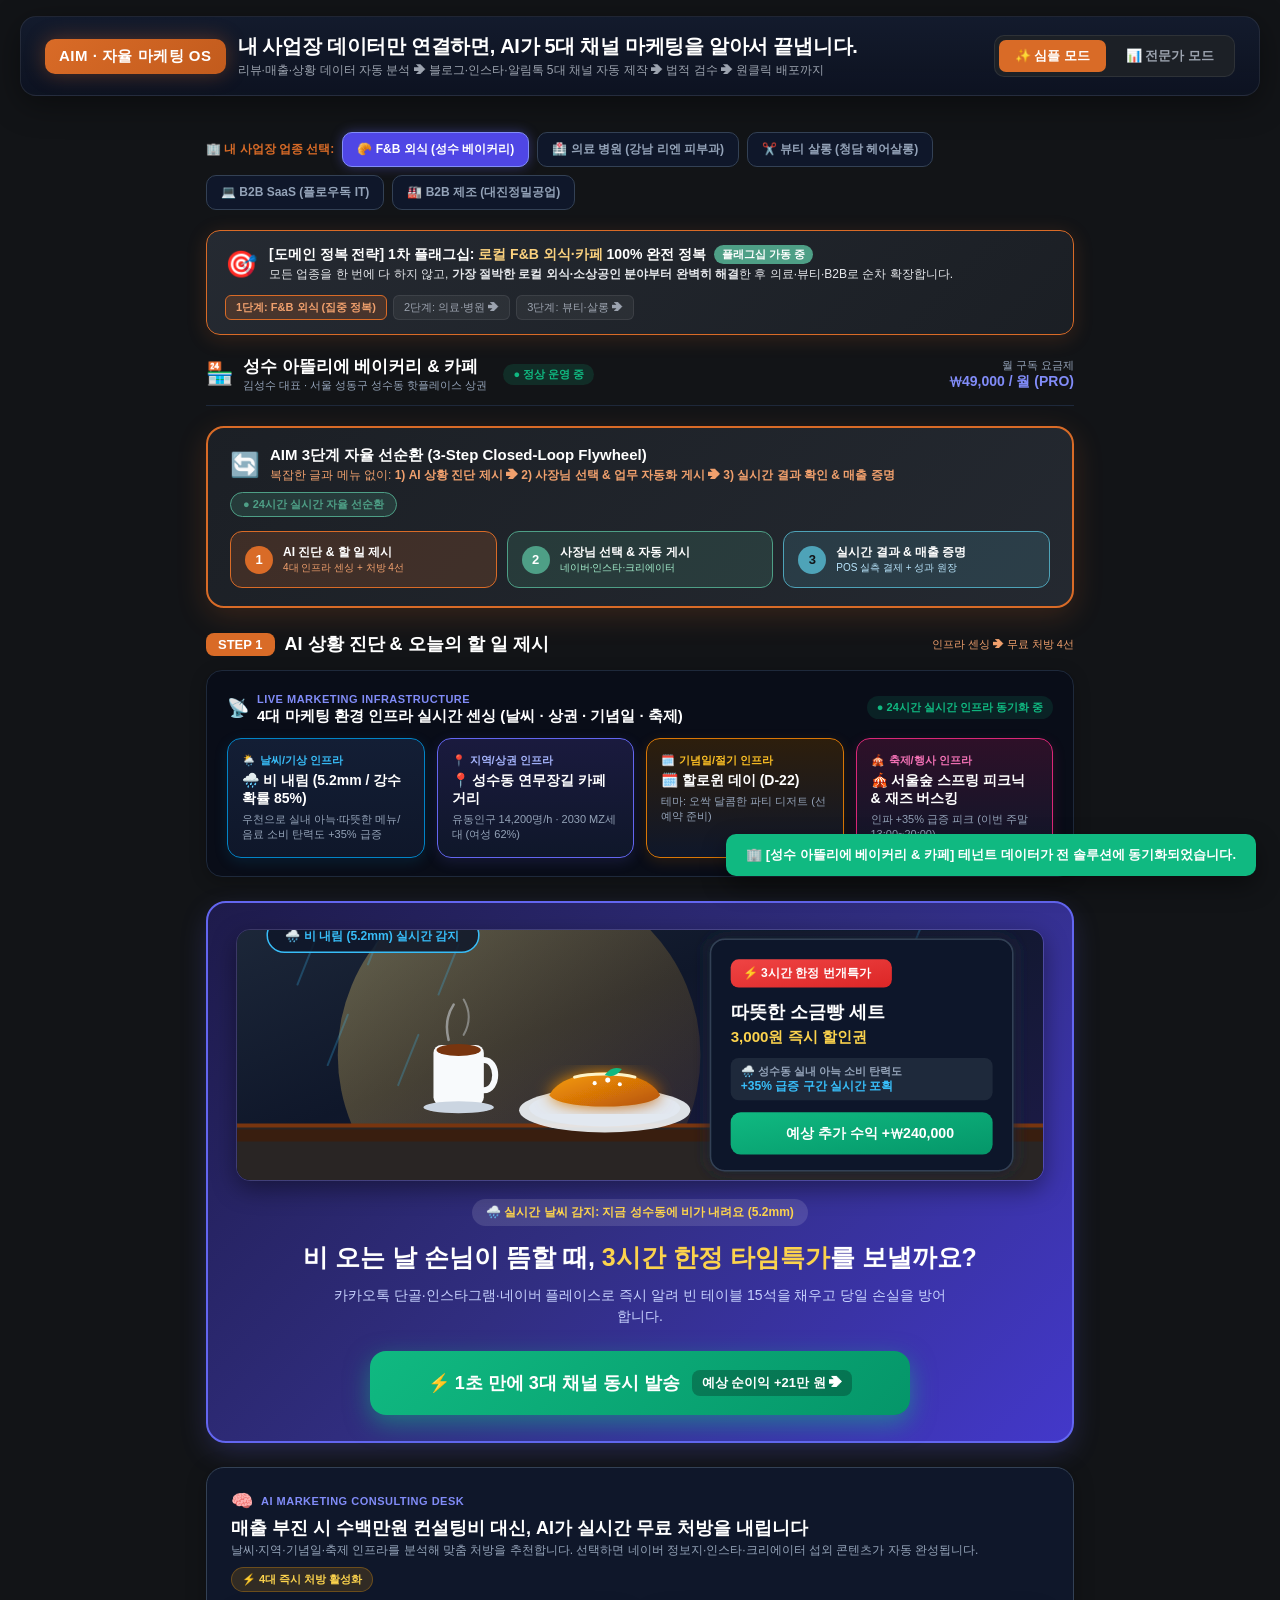
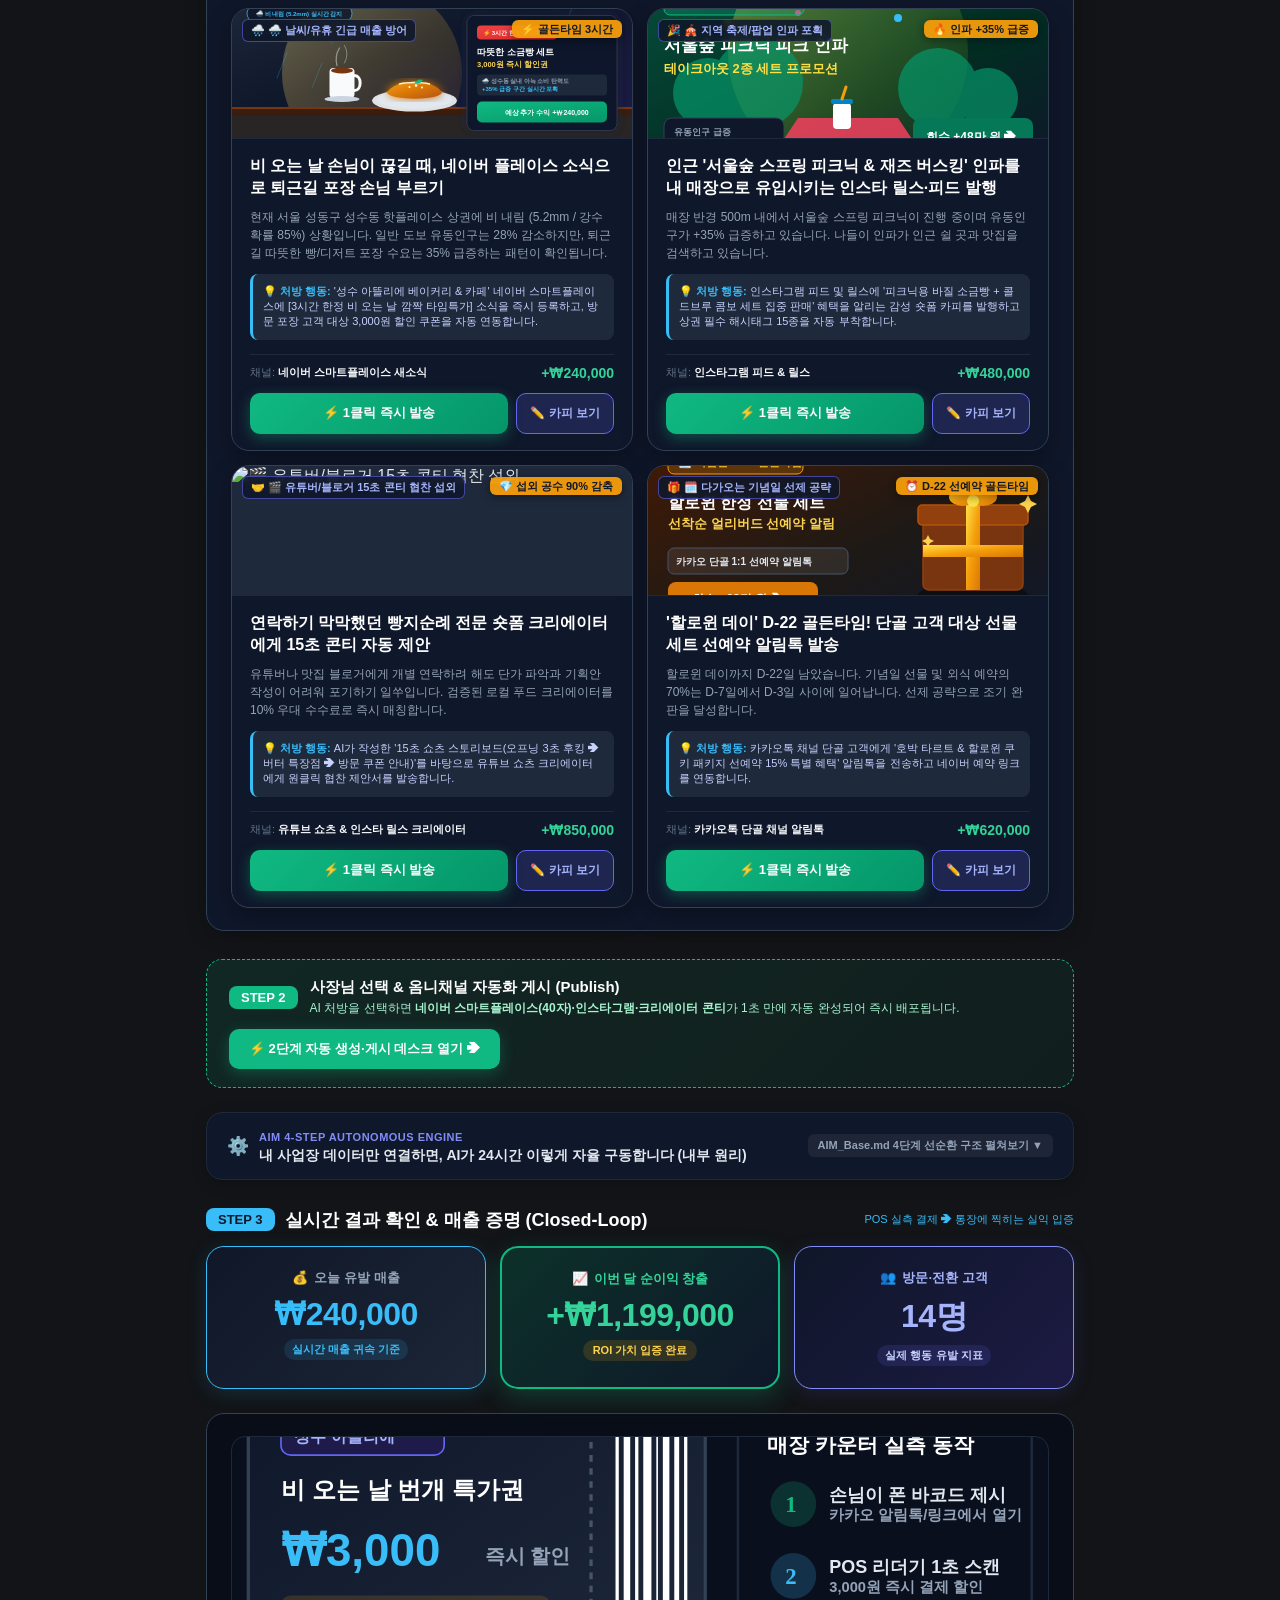
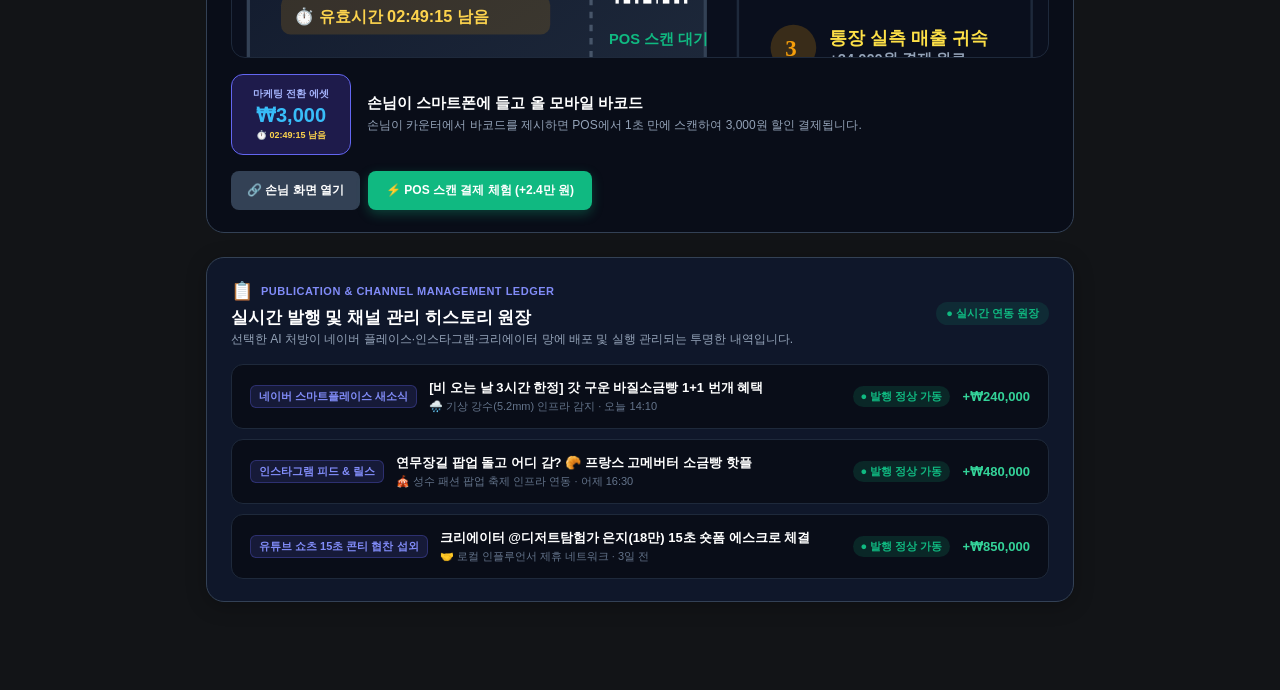
==== commit 3dc7deff: "feat(design): apply Calm Ergonomic Dark System tokens from Google Stitch" ====
--- a/index.html
+++ b/index.html
@@ -8,21 +8,23 @@
   <link rel="stylesheet" href="docs/design/tokens.css" />
   <style>
     :root {
-      --bg: #070A12;
-      --panel: #0D1322;
-      --card: #131B2E;
-      --card-border: #1E293B;
-      --border-focus: #4F46E5;
-      --primary: #6366F1;
-      --primary-hover: #4F46E5;
-      --success: #10B981;
-      --success-glow: rgba(16, 185, 129, 0.2);
-      --warning: #F59E0B;
-      --danger: #EF4444;
-      --text-main: #F8FAFC;
-      --text-muted: #94A3B8;
-      --accent: #8B5CF6;
-      --cyan: #06B6D4;
+      /* Calm Ergonomic Dark System (눈이 편안한 인체공학적 다크 테마) */
+      --bg: #121417;        /* Deep Charcoal Slate (트루 블랙 배제, 빛 번짐/Halation 완화) */
+      --panel: #161A20;     /* Intermediate Panel Container */
+      --card: #1C2026;      /* Surface / Card: 1단계 컨테이너 (Muted Charcoal) */
+      --card-border: rgba(255, 255, 255, 0.08); /* 1px 은은한 반투명 경계선 */
+      --card-elevated: #262B33; /* Surface Elevated: 2단계 컨테이너 */
+      --border-focus: #D96B27; /* Muted Terracotta Focus */
+      --primary: #D96B27;   /* Muted Terracotta Orange (채도 낮춘 웜 액센트) */
+      --primary-hover: #C25B1D;
+      --success: #4E9F86;   /* Soft Sage Green (안정감 있는 성공/실측 사실) */
+      --success-glow: rgba(78, 159, 134, 0.22);
+      --warning: #E5A84B;   /* Muted Amber */
+      --danger: #E05D5D;    /* Soft Muted Coral Red */
+      --text-main: #E6E8EC; /* Off-White Soft Pearl (순백색 #FFFFFF 눈부심 배제) */
+      --text-muted: #9CA3AF; /* Muted Cool Grey */
+      --accent: #8B7ED8;   /* Calm Purple */
+      --cyan: #4EA3B8;     /* Calm Cyan */
     }
     * { box-sizing: border-box; margin: 0; padding: 0; font-family: "Pretendard", -apple-system, BlinkMacSystemFont, "Segoe UI", Roboto, sans-serif; }
     body { background-color: var(--bg); color: var(--text-main); min-height: 100vh; padding: 16px 20px 40px; }
@@ -46,14 +48,14 @@
     }
     .brand-title { display: flex; align-items: center; gap: 12px; }
     .brand-logo-badge {
-      background: linear-gradient(135deg, #6366F1 0%, #3B82F6 100%);
+      background: linear-gradient(135deg, #D96B27 0%, #C25B1D 100%);
       color: #FFF;
       font-weight: 900;
       font-size: 15px;
       padding: 8px 14px;
       border-radius: 10px;
       letter-spacing: 0.5px;
-      box-shadow: 0 0 20px rgba(99, 102, 241, 0.4);
+      box-shadow: 0 0 20px rgba(217, 107, 39, 0.35);
     }
     .brand-text h1 { font-size: 20px; font-weight: 800; color: #FFF; letter-spacing: -0.3px; }
     .brand-text p { font-size: 12px; color: var(--text-muted); margin-top: 2px; }
@@ -70,7 +72,7 @@
       align-items: center;
       gap: 6px;
     }
-    .pulse-dot { width: 7px; height: 7px; border-radius: 50%; background: #10B981; box-shadow: 0 0 8px #10B981; animation: pulse 2s infinite; }
+    .pulse-dot { width: 7px; height: 7px; border-radius: 50%; background: #4E9F86; box-shadow: 0 0 8px #4E9F86; animation: pulse 2s infinite; }
     @keyframes pulse { 0% { opacity: 0.5; } 50% { opacity: 1; transform: scale(1.1); } 100% { opacity: 0.5; } }
 
     /* View Mode & Tenant Selector Bar */
@@ -84,7 +86,7 @@
     }
     .mode-tabs {
       display: flex;
-      background: #0A0F1D;
+      background: #121417;
       padding: 4px;
       border-radius: 12px;
       border: 1px solid var(--card-border);
@@ -724,11 +726,11 @@
         </div>
       </div>
       <div style="display: flex; align-items: center; gap: 8px;">
-        <div style="display: flex; gap: 4px; background: #0F172A; padding: 4px; border-radius: 10px; border: 1.5px solid #334155;">
-          <button id="btnModeSimple" onclick="toggleUIMode('simple')" style="padding: 7px 16px; font-size: 13px; font-weight: 800; border-radius: 7px; border: none; cursor: pointer; background: #6366F1; color: #FFFFFF; transition: all 0.2s;">
+        <div style="display: flex; gap: 4px; background: #1C2026; padding: 4px; border-radius: 10px; border: 1.5px solid rgba(255, 255, 255, 0.08);">
+          <button id="btnModeSimple" onclick="toggleUIMode('simple')" style="padding: 7px 16px; font-size: 13px; font-weight: 800; border-radius: 7px; border: none; cursor: pointer; background: #D96B27; color: #FFFFFF; transition: all 0.2s;">
             ✨ 심플 모드
           </button>
-          <button id="btnModeAdvanced" onclick="toggleUIMode('advanced')" style="padding: 7px 16px; font-size: 13px; font-weight: 700; border-radius: 7px; border: none; cursor: pointer; background: transparent; color: #94A3B8; transition: all 0.2s;">
+          <button id="btnModeAdvanced" onclick="toggleUIMode('advanced')" style="padding: 7px 16px; font-size: 13px; font-weight: 700; border-radius: 7px; border: none; cursor: pointer; background: transparent; color: #9CA3AF; transition: all 0.2s;">
             📊 전문가 모드
           </button>
         </div>
@@ -742,7 +744,7 @@
       
       <!-- Industry / Tenant Switcher Bar for Clean Mode -->
       <div style="margin-bottom: 20px; display: flex; align-items: center; gap: 8px; flex-wrap: wrap;">
-        <span style="font-size: 12px; font-weight: 800; color: #818CF8;">🏢 내 사업장 업종 선택:</span>
+        <span style="font-size: 12px; font-weight: 800; color: #D96B27;">🏢 내 사업장 업종 선택:</span>
         <button id="sBtn_TENANT_001" class="simple-tenant-btn active" onclick="switchTenant('TENANT_001')">🥐 F&B 외식 (성수 베이커리)</button>
         <button id="sBtn_TENANT_002" class="simple-tenant-btn" onclick="switchTenant('TENANT_002')">🏥 의료 병원 (강남 리엔 피부과)</button>
         <button id="sBtn_TENANT_003" class="simple-tenant-btn" onclick="switchTenant('TENANT_003')">✂️ 뷰티 살롱 (청담 헤어살롱)</button>
@@ -751,23 +753,23 @@
       </div>
 
       <!-- Domain Conquest Strategy Banner (1차 로컬 F&B 외식·카페 완전 정복 전략) -->
-      <div style="background: linear-gradient(135deg, rgba(30, 27, 75, 0.85) 0%, rgba(49, 46, 129, 0.7) 100%); border: 1.5px solid #6366F1; border-radius: 14px; padding: 14px 18px; margin-bottom: 20px; display: flex; justify-content: space-between; align-items: center; flex-wrap: wrap; gap: 12px; box-shadow: 0 4px 20px rgba(99,102,241,0.2);">
+      <div style="background: linear-gradient(135deg, rgba(38, 43, 51, 0.95) 0%, rgba(28, 32, 38, 0.9) 100%); border: 1.5px solid #D96B27; border-radius: 14px; padding: 14px 18px; margin-bottom: 20px; display: flex; justify-content: space-between; align-items: center; flex-wrap: wrap; gap: 12px; box-shadow: 0 4px 20px rgba(217,107,39,0.18);">
         <div style="display: flex; align-items: center; gap: 12px;">
           <span style="font-size: 26px;">🎯</span>
           <div>
             <div style="font-size: 14px; font-weight: 900; color: #FFFFFF; display: flex; align-items: center; gap: 8px;">
-              <span>[도메인 정복 전략] 1차 플래그십: <strong style="color: #FCD34D;">로컬 F&B 외식·카페</strong> 100% 완전 정복</span>
-              <span style="font-size: 11px; background: #10B981; color: #FFFFFF; padding: 2px 8px; border-radius: 999px; font-weight: 800;">플래그십 가동 중</span>
-            </div>
-            <div style="font-size: 12px; color: #C7D2FE; margin-top: 2px;">
+              <span>[도메인 정복 전략] 1차 플래그십: <strong style="color: #FAD17E;">로컬 F&B 외식·카페</strong> 100% 완전 정복</span>
+              <span style="font-size: 11px; background: #4E9F86; color: #FFFFFF; padding: 2px 8px; border-radius: 999px; font-weight: 800;">플래그십 가동 중</span>
+            </div>
+            <div style="font-size: 12px; color: #E6E8EC; margin-top: 2px;">
               모든 업종을 한 번에 다 하지 않고, <strong>가장 절박한 로컬 외식·소상공인 분야부터 완벽히 해결</strong>한 후 의료·뷰티·B2B로 순차 확장합니다.
             </div>
           </div>
         </div>
-        <div style="display: flex; gap: 6px; font-size: 11px; color: #94A3B8;">
-          <span style="background: rgba(99,102,241,0.25); color: #A5B4FC; border: 1px solid #6366F1; padding: 4px 10px; border-radius: 6px; font-weight: 800;">1단계: F&B 외식 (집중 정복)</span>
-          <span style="background: rgba(255,255,255,0.05); border: 1px solid #334155; padding: 4px 10px; border-radius: 6px;">2단계: 의료·병원 ➔</span>
-          <span style="background: rgba(255,255,255,0.05); border: 1px solid #334155; padding: 4px 10px; border-radius: 6px;">3단계: 뷰티·살롱 ➔</span>
+        <div style="display: flex; gap: 6px; font-size: 11px; color: #9CA3AF;">
+          <span style="background: rgba(217,107,39,0.2); color: #F0A06D; border: 1px solid #D96B27; padding: 4px 10px; border-radius: 6px; font-weight: 800;">1단계: F&B 외식 (집중 정복)</span>
+          <span style="background: rgba(255,255,255,0.05); border: 1px solid rgba(255,255,255,0.08); padding: 4px 10px; border-radius: 6px;">2단계: 의료·병원 ➔</span>
+          <span style="background: rgba(255,255,255,0.05); border: 1px solid rgba(255,255,255,0.08); padding: 4px 10px; border-radius: 6px;">3단계: 뷰티·살롱 ➔</span>
         </div>
       </div>
 
@@ -788,7 +790,7 @@
       </div>
 
       <!-- AIM 3-Step Autonomous Closed-Loop Flywheel Master Banner -->
-      <div style="background: linear-gradient(135deg, rgba(15, 23, 42, 0.95) 0%, rgba(30, 27, 75, 0.9) 100%); border: 2px solid #6366F1; border-radius: 18px; padding: 18px 22px; margin-bottom: 24px; box-shadow: 0 8px 30px rgba(99,102,241,0.25);">
+      <div style="background: linear-gradient(135deg, rgba(28, 32, 38, 0.95) 0%, rgba(38, 43, 51, 0.9) 100%); border: 2px solid #D96B27; border-radius: 18px; padding: 18px 22px; margin-bottom: 24px; box-shadow: 0 8px 30px rgba(217,107,39,0.2);">
         <div style="display: flex; justify-content: space-between; align-items: center; margin-bottom: 14px; flex-wrap: wrap; gap: 8px;">
           <div style="display: flex; align-items: center; gap: 10px;">
             <span style="font-size: 24px;">🔄</span>
@@ -796,33 +798,33 @@
               <div style="font-size: 15px; font-weight: 900; color: #FFFFFF;">
                 AIM 3단계 자율 선순환 (3-Step Closed-Loop Flywheel)
               </div>
-              <div style="font-size: 12px; color: #A5B4FC; margin-top: 2px;">
+              <div style="font-size: 12px; color: #F0A06D; margin-top: 2px;">
                 복잡한 글과 메뉴 없이: <strong>1) AI 상황 진단 제시 ➔ 2) 사장님 선택 & 업무 자동화 게시 ➔ 3) 실시간 결과 확인 & 매출 증명</strong>
               </div>
             </div>
           </div>
-          <span style="font-size: 11px; background: rgba(16,185,129,0.2); color: #34D399; border: 1px solid #10B981; padding: 4px 12px; border-radius: 999px; font-weight: 800;">
+          <span style="font-size: 11px; background: rgba(78,159,134,0.2); color: #4E9F86; border: 1px solid #4E9F86; padding: 4px 12px; border-radius: 999px; font-weight: 800;">
             ● 24시간 실시간 자율 선순환
           </span>
         </div>
         <!-- 3-Step Indicator Bar -->
         <div style="display: grid; grid-template-columns: repeat(3, 1fr); gap: 10px;">
-          <a href="#step1ProposeSection" style="text-decoration: none; background: rgba(99,102,241,0.18); border: 1.5px solid #6366F1; border-radius: 12px; padding: 12px 14px; display: flex; align-items: center; gap: 10px; transition: transform 0.15s;">
-            <span style="background: #6366F1; color: #FFFFFF; font-weight: 900; font-size: 13px; width: 28px; height: 28px; border-radius: 50%; display: flex; align-items: center; justify-content: center; flex-shrink: 0;">1</span>
+          <a href="#step1ProposeSection" style="text-decoration: none; background: rgba(217,107,39,0.18); border: 1.5px solid #D96B27; border-radius: 12px; padding: 12px 14px; display: flex; align-items: center; gap: 10px; transition: transform 0.15s;">
+            <span style="background: #D96B27; color: #FFFFFF; font-weight: 900; font-size: 13px; width: 28px; height: 28px; border-radius: 50%; display: flex; align-items: center; justify-content: center; flex-shrink: 0;">1</span>
             <div>
               <div style="font-size: 12px; font-weight: 900; color: #FFFFFF;">AI 진단 & 할 일 제시</div>
-              <div style="font-size: 10px; color: #C7D2FE;">4대 인프라 센싱 + 처방 4선</div>
+              <div style="font-size: 10px; color: #F0A06D;">4대 인프라 센싱 + 처방 4선</div>
             </div>
           </a>
-          <div onclick="openPublishingModal(currentAdviceId || 'ADV_TENANT_001_WEATHER')" style="cursor: pointer; background: rgba(16,185,129,0.15); border: 1.5px solid #10B981; border-radius: 12px; padding: 12px 14px; display: flex; align-items: center; gap: 10px; transition: transform 0.15s;">
-            <span style="background: #10B981; color: #FFFFFF; font-weight: 900; font-size: 13px; width: 28px; height: 28px; border-radius: 50%; display: flex; align-items: center; justify-content: center; flex-shrink: 0;">2</span>
+          <div onclick="openPublishingModal(currentAdviceId || 'ADV_TENANT_001_WEATHER')" style="cursor: pointer; background: rgba(78,159,134,0.18); border: 1.5px solid #4E9F86; border-radius: 12px; padding: 12px 14px; display: flex; align-items: center; gap: 10px; transition: transform 0.15s;">
+            <span style="background: #4E9F86; color: #FFFFFF; font-weight: 900; font-size: 13px; width: 28px; height: 28px; border-radius: 50%; display: flex; align-items: center; justify-content: center; flex-shrink: 0;">2</span>
             <div>
               <div style="font-size: 12px; font-weight: 900; color: #FFFFFF;">사장님 선택 & 자동 게시</div>
               <div style="font-size: 10px; color: #A7F3D0;">네이버·인스타·크리에이터</div>
             </div>
           </div>
-          <a href="#step3ResultsSection" style="text-decoration: none; background: rgba(56,189,248,0.15); border: 1.5px solid #38BDF8; border-radius: 12px; padding: 12px 14px; display: flex; align-items: center; gap: 10px; transition: transform 0.15s;">
-            <span style="background: #38BDF8; color: #0F172A; font-weight: 900; font-size: 13px; width: 28px; height: 28px; border-radius: 50%; display: flex; align-items: center; justify-content: center; flex-shrink: 0;">3</span>
+          <a href="#step3ResultsSection" style="text-decoration: none; background: rgba(78,163,184,0.18); border: 1.5px solid #4EA3B8; border-radius: 12px; padding: 12px 14px; display: flex; align-items: center; gap: 10px; transition: transform 0.15s;">
+            <span style="background: #4EA3B8; color: #121417; font-weight: 900; font-size: 13px; width: 28px; height: 28px; border-radius: 50%; display: flex; align-items: center; justify-content: center; flex-shrink: 0;">3</span>
             <div>
               <div style="font-size: 12px; font-weight: 900; color: #FFFFFF;">실시간 결과 & 매출 증명</div>
               <div style="font-size: 10px; color: #BAE6FD;">POS 실측 결제 + 성과 원장</div>
@@ -836,9 +838,9 @@
       <!-- ======================================================== -->
       <div id="step1ProposeSection" style="margin-bottom: 28px;">
         <div style="display: flex; align-items: center; gap: 10px; margin-bottom: 14px;">
-          <span style="background: #6366F1; color: #FFFFFF; font-weight: 900; font-size: 13px; padding: 4px 12px; border-radius: 8px;">STEP 1</span>
+          <span style="background: #D96B27; color: #FFFFFF; font-weight: 900; font-size: 13px; padding: 4px 12px; border-radius: 8px;">STEP 1</span>
           <h3 style="font-size: 18px; font-weight: 900; color: #FFFFFF; margin: 0;">AI 상황 진단 & 오늘의 할 일 제시</h3>
-          <span style="font-size: 11px; color: #A5B4FC; margin-left: auto;">인프라 센싱 ➔ 무료 처방 4선</span>
+          <span style="font-size: 11px; color: #F0A06D; margin-left: auto;">인프라 센싱 ➔ 무료 처방 4선</span>
         </div>
 
         <!-- 4-Pillar Environmental Infrastructure Live Sensing Bar -->
@@ -3920,13 +3922,13 @@
       if (advContainer) advContainer.style.display = isSimple ? 'none' : 'block';
 
       if (btnSimple) {
-        btnSimple.style.background = isSimple ? '#6366F1' : 'transparent';
-        btnSimple.style.color = isSimple ? '#FFFFFF' : '#94A3B8';
+        btnSimple.style.background = isSimple ? '#D96B27' : 'transparent';
+        btnSimple.style.color = isSimple ? '#FFFFFF' : '#9CA3AF';
         btnSimple.style.fontWeight = isSimple ? '800' : '700';
       }
       if (btnAdv) {
-        btnAdv.style.background = isSimple ? 'transparent' : '#6366F1';
-        btnAdv.style.color = isSimple ? '#94A3B8' : '#FFFFFF';
+        btnAdv.style.background = isSimple ? 'transparent' : '#D96B27';
+        btnAdv.style.color = isSimple ? '#9CA3AF' : '#FFFFFF';
         btnAdv.style.fontWeight = isSimple ? '700' : '800';
       }
 
--- a/docs/design/tokens.css
+++ b/docs/design/tokens.css
@@ -1,75 +1,77 @@
 /**
  * AIM — Google Stitch Official Design Tokens
- * Theme: Deep Cosmic Slate (Dark Mode Enterprise B2B SaaS)
+ * Theme: Calm Ergonomic Dark System (눈이 편안한 인체공학적 다크 테마)
  * Specification: docs/18_google_stitch_ui_screen_design_specification.md
+ * Standard: 2026 Ergonomic Dark UI & APCA (Advanced Perceptual Contrast Algorithm) Readability Guidelines
  */
 
 :root {
   /* ========================================================
-   * 1. Surface & Background Hierarchy
+   * 1. Surface & Background Hierarchy (Calm Ergonomic Dark)
    * ======================================================== */
-  --surface-canvas: #090D16;        /* Deep Obsidian Slate background */
-  --surface-panel: #0D1322;         /* Panel container background */
-  --surface-card: #111827;          /* Charcoal Card surface */
-  --surface-card-elevated: #1E293B; /* Hover / Elevated surface */
-  --surface-input: #0B0F19;         /* Dark form input background */
+  --surface-canvas: #121417;        /* Main Base Background: Deep Charcoal Slate (트루 블랙 배제, 빛 번짐/Halation 완화) */
+  --surface-panel: #161A20;         /* Intermediate Panel Container */
+  --surface-card: #1C2026;          /* Surface / Card: 1단계 컨테이너 (Muted Charcoal) */
+  --surface-card-elevated: #262B33; /* Surface Elevated: 2단계 컨테이너 (호버, 모달, 상위 플로팅) */
+  --surface-input: #121417;         /* Form input & selectbox background */
   
-  /* Borders */
-  --surface-border: #1F2937;        /* Subtle 1px card stroke */
-  --surface-border-light: #374151;  /* Lighter separator */
-  --surface-border-focus: #4F46E5;  /* Focus state border */
-  --surface-border-primary: rgba(99, 102, 241, 0.4);
+  /* Borders & Dividers */
+  --surface-border: rgba(255, 255, 255, 0.08); /* 1px 은은한 반투명 경계선 (자극 없는 구획 분리) */
+  --surface-border-solid: #262B33;             /* Fallback solid border */
+  --surface-border-light: rgba(255, 255, 255, 0.12); /* Lighter separator */
+  --surface-border-focus: #D96B27;             /* Focus state border (Terracotta) */
+  --surface-border-primary: rgba(217, 107, 39, 0.4);
 
   /* ========================================================
-   * 2. Semantic Color Palette
+   * 2. Semantic Color Palette (Desaturated Warm & Calm Tones)
    * ======================================================== */
-  /* Primary (Electric Indigo - Actions & Branding) */
-  --color-primary: #6366F1;
-  --color-primary-hover: #4F46E5;
-  --color-primary-subtle: rgba(99, 102, 241, 0.15);
-  --color-primary-glow: rgba(99, 102, 241, 0.35);
+  /* Primary (Muted Terracotta Orange - 주요 CTA, 브랜드, 액션) */
+  --color-primary: #D96B27;
+  --color-primary-hover: #C25B1D;
+  --color-primary-subtle: rgba(217, 107, 39, 0.15);
+  --color-primary-glow: rgba(217, 107, 39, 0.28);
 
-  /* Success (Emerald Green - Value Created, ROI, Verified, Active) */
-  --color-success: #10B981;
-  --color-success-hover: #059669;
-  --color-success-subtle: rgba(16, 185, 129, 0.15);
-  --color-success-glow: rgba(16, 185, 129, 0.25);
+  /* Success & Active Status (Soft Sage Green - 실측 사실, ROI 순이익, 완료) */
+  --color-success: #4E9F86;
+  --color-success-hover: #3E846F;
+  --color-success-subtle: rgba(78, 159, 134, 0.15);
+  --color-success-glow: rgba(78, 159, 134, 0.25);
 
-  /* Warning (Amber Yellow - Trigger Alerts, Idle Capacity, Illustrative) */
-  --color-warning: #F59E0B;
-  --color-warning-subtle: rgba(245, 158, 11, 0.15);
-  --color-warning-text: #FCD34D;
+  /* Warning & Caution (Muted Amber - 현안 트리거, 유휴 자원 알림) */
+  --color-warning: #E5A84B;
+  --color-warning-subtle: rgba(229, 168, 75, 0.15);
+  --color-warning-text: #FAD17E;
 
-  /* Danger (Rose Red - Compliance Intercept, Quarantine, Bad Reviews) */
-  --color-danger: #EF4444;
-  --color-danger-hover: #DC2626;
-  --color-danger-subtle: rgba(239, 68, 68, 0.15);
+  /* Danger & Alert (Soft Muted Coral Red - 법률 차단, 격리 심의, 악성 리뷰) */
+  --color-danger: #E05D5D;
+  --color-danger-hover: #C94C4C;
+  --color-danger-subtle: rgba(224, 93, 93, 0.15);
   --color-danger-text: #FCA5A5;
 
-  /* Accent (Purple & Pink - Enterprise, Creator Marketplace, Viral) */
-  --color-purple: #8B5CF6;
-  --color-purple-subtle: rgba(139, 92, 246, 0.15);
-  --color-pink: #EC4899;
-  --color-pink-subtle: rgba(236, 72, 153, 0.15);
-  --color-cyan: #06B6D4;
-  --color-cyan-subtle: rgba(6, 182, 212, 0.15);
+  /* Accent (Calm Purple, Pink, Cyan) */
+  --color-purple: #8B7ED8;
+  --color-purple-subtle: rgba(139, 126, 216, 0.15);
+  --color-pink: #D9658B;
+  --color-pink-subtle: rgba(217, 101, 139, 0.15);
+  --color-cyan: #4EA3B8;
+  --color-cyan-subtle: rgba(78, 163, 184, 0.15);
 
   /* ========================================================
-   * 3. Typography & Text Colors
+   * 3. Typography & Text Colors (APCA Eye Comfort)
    * ======================================================== */
   --font-family-sans: "Pretendard", -apple-system, BlinkMacSystemFont, "Segoe UI", Roboto, sans-serif;
   --font-family-mono: "JetBrains Mono", "SF Mono", Consolas, monospace;
 
-  --text-primary: #F8FAFC;      /* High-contrast headlines */
-  --text-secondary: #CBD5E1;    /* Body and content text */
-  --text-muted: #94A3B8;        /* Metadata, timestamps, captions */
-  --text-disabled: #64748B;     /* Disabled items */
+  --text-primary: #E6E8EC;      /* Off-White Soft Pearl (순백색 #FFFFFF 눈부심 배제) */
+  --text-secondary: #9CA3AF;    /* Muted Cool Grey (본문 및 설명) */
+  --text-muted: #6B7280;        /* 타임스탬프, 캡션, 보조 메타데이터 */
+  --text-disabled: #4B5563;     /* 비활성 텍스트 */
 
-  /* Tabular Numerics for Financials & Metrics (숫자 흔들림 방지) */
+  /* Tabular Numerics for Financials & Metrics (숫자 자릿수 흔들림 방지) */
   --font-tabular: tabular-nums;
 
   /* ========================================================
-   * 4. 8pt Spatial Spacing System
+   * 4. 8pt Spatial Spacing System (Bento Grid)
    * ======================================================== */
   --space-1: 4px;
   --space-2: 8px;
@@ -92,12 +94,12 @@
   --radius-full: 9999px;
 
   /* ========================================================
-   * 6. Box Shadows & Glow Effects
+   * 6. Box Shadows & Subtle Glow Effects
    * ======================================================== */
-  --shadow-subtle: 0 4px 12px rgba(0, 0, 0, 0.3);
-  --shadow-card: 0 10px 30px rgba(0, 0, 0, 0.4);
-  --shadow-elevated: 0 16px 48px rgba(0, 0, 0, 0.6);
-  --shadow-glow-primary: 0 0 20px rgba(99, 102, 241, 0.35);
-  --shadow-glow-success: 0 0 20px rgba(16, 185, 129, 0.25);
-  --shadow-glow-danger: 0 0 20px rgba(239, 68, 68, 0.25);
+  --shadow-subtle: 0 4px 12px rgba(0, 0, 0, 0.25);
+  --shadow-card: 0 8px 24px rgba(0, 0, 0, 0.35);
+  --shadow-elevated: 0 16px 40px rgba(0, 0, 0, 0.5);
+  --shadow-glow-primary: 0 0 20px rgba(217, 107, 39, 0.28);
+  --shadow-glow-success: 0 0 20px rgba(78, 159, 134, 0.22);
+  --shadow-glow-danger: 0 0 20px rgba(224, 93, 93, 0.22);
 }
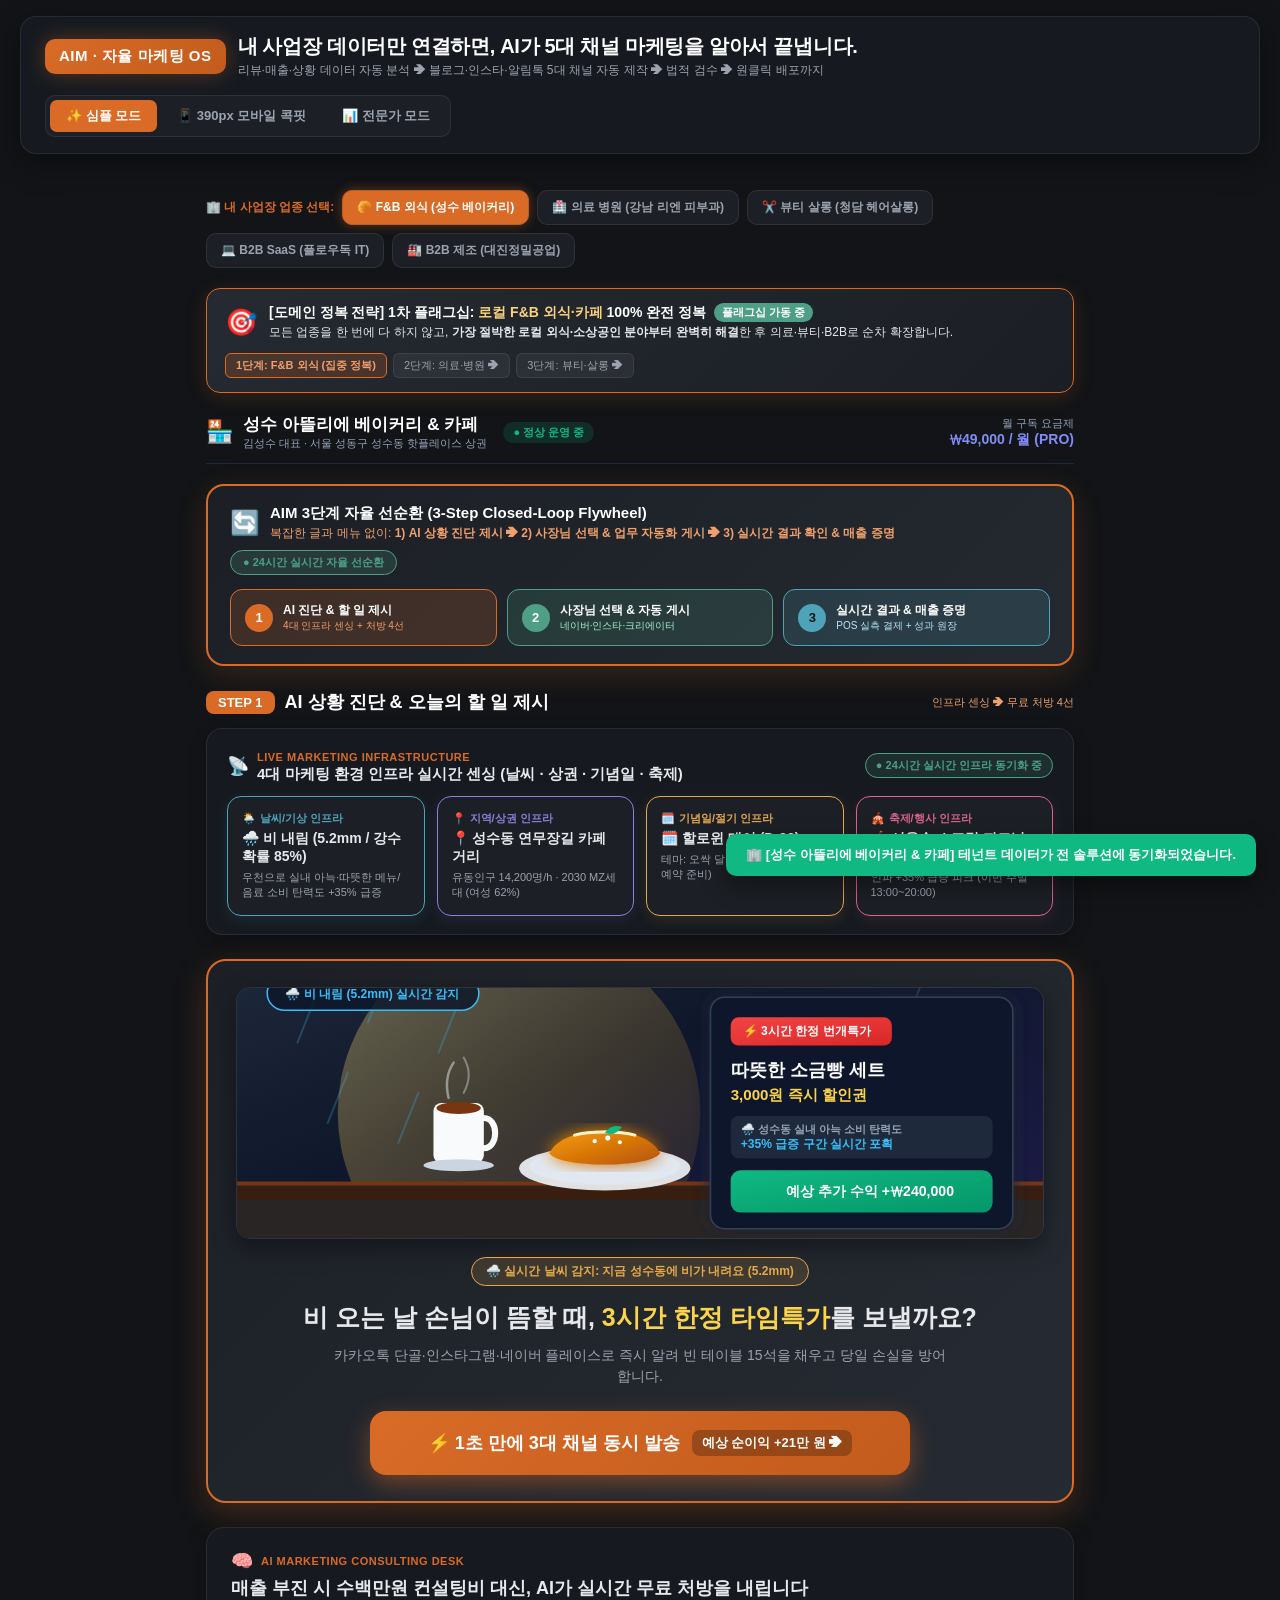
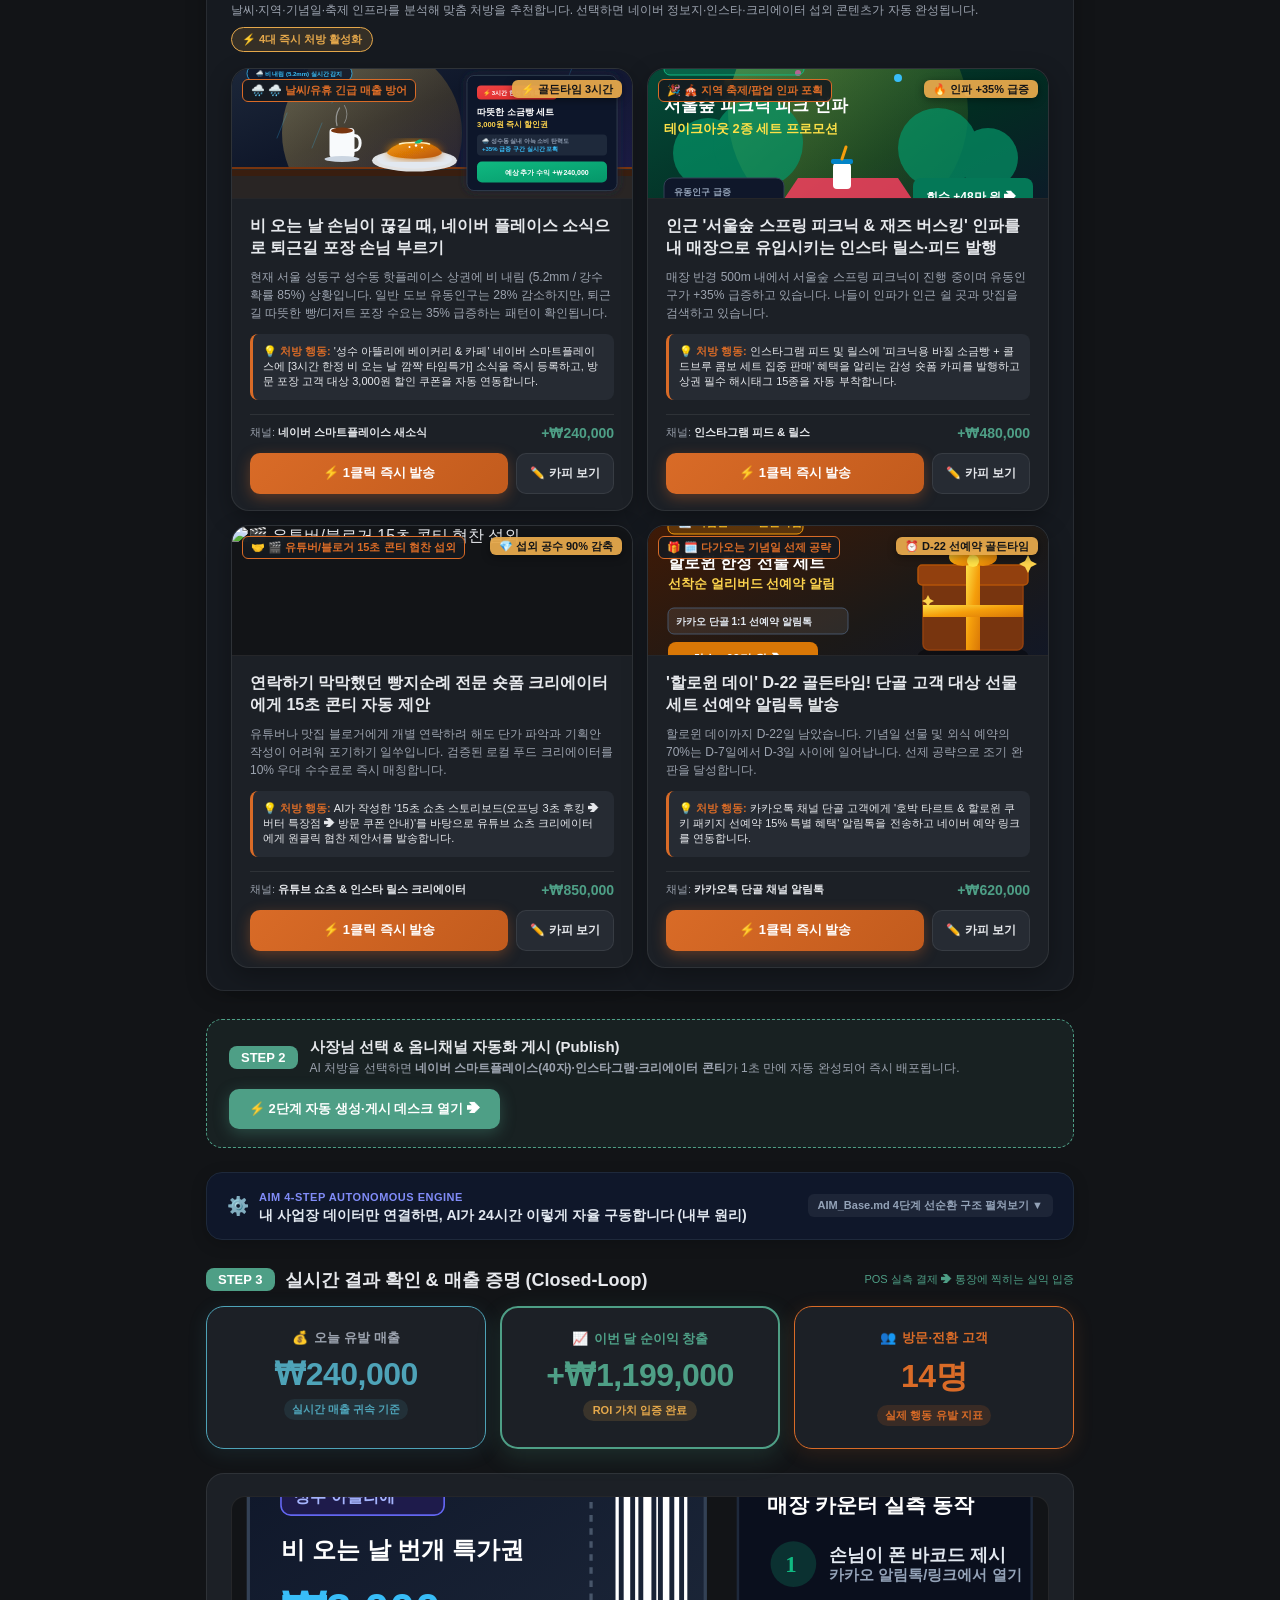
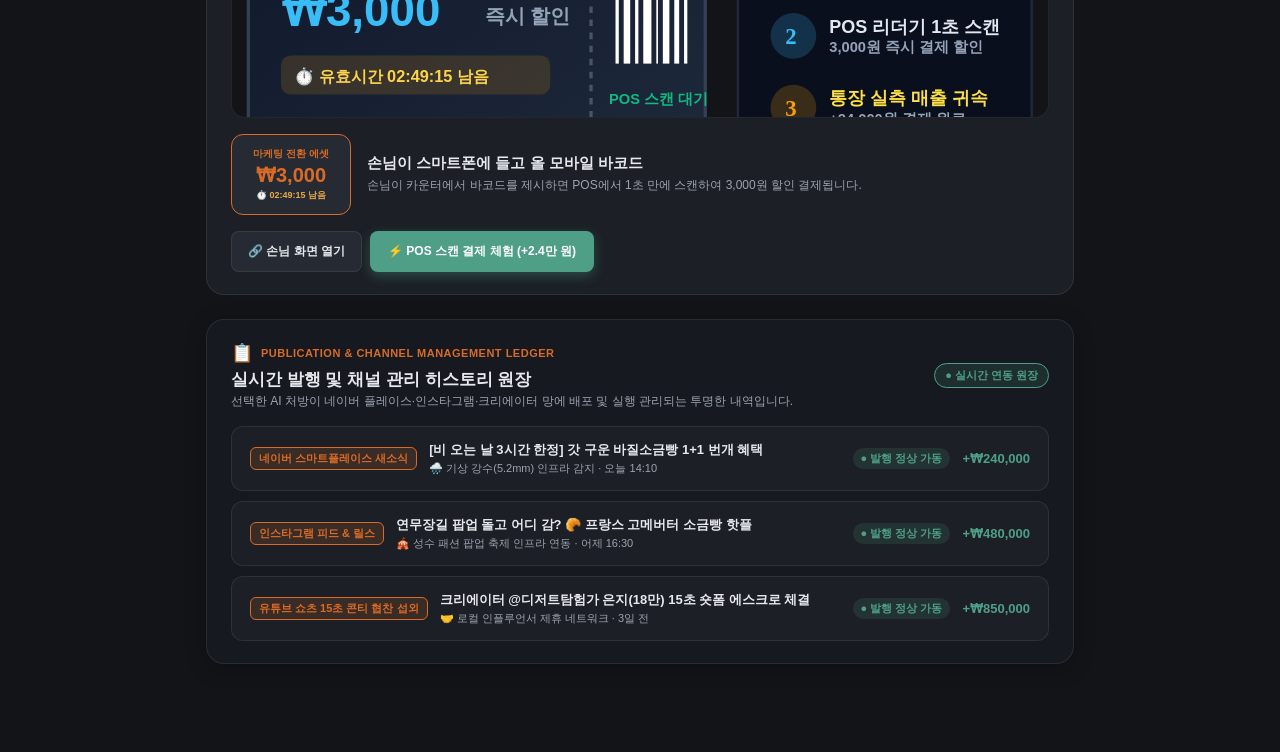
==== commit a1484e52: "feat(ui): thoroughly apply Calm Ergonomic Dark System tokens and 390px mobile cockpit toggle across " ====
--- a/index.html
+++ b/index.html
@@ -34,7 +34,7 @@
 
     /* Top Command Header */
     .top-header {
-      background: linear-gradient(180deg, rgba(19, 27, 46, 0.95) 0%, rgba(13, 19, 34, 0.9) 100%);
+      background: var(--panel);
       border: 1px solid var(--card-border);
       border-radius: 16px;
       padding: 16px 24px;
@@ -62,7 +62,7 @@
 
     .telemetry-bar { display: flex; align-items: center; gap: 10px; flex-wrap: wrap; }
     .telem-pill {
-      background: rgba(15, 23, 42, 0.8);
+      background: var(--card);
       border: 1px solid var(--card-border);
       padding: 6px 12px;
       border-radius: 8px;
@@ -71,6 +71,7 @@
       display: inline-flex;
       align-items: center;
       gap: 6px;
+      color: var(--text-main);
     }
     .pulse-dot { width: 7px; height: 7px; border-radius: 50%; background: #4E9F86; box-shadow: 0 0 8px #4E9F86; animation: pulse 2s infinite; }
     @keyframes pulse { 0% { opacity: 0.5; } 50% { opacity: 1; transform: scale(1.1); } 100% { opacity: 0.5; } }
@@ -86,7 +87,7 @@
     }
     .mode-tabs {
       display: flex;
-      background: #121417;
+      background: var(--bg);
       padding: 4px;
       border-radius: 12px;
       border: 1px solid var(--card-border);
@@ -111,7 +112,7 @@
     .mode-tab-btn.active {
       background: var(--primary);
       color: #FFF;
-      box-shadow: 0 4px 14px rgba(99, 102, 241, 0.4);
+      box-shadow: 0 4px 14px rgba(217, 107, 39, 0.4);
     }
 
     .tenant-quick-bar {
@@ -121,7 +122,7 @@
       overflow-x: auto;
     }
     .tenant-quick-btn {
-      background: #0F172A;
+      background: var(--card);
       border: 1px solid var(--card-border);
       color: var(--text-muted);
       font-size: 11px;
@@ -134,16 +135,16 @@
     }
     .tenant-quick-btn:hover { border-color: var(--primary); color: #FFF; }
     .tenant-quick-btn.active {
-      background: rgba(99, 102, 241, 0.2);
-      border-color: #6366F1;
-      color: #A5B4FC;
+      background: rgba(217, 107, 39, 0.18);
+      border-color: var(--primary);
+      color: var(--primary);
       font-weight: 800;
-      box-shadow: 0 0 10px rgba(99, 102, 241, 0.3);
+      box-shadow: 0 0 10px rgba(217, 107, 39, 0.3);
     }
     .simple-tenant-btn {
-      background: #0F172A;
-      border: 1.5px solid #334155;
-      color: #94A3B8;
+      background: var(--card);
+      border: 1.5px solid var(--card-border);
+      color: var(--text-muted);
       font-size: 12px;
       font-weight: 800;
       padding: 8px 14px;
@@ -153,16 +154,16 @@
       white-space: nowrap;
     }
     .simple-tenant-btn:hover {
-      border-color: #6366F1;
+      border-color: var(--primary);
       color: #FFFFFF;
-      background: #1E293B;
+      background: var(--card-elevated);
     }
     .simple-tenant-btn.active {
-      background: #4F46E5;
-      border-color: #818CF8;
+      background: var(--primary);
+      border-color: var(--primary-hover);
       color: #FFFFFF;
       font-weight: 900;
-      box-shadow: 0 0 12px rgba(99, 102, 241, 0.4);
+      box-shadow: 0 0 12px rgba(217, 107, 39, 0.4);
     }
     .pub-tab-btn {
       background: transparent;
@@ -178,10 +179,10 @@
     }
     .pub-tab-btn:hover { color: #FFFFFF; background: rgba(255,255,255,0.05); }
     .pub-tab-btn.active {
-      background: #4F46E5;
+      background: var(--primary);
       color: #FFFFFF;
       font-weight: 800;
-      border-color: #818CF8;
+      border-color: var(--primary-hover);
     }
 
     /* View Panels */
@@ -189,8 +190,8 @@
 
     /* Hero Section */
     .hero-section {
-      background: linear-gradient(180deg, rgba(30, 41, 59, 0.7) 0%, rgba(15, 23, 42, 0.95) 100%);
-      border: 1px solid rgba(99, 102, 241, 0.3);
+      background: var(--panel);
+      border: 1px solid var(--card-border);
       border-radius: 18px;
       padding: 36px 32px;
       margin-bottom: 24px;
@@ -202,9 +203,9 @@
       display: inline-flex;
       align-items: center;
       gap: 6px;
-      background: rgba(99, 102, 241, 0.2);
-      border: 1px solid rgba(99, 102, 241, 0.5);
-      color: #A5B4FC;
+      background: rgba(217, 107, 39, 0.15);
+      border: 1px solid var(--primary);
+      color: var(--primary);
       padding: 6px 16px;
       border-radius: 999px;
       font-size: 12px;
@@ -234,7 +235,7 @@
       margin-bottom: 24px;
     }
     .btn-hero-primary {
-      background: linear-gradient(135deg, #6366F1 0%, #4F46E5 100%);
+      background: linear-gradient(135deg, var(--primary) 0%, var(--primary-hover) 100%);
       color: #FFF;
       border: none;
       padding: 13px 26px;
@@ -242,14 +243,14 @@
       font-size: 13px;
       font-weight: 800;
       cursor: pointer;
-      box-shadow: 0 4px 20px rgba(99, 102, 241, 0.4);
+      box-shadow: 0 4px 20px rgba(217, 107, 39, 0.4);
       transition: all 0.2s;
     }
     .btn-hero-primary:hover { transform: translateY(-2px); filter: brightness(1.1); }
     .btn-hero-secondary {
-      background: rgba(30, 41, 59, 0.8);
+      background: var(--card-elevated);
       border: 1px solid var(--card-border);
-      color: #E2E8F0;
+      color: var(--text-main);
       padding: 13px 22px;
       border-radius: 10px;
       font-size: 13px;
@@ -257,7 +258,7 @@
       cursor: pointer;
       transition: all 0.2s;
     }
-    .btn-hero-secondary:hover { background: #334155; color: #FFF; }
+    .btn-hero-secondary:hover { background: var(--card); color: #FFF; }
     .hero-metrics-bar {
       display: flex;
       justify-content: center;
@@ -267,7 +268,7 @@
       border-top: 1px solid rgba(255, 255, 255, 0.08);
     }
     .hero-metric-item { font-size: 12px; color: #CBD5E1; }
-    .hero-metric-item b { color: #38BDF8; font-size: 14px; }
+    .hero-metric-item b { color: var(--success); font-size: 14px; }
 
     /* Benefit Grid */
     .benefit-grid {
@@ -284,7 +285,7 @@
       padding: 22px;
       transition: all 0.2s;
     }
-    .benefit-card:hover { border-color: rgba(99, 102, 241, 0.5); transform: translateY(-2px); }
+    .benefit-card:hover { border-color: var(--primary); transform: translateY(-2px); }
     .benefit-icon-badge {
       width: 42px;
       height: 42px;
@@ -298,12 +299,12 @@
     .benefit-title { font-size: 16px; font-weight: 800; color: #FFF; margin-bottom: 8px; }
     .benefit-desc { font-size: 12px; color: var(--text-muted); line-height: 1.6; margin-bottom: 14px; }
     .benefit-outcome {
-      background: rgba(16, 185, 129, 0.1);
-      border: 1px solid rgba(16, 185, 129, 0.25);
+      background: rgba(78, 159, 134, 0.12);
+      border: 1px solid var(--success);
       border-radius: 8px;
       padding: 8px 12px;
       font-size: 11px;
-      color: #34D399;
+      color: var(--success);
       font-weight: 700;
     }
 
@@ -326,15 +327,15 @@
       transition: all 0.2s;
     }
     .pricing-card.featured {
-      border: 2px solid #6366F1;
-      background: linear-gradient(180deg, #131B2E 0%, #0E1528 100%);
-      box-shadow: 0 8px 30px rgba(99, 102, 241, 0.25);
+      border: 2px solid var(--primary);
+      background: var(--card-elevated);
+      box-shadow: 0 8px 30px rgba(217, 107, 39, 0.25);
     }
     .pricing-featured-badge {
       position: absolute;
       top: -11px;
       right: 18px;
-      background: linear-gradient(135deg, #6366F1 0%, #EC4899 100%);
+      background: linear-gradient(135deg, var(--primary) 0%, var(--warning) 100%);
       color: #FFF;
       font-size: 10px;
       font-weight: 800;
@@ -348,12 +349,12 @@
     .pricing-price-period { font-size: 11px; color: var(--text-muted); }
     .pricing-features-list { list-style: none; margin-bottom: 20px; flex: 1; }
     .pricing-features-list li { font-size: 11px; color: #CBD5E1; margin-bottom: 8px; display: flex; align-items: flex-start; gap: 6px; line-height: 1.5; }
-    .pricing-features-list li::before { content: "✓"; color: #10B981; font-weight: 900; }
+    .pricing-features-list li::before { content: "✓"; color: var(--success); font-weight: 900; }
 
     /* ROI Calc Box */
     .roi-calc-box {
-      background: linear-gradient(135deg, rgba(15, 23, 42, 0.95) 0%, rgba(30, 41, 59, 0.8) 100%);
-      border: 1.5px solid rgba(99, 102, 241, 0.4);
+      background: var(--card);
+      border: 1.5px solid var(--card-border);
       border-radius: 18px;
       padding: 24px;
       margin-bottom: 24px;
@@ -366,7 +367,7 @@
     }
     @media (max-width: 800px) { .calc-grid { grid-template-columns: 1fr; } }
     .calc-metric-highlight {
-      background: #0B0F19;
+      background: var(--bg);
       border: 1px solid var(--card-border);
       border-radius: 14px;
       padding: 20px;
@@ -375,7 +376,7 @@
     .calc-metric-number {
       font-size: 32px;
       font-weight: 900;
-      color: #34D399;
+      color: var(--success);
       letter-spacing: -0.5px;
       margin: 6px 0;
     }
@@ -395,7 +396,7 @@
       width: 34px;
       height: 34px;
       border-radius: 50%;
-      background: #6366F1;
+      background: var(--primary);
       color: #FFF;
       display: flex;
       align-items: center;
@@ -407,9 +408,9 @@
     .step-body { flex: 1; }
     .step-header-row { display: flex; justify-content: space-between; align-items: center; margin-bottom: 6px; }
     .step-title { font-size: 15px; font-weight: 800; color: #FFF; }
-    .step-badge-done { background: rgba(16, 185, 129, 0.2); color: #34D399; padding: 3px 8px; border-radius: 999px; font-size: 10px; font-weight: 800; }
-    .step-badge-active { background: rgba(99, 102, 241, 0.2); color: #A5B4FC; padding: 3px 8px; border-radius: 999px; font-size: 10px; font-weight: 800; }
-    .step-badge-pending { background: rgba(245, 158, 11, 0.2); color: #FCD34D; padding: 3px 8px; border-radius: 999px; font-size: 10px; font-weight: 800; }
+    .step-badge-done { background: rgba(78, 159, 134, 0.15); color: var(--success); padding: 3px 8px; border-radius: 999px; font-size: 10px; font-weight: 800; }
+    .step-badge-active { background: rgba(217, 107, 39, 0.15); color: var(--primary); padding: 3px 8px; border-radius: 999px; font-size: 10px; font-weight: 800; }
+    .step-badge-pending { background: rgba(229, 168, 75, 0.15); color: var(--warning); padding: 3px 8px; border-radius: 999px; font-size: 10px; font-weight: 800; }
 
     /* Tenant Cockpit 2-Column Grid */
     .tenant-cockpit-grid {
@@ -730,6 +731,9 @@
           <button id="btnModeSimple" onclick="toggleUIMode('simple')" style="padding: 7px 16px; font-size: 13px; font-weight: 800; border-radius: 7px; border: none; cursor: pointer; background: #D96B27; color: #FFFFFF; transition: all 0.2s;">
             ✨ 심플 모드
           </button>
+          <button id="btnModeMobile" onclick="toggleUIMode('mobile')" style="padding: 7px 16px; font-size: 13px; font-weight: 700; border-radius: 7px; border: none; cursor: pointer; background: transparent; color: #9CA3AF; transition: all 0.2s;">
+            📱 390px 모바일 콕핏
+          </button>
           <button id="btnModeAdvanced" onclick="toggleUIMode('advanced')" style="padding: 7px 16px; font-size: 13px; font-weight: 700; border-radius: 7px; border: none; cursor: pointer; background: transparent; color: #9CA3AF; transition: all 0.2s;">
             📊 전문가 모드
           </button>
@@ -844,90 +848,90 @@
         </div>
 
         <!-- 4-Pillar Environmental Infrastructure Live Sensing Bar -->
-        <div style="background: #090D18; border: 1.5px solid #1E293B; border-radius: 16px; padding: 18px 20px; margin-bottom: 24px; box-shadow: 0 4px 16px rgba(0,0,0,0.25);">
+        <div style="background: var(--panel); border: 1px solid var(--card-border); border-radius: 16px; padding: 18px 20px; margin-bottom: 24px; box-shadow: 0 4px 16px rgba(0,0,0,0.25);">
           <div style="display: flex; justify-content: space-between; align-items: center; margin-bottom: 12px; flex-wrap: wrap; gap: 8px;">
             <div style="display: flex; align-items: center; gap: 8px;">
               <span style="font-size: 18px;">📡</span>
               <div>
-                <span style="font-size: 11px; font-weight: 800; color: #818CF8; letter-spacing: 0.5px;">LIVE MARKETING INFRASTRUCTURE</span>
-                <h3 style="font-size: 15px; font-weight: 900; color: #FFFFFF;">4대 마케팅 환경 인프라 실시간 센싱 (날씨 · 상권 · 기념일 · 축제)</h3>
+                <span style="font-size: 11px; font-weight: 800; color: var(--primary); letter-spacing: 0.5px;">LIVE MARKETING INFRASTRUCTURE</span>
+                <h3 style="font-size: 15px; font-weight: 900; color: var(--text-main);">4대 마케팅 환경 인프라 실시간 센싱 (날씨 · 상권 · 기념일 · 축제)</h3>
               </div>
             </div>
-            <span style="font-size: 11px; color: #10B981; background: rgba(16,185,129,0.12); padding: 4px 10px; border-radius: 999px; font-weight: 800;">● 24시간 실시간 인프라 동기화 중</span>
+            <span style="font-size: 11px; color: var(--success); background: rgba(78,159,134,0.15); border: 1px solid var(--success); padding: 4px 10px; border-radius: 999px; font-weight: 800;">● 24시간 실시간 인프라 동기화 중</span>
           </div>
 
           <div style="display: grid; grid-template-columns: repeat(4, 1fr); gap: 12px;">
             <!-- Infra 1: Weather -->
-            <div id="infraWeatherCard" style="background: linear-gradient(180deg, #131E35 0%, #0F172A 100%); border: 1.5px solid #0284C7; border-radius: 14px; padding: 14px; box-shadow: 0 4px 14px rgba(2,132,199,0.15);">
-              <div style="font-size: 11px; color: #38BDF8; font-weight: 800; margin-bottom: 4px; display: flex; align-items: center; gap: 4px;"><span>🌦️</span> <span>날씨/기상 인프라</span></div>
-              <div id="infraWeatherVal" style="font-size: 14px; font-weight: 900; color: #FFFFFF; margin-bottom: 4px;">🌧️ 비 내림 (5.2mm)</div>
-              <div id="infraWeatherSub" style="font-size: 11px; color: #94A3B8; line-height: 1.4;">실내 아늑 소비 탄력도 +35% 급증</div>
+            <div id="infraWeatherCard" style="background: var(--card); border: 1.5px solid var(--cyan); border-radius: 14px; padding: 14px; box-shadow: 0 4px 14px rgba(78,163,184,0.12);">
+              <div style="font-size: 11px; color: var(--cyan); font-weight: 800; margin-bottom: 4px; display: flex; align-items: center; gap: 4px;"><span>🌦️</span> <span>날씨/기상 인프라</span></div>
+              <div id="infraWeatherVal" style="font-size: 14px; font-weight: 900; color: var(--text-main); margin-bottom: 4px;">🌧️ 비 내림 (5.2mm)</div>
+              <div id="infraWeatherSub" style="font-size: 11px; color: var(--text-muted); line-height: 1.4;">실내 아늑 소비 탄력도 +35% 급증</div>
             </div>
 
             <!-- Infra 2: Geography -->
-            <div id="infraGeoCard" style="background: linear-gradient(180deg, #1A1A3E 0%, #0F172A 100%); border: 1.5px solid #6366F1; border-radius: 14px; padding: 14px; box-shadow: 0 4px 14px rgba(99,102,241,0.15);">
-              <div style="font-size: 11px; color: #A5B4FC; font-weight: 800; margin-bottom: 4px; display: flex; align-items: center; gap: 4px;"><span>📍</span> <span>지역/상권 인프라</span></div>
-              <div id="infraGeoVal" style="font-size: 14px; font-weight: 900; color: #FFFFFF; margin-bottom: 4px;">📍 성수 연무장길 카페거리</div>
-              <div id="infraGeoSub" style="font-size: 11px; color: #94A3B8; line-height: 1.4;">유동인구 14,200명/h · 2030 62%</div>
+            <div id="infraGeoCard" style="background: var(--card); border: 1.5px solid var(--accent); border-radius: 14px; padding: 14px; box-shadow: 0 4px 14px rgba(139,126,216,0.12);">
+              <div style="font-size: 11px; color: var(--accent); font-weight: 800; margin-bottom: 4px; display: flex; align-items: center; gap: 4px;"><span>📍</span> <span>지역/상권 인프라</span></div>
+              <div id="infraGeoVal" style="font-size: 14px; font-weight: 900; color: var(--text-main); margin-bottom: 4px;">📍 성수 연무장길 카페거리</div>
+              <div id="infraGeoSub" style="font-size: 11px; color: var(--text-muted); line-height: 1.4;">유동인구 14,200명/h · 2030 62%</div>
             </div>
 
             <!-- Infra 3: Anniversary -->
-            <div id="infraAnnivCard" style="background: linear-gradient(180deg, #2D1E0C 0%, #0F172A 100%); border: 1.5px solid #D97706; border-radius: 14px; padding: 14px; box-shadow: 0 4px 14px rgba(217,119,6,0.15);">
-              <div style="font-size: 11px; color: #FBBF24; font-weight: 800; margin-bottom: 4px; display: flex; align-items: center; gap: 4px;"><span>🗓️</span> <span>기념일/절기 인프라</span></div>
-              <div id="infraAnnivVal" style="font-size: 14px; font-weight: 900; color: #FFFFFF; margin-bottom: 4px;">🗓️ 할로윈 데이 (D-22)</div>
-              <div id="infraAnnivSub" style="font-size: 11px; color: #94A3B8; line-height: 1.4;">선예약 준비 단계 · 검색량 급증</div>
+            <div id="infraAnnivCard" style="background: var(--card); border: 1.5px solid var(--warning); border-radius: 14px; padding: 14px; box-shadow: 0 4px 14px rgba(229,168,75,0.12);">
+              <div style="font-size: 11px; color: var(--warning); font-weight: 800; margin-bottom: 4px; display: flex; align-items: center; gap: 4px;"><span>🗓️</span> <span>기념일/절기 인프라</span></div>
+              <div id="infraAnnivVal" style="font-size: 14px; font-weight: 900; color: var(--text-main); margin-bottom: 4px;">🗓️ 할로윈 데이 (D-22)</div>
+              <div id="infraAnnivSub" style="font-size: 11px; color: var(--text-muted); line-height: 1.4;">선예약 준비 단계 · 검색량 급증</div>
             </div>
 
             <!-- Infra 4: Events/Festivals -->
-            <div id="infraEventCard" style="background: linear-gradient(180deg, #2E1028 0%, #0F172A 100%); border: 1.5px solid #DB2777; border-radius: 14px; padding: 14px; box-shadow: 0 4px 14px rgba(219,39,119,0.15);">
-              <div style="font-size: 11px; color: #F472B6; font-weight: 800; margin-bottom: 4px; display: flex; align-items: center; gap: 4px;"><span>🎪</span> <span>축제/행사 인프라</span></div>
-              <div id="infraEventVal" style="font-size: 14px; font-weight: 900; color: #FFFFFF; margin-bottom: 4px;">🎪 서울숲 스프링 피크닉</div>
-              <div id="infraEventSub" style="font-size: 11px; color: #94A3B8; line-height: 1.4;">인파 +35% 급증 (반경 500m)</div>
+            <div id="infraEventCard" style="background: var(--card); border: 1.5px solid #D9658B; border-radius: 14px; padding: 14px; box-shadow: 0 4px 14px rgba(217,101,139,0.12);">
+              <div style="font-size: 11px; color: #D9658B; font-weight: 800; margin-bottom: 4px; display: flex; align-items: center; gap: 4px;"><span>🎪</span> <span>축제/행사 인프라</span></div>
+              <div id="infraEventVal" style="font-size: 14px; font-weight: 900; color: var(--text-main); margin-bottom: 4px;">🎪 서울숲 스프링 피크닉</div>
+              <div id="infraEventSub" style="font-size: 11px; color: var(--text-muted); line-height: 1.4;">인파 +35% 급증 (반경 500m)</div>
             </div>
           </div>
         </div>
 
         <!-- 1. Hero 1-Action Card (오늘 내가 할 일) -->
-        <div style="background: linear-gradient(135deg, #1E1B4B 0%, #312E81 50%, #4338CA 100%); border: 2px solid #6366F1; border-radius: 20px; padding: 26px 28px; margin-bottom: 24px; box-shadow: 0 10px 30px -5px rgba(99,102,241,0.3); text-align: center;">
+        <div style="background: linear-gradient(135deg, var(--card) 0%, var(--card-elevated) 100%); border: 2px solid var(--primary); border-radius: 20px; padding: 26px 28px; margin-bottom: 24px; box-shadow: 0 10px 32px rgba(217,107,39,0.25); text-align: center;">
           
           <!-- Visual Hero Graphic Banner -->
-          <div style="width: 100%; border-radius: 14px; overflow: hidden; margin-bottom: 18px; box-shadow: 0 8px 25px rgba(0,0,0,0.4); border: 1.5px solid rgba(255,255,255,0.12);">
+          <div style="width: 100%; border-radius: 14px; overflow: hidden; margin-bottom: 18px; box-shadow: 0 8px 25px rgba(0,0,0,0.4); border: 1.5px solid var(--card-border);">
             <img src="docs/design/images/img_rain_bakery.svg" alt="비 오는 날 바질소금빵 세트 프로모션" style="width: 100%; height: auto; max-height: 250px; object-fit: cover; display: block;" />
           </div>
 
-          <div id="simpleHeroBadge" style="display: inline-flex; align-items: center; gap: 6px; background: rgba(255,255,255,0.12); padding: 5px 14px; border-radius: 999px; margin-bottom: 14px; font-size: 12px; font-weight: 800; color: #FCD34D;">
+          <div id="simpleHeroBadge" style="display: inline-flex; align-items: center; gap: 6px; background: rgba(229,168,75,0.15); border: 1px solid var(--warning); padding: 5px 14px; border-radius: 999px; margin-bottom: 14px; font-size: 12px; font-weight: 800; color: var(--warning);">
             🌧️ 실시간 날씨 감지: 지금 성수동에 비가 내려요 (5.2mm)
           </div>
-          <h2 id="simpleHeroTitle" style="font-size: 25px; font-weight: 900; color: #FFFFFF; line-height: 1.4; margin-bottom: 10px;">
-            비 오는 날 손님이 뜸할 때, <span style="color: #FCD34D;">3시간 한정 타임특가</span>를 보낼까요?
+          <h2 id="simpleHeroTitle" style="font-size: 25px; font-weight: 900; color: var(--text-main); line-height: 1.4; margin-bottom: 10px;">
+            비 오는 날 손님이 뜸할 때, <span style="color: var(--primary);">3시간 한정 타임특가</span>를 보낼까요?
           </h2>
-          <p id="simpleHeroDesc" style="font-size: 14px; color: #C7D2FE; margin-bottom: 24px; max-width: 620px; margin-left: auto; margin-right: auto; line-height: 1.5;">
+          <p id="simpleHeroDesc" style="font-size: 14px; color: var(--text-muted); margin-bottom: 24px; max-width: 620px; margin-left: auto; margin-right: auto; line-height: 1.5;">
             카카오톡 단골·인스타그램·네이버 플레이스로 즉시 알려 빈 테이블 15석을 채우고 당일 손실을 방어합니다.
           </p>
 
           <!-- Big Primary CTA Button -->
-          <button onclick="triggerMerchantQuickApprove()" style="width: 100%; max-width: 540px; background: linear-gradient(135deg, #10B981 0%, #059669 100%); color: #FFFFFF; font-size: 18px; font-weight: 900; border: none; padding: 19px 32px; border-radius: 16px; cursor: pointer; box-shadow: 0 8px 25px rgba(16,185,129,0.5); display: inline-flex; align-items: center; justify-content: center; gap: 12px; transition: transform 0.1s;">
+          <button onclick="triggerMerchantQuickApprove()" style="width: 100%; max-width: 540px; background: linear-gradient(135deg, var(--primary) 0%, var(--primary-hover) 100%); color: #FFFFFF; font-size: 18px; font-weight: 900; border: none; padding: 19px 32px; border-radius: 16px; cursor: pointer; box-shadow: 0 8px 25px rgba(217,107,39,0.45); display: inline-flex; align-items: center; justify-content: center; gap: 12px; transition: transform 0.1s;">
             <span id="simpleHeroBtnText">⚡ 1초 만에 3대 채널 동시 발송</span>
             <span id="simpleHeroBtnSub" style="font-size: 13px; background: rgba(0,0,0,0.25); padding: 4px 10px; border-radius: 8px;">예상 순이익 +21만 원 ➔</span>
           </button>
         </div>
 
         <!-- AI Marketing Consulting Advisor Prescriptions Desk -->
-        <div style="background: #0F172A; border: 1.5px solid #334155; border-radius: 18px; padding: 22px 24px; margin-bottom: 24px; box-shadow: 0 4px 20px rgba(0,0,0,0.25);">
+        <div style="background: var(--panel); border: 1px solid var(--card-border); border-radius: 18px; padding: 22px 24px; margin-bottom: 24px; box-shadow: 0 4px 20px rgba(0,0,0,0.25);">
           <div style="display: flex; justify-content: space-between; align-items: center; margin-bottom: 16px; flex-wrap: wrap; gap: 8px;">
             <div>
               <div style="display: flex; align-items: center; gap: 8px;">
                 <span style="font-size: 18px;">🧠</span>
-                <span style="font-size: 11px; font-weight: 800; color: #818CF8; letter-spacing: 0.5px;">AI MARKETING CONSULTING DESK</span>
+                <span style="font-size: 11px; font-weight: 800; color: var(--primary); letter-spacing: 0.5px;">AI MARKETING CONSULTING DESK</span>
               </div>
-              <h3 style="font-size: 18px; font-weight: 900; color: #FFFFFF; margin-top: 4px;">
+              <h3 style="font-size: 18px; font-weight: 900; color: var(--text-main); margin-top: 4px;">
                 매출 부진 시 수백만원 컨설팅비 대신, AI가 실시간 무료 처방을 내립니다
               </h3>
-              <p style="font-size: 12px; color: #94A3B8; margin-top: 2px;">
+              <p style="font-size: 12px; color: var(--text-muted); margin-top: 2px;">
                 날씨·지역·기념일·축제 인프라를 분석해 맞춤 처방을 추천합니다. 선택하면 네이버 정보지·인스타·크리에이터 섭외 콘텐츠가 자동 완성됩니다.
               </p>
             </div>
-            <span style="font-size: 11px; color: #FCD34D; background: rgba(245,158,11,0.15); border: 1px solid rgba(245,158,11,0.3); padding: 4px 10px; border-radius: 999px; font-weight: 800;">
+            <span style="font-size: 11px; color: var(--warning); background: rgba(229,168,75,0.15); border: 1px solid var(--warning); padding: 4px 10px; border-radius: 999px; font-weight: 800;">
               ⚡ 4대 즉시 처방 활성화
             </span>
           </div>
@@ -942,17 +946,17 @@
       <!-- ======================================================== -->
       <!-- STEP 2 Bridge Card: 사장님 선택 & 업무 자동화 게시 -->
       <!-- ======================================================== -->
-      <div id="step2PublishBridge" style="background: linear-gradient(135deg, rgba(16, 185, 129, 0.12) 0%, rgba(5, 150, 105, 0.08) 100%); border: 1.5px dashed #10B981; border-radius: 16px; padding: 18px 22px; margin-bottom: 24px; display: flex; justify-content: space-between; align-items: center; flex-wrap: wrap; gap: 12px;">
+      <div id="step2PublishBridge" style="background: rgba(78, 159, 134, 0.1); border: 1.5px dashed var(--success); border-radius: 16px; padding: 18px 22px; margin-bottom: 24px; display: flex; justify-content: space-between; align-items: center; flex-wrap: wrap; gap: 12px;">
         <div style="display: flex; align-items: center; gap: 12px;">
-          <span style="background: #10B981; color: #FFFFFF; font-weight: 900; font-size: 13px; padding: 4px 12px; border-radius: 8px;">STEP 2</span>
+          <span style="background: var(--success); color: #FFFFFF; font-weight: 900; font-size: 13px; padding: 4px 12px; border-radius: 8px;">STEP 2</span>
           <div>
-            <h4 style="font-size: 15px; font-weight: 900; color: #FFFFFF; margin: 0;">사장님 선택 & 옴니채널 자동화 게시 (Publish)</h4>
-            <p style="font-size: 12px; color: #A7F3D0; margin: 3px 0 0;">
+            <h4 style="font-size: 15px; font-weight: 900; color: var(--text-main); margin: 0;">사장님 선택 & 옴니채널 자동화 게시 (Publish)</h4>
+            <p style="font-size: 12px; color: var(--text-muted); margin: 3px 0 0;">
               AI 처방을 선택하면 <strong>네이버 스마트플레이스(40자)·인스타그램·크리에이터 콘티</strong>가 1초 만에 자동 완성되어 즉시 배포됩니다.
             </p>
           </div>
         </div>
-        <button onclick="openPublishingModal(currentAdviceId || 'ADV_TENANT_001_WEATHER')" style="background: #10B981; color: #FFFFFF; font-size: 13px; font-weight: 900; border: none; padding: 11px 20px; border-radius: 10px; cursor: pointer; box-shadow: 0 4px 15px rgba(16,185,129,0.3); display: flex; align-items: center; gap: 6px;">
+        <button onclick="openPublishingModal(currentAdviceId || 'ADV_TENANT_001_WEATHER')" style="background: var(--success); color: #FFFFFF; font-size: 13px; font-weight: 900; border: none; padding: 11px 20px; border-radius: 10px; cursor: pointer; box-shadow: 0 4px 15px rgba(78,159,134,0.35); display: flex; align-items: center; gap: 6px;">
           <span>⚡ 2단계 자동 생성·게시 데스크 열기 ➔</span>
         </button>
       </div>
@@ -976,33 +980,33 @@
 
         <div style="display: grid; grid-template-columns: repeat(4, 1fr); gap: 12px; margin-top: 16px; padding-top: 14px; border-top: 1px solid #1E293B;">
           <div style="background: #1E293B; border: 1px solid #334155; border-radius: 12px; padding: 14px; border-top: 3px solid #38BDF8;">
-            <div style="font-size: 11px; font-weight: 800; color: #38BDF8; margin-bottom: 4px;">1단계: 데이터 자동 연결</div>
-            <div style="font-size: 13px; font-weight: 900; color: #FFFFFF; margin-bottom: 6px;">🔌 온·오프라인 수집</div>
-            <p style="font-size: 11px; color: #94A3B8; line-height: 1.5;">
+            <div style="font-size: 11px; font-weight: 800; color: var(--cyan); margin-bottom: 4px;">1단계: 데이터 자동 연결</div>
+            <div style="font-size: 13px; font-weight: 900; color: var(--text-main); margin-bottom: 6px;">🔌 온·오프라인 수집</div>
+            <p style="font-size: 11px; color: var(--text-muted); line-height: 1.5;">
               POS 결제·영수증 리뷰·네이버 플레이스·고객 피드백을 실시간 수집해 단일 원천 데이터(Single Source)로 정규화
             </p>
           </div>
 
-          <div style="background: #1E293B; border: 1px solid #334155; border-radius: 12px; padding: 14px; border-top: 3px solid #818CF8;">
-            <div style="font-size: 11px; font-weight: 800; color: #818CF8; margin-bottom: 4px;">2단계: 5대 채널 자동 분기</div>
-            <div style="font-size: 13px; font-weight: 900; color: #FFFFFF; margin-bottom: 6px;">✍️ 채널별 맞춤 제작</div>
-            <p style="font-size: 11px; color: #94A3B8; line-height: 1.5;">
+          <div style="background: var(--card); border: 1px solid var(--card-border); border-radius: 12px; padding: 14px; border-top: 3px solid var(--accent);">
+            <div style="font-size: 11px; font-weight: 800; color: var(--accent); margin-bottom: 4px;">2단계: 5대 채널 자동 분기</div>
+            <div style="font-size: 13px; font-weight: 900; color: var(--text-main); margin-bottom: 6px;">✍️ 채널별 맞춤 제작</div>
+            <p style="font-size: 11px; color: var(--text-muted); line-height: 1.5;">
               블로그 롱폼(SEO)·인스타 피드·카카오톡 단문·쇼츠 대본·상세페이지를 채널별 소비 문법에 맞춰 멀티 에이전트가 자동 생성
             </p>
           </div>
 
-          <div style="background: #1E293B; border: 1px solid #334155; border-radius: 12px; padding: 14px; border-top: 3px solid #10B981;">
-            <div style="font-size: 11px; font-weight: 800; color: #10B981; margin-bottom: 4px;">3단계: 법적 검수·원클릭 승인</div>
-            <div style="font-size: 13px; font-weight: 900; color: #FFFFFF; margin-bottom: 6px;">🛡️ 표시광고·의료법 안심</div>
-            <p style="font-size: 11px; color: #94A3B8; line-height: 1.5;">
+          <div style="background: var(--card); border: 1px solid var(--card-border); border-radius: 12px; padding: 14px; border-top: 3px solid var(--success);">
+            <div style="font-size: 11px; font-weight: 800; color: var(--success); margin-bottom: 4px;">3단계: 법적 검수·원클릭 승인</div>
+            <div style="font-size: 13px; font-weight: 900; color: var(--text-main); margin-bottom: 6px;">🛡️ 표시광고·의료법 안심</div>
+            <p style="font-size: 11px; color: var(--text-muted); line-height: 1.5;">
               과대광고·의료법 제56조·저작권을 AI가 100% 사전 검수하고, 사장님은 스마트폰에서 1초 만에 확인 후 원클릭 승인
             </p>
           </div>
 
-          <div style="background: #1E293B; border: 1px solid #334155; border-radius: 12px; padding: 14px; border-top: 3px solid #F59E0B;">
-            <div style="font-size: 11px; font-weight: 800; color: #F59E0B; margin-bottom: 4px;">4단계: 매출 증명·자율 학습</div>
-            <div style="font-size: 13px; font-weight: 900; color: #FFFFFF; margin-bottom: 6px;">📈 Closed-Loop 매출 증명</div>
-            <p style="font-size: 11px; color: #94A3B8; line-height: 1.5;">
+          <div style="background: var(--card); border: 1px solid var(--card-border); border-radius: 12px; padding: 14px; border-top: 3px solid var(--primary);">
+            <div style="font-size: 11px; font-weight: 800; color: var(--primary); margin-bottom: 4px;">4단계: 매출 증명·자율 학습</div>
+            <div style="font-size: 13px; font-weight: 900; color: var(--text-main); margin-bottom: 6px;">📈 Closed-Loop 매출 증명</div>
+            <p style="font-size: 11px; color: var(--text-muted); line-height: 1.5;">
               POS 실측 결제와 쿠폰 사용을 역추적하여 창출된 순이익(ROI)을 투명하게 입증하고 반응 좋은 카피를 AI가 자율 피드백 학습
             </p>
           </div>
@@ -1014,65 +1018,65 @@
       <!-- ======================================================== -->
       <div id="step3ResultsSection" style="margin-top: 28px; scroll-margin-top: 80px;">
         <div style="display: flex; align-items: center; gap: 10px; margin-bottom: 14px;">
-          <span style="background: #38BDF8; color: #0F172A; font-weight: 900; font-size: 13px; padding: 4px 12px; border-radius: 8px;">STEP 3</span>
-          <h3 style="font-size: 18px; font-weight: 900; color: #FFFFFF; margin: 0;">실시간 결과 확인 & 매출 증명 (Closed-Loop)</h3>
-          <span style="font-size: 11px; color: #38BDF8; margin-left: auto;">POS 실측 결제 ➔ 통장에 찍히는 실익 입증</span>
+          <span style="background: var(--success); color: #FFFFFF; font-weight: 900; font-size: 13px; padding: 4px 12px; border-radius: 8px;">STEP 3</span>
+          <h3 style="font-size: 18px; font-weight: 900; color: var(--text-main); margin: 0;">실시간 결과 확인 & 매출 증명 (Closed-Loop)</h3>
+          <span style="font-size: 11px; color: var(--success); margin-left: auto;">POS 실측 결제 ➔ 통장에 찍히는 실익 입증</span>
         </div>
 
         <!-- 3. Clean 3-Number Metric Row (내가 얻는 효과) -->
         <div style="display: grid; grid-template-columns: repeat(3, 1fr); gap: 14px; margin-bottom: 24px;">
-          <div style="background: linear-gradient(135deg, rgba(15, 23, 42, 0.95) 0%, rgba(30, 41, 59, 0.85) 100%); border: 1.5px solid #38BDF8; border-radius: 18px; padding: 22px 18px; text-align: center; box-shadow: 0 4px 20px rgba(56,189,248,0.15);">
-            <div style="display: flex; align-items: center; justify-content: center; gap: 6px; font-size: 13px; color: #94A3B8; font-weight: 800; margin-bottom: 8px;">
+          <div style="background: var(--card); border: 1.5px solid var(--cyan); border-radius: 18px; padding: 22px 18px; text-align: center; box-shadow: 0 4px 20px rgba(78,163,184,0.12);">
+            <div style="display: flex; align-items: center; justify-content: center; gap: 6px; font-size: 13px; color: var(--text-muted); font-weight: 800; margin-bottom: 8px;">
               <span>💰</span> <span>오늘 유발 매출</span>
             </div>
-            <div id="simpleAttributedRev" style="font-size: 32px; font-weight: 900; color: #38BDF8; letter-spacing: -0.5px;">₩240,000</div>
-            <div style="font-size: 11px; color: #38BDF8; background: rgba(56,189,248,0.12); padding: 3px 8px; border-radius: 999px; display: inline-block; margin-top: 6px; font-weight: 800;">실시간 매출 귀속 기준</div>
-          </div>
-
-          <div style="background: linear-gradient(135deg, rgba(6, 78, 59, 0.5) 0%, rgba(15, 23, 42, 0.95) 100%); border: 2px solid #10B981; border-radius: 18px; padding: 22px 18px; text-align: center; box-shadow: 0 8px 25px rgba(16,185,129,0.25);">
-            <div style="display: flex; align-items: center; justify-content: center; gap: 6px; font-size: 13px; color: #34D399; font-weight: 800; margin-bottom: 8px;">
+            <div id="simpleAttributedRev" style="font-size: 32px; font-weight: 900; color: var(--cyan); letter-spacing: -0.5px; font-variant-numeric: tabular-nums;">₩240,000</div>
+            <div style="font-size: 11px; color: var(--cyan); background: rgba(78,163,184,0.12); padding: 3px 8px; border-radius: 999px; display: inline-block; margin-top: 6px; font-weight: 800;">실시간 매출 귀속 기준</div>
+          </div>
+
+          <div style="background: var(--card); border: 2px solid var(--success); border-radius: 18px; padding: 22px 18px; text-align: center; box-shadow: 0 8px 25px rgba(78,159,134,0.2);">
+            <div style="display: flex; align-items: center; justify-content: center; gap: 6px; font-size: 13px; color: var(--success); font-weight: 800; margin-bottom: 8px;">
               <span>📈</span> <span>이번 달 순이익 창출</span>
             </div>
-            <div id="simpleNetProfit" style="font-size: 32px; font-weight: 900; color: #34D399; letter-spacing: -0.5px;">+₩1,199,000</div>
-            <div style="font-size: 11px; color: #FCD34D; background: rgba(245,158,11,0.15); padding: 3px 10px; border-radius: 999px; display: inline-block; margin-top: 6px; font-weight: 900;">ROI 가치 입증 완료</div>
-          </div>
-
-          <div style="background: linear-gradient(135deg, rgba(15, 23, 42, 0.95) 0%, rgba(30, 27, 75, 0.85) 100%); border: 1.5px solid #818CF8; border-radius: 18px; padding: 22px 18px; text-align: center; box-shadow: 0 4px 20px rgba(99,102,241,0.15);">
-            <div style="display: flex; align-items: center; justify-content: center; gap: 6px; font-size: 13px; color: #A5B4FC; font-weight: 800; margin-bottom: 8px;">
+            <div id="simpleNetProfit" style="font-size: 32px; font-weight: 900; color: var(--success); letter-spacing: -0.5px; font-variant-numeric: tabular-nums;">+₩1,199,000</div>
+            <div style="font-size: 11px; color: var(--warning); background: rgba(229,168,75,0.15); padding: 3px 10px; border-radius: 999px; display: inline-block; margin-top: 6px; font-weight: 900;">ROI 가치 입증 완료</div>
+          </div>
+
+          <div style="background: var(--card); border: 1.5px solid var(--primary); border-radius: 18px; padding: 22px 18px; text-align: center; box-shadow: 0 4px 20px rgba(217,107,39,0.15);">
+            <div style="display: flex; align-items: center; justify-content: center; gap: 6px; font-size: 13px; color: var(--primary); font-weight: 800; margin-bottom: 8px;">
               <span>👥</span> <span>방문·전환 고객</span>
             </div>
-            <div id="simpleCustomerCount" style="font-size: 32px; font-weight: 900; color: #A5B4FC; letter-spacing: -0.5px;">14명</div>
-            <div style="font-size: 11px; color: #C7D2FE; background: rgba(99,102,241,0.15); padding: 3px 8px; border-radius: 999px; display: inline-block; margin-top: 6px; font-weight: 800;">실제 행동 유발 지표</div>
+            <div id="simpleCustomerCount" style="font-size: 32px; font-weight: 900; color: var(--primary); letter-spacing: -0.5px; font-variant-numeric: tabular-nums;">14명</div>
+            <div style="font-size: 11px; color: var(--primary); background: rgba(217,107,39,0.15); padding: 3px 8px; border-radius: 999px; display: inline-block; margin-top: 6px; font-weight: 800;">실제 행동 유발 지표</div>
           </div>
         </div>
 
         <!-- 4. Customer Voucher / Action Preview Card -->
-        <div id="simpleVoucherRow" style="background: #090D18; border: 1.5px solid #334155; border-radius: 18px; padding: 22px 24px; display: flex; flex-direction: column; gap: 16px;">
+        <div id="simpleVoucherRow" style="background: var(--card); border: 1px solid var(--card-border); border-radius: 18px; padding: 22px 24px; display: flex; flex-direction: column; gap: 16px;">
           <!-- Top Visual Ticket Mockup Banner -->
-          <div style="width: 100%; border-radius: 14px; overflow: hidden; border: 1px solid #1E293B; background: #0A0F1D;">
+          <div style="width: 100%; border-radius: 14px; overflow: hidden; border: 1px solid var(--card-border); background: var(--bg);">
             <img src="docs/design/images/img_customer_ticket.svg" alt="모바일 바코드 티켓 실측 스캔 목업" style="width: 100%; height: auto; max-height: 220px; object-fit: cover; display: block;" />
           </div>
 
           <div style="display: flex; justify-content: space-between; align-items: center; flex-wrap: wrap; gap: 16px;">
             <div style="display: flex; align-items: center; gap: 16px;">
-              <div style="background: #1E1B4B; border: 1px solid #6366F1; border-radius: 12px; padding: 12px 16px; text-align: center; min-width: 120px;">
-                <div style="font-size: 10px; color: #A5B4FC; font-weight: 800;">마케팅 전환 에셋</div>
-                <div id="simpleVoucherAmount" style="font-size: 20px; font-weight: 900; color: #38BDF8; margin: 2px 0;">₩3,000</div>
-                <div id="simpleVoucherTime" style="font-size: 9px; color: #FCD34D; font-weight: 800;">⏱️ 02:49:15 남음</div>
+              <div style="background: var(--card-elevated); border: 1.5px solid var(--primary); border-radius: 12px; padding: 12px 16px; text-align: center; min-width: 120px;">
+                <div style="font-size: 10px; color: var(--primary); font-weight: 800;">마케팅 전환 에셋</div>
+                <div id="simpleVoucherAmount" style="font-size: 20px; font-weight: 900; color: var(--primary); margin: 2px 0; font-variant-numeric: tabular-nums;">₩3,000</div>
+                <div id="simpleVoucherTime" style="font-size: 9px; color: var(--warning); font-weight: 800;">⏱️ 02:49:15 남음</div>
               </div>
               <div>
-                <div id="simpleVoucherTitle" style="font-size: 15px; font-weight: 900; color: #FFFFFF;">손님이 스마트폰에 들고 올 모바일 바코드</div>
-                <div id="simpleVoucherDesc" style="font-size: 12px; color: #94A3B8; margin-top: 4px; line-height: 1.4;">
+                <div id="simpleVoucherTitle" style="font-size: 15px; font-weight: 900; color: var(--text-main);">손님이 스마트폰에 들고 올 모바일 바코드</div>
+                <div id="simpleVoucherDesc" style="font-size: 12px; color: var(--text-muted); margin-top: 4px; line-height: 1.4;">
                   손님이 카운터에서 바코드를 제시하면 POS에서 1초 만에 스캔하여 3,000원 할인 결제됩니다.
                 </div>
               </div>
             </div>
 
             <div style="display: flex; gap: 8px;">
-              <button onclick="window.open('/c/AIM-SEONGSU-CR02-RAIN24K', '_blank')" style="background: #334155; color: #FFFFFF; font-size: 12px; font-weight: 800; border: none; padding: 11px 16px; border-radius: 8px; cursor: pointer;">
+              <button onclick="window.open('/c/AIM-SEONGSU-CR02-RAIN24K', '_blank')" style="background: var(--card-elevated); color: var(--text-main); font-size: 12px; font-weight: 800; border: 1px solid var(--card-border); padding: 11px 16px; border-radius: 8px; cursor: pointer;">
                 🔗 손님 화면 열기
               </button>
-              <button onclick="simulatePosRedeem('AIM-SEONGSU-CR02-RAIN24K')" style="background: #10B981; color: #FFFFFF; font-size: 12px; font-weight: 800; border: none; padding: 11px 18px; border-radius: 8px; cursor: pointer; box-shadow: 0 4px 12px rgba(16,185,129,0.3);">
+              <button onclick="simulatePosRedeem('AIM-SEONGSU-CR02-RAIN24K')" style="background: var(--success); color: #FFFFFF; font-size: 12px; font-weight: 800; border: none; padding: 11px 18px; border-radius: 8px; cursor: pointer; box-shadow: 0 4px 12px rgba(78,159,134,0.35);">
                 ⚡ POS 스캔 결제 체험 (+2.4만 원)
               </button>
             </div>
@@ -1080,21 +1084,21 @@
         </div>
 
         <!-- Real-Time Publication & History Ledger -->
-        <div style="background: #0F172A; border: 1.5px solid #334155; border-radius: 18px; padding: 22px 24px; margin-top: 24px; box-shadow: 0 4px 20px rgba(0,0,0,0.25);">
+        <div style="background: var(--panel); border: 1px solid var(--card-border); border-radius: 18px; padding: 22px 24px; margin-top: 24px; box-shadow: 0 4px 20px rgba(0,0,0,0.25);">
           <div style="display: flex; justify-content: space-between; align-items: center; margin-bottom: 16px; flex-wrap: wrap; gap: 8px;">
             <div>
               <div style="display: flex; align-items: center; gap: 8px;">
                 <span style="font-size: 18px;">📋</span>
-                <span style="font-size: 11px; font-weight: 800; color: #818CF8; letter-spacing: 0.5px;">PUBLICATION & CHANNEL MANAGEMENT LEDGER</span>
+                <span style="font-size: 11px; font-weight: 800; color: var(--primary); letter-spacing: 0.5px;">PUBLICATION & CHANNEL MANAGEMENT LEDGER</span>
               </div>
-              <h3 style="font-size: 17px; font-weight: 900; color: #FFFFFF; margin-top: 4px;">
+              <h3 style="font-size: 17px; font-weight: 900; color: var(--text-main); margin-top: 4px;">
                 실시간 발행 및 채널 관리 히스토리 원장
               </h3>
-              <p style="font-size: 12px; color: #94A3B8; margin-top: 2px;">
+              <p style="font-size: 12px; color: var(--text-muted); margin-top: 2px;">
                 선택한 AI 처방이 네이버 플레이스·인스타그램·크리에이터 망에 배포 및 실행 관리되는 투명한 내역입니다.
               </p>
             </div>
-            <span style="font-size: 11px; color: #10B981; background: rgba(16,185,129,0.12); padding: 4px 10px; border-radius: 999px; font-weight: 800;">
+            <span style="font-size: 11px; color: var(--success); background: rgba(78,159,134,0.15); border: 1px solid var(--success); padding: 4px 10px; border-radius: 999px; font-weight: 800;">
               ● 실시간 연동 원장
             </span>
           </div>
@@ -2572,27 +2576,27 @@
     <!-- ======================================================== -->
     <!-- MODAL: AI 컨설팅 처방 채택 및 옴니채널 원클릭 발행 모달 -->
     <!-- ======================================================== -->
-    <div id="publishingModal" style="display: none; position: fixed; top: 0; left: 0; width: 100vw; height: 100vh; background: rgba(0, 0, 0, 0.75); backdrop-filter: blur(8px); z-index: 9999; justify-content: center; align-items: center; padding: 20px;">
-      <div style="background: #0F172A; border: 2px solid #6366F1; border-radius: 20px; width: 100%; max-width: 840px; max-height: 90vh; overflow-y: auto; box-shadow: 0 25px 50px -12px rgba(0, 0, 0, 0.7); display: flex; flex-direction: column;">
+    <div id="publishingModal" style="display: none; position: fixed; top: 0; left: 0; width: 100vw; height: 100vh; background: rgba(18, 20, 23, 0.85); backdrop-filter: blur(8px); z-index: 9999; justify-content: center; align-items: center; padding: 20px;">
+      <div style="background: var(--card-elevated); border: 2px solid var(--primary); border-radius: 20px; width: 100%; max-width: 840px; max-height: 90vh; overflow-y: auto; box-shadow: 0 25px 50px -12px rgba(0, 0, 0, 0.7); display: flex; flex-direction: column;">
         <!-- Modal Header -->
-        <div style="padding: 20px 24px; border-bottom: 1px solid #1E293B; display: flex; justify-content: space-between; align-items: flex-start;">
+        <div style="padding: 20px 24px; border-bottom: 1px solid var(--card-border); display: flex; justify-content: space-between; align-items: flex-start;">
           <div>
             <div style="display: flex; align-items: center; gap: 8px; margin-bottom: 4px;">
-              <span style="background: #10B981; color: #FFFFFF; font-weight: 900; font-size: 11px; padding: 2px 8px; border-radius: 6px;">STEP 2</span>
-              <span id="pubModalCategoryBadge" style="font-size: 11px; background: rgba(99,102,241,0.2); color: #A5B4FC; border: 1px solid #6366F1; padding: 3px 10px; border-radius: 999px; font-weight: 800;">
+              <span style="background: var(--primary); color: #FFFFFF; font-weight: 900; font-size: 11px; padding: 2px 8px; border-radius: 6px;">STEP 2</span>
+              <span id="pubModalCategoryBadge" style="font-size: 11px; background: rgba(229,168,75,0.15); color: var(--warning); border: 1px solid var(--warning); padding: 3px 10px; border-radius: 999px; font-weight: 800;">
                 🌧️ 날씨/유휴 긴급 매출 방어
               </span>
-              <span id="pubModalComplianceBadge" style="font-size: 11px; background: rgba(16,185,129,0.15); color: #10B981; border: 1px solid rgba(16,185,129,0.4); padding: 3px 10px; border-radius: 999px; font-weight: 800;">
+              <span id="pubModalComplianceBadge" style="font-size: 11px; background: rgba(78,159,134,0.15); color: var(--success); border: 1px solid var(--success); padding: 3px 10px; border-radius: 999px; font-weight: 800;">
                 ✅ 표시광고법·의료법 100% 사전 검수 완료 (안심)
               </span>
             </div>
-            <div style="font-size: 12px; font-weight: 800; color: #A7F3D0; margin-bottom: 2px;">
+            <div style="font-size: 12px; font-weight: 800; color: var(--primary); margin-bottom: 2px;">
               [STEP 2: 옴니채널 자동 생성 및 원클릭 게시 데스크]
             </div>
-            <h3 id="pubModalTitle" style="font-size: 19px; font-weight: 900; color: #FFFFFF; line-height: 1.4;">
+            <h3 id="pubModalTitle" style="font-size: 19px; font-weight: 900; color: var(--text-main); line-height: 1.4;">
               [비 오는 날 한정] 따뜻한 바질소금빵과 핫초코 세트
             </h3>
-            <p id="pubModalExpectedGain" style="font-size: 12px; color: #38BDF8; font-weight: 700; margin-top: 2px;">
+            <p id="pubModalExpectedGain" style="font-size: 12px; color: var(--success); font-weight: 700; margin-top: 2px;">
               💰 예상 추가 창출 매출: +₩240,000 (ROI 12.0배 달성 전망)
             </p>
           </div>
@@ -2600,7 +2604,7 @@
         </div>
 
         <!-- Channel Selection Tabs -->
-        <div style="display: flex; gap: 6px; padding: 12px 24px; background: #0A0F1D; border-bottom: 1px solid #1E293B; overflow-x: auto;">
+        <div style="display: flex; gap: 6px; padding: 12px 24px; background: var(--panel); border-bottom: 1px solid var(--card-border); overflow-x: auto;">
           <button id="pubTabBtn_naver" class="pub-tab-btn active" onclick="switchModalTab('naver')">
             📗 네이버 플레이스 새소식 (40자 규격)
           </button>
@@ -2781,15 +2785,15 @@
         </div>
 
         <!-- Modal Footer Actions -->
-        <div style="padding: 16px 24px; border-top: 1px solid #1E293B; background: #0A0F1D; display: flex; justify-content: space-between; align-items: center; border-radius: 0 0 20px 20px; flex-wrap: wrap; gap: 10px;">
-          <button onclick="closePublishingModal()" style="background: #1E293B; color: #94A3B8; border: 1px solid #334155; font-size: 13px; font-weight: 700; padding: 10px 18px; border-radius: 10px; cursor: pointer;">
+        <div style="padding: 16px 24px; border-top: 1px solid var(--card-border); background: var(--panel); display: flex; justify-content: space-between; align-items: center; border-radius: 0 0 20px 20px; flex-wrap: wrap; gap: 10px;">
+          <button onclick="closePublishingModal()" style="background: var(--card); color: var(--text-muted); border: 1px solid var(--card-border); font-size: 13px; font-weight: 700; padding: 10px 18px; border-radius: 10px; cursor: pointer;">
             닫기
           </button>
           <div style="display: flex; gap: 10px;">
-            <button onclick="copyCurrentModalText()" style="background: #334155; color: #FFFFFF; border: 1px solid #475569; font-size: 13px; font-weight: 800; padding: 10px 18px; border-radius: 10px; cursor: pointer; display: flex; align-items: center; gap: 6px;">
+            <button onclick="copyCurrentModalText()" style="background: var(--card-elevated); color: var(--text-main); border: 1px solid var(--card-border); font-size: 13px; font-weight: 800; padding: 10px 18px; border-radius: 10px; cursor: pointer; display: flex; align-items: center; gap: 6px;">
               📋 현재 탭 내용 복사하기
             </button>
-            <button onclick="markModalPublished()" style="background: linear-gradient(135deg, #10B981 0%, #059669 100%); color: #FFFFFF; border: none; font-size: 13px; font-weight: 900; padding: 10px 22px; border-radius: 10px; cursor: pointer; box-shadow: 0 4px 15px rgba(16,185,129,0.4); display: flex; align-items: center; gap: 6px;">
+            <button onclick="markModalPublished()" style="background: linear-gradient(135deg, var(--primary) 0%, var(--primary-hover) 100%); color: #FFFFFF; border: none; font-size: 13px; font-weight: 900; padding: 10px 22px; border-radius: 10px; cursor: pointer; box-shadow: 0 4px 15px rgba(217,107,39,0.4); display: flex; align-items: center; gap: 6px;">
               🚀 채널 발행 및 3단계 결과 원장 기록
             </button>
           </div>
@@ -3912,27 +3916,49 @@
 
     function toggleUIMode(mode) {
       currentUIMode = mode;
-      const isSimple = mode === 'simple';
+      const isSimple = mode === 'simple' || mode === 'mobile';
+      const isMobile = mode === 'mobile';
       const simpleView = document.getElementById('viewSimple');
       const advContainer = document.getElementById('advancedContainer');
       const btnSimple = document.getElementById('btnModeSimple');
+      const btnMobile = document.getElementById('btnModeMobile');
       const btnAdv = document.getElementById('btnModeAdvanced');
 
-      if (simpleView) simpleView.style.display = isSimple ? 'block' : 'none';
-      if (advContainer) advContainer.style.display = isSimple ? 'none' : 'block';
+      if (simpleView) {
+        simpleView.style.display = isSimple ? 'block' : 'none';
+        if (isMobile) {
+          simpleView.style.maxWidth = '420px';
+          simpleView.style.border = '8px solid var(--card-elevated)';
+          simpleView.style.borderRadius = '36px';
+          simpleView.style.boxShadow = '0 25px 60px rgba(0,0,0,0.8)';
+          simpleView.style.padding = '24px 16px 48px';
+        } else {
+          simpleView.style.maxWidth = '900px';
+          simpleView.style.border = 'none';
+          simpleView.style.borderRadius = '0';
+          simpleView.style.boxShadow = 'none';
+          simpleView.style.padding = '20px 16px 48px';
+        }
+      }
+      if (advContainer) advContainer.style.display = (mode === 'advanced') ? 'block' : 'none';
 
       if (btnSimple) {
-        btnSimple.style.background = isSimple ? '#D96B27' : 'transparent';
-        btnSimple.style.color = isSimple ? '#FFFFFF' : '#9CA3AF';
-        btnSimple.style.fontWeight = isSimple ? '800' : '700';
+        btnSimple.style.background = (mode === 'simple') ? '#D96B27' : 'transparent';
+        btnSimple.style.color = (mode === 'simple') ? '#FFFFFF' : '#9CA3AF';
+        btnSimple.style.fontWeight = (mode === 'simple') ? '800' : '700';
+      }
+      if (btnMobile) {
+        btnMobile.style.background = isMobile ? '#D96B27' : 'transparent';
+        btnMobile.style.color = isMobile ? '#FFFFFF' : '#9CA3AF';
+        btnMobile.style.fontWeight = isMobile ? '800' : '700';
       }
       if (btnAdv) {
-        btnAdv.style.background = isSimple ? 'transparent' : '#D96B27';
-        btnAdv.style.color = isSimple ? '#9CA3AF' : '#FFFFFF';
-        btnAdv.style.fontWeight = isSimple ? '700' : '800';
-      }
-
-      if (!isSimple) {
+        btnAdv.style.background = (mode === 'advanced') ? '#D96B27' : 'transparent';
+        btnAdv.style.color = (mode === 'advanced') ? '#FFFFFF' : '#9CA3AF';
+        btnAdv.style.fontWeight = (mode === 'advanced') ? '800' : '700';
+      }
+
+      if (mode === 'advanced') {
         switchViewMode(currentMode || 'tenant');
       }
       window.scrollTo({ top: 0, behavior: 'smooth' });
@@ -4004,17 +4030,17 @@
       container.innerHTML = prescriptions.map(p => {
         const bannerImg = bannerMap[p.category] || 'docs/design/images/img_rain_bakery.svg';
         return `
-        <div style="background: #0F172A; border: 1.5px solid #334155; border-radius: 18px; overflow: hidden; display: flex; flex-direction: column; justify-content: space-between; transition: all 0.2s; box-shadow: 0 8px 24px rgba(0,0,0,0.3);">
+        <div style="background: var(--card); border: 1px solid var(--card-border); border-radius: 18px; overflow: hidden; display: flex; flex-direction: column; justify-content: space-between; transition: all 0.2s; box-shadow: 0 8px 24px rgba(0,0,0,0.3);">
           <!-- Card Top Visual Banner Image -->
-          <div style="position: relative; width: 100%; height: 130px; background: #1E293B; overflow: hidden; border-bottom: 1px solid #1E293B;">
+          <div style="position: relative; width: 100%; height: 130px; background: var(--bg); overflow: hidden; border-bottom: 1px solid var(--card-border);">
             <img src="${bannerImg}" alt="${p.category_korean}" style="width: 100%; height: 100%; object-fit: cover; display: block;" />
             <div style="position: absolute; top: 10px; left: 10px; display: flex; gap: 6px;">
-              <span style="font-size: 11px; background: rgba(15, 23, 42, 0.88); backdrop-filter: blur(4px); color: #A5B4FC; border: 1px solid rgba(99,102,241,0.6); padding: 3px 8px; border-radius: 6px; font-weight: 800;">
+              <span style="font-size: 11px; background: rgba(22, 26, 32, 0.9); backdrop-filter: blur(4px); color: var(--primary); border: 1px solid var(--primary); padding: 3px 8px; border-radius: 6px; font-weight: 800;">
                 ${p.icon} ${p.category_korean}
               </span>
             </div>
             <div style="position: absolute; top: 10px; right: 10px;">
-              <span style="font-size: 11px; background: rgba(245, 158, 11, 0.95); color: #0F172A; padding: 3px 9px; border-radius: 6px; font-weight: 900; box-shadow: 0 2px 8px rgba(0,0,0,0.4);">
+              <span style="font-size: 11px; background: rgba(229, 168, 75, 0.95); color: #121417; padding: 3px 9px; border-radius: 6px; font-weight: 900; box-shadow: 0 2px 8px rgba(0,0,0,0.4);">
                 ${p.urgency_badge}
               </span>
             </div>
@@ -4023,26 +4049,26 @@
           <!-- Card Body Content -->
           <div style="padding: 16px 18px; display: flex; flex-direction: column; justify-content: space-between; flex: 1;">
             <div>
-              <h4 style="font-size: 16px; font-weight: 900; color: #FFFFFF; line-height: 1.4; margin-bottom: 8px;">
+              <h4 style="font-size: 16px; font-weight: 900; color: var(--text-main); line-height: 1.4; margin-bottom: 8px;">
                 ${p.headline}
               </h4>
-              <p style="font-size: 12px; color: #94A3B8; line-height: 1.5; margin-bottom: 12px;">
+              <p style="font-size: 12px; color: var(--text-muted); line-height: 1.5; margin-bottom: 12px;">
                 ${p.diagnosis}
               </p>
-              <div style="background: #1E293B; border-radius: 8px; padding: 10px; font-size: 11px; color: #C7D2FE; line-height: 1.4; margin-bottom: 14px; border-left: 3px solid #38BDF8;">
-                <strong style="color: #38BDF8;">💡 처방 행동:</strong> ${p.recommended_action}
+              <div style="background: var(--card-elevated); border-radius: 8px; padding: 10px; font-size: 11px; color: var(--text-main); line-height: 1.4; margin-bottom: 14px; border-left: 3px solid var(--primary);">
+                <strong style="color: var(--primary);">💡 처방 행동:</strong> ${p.recommended_action}
               </div>
             </div>
             <div>
-              <div style="display: flex; justify-content: space-between; align-items: center; margin-bottom: 12px; padding-top: 10px; border-top: 1px solid #1E293B;">
-                <span style="font-size: 11px; color: #64748B;">채널: <strong style="color: #F8FAFC;">${p.primary_channel_korean}</strong></span>
-                <span style="font-size: 14px; font-weight: 900; color: #34D399;">+₩${p.expected_revenue_gain_krw.toLocaleString()}</span>
+              <div style="display: flex; justify-content: space-between; align-items: center; margin-bottom: 12px; padding-top: 10px; border-top: 1px solid var(--card-border);">
+                <span style="font-size: 11px; color: var(--text-muted);">채널: <strong style="color: var(--text-main);">${p.primary_channel_korean}</strong></span>
+                <span style="font-size: 14px; font-weight: 900; color: var(--success); font-variant-numeric: tabular-nums;">+₩${p.expected_revenue_gain_krw.toLocaleString()}</span>
               </div>
               <div style="display: flex; gap: 8px;">
-                <button onclick="quickPublishPrescription('${p.advice_id}', '${p.primary_channel}', ${p.expected_revenue_gain_krw}, '${encodeURIComponent(p.headline)}')" style="flex: 1; background: linear-gradient(135deg, #10B981 0%, #059669 100%); color: #FFFFFF; font-size: 13px; font-weight: 900; border: none; padding: 11px; border-radius: 10px; cursor: pointer; box-shadow: 0 4px 14px rgba(16,185,129,0.35); display: flex; align-items: center; justify-content: center; gap: 4px; transition: transform 0.1s;">
+                <button onclick="quickPublishPrescription('${p.advice_id}', '${p.primary_channel}', ${p.expected_revenue_gain_krw}, '${encodeURIComponent(p.headline)}')" style="flex: 1; background: linear-gradient(135deg, var(--primary) 0%, var(--primary-hover) 100%); color: #FFFFFF; font-size: 13px; font-weight: 900; border: none; padding: 11px; border-radius: 10px; cursor: pointer; box-shadow: 0 4px 14px rgba(217, 107, 39, 0.35); display: flex; align-items: center; justify-content: center; gap: 4px; transition: transform 0.1s;">
                   ⚡ 1클릭 즉시 발송
                 </button>
-                <button onclick="openPublishingModal('${p.advice_id}')" style="background: rgba(99,102,241,0.18); border: 1.5px solid #6366F1; color: #A5B4FC; font-size: 12px; font-weight: 800; padding: 11px 13px; border-radius: 10px; cursor: pointer; transition: background 0.15s;" title="카피 문구 확인 및 세부 편집">
+                <button onclick="openPublishingModal('${p.advice_id}')" style="background: var(--card-elevated); border: 1px solid var(--card-border); color: var(--text-main); font-size: 12px; font-weight: 800; padding: 11px 13px; border-radius: 10px; cursor: pointer; transition: background 0.15s;" title="카피 문구 확인 및 세부 편집">
                   ✏️ 카피 보기
                 </button>
               </div>
@@ -4230,15 +4256,15 @@
           const curRevS = parseInt(sRev.innerText.replace(/[^0-9]/g, '')) || 240000;
           const newRevS = curRevS + 240000;
           sRev.innerText = '₩' + newRevS.toLocaleString();
-          sRev.style.color = '#FCD34D';
-          setTimeout(() => { sRev.style.color = '#38BDF8'; }, 1500);
+          sRev.style.color = 'var(--warning)';
+          setTimeout(() => { sRev.style.color = 'var(--cyan)'; }, 1500);
         }
         if (sNet) {
           const curNetS = parseInt(sNet.innerText.replace(/[^0-9]/g, '')) || 1199000;
           const newNetS = curNetS + 213600;
           sNet.innerText = '+₩' + newNetS.toLocaleString();
-          sNet.style.color = '#FCD34D';
-          setTimeout(() => { sNet.style.color = '#34D399'; }, 1500);
+          sNet.style.color = 'var(--warning)';
+          setTimeout(() => { sNet.style.color = 'var(--success)'; }, 1500);
         }
         if (sCount) {
           const curCountS = parseInt(sCount.innerText.replace(/[^0-9]/g, '')) || 14;
@@ -4276,23 +4302,23 @@
         return;
       }
       listEl.innerHTML = records.map(r => `
-        <div style="background: #090D18; border: 1px solid #1E293B; border-radius: 12px; padding: 14px 18px; display: flex; justify-content: space-between; align-items: center; gap: 12px; flex-wrap: wrap;">
+        <div style="background: var(--card); border: 1px solid var(--card-border); border-radius: 12px; padding: 14px 18px; display: flex; justify-content: space-between; align-items: center; gap: 12px; flex-wrap: wrap;">
           <div style="display: flex; align-items: center; gap: 12px;">
-            <span style="font-size: 11px; font-weight: 800; background: rgba(99,102,241,0.15); color: #818CF8; border: 1px solid rgba(99,102,241,0.3); padding: 3px 8px; border-radius: 6px;">
+            <span style="font-size: 11px; font-weight: 800; background: rgba(217,107,39,0.15); color: var(--primary); border: 1px solid var(--primary); padding: 3px 8px; border-radius: 6px;">
               ${r.channel_korean || r.channel}
             </span>
             <div>
-              <div style="font-size: 13px; font-weight: 800; color: #FFFFFF;">${r.headline}</div>
-              <div style="font-size: 11px; color: #64748B; margin-top: 2px;">
+              <div style="font-size: 13px; font-weight: 800; color: var(--text-main);">${r.headline}</div>
+              <div style="font-size: 11px; color: var(--text-muted); margin-top: 2px;">
                 ${r.trigger_type} · ${r.published_at}
               </div>
             </div>
           </div>
           <div style="display: flex; align-items: center; gap: 12px;">
-            <span style="font-size: 11px; background: rgba(16,185,129,0.15); color: #10B981; font-weight: 800; padding: 3px 8px; border-radius: 999px;">
+            <span style="font-size: 11px; background: rgba(78,159,134,0.15); color: var(--success); font-weight: 800; padding: 3px 8px; border-radius: 999px;">
               ● 발행 정상 가동
             </span>
-            <span style="font-size: 13px; font-weight: 900; color: #34D399;">
+            <span style="font-size: 13px; font-weight: 900; color: var(--success); font-variant-numeric: tabular-nums;">
               +₩${r.attributed_revenue_gain_krw.toLocaleString()}
             </span>
           </div>
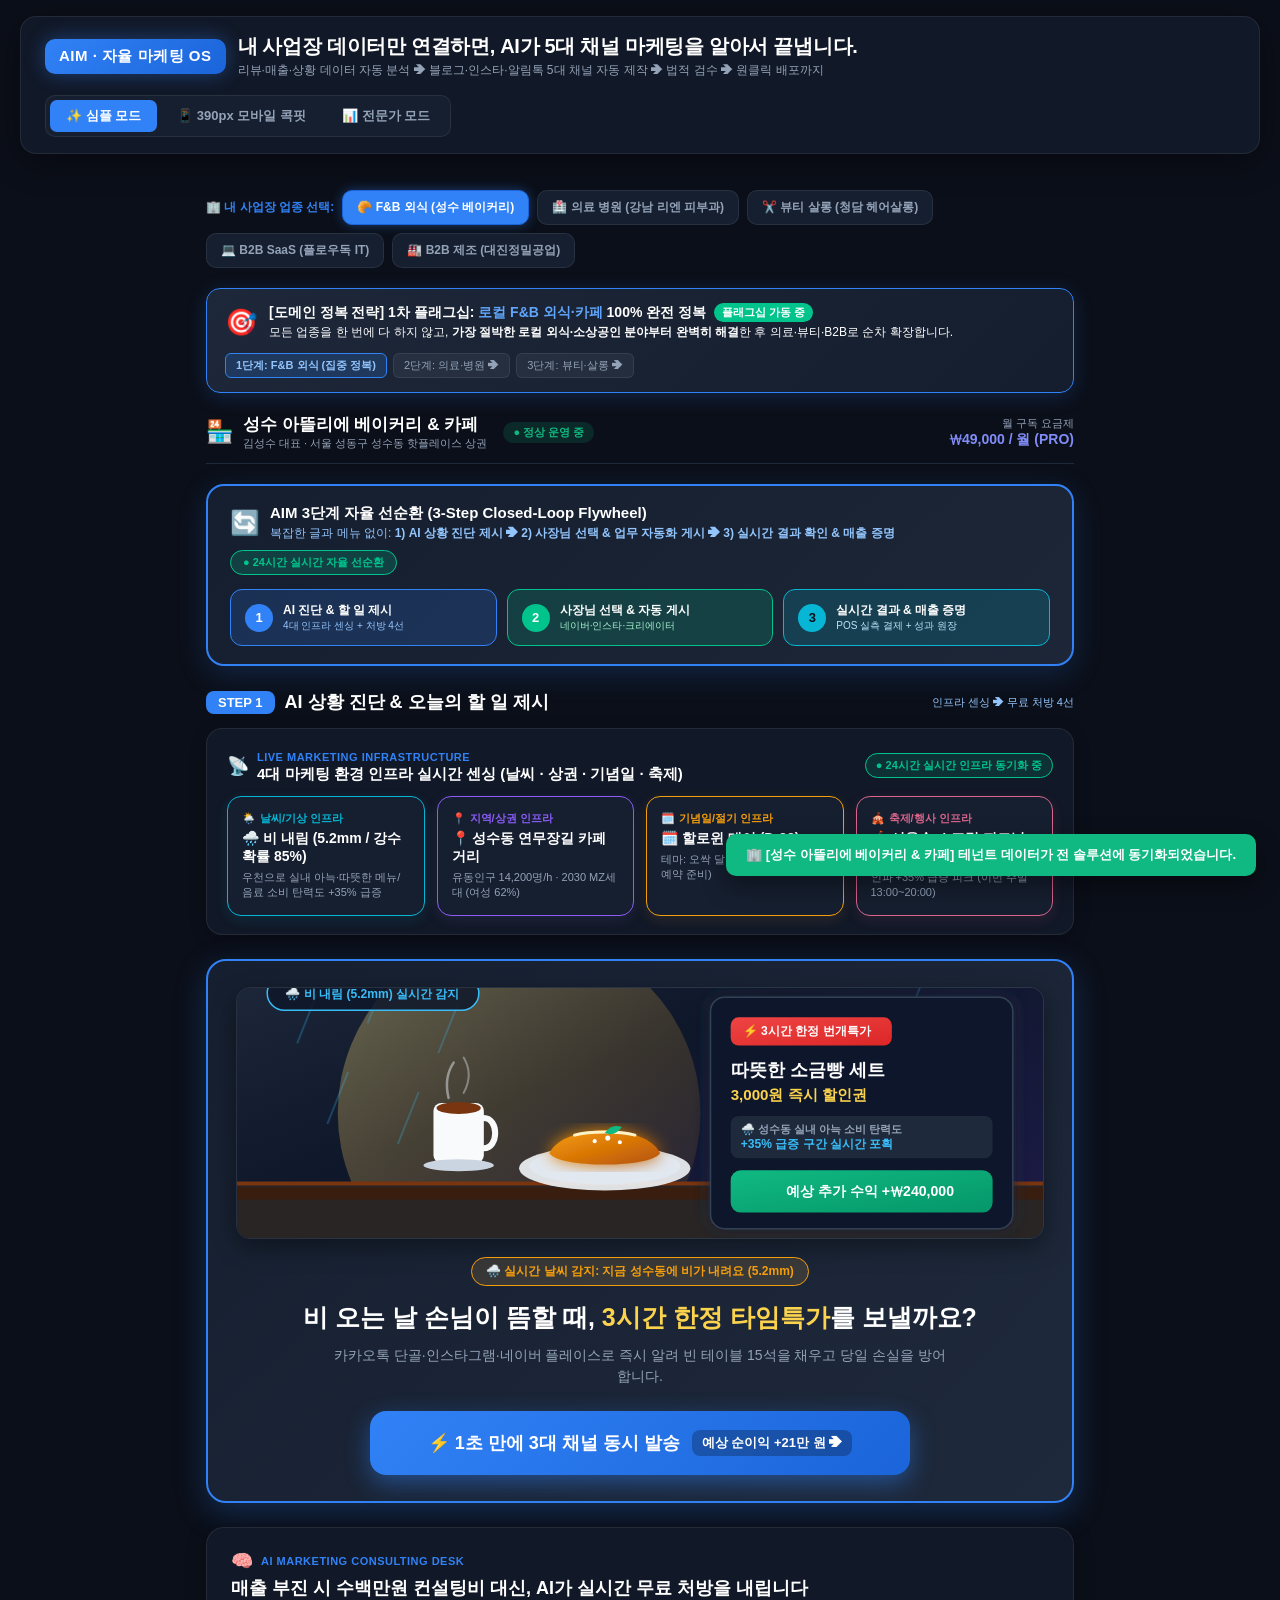
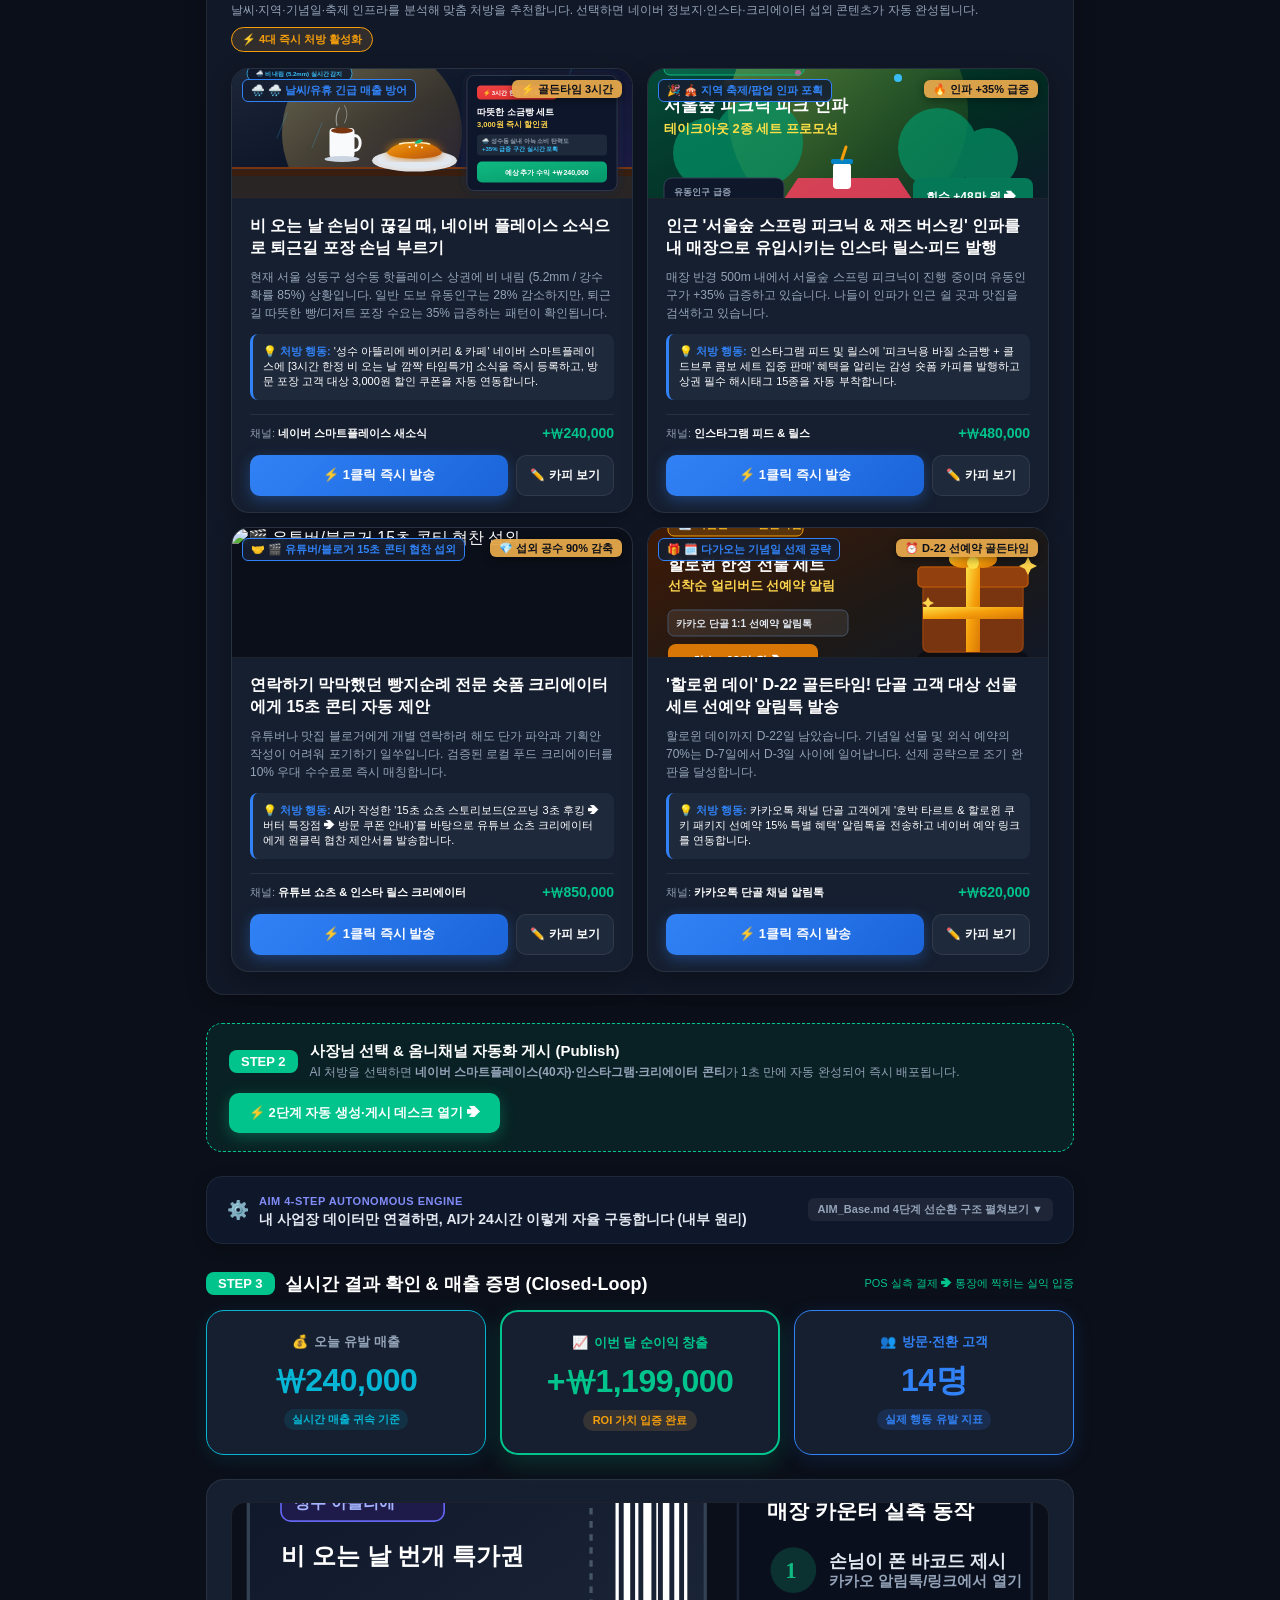
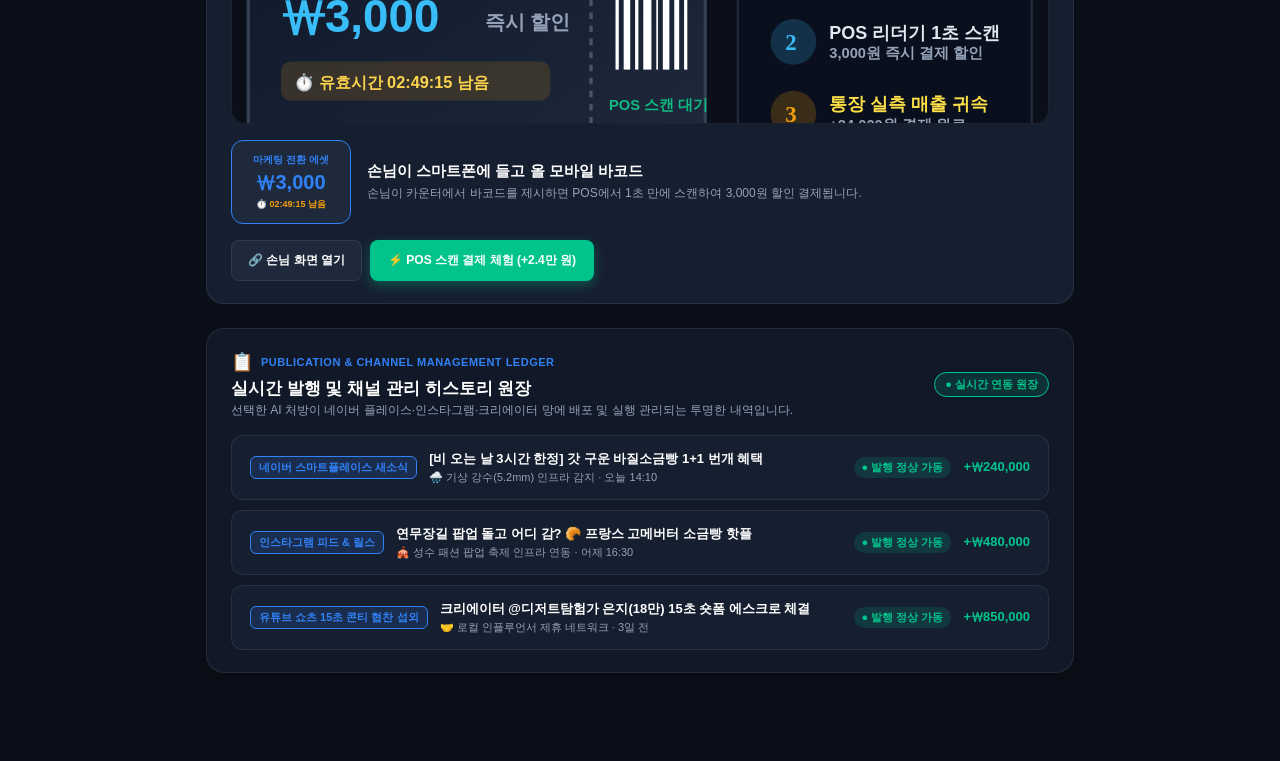
==== commit 1599b8f0: "feat(design): transition UI theme to Toss Signature Blue & Deep Slate (#3182F6)" ====
--- a/index.html
+++ b/index.html
@@ -8,23 +8,23 @@
   <link rel="stylesheet" href="docs/design/tokens.css" />
   <style>
     :root {
-      /* Calm Ergonomic Dark System (눈이 편안한 인체공학적 다크 테마) */
-      --bg: #121417;        /* Deep Charcoal Slate (트루 블랙 배제, 빛 번짐/Halation 완화) */
-      --panel: #161A20;     /* Intermediate Panel Container */
-      --card: #1C2026;      /* Surface / Card: 1단계 컨테이너 (Muted Charcoal) */
+      /* Toss Signature Blue & Deep Slate (토스 시그니처 블루 & 딥 슬레이트 테마) */
+      --bg: #0B0F19;        /* Deep Obsidian Slate Canvas (신뢰감 넘치는 딥 슬레이트) */
+      --panel: #111827;     /* Intermediate Panel Container */
+      --card: #161F30;      /* Surface / Card: Clean Bento Container */
       --card-border: rgba(255, 255, 255, 0.08); /* 1px 은은한 반투명 경계선 */
-      --card-elevated: #262B33; /* Surface Elevated: 2단계 컨테이너 */
-      --border-focus: #D96B27; /* Muted Terracotta Focus */
-      --primary: #D96B27;   /* Muted Terracotta Orange (채도 낮춘 웜 액센트) */
-      --primary-hover: #C25B1D;
-      --success: #4E9F86;   /* Soft Sage Green (안정감 있는 성공/실측 사실) */
-      --success-glow: rgba(78, 159, 134, 0.22);
-      --warning: #E5A84B;   /* Muted Amber */
-      --danger: #E05D5D;    /* Soft Muted Coral Red */
-      --text-main: #E6E8EC; /* Off-White Soft Pearl (순백색 #FFFFFF 눈부심 배제) */
-      --text-muted: #9CA3AF; /* Muted Cool Grey */
-      --accent: #8B7ED8;   /* Calm Purple */
-      --cyan: #4EA3B8;     /* Calm Cyan */
+      --card-elevated: #1E293B; /* Surface Elevated: 2단계 컨테이너 */
+      --border-focus: #3182F6; /* Toss Electric Blue Focus */
+      --primary: #3182F6;   /* Toss Signature Electric Blue (1-Click 주요 CTA 및 브랜드) */
+      --primary-hover: #1B64DA;
+      --success: #00C48C;   /* Toss Mint / Emerald (실측 매출 및 ROI 지표) */
+      --success-glow: rgba(0, 196, 140, 0.28);
+      --warning: #F59E0B;   /* Vibrant Amber */
+      --danger: #EF4444;    /* Vibrant Coral Red */
+      --text-main: #FFFFFF; /* Crisp Pure White (또렷한 가독성) */
+      --text-muted: #94A3B8; /* Cool Slate Grey */
+      --accent: #8B5CF6;   /* Modern Purple */
+      --cyan: #06B6D4;     /* Electric Cyan */
     }
     * { box-sizing: border-box; margin: 0; padding: 0; font-family: "Pretendard", -apple-system, BlinkMacSystemFont, "Segoe UI", Roboto, sans-serif; }
     body { background-color: var(--bg); color: var(--text-main); min-height: 100vh; padding: 16px 20px 40px; }
@@ -48,14 +48,14 @@
     }
     .brand-title { display: flex; align-items: center; gap: 12px; }
     .brand-logo-badge {
-      background: linear-gradient(135deg, #D96B27 0%, #C25B1D 100%);
+      background: linear-gradient(135deg, #3182F6 0%, #1B64DA 100%);
       color: #FFF;
       font-weight: 900;
       font-size: 15px;
       padding: 8px 14px;
       border-radius: 10px;
       letter-spacing: 0.5px;
-      box-shadow: 0 0 20px rgba(217, 107, 39, 0.35);
+      box-shadow: 0 0 20px rgba(49, 130, 246, 0.4);
     }
     .brand-text h1 { font-size: 20px; font-weight: 800; color: #FFF; letter-spacing: -0.3px; }
     .brand-text p { font-size: 12px; color: var(--text-muted); margin-top: 2px; }
@@ -73,7 +73,7 @@
       gap: 6px;
       color: var(--text-main);
     }
-    .pulse-dot { width: 7px; height: 7px; border-radius: 50%; background: #4E9F86; box-shadow: 0 0 8px #4E9F86; animation: pulse 2s infinite; }
+    .pulse-dot { width: 7px; height: 7px; border-radius: 50%; background: #00C48C; box-shadow: 0 0 8px #00C48C; animation: pulse 2s infinite; }
     @keyframes pulse { 0% { opacity: 0.5; } 50% { opacity: 1; transform: scale(1.1); } 100% { opacity: 0.5; } }
 
     /* View Mode & Tenant Selector Bar */
@@ -112,7 +112,7 @@
     .mode-tab-btn.active {
       background: var(--primary);
       color: #FFF;
-      box-shadow: 0 4px 14px rgba(217, 107, 39, 0.4);
+      box-shadow: 0 4px 14px rgba(49, 130, 246, 0.4);
     }
 
     .tenant-quick-bar {
@@ -135,11 +135,11 @@
     }
     .tenant-quick-btn:hover { border-color: var(--primary); color: #FFF; }
     .tenant-quick-btn.active {
-      background: rgba(217, 107, 39, 0.18);
+      background: rgba(49, 130, 246, 0.18);
       border-color: var(--primary);
       color: var(--primary);
       font-weight: 800;
-      box-shadow: 0 0 10px rgba(217, 107, 39, 0.3);
+      box-shadow: 0 0 10px rgba(49, 130, 246, 0.3);
     }
     .simple-tenant-btn {
       background: var(--card);
@@ -163,7 +163,7 @@
       border-color: var(--primary-hover);
       color: #FFFFFF;
       font-weight: 900;
-      box-shadow: 0 0 12px rgba(217, 107, 39, 0.4);
+      box-shadow: 0 0 12px rgba(49, 130, 246, 0.4);
     }
     .pub-tab-btn {
       background: transparent;
@@ -203,7 +203,7 @@
       display: inline-flex;
       align-items: center;
       gap: 6px;
-      background: rgba(217, 107, 39, 0.15);
+      background: rgba(49, 130, 246, 0.15);
       border: 1px solid var(--primary);
       color: var(--primary);
       padding: 6px 16px;
@@ -243,7 +243,7 @@
       font-size: 13px;
       font-weight: 800;
       cursor: pointer;
-      box-shadow: 0 4px 20px rgba(217, 107, 39, 0.4);
+      box-shadow: 0 4px 20px rgba(49, 130, 246, 0.4);
       transition: all 0.2s;
     }
     .btn-hero-primary:hover { transform: translateY(-2px); filter: brightness(1.1); }
@@ -299,7 +299,7 @@
     .benefit-title { font-size: 16px; font-weight: 800; color: #FFF; margin-bottom: 8px; }
     .benefit-desc { font-size: 12px; color: var(--text-muted); line-height: 1.6; margin-bottom: 14px; }
     .benefit-outcome {
-      background: rgba(78, 159, 134, 0.12);
+      background: rgba(0, 196, 140, 0.12);
       border: 1px solid var(--success);
       border-radius: 8px;
       padding: 8px 12px;
@@ -329,7 +329,7 @@
     .pricing-card.featured {
       border: 2px solid var(--primary);
       background: var(--card-elevated);
-      box-shadow: 0 8px 30px rgba(217, 107, 39, 0.25);
+      box-shadow: 0 8px 30px rgba(49, 130, 246, 0.25);
     }
     .pricing-featured-badge {
       position: absolute;
@@ -408,8 +408,8 @@
     .step-body { flex: 1; }
     .step-header-row { display: flex; justify-content: space-between; align-items: center; margin-bottom: 6px; }
     .step-title { font-size: 15px; font-weight: 800; color: #FFF; }
-    .step-badge-done { background: rgba(78, 159, 134, 0.15); color: var(--success); padding: 3px 8px; border-radius: 999px; font-size: 10px; font-weight: 800; }
-    .step-badge-active { background: rgba(217, 107, 39, 0.15); color: var(--primary); padding: 3px 8px; border-radius: 999px; font-size: 10px; font-weight: 800; }
+    .step-badge-done { background: rgba(0, 196, 140, 0.15); color: var(--success); padding: 3px 8px; border-radius: 999px; font-size: 10px; font-weight: 800; }
+    .step-badge-active { background: rgba(49, 130, 246, 0.15); color: var(--primary); padding: 3px 8px; border-radius: 999px; font-size: 10px; font-weight: 800; }
     .step-badge-pending { background: rgba(229, 168, 75, 0.15); color: var(--warning); padding: 3px 8px; border-radius: 999px; font-size: 10px; font-weight: 800; }
 
     /* Tenant Cockpit 2-Column Grid */
@@ -727,14 +727,14 @@
         </div>
       </div>
       <div style="display: flex; align-items: center; gap: 8px;">
-        <div style="display: flex; gap: 4px; background: #1C2026; padding: 4px; border-radius: 10px; border: 1.5px solid rgba(255, 255, 255, 0.08);">
-          <button id="btnModeSimple" onclick="toggleUIMode('simple')" style="padding: 7px 16px; font-size: 13px; font-weight: 800; border-radius: 7px; border: none; cursor: pointer; background: #D96B27; color: #FFFFFF; transition: all 0.2s;">
+        <div style="display: flex; gap: 4px; background: var(--card); padding: 4px; border-radius: 10px; border: 1.5px solid var(--card-border);">
+          <button id="btnModeSimple" onclick="toggleUIMode('simple')" style="padding: 7px 16px; font-size: 13px; font-weight: 800; border-radius: 7px; border: none; cursor: pointer; background: var(--primary); color: #FFFFFF; transition: all 0.2s;">
             ✨ 심플 모드
           </button>
-          <button id="btnModeMobile" onclick="toggleUIMode('mobile')" style="padding: 7px 16px; font-size: 13px; font-weight: 700; border-radius: 7px; border: none; cursor: pointer; background: transparent; color: #9CA3AF; transition: all 0.2s;">
+          <button id="btnModeMobile" onclick="toggleUIMode('mobile')" style="padding: 7px 16px; font-size: 13px; font-weight: 700; border-radius: 7px; border: none; cursor: pointer; background: transparent; color: var(--text-muted); transition: all 0.2s;">
             📱 390px 모바일 콕핏
           </button>
-          <button id="btnModeAdvanced" onclick="toggleUIMode('advanced')" style="padding: 7px 16px; font-size: 13px; font-weight: 700; border-radius: 7px; border: none; cursor: pointer; background: transparent; color: #9CA3AF; transition: all 0.2s;">
+          <button id="btnModeAdvanced" onclick="toggleUIMode('advanced')" style="padding: 7px 16px; font-size: 13px; font-weight: 700; border-radius: 7px; border: none; cursor: pointer; background: transparent; color: var(--text-muted); transition: all 0.2s;">
             📊 전문가 모드
           </button>
         </div>
@@ -748,7 +748,7 @@
       
       <!-- Industry / Tenant Switcher Bar for Clean Mode -->
       <div style="margin-bottom: 20px; display: flex; align-items: center; gap: 8px; flex-wrap: wrap;">
-        <span style="font-size: 12px; font-weight: 800; color: #D96B27;">🏢 내 사업장 업종 선택:</span>
+        <span style="font-size: 12px; font-weight: 800; color: var(--primary);">🏢 내 사업장 업종 선택:</span>
         <button id="sBtn_TENANT_001" class="simple-tenant-btn active" onclick="switchTenant('TENANT_001')">🥐 F&B 외식 (성수 베이커리)</button>
         <button id="sBtn_TENANT_002" class="simple-tenant-btn" onclick="switchTenant('TENANT_002')">🏥 의료 병원 (강남 리엔 피부과)</button>
         <button id="sBtn_TENANT_003" class="simple-tenant-btn" onclick="switchTenant('TENANT_003')">✂️ 뷰티 살롱 (청담 헤어살롱)</button>
@@ -757,21 +757,21 @@
       </div>
 
       <!-- Domain Conquest Strategy Banner (1차 로컬 F&B 외식·카페 완전 정복 전략) -->
-      <div style="background: linear-gradient(135deg, rgba(38, 43, 51, 0.95) 0%, rgba(28, 32, 38, 0.9) 100%); border: 1.5px solid #D96B27; border-radius: 14px; padding: 14px 18px; margin-bottom: 20px; display: flex; justify-content: space-between; align-items: center; flex-wrap: wrap; gap: 12px; box-shadow: 0 4px 20px rgba(217,107,39,0.18);">
+      <div style="background: linear-gradient(135deg, rgba(30, 41, 59, 0.95) 0%, rgba(22, 31, 48, 0.9) 100%); border: 1.5px solid var(--primary); border-radius: 14px; padding: 14px 18px; margin-bottom: 20px; display: flex; justify-content: space-between; align-items: center; flex-wrap: wrap; gap: 12px; box-shadow: 0 4px 20px rgba(49, 130, 246, 0.2);">
         <div style="display: flex; align-items: center; gap: 12px;">
           <span style="font-size: 26px;">🎯</span>
           <div>
             <div style="font-size: 14px; font-weight: 900; color: #FFFFFF; display: flex; align-items: center; gap: 8px;">
-              <span>[도메인 정복 전략] 1차 플래그십: <strong style="color: #FAD17E;">로컬 F&B 외식·카페</strong> 100% 완전 정복</span>
-              <span style="font-size: 11px; background: #4E9F86; color: #FFFFFF; padding: 2px 8px; border-radius: 999px; font-weight: 800;">플래그십 가동 중</span>
-            </div>
-            <div style="font-size: 12px; color: #E6E8EC; margin-top: 2px;">
+              <span>[도메인 정복 전략] 1차 플래그십: <strong style="color: #60A5FA;">로컬 F&B 외식·카페</strong> 100% 완전 정복</span>
+              <span style="font-size: 11px; background: var(--success); color: #FFFFFF; padding: 2px 8px; border-radius: 999px; font-weight: 800;">플래그십 가동 중</span>
+            </div>
+            <div style="font-size: 12px; color: var(--text-main); margin-top: 2px;">
               모든 업종을 한 번에 다 하지 않고, <strong>가장 절박한 로컬 외식·소상공인 분야부터 완벽히 해결</strong>한 후 의료·뷰티·B2B로 순차 확장합니다.
             </div>
           </div>
         </div>
-        <div style="display: flex; gap: 6px; font-size: 11px; color: #9CA3AF;">
-          <span style="background: rgba(217,107,39,0.2); color: #F0A06D; border: 1px solid #D96B27; padding: 4px 10px; border-radius: 6px; font-weight: 800;">1단계: F&B 외식 (집중 정복)</span>
+        <div style="display: flex; gap: 6px; font-size: 11px; color: var(--text-muted);">
+          <span style="background: rgba(49, 130, 246, 0.2); color: #93C5FD; border: 1px solid var(--primary); padding: 4px 10px; border-radius: 6px; font-weight: 800;">1단계: F&B 외식 (집중 정복)</span>
           <span style="background: rgba(255,255,255,0.05); border: 1px solid rgba(255,255,255,0.08); padding: 4px 10px; border-radius: 6px;">2단계: 의료·병원 ➔</span>
           <span style="background: rgba(255,255,255,0.05); border: 1px solid rgba(255,255,255,0.08); padding: 4px 10px; border-radius: 6px;">3단계: 뷰티·살롱 ➔</span>
         </div>
@@ -794,7 +794,7 @@
       </div>
 
       <!-- AIM 3-Step Autonomous Closed-Loop Flywheel Master Banner -->
-      <div style="background: linear-gradient(135deg, rgba(28, 32, 38, 0.95) 0%, rgba(38, 43, 51, 0.9) 100%); border: 2px solid #D96B27; border-radius: 18px; padding: 18px 22px; margin-bottom: 24px; box-shadow: 0 8px 30px rgba(217,107,39,0.2);">
+      <div style="background: linear-gradient(135deg, rgba(22, 31, 48, 0.95) 0%, rgba(30, 41, 59, 0.9) 100%); border: 2px solid var(--primary); border-radius: 18px; padding: 18px 22px; margin-bottom: 24px; box-shadow: 0 8px 30px rgba(49, 130, 246, 0.2);">
         <div style="display: flex; justify-content: space-between; align-items: center; margin-bottom: 14px; flex-wrap: wrap; gap: 8px;">
           <div style="display: flex; align-items: center; gap: 10px;">
             <span style="font-size: 24px;">🔄</span>
@@ -802,33 +802,33 @@
               <div style="font-size: 15px; font-weight: 900; color: #FFFFFF;">
                 AIM 3단계 자율 선순환 (3-Step Closed-Loop Flywheel)
               </div>
-              <div style="font-size: 12px; color: #F0A06D; margin-top: 2px;">
+              <div style="font-size: 12px; color: #93C5FD; margin-top: 2px;">
                 복잡한 글과 메뉴 없이: <strong>1) AI 상황 진단 제시 ➔ 2) 사장님 선택 & 업무 자동화 게시 ➔ 3) 실시간 결과 확인 & 매출 증명</strong>
               </div>
             </div>
           </div>
-          <span style="font-size: 11px; background: rgba(78,159,134,0.2); color: #4E9F86; border: 1px solid #4E9F86; padding: 4px 12px; border-radius: 999px; font-weight: 800;">
+          <span style="font-size: 11px; background: rgba(0, 196, 140, 0.2); color: var(--success); border: 1px solid var(--success); padding: 4px 12px; border-radius: 999px; font-weight: 800;">
             ● 24시간 실시간 자율 선순환
           </span>
         </div>
         <!-- 3-Step Indicator Bar -->
         <div style="display: grid; grid-template-columns: repeat(3, 1fr); gap: 10px;">
-          <a href="#step1ProposeSection" style="text-decoration: none; background: rgba(217,107,39,0.18); border: 1.5px solid #D96B27; border-radius: 12px; padding: 12px 14px; display: flex; align-items: center; gap: 10px; transition: transform 0.15s;">
-            <span style="background: #D96B27; color: #FFFFFF; font-weight: 900; font-size: 13px; width: 28px; height: 28px; border-radius: 50%; display: flex; align-items: center; justify-content: center; flex-shrink: 0;">1</span>
+          <a href="#step1ProposeSection" style="text-decoration: none; background: rgba(49, 130, 246, 0.18); border: 1.5px solid var(--primary); border-radius: 12px; padding: 12px 14px; display: flex; align-items: center; gap: 10px; transition: transform 0.15s;">
+            <span style="background: var(--primary); color: #FFFFFF; font-weight: 900; font-size: 13px; width: 28px; height: 28px; border-radius: 50%; display: flex; align-items: center; justify-content: center; flex-shrink: 0;">1</span>
             <div>
               <div style="font-size: 12px; font-weight: 900; color: #FFFFFF;">AI 진단 & 할 일 제시</div>
-              <div style="font-size: 10px; color: #F0A06D;">4대 인프라 센싱 + 처방 4선</div>
+              <div style="font-size: 10px; color: #93C5FD;">4대 인프라 센싱 + 처방 4선</div>
             </div>
           </a>
-          <div onclick="openPublishingModal(currentAdviceId || 'ADV_TENANT_001_WEATHER')" style="cursor: pointer; background: rgba(78,159,134,0.18); border: 1.5px solid #4E9F86; border-radius: 12px; padding: 12px 14px; display: flex; align-items: center; gap: 10px; transition: transform 0.15s;">
-            <span style="background: #4E9F86; color: #FFFFFF; font-weight: 900; font-size: 13px; width: 28px; height: 28px; border-radius: 50%; display: flex; align-items: center; justify-content: center; flex-shrink: 0;">2</span>
+          <div onclick="openPublishingModal(currentAdviceId || 'ADV_TENANT_001_WEATHER')" style="cursor: pointer; background: rgba(0, 196, 140, 0.18); border: 1.5px solid var(--success); border-radius: 12px; padding: 12px 14px; display: flex; align-items: center; gap: 10px; transition: transform 0.15s;">
+            <span style="background: var(--success); color: #FFFFFF; font-weight: 900; font-size: 13px; width: 28px; height: 28px; border-radius: 50%; display: flex; align-items: center; justify-content: center; flex-shrink: 0;">2</span>
             <div>
               <div style="font-size: 12px; font-weight: 900; color: #FFFFFF;">사장님 선택 & 자동 게시</div>
               <div style="font-size: 10px; color: #A7F3D0;">네이버·인스타·크리에이터</div>
             </div>
           </div>
-          <a href="#step3ResultsSection" style="text-decoration: none; background: rgba(78,163,184,0.18); border: 1.5px solid #4EA3B8; border-radius: 12px; padding: 12px 14px; display: flex; align-items: center; gap: 10px; transition: transform 0.15s;">
-            <span style="background: #4EA3B8; color: #121417; font-weight: 900; font-size: 13px; width: 28px; height: 28px; border-radius: 50%; display: flex; align-items: center; justify-content: center; flex-shrink: 0;">3</span>
+          <a href="#step3ResultsSection" style="text-decoration: none; background: rgba(6, 182, 212, 0.18); border: 1.5px solid var(--cyan); border-radius: 12px; padding: 12px 14px; display: flex; align-items: center; gap: 10px; transition: transform 0.15s;">
+            <span style="background: var(--cyan); color: #0B0F19; font-weight: 900; font-size: 13px; width: 28px; height: 28px; border-radius: 50%; display: flex; align-items: center; justify-content: center; flex-shrink: 0;">3</span>
             <div>
               <div style="font-size: 12px; font-weight: 900; color: #FFFFFF;">실시간 결과 & 매출 증명</div>
               <div style="font-size: 10px; color: #BAE6FD;">POS 실측 결제 + 성과 원장</div>
@@ -842,9 +842,9 @@
       <!-- ======================================================== -->
       <div id="step1ProposeSection" style="margin-bottom: 28px;">
         <div style="display: flex; align-items: center; gap: 10px; margin-bottom: 14px;">
-          <span style="background: #D96B27; color: #FFFFFF; font-weight: 900; font-size: 13px; padding: 4px 12px; border-radius: 8px;">STEP 1</span>
+          <span style="background: var(--primary); color: #FFFFFF; font-weight: 900; font-size: 13px; padding: 4px 12px; border-radius: 8px;">STEP 1</span>
           <h3 style="font-size: 18px; font-weight: 900; color: #FFFFFF; margin: 0;">AI 상황 진단 & 오늘의 할 일 제시</h3>
-          <span style="font-size: 11px; color: #F0A06D; margin-left: auto;">인프라 센싱 ➔ 무료 처방 4선</span>
+          <span style="font-size: 11px; color: #93C5FD; margin-left: auto;">인프라 센싱 ➔ 무료 처방 4선</span>
         </div>
 
         <!-- 4-Pillar Environmental Infrastructure Live Sensing Bar -->
@@ -857,12 +857,12 @@
                 <h3 style="font-size: 15px; font-weight: 900; color: var(--text-main);">4대 마케팅 환경 인프라 실시간 센싱 (날씨 · 상권 · 기념일 · 축제)</h3>
               </div>
             </div>
-            <span style="font-size: 11px; color: var(--success); background: rgba(78,159,134,0.15); border: 1px solid var(--success); padding: 4px 10px; border-radius: 999px; font-weight: 800;">● 24시간 실시간 인프라 동기화 중</span>
+            <span style="font-size: 11px; color: var(--success); background: rgba(0,196,140,0.15); border: 1px solid var(--success); padding: 4px 10px; border-radius: 999px; font-weight: 800;">● 24시간 실시간 인프라 동기화 중</span>
           </div>
 
           <div style="display: grid; grid-template-columns: repeat(4, 1fr); gap: 12px;">
             <!-- Infra 1: Weather -->
-            <div id="infraWeatherCard" style="background: var(--card); border: 1.5px solid var(--cyan); border-radius: 14px; padding: 14px; box-shadow: 0 4px 14px rgba(78,163,184,0.12);">
+            <div id="infraWeatherCard" style="background: var(--card); border: 1.5px solid var(--cyan); border-radius: 14px; padding: 14px; box-shadow: 0 4px 14px rgba(6,182,212,0.12);">
               <div style="font-size: 11px; color: var(--cyan); font-weight: 800; margin-bottom: 4px; display: flex; align-items: center; gap: 4px;"><span>🌦️</span> <span>날씨/기상 인프라</span></div>
               <div id="infraWeatherVal" style="font-size: 14px; font-weight: 900; color: var(--text-main); margin-bottom: 4px;">🌧️ 비 내림 (5.2mm)</div>
               <div id="infraWeatherSub" style="font-size: 11px; color: var(--text-muted); line-height: 1.4;">실내 아늑 소비 탄력도 +35% 급증</div>
@@ -892,7 +892,7 @@
         </div>
 
         <!-- 1. Hero 1-Action Card (오늘 내가 할 일) -->
-        <div style="background: linear-gradient(135deg, var(--card) 0%, var(--card-elevated) 100%); border: 2px solid var(--primary); border-radius: 20px; padding: 26px 28px; margin-bottom: 24px; box-shadow: 0 10px 32px rgba(217,107,39,0.25); text-align: center;">
+        <div style="background: linear-gradient(135deg, var(--card) 0%, var(--card-elevated) 100%); border: 2px solid var(--primary); border-radius: 20px; padding: 26px 28px; margin-bottom: 24px; box-shadow: 0 10px 32px rgba(49, 130, 246, 0.25); text-align: center;">
           
           <!-- Visual Hero Graphic Banner -->
           <div style="width: 100%; border-radius: 14px; overflow: hidden; margin-bottom: 18px; box-shadow: 0 8px 25px rgba(0,0,0,0.4); border: 1.5px solid var(--card-border);">
@@ -910,7 +910,7 @@
           </p>
 
           <!-- Big Primary CTA Button -->
-          <button onclick="triggerMerchantQuickApprove()" style="width: 100%; max-width: 540px; background: linear-gradient(135deg, var(--primary) 0%, var(--primary-hover) 100%); color: #FFFFFF; font-size: 18px; font-weight: 900; border: none; padding: 19px 32px; border-radius: 16px; cursor: pointer; box-shadow: 0 8px 25px rgba(217,107,39,0.45); display: inline-flex; align-items: center; justify-content: center; gap: 12px; transition: transform 0.1s;">
+          <button onclick="triggerMerchantQuickApprove()" style="width: 100%; max-width: 540px; background: linear-gradient(135deg, var(--primary) 0%, var(--primary-hover) 100%); color: #FFFFFF; font-size: 18px; font-weight: 900; border: none; padding: 19px 32px; border-radius: 16px; cursor: pointer; box-shadow: 0 8px 25px rgba(49, 130, 246, 0.45); display: inline-flex; align-items: center; justify-content: center; gap: 12px; transition: transform 0.1s;">
             <span id="simpleHeroBtnText">⚡ 1초 만에 3대 채널 동시 발송</span>
             <span id="simpleHeroBtnSub" style="font-size: 13px; background: rgba(0,0,0,0.25); padding: 4px 10px; border-radius: 8px;">예상 순이익 +21만 원 ➔</span>
           </button>
@@ -946,7 +946,7 @@
       <!-- ======================================================== -->
       <!-- STEP 2 Bridge Card: 사장님 선택 & 업무 자동화 게시 -->
       <!-- ======================================================== -->
-      <div id="step2PublishBridge" style="background: rgba(78, 159, 134, 0.1); border: 1.5px dashed var(--success); border-radius: 16px; padding: 18px 22px; margin-bottom: 24px; display: flex; justify-content: space-between; align-items: center; flex-wrap: wrap; gap: 12px;">
+      <div id="step2PublishBridge" style="background: rgba(0, 196, 140, 0.1); border: 1.5px dashed var(--success); border-radius: 16px; padding: 18px 22px; margin-bottom: 24px; display: flex; justify-content: space-between; align-items: center; flex-wrap: wrap; gap: 12px;">
         <div style="display: flex; align-items: center; gap: 12px;">
           <span style="background: var(--success); color: #FFFFFF; font-weight: 900; font-size: 13px; padding: 4px 12px; border-radius: 8px;">STEP 2</span>
           <div>
@@ -956,7 +956,7 @@
             </p>
           </div>
         </div>
-        <button onclick="openPublishingModal(currentAdviceId || 'ADV_TENANT_001_WEATHER')" style="background: var(--success); color: #FFFFFF; font-size: 13px; font-weight: 900; border: none; padding: 11px 20px; border-radius: 10px; cursor: pointer; box-shadow: 0 4px 15px rgba(78,159,134,0.35); display: flex; align-items: center; gap: 6px;">
+        <button onclick="openPublishingModal(currentAdviceId || 'ADV_TENANT_001_WEATHER')" style="background: var(--success); color: #FFFFFF; font-size: 13px; font-weight: 900; border: none; padding: 11px 20px; border-radius: 10px; cursor: pointer; box-shadow: 0 4px 15px rgba(0, 196, 140, 0.35); display: flex; align-items: center; gap: 6px;">
           <span>⚡ 2단계 자동 생성·게시 데스크 열기 ➔</span>
         </button>
       </div>
@@ -1025,15 +1025,15 @@
 
         <!-- 3. Clean 3-Number Metric Row (내가 얻는 효과) -->
         <div style="display: grid; grid-template-columns: repeat(3, 1fr); gap: 14px; margin-bottom: 24px;">
-          <div style="background: var(--card); border: 1.5px solid var(--cyan); border-radius: 18px; padding: 22px 18px; text-align: center; box-shadow: 0 4px 20px rgba(78,163,184,0.12);">
+          <div style="background: var(--card); border: 1.5px solid var(--cyan); border-radius: 18px; padding: 22px 18px; text-align: center; box-shadow: 0 4px 20px rgba(6,182,212,0.12);">
             <div style="display: flex; align-items: center; justify-content: center; gap: 6px; font-size: 13px; color: var(--text-muted); font-weight: 800; margin-bottom: 8px;">
               <span>💰</span> <span>오늘 유발 매출</span>
             </div>
             <div id="simpleAttributedRev" style="font-size: 32px; font-weight: 900; color: var(--cyan); letter-spacing: -0.5px; font-variant-numeric: tabular-nums;">₩240,000</div>
-            <div style="font-size: 11px; color: var(--cyan); background: rgba(78,163,184,0.12); padding: 3px 8px; border-radius: 999px; display: inline-block; margin-top: 6px; font-weight: 800;">실시간 매출 귀속 기준</div>
-          </div>
-
-          <div style="background: var(--card); border: 2px solid var(--success); border-radius: 18px; padding: 22px 18px; text-align: center; box-shadow: 0 8px 25px rgba(78,159,134,0.2);">
+            <div style="font-size: 11px; color: var(--cyan); background: rgba(6,182,212,0.12); padding: 3px 8px; border-radius: 999px; display: inline-block; margin-top: 6px; font-weight: 800;">실시간 매출 귀속 기준</div>
+          </div>
+
+          <div style="background: var(--card); border: 2px solid var(--success); border-radius: 18px; padding: 22px 18px; text-align: center; box-shadow: 0 8px 25px rgba(0,196,140,0.2);">
             <div style="display: flex; align-items: center; justify-content: center; gap: 6px; font-size: 13px; color: var(--success); font-weight: 800; margin-bottom: 8px;">
               <span>📈</span> <span>이번 달 순이익 창출</span>
             </div>
@@ -1041,12 +1041,12 @@
             <div style="font-size: 11px; color: var(--warning); background: rgba(229,168,75,0.15); padding: 3px 10px; border-radius: 999px; display: inline-block; margin-top: 6px; font-weight: 900;">ROI 가치 입증 완료</div>
           </div>
 
-          <div style="background: var(--card); border: 1.5px solid var(--primary); border-radius: 18px; padding: 22px 18px; text-align: center; box-shadow: 0 4px 20px rgba(217,107,39,0.15);">
+          <div style="background: var(--card); border: 1.5px solid var(--primary); border-radius: 18px; padding: 22px 18px; text-align: center; box-shadow: 0 4px 20px rgba(49,130,246,0.15);">
             <div style="display: flex; align-items: center; justify-content: center; gap: 6px; font-size: 13px; color: var(--primary); font-weight: 800; margin-bottom: 8px;">
               <span>👥</span> <span>방문·전환 고객</span>
             </div>
             <div id="simpleCustomerCount" style="font-size: 32px; font-weight: 900; color: var(--primary); letter-spacing: -0.5px; font-variant-numeric: tabular-nums;">14명</div>
-            <div style="font-size: 11px; color: var(--primary); background: rgba(217,107,39,0.15); padding: 3px 8px; border-radius: 999px; display: inline-block; margin-top: 6px; font-weight: 800;">실제 행동 유발 지표</div>
+            <div style="font-size: 11px; color: var(--primary); background: rgba(49,130,246,0.15); padding: 3px 8px; border-radius: 999px; display: inline-block; margin-top: 6px; font-weight: 800;">실제 행동 유발 지표</div>
           </div>
         </div>
 
@@ -1076,7 +1076,7 @@
               <button onclick="window.open('/c/AIM-SEONGSU-CR02-RAIN24K', '_blank')" style="background: var(--card-elevated); color: var(--text-main); font-size: 12px; font-weight: 800; border: 1px solid var(--card-border); padding: 11px 16px; border-radius: 8px; cursor: pointer;">
                 🔗 손님 화면 열기
               </button>
-              <button onclick="simulatePosRedeem('AIM-SEONGSU-CR02-RAIN24K')" style="background: var(--success); color: #FFFFFF; font-size: 12px; font-weight: 800; border: none; padding: 11px 18px; border-radius: 8px; cursor: pointer; box-shadow: 0 4px 12px rgba(78,159,134,0.35);">
+              <button onclick="simulatePosRedeem('AIM-SEONGSU-CR02-RAIN24K')" style="background: var(--success); color: #FFFFFF; font-size: 12px; font-weight: 800; border: none; padding: 11px 18px; border-radius: 8px; cursor: pointer; box-shadow: 0 4px 12px rgba(0,196,140,0.35);">
                 ⚡ POS 스캔 결제 체험 (+2.4만 원)
               </button>
             </div>
@@ -1098,7 +1098,7 @@
                 선택한 AI 처방이 네이버 플레이스·인스타그램·크리에이터 망에 배포 및 실행 관리되는 투명한 내역입니다.
               </p>
             </div>
-            <span style="font-size: 11px; color: var(--success); background: rgba(78,159,134,0.15); border: 1px solid var(--success); padding: 4px 10px; border-radius: 999px; font-weight: 800;">
+            <span style="font-size: 11px; color: var(--success); background: rgba(0,196,140,0.15); border: 1px solid var(--success); padding: 4px 10px; border-radius: 999px; font-weight: 800;">
               ● 실시간 연동 원장
             </span>
           </div>
@@ -2586,7 +2586,7 @@
               <span id="pubModalCategoryBadge" style="font-size: 11px; background: rgba(229,168,75,0.15); color: var(--warning); border: 1px solid var(--warning); padding: 3px 10px; border-radius: 999px; font-weight: 800;">
                 🌧️ 날씨/유휴 긴급 매출 방어
               </span>
-              <span id="pubModalComplianceBadge" style="font-size: 11px; background: rgba(78,159,134,0.15); color: var(--success); border: 1px solid var(--success); padding: 3px 10px; border-radius: 999px; font-weight: 800;">
+              <span id="pubModalComplianceBadge" style="font-size: 11px; background: rgba(0,196,140,0.15); color: var(--success); border: 1px solid var(--success); padding: 3px 10px; border-radius: 999px; font-weight: 800;">
                 ✅ 표시광고법·의료법 100% 사전 검수 완료 (안심)
               </span>
             </div>
@@ -2793,7 +2793,7 @@
             <button onclick="copyCurrentModalText()" style="background: var(--card-elevated); color: var(--text-main); border: 1px solid var(--card-border); font-size: 13px; font-weight: 800; padding: 10px 18px; border-radius: 10px; cursor: pointer; display: flex; align-items: center; gap: 6px;">
               📋 현재 탭 내용 복사하기
             </button>
-            <button onclick="markModalPublished()" style="background: linear-gradient(135deg, var(--primary) 0%, var(--primary-hover) 100%); color: #FFFFFF; border: none; font-size: 13px; font-weight: 900; padding: 10px 22px; border-radius: 10px; cursor: pointer; box-shadow: 0 4px 15px rgba(217,107,39,0.4); display: flex; align-items: center; gap: 6px;">
+            <button onclick="markModalPublished()" style="background: linear-gradient(135deg, var(--primary) 0%, var(--primary-hover) 100%); color: #FFFFFF; border: none; font-size: 13px; font-weight: 900; padding: 10px 22px; border-radius: 10px; cursor: pointer; box-shadow: 0 4px 15px rgba(49,130,246,0.4); display: flex; align-items: center; gap: 6px;">
               🚀 채널 발행 및 3단계 결과 원장 기록
             </button>
           </div>
@@ -3943,18 +3943,18 @@
       if (advContainer) advContainer.style.display = (mode === 'advanced') ? 'block' : 'none';
 
       if (btnSimple) {
-        btnSimple.style.background = (mode === 'simple') ? '#D96B27' : 'transparent';
-        btnSimple.style.color = (mode === 'simple') ? '#FFFFFF' : '#9CA3AF';
+        btnSimple.style.background = (mode === 'simple') ? '#3182F6' : 'transparent';
+        btnSimple.style.color = (mode === 'simple') ? '#FFFFFF' : '#94A3B8';
         btnSimple.style.fontWeight = (mode === 'simple') ? '800' : '700';
       }
       if (btnMobile) {
-        btnMobile.style.background = isMobile ? '#D96B27' : 'transparent';
-        btnMobile.style.color = isMobile ? '#FFFFFF' : '#9CA3AF';
+        btnMobile.style.background = isMobile ? '#3182F6' : 'transparent';
+        btnMobile.style.color = isMobile ? '#FFFFFF' : '#94A3B8';
         btnMobile.style.fontWeight = isMobile ? '800' : '700';
       }
       if (btnAdv) {
-        btnAdv.style.background = (mode === 'advanced') ? '#D96B27' : 'transparent';
-        btnAdv.style.color = (mode === 'advanced') ? '#FFFFFF' : '#9CA3AF';
+        btnAdv.style.background = (mode === 'advanced') ? '#3182F6' : 'transparent';
+        btnAdv.style.color = (mode === 'advanced') ? '#FFFFFF' : '#94A3B8';
         btnAdv.style.fontWeight = (mode === 'advanced') ? '800' : '700';
       }
 
@@ -4035,12 +4035,12 @@
           <div style="position: relative; width: 100%; height: 130px; background: var(--bg); overflow: hidden; border-bottom: 1px solid var(--card-border);">
             <img src="${bannerImg}" alt="${p.category_korean}" style="width: 100%; height: 100%; object-fit: cover; display: block;" />
             <div style="position: absolute; top: 10px; left: 10px; display: flex; gap: 6px;">
-              <span style="font-size: 11px; background: rgba(22, 26, 32, 0.9); backdrop-filter: blur(4px); color: var(--primary); border: 1px solid var(--primary); padding: 3px 8px; border-radius: 6px; font-weight: 800;">
+              <span style="font-size: 11px; background: rgba(22, 31, 48, 0.9); backdrop-filter: blur(4px); color: var(--primary); border: 1px solid var(--primary); padding: 3px 8px; border-radius: 6px; font-weight: 800;">
                 ${p.icon} ${p.category_korean}
               </span>
             </div>
             <div style="position: absolute; top: 10px; right: 10px;">
-              <span style="font-size: 11px; background: rgba(229, 168, 75, 0.95); color: #121417; padding: 3px 9px; border-radius: 6px; font-weight: 900; box-shadow: 0 2px 8px rgba(0,0,0,0.4);">
+              <span style="font-size: 11px; background: rgba(229, 168, 75, 0.95); color: #0B0F19; padding: 3px 9px; border-radius: 6px; font-weight: 900; box-shadow: 0 2px 8px rgba(0,0,0,0.4);">
                 ${p.urgency_badge}
               </span>
             </div>
@@ -4065,7 +4065,7 @@
                 <span style="font-size: 14px; font-weight: 900; color: var(--success); font-variant-numeric: tabular-nums;">+₩${p.expected_revenue_gain_krw.toLocaleString()}</span>
               </div>
               <div style="display: flex; gap: 8px;">
-                <button onclick="quickPublishPrescription('${p.advice_id}', '${p.primary_channel}', ${p.expected_revenue_gain_krw}, '${encodeURIComponent(p.headline)}')" style="flex: 1; background: linear-gradient(135deg, var(--primary) 0%, var(--primary-hover) 100%); color: #FFFFFF; font-size: 13px; font-weight: 900; border: none; padding: 11px; border-radius: 10px; cursor: pointer; box-shadow: 0 4px 14px rgba(217, 107, 39, 0.35); display: flex; align-items: center; justify-content: center; gap: 4px; transition: transform 0.1s;">
+                <button onclick="quickPublishPrescription('${p.advice_id}', '${p.primary_channel}', ${p.expected_revenue_gain_krw}, '${encodeURIComponent(p.headline)}')" style="flex: 1; background: linear-gradient(135deg, var(--primary) 0%, var(--primary-hover) 100%); color: #FFFFFF; font-size: 13px; font-weight: 900; border: none; padding: 11px; border-radius: 10px; cursor: pointer; box-shadow: 0 4px 14px rgba(49, 130, 246, 0.35); display: flex; align-items: center; justify-content: center; gap: 4px; transition: transform 0.1s;">
                   ⚡ 1클릭 즉시 발송
                 </button>
                 <button onclick="openPublishingModal('${p.advice_id}')" style="background: var(--card-elevated); border: 1px solid var(--card-border); color: var(--text-main); font-size: 12px; font-weight: 800; padding: 11px 13px; border-radius: 10px; cursor: pointer; transition: background 0.15s;" title="카피 문구 확인 및 세부 편집">
@@ -4304,7 +4304,7 @@
       listEl.innerHTML = records.map(r => `
         <div style="background: var(--card); border: 1px solid var(--card-border); border-radius: 12px; padding: 14px 18px; display: flex; justify-content: space-between; align-items: center; gap: 12px; flex-wrap: wrap;">
           <div style="display: flex; align-items: center; gap: 12px;">
-            <span style="font-size: 11px; font-weight: 800; background: rgba(217,107,39,0.15); color: var(--primary); border: 1px solid var(--primary); padding: 3px 8px; border-radius: 6px;">
+            <span style="font-size: 11px; font-weight: 800; background: rgba(49,130,246,0.15); color: var(--primary); border: 1px solid var(--primary); padding: 3px 8px; border-radius: 6px;">
               ${r.channel_korean || r.channel}
             </span>
             <div>
@@ -4315,7 +4315,7 @@
             </div>
           </div>
           <div style="display: flex; align-items: center; gap: 12px;">
-            <span style="font-size: 11px; background: rgba(78,159,134,0.15); color: var(--success); font-weight: 800; padding: 3px 8px; border-radius: 999px;">
+            <span style="font-size: 11px; background: rgba(0,196,140,0.15); color: var(--success); font-weight: 800; padding: 3px 8px; border-radius: 999px;">
               ● 발행 정상 가동
             </span>
             <span style="font-size: 13px; font-weight: 900; color: var(--success); font-variant-numeric: tabular-nums;">
--- a/docs/design/tokens.css
+++ b/docs/design/tokens.css
@@ -1,71 +1,71 @@
 /**
- * AIM — Google Stitch Official Design Tokens
- * Theme: Calm Ergonomic Dark System (눈이 편안한 인체공학적 다크 테마)
- * Specification: docs/18_google_stitch_ui_screen_design_specification.md
- * Standard: 2026 Ergonomic Dark UI & APCA (Advanced Perceptual Contrast Algorithm) Readability Guidelines
+ * AIM — Official Design Tokens
+ * Theme: Toss Signature Blue & Deep Slate (토스 시그니처 블루 & 딥 슬레이트 테마)
+ * Standard: Toss / Fintech Visual-First Design Standard & APCA Readability
+ * Reference: docs/design/tokens.md
  */
 
 :root {
   /* ========================================================
-   * 1. Surface & Background Hierarchy (Calm Ergonomic Dark)
+   * 1. Surface & Background Hierarchy (Toss Deep Slate)
    * ======================================================== */
-  --surface-canvas: #121417;        /* Main Base Background: Deep Charcoal Slate (트루 블랙 배제, 빛 번짐/Halation 완화) */
-  --surface-panel: #161A20;         /* Intermediate Panel Container */
-  --surface-card: #1C2026;          /* Surface / Card: 1단계 컨테이너 (Muted Charcoal) */
-  --surface-card-elevated: #262B33; /* Surface Elevated: 2단계 컨테이너 (호버, 모달, 상위 플로팅) */
-  --surface-input: #121417;         /* Form input & selectbox background */
+  --surface-canvas: #0B0F19;        /* Main Base Canvas: Deep Obsidian Slate */
+  --surface-panel: #111827;         /* Intermediate Navigation & Panel Container */
+  --surface-card: #161F30;          /* Surface / Card: Clean Bento Container */
+  --surface-card-elevated: #1E293B; /* Surface Elevated: Floating Sheets, Modals, Hover */
+  --surface-input: #0B0F19;         /* Form input & selectbox background */
   
   /* Borders & Dividers */
-  --surface-border: rgba(255, 255, 255, 0.08); /* 1px 은은한 반투명 경계선 (자극 없는 구획 분리) */
-  --surface-border-solid: #262B33;             /* Fallback solid border */
+  --surface-border: rgba(255, 255, 255, 0.08); /* 1px subtle crisp divider */
+  --surface-border-solid: #1E293B;             /* Fallback solid border */
   --surface-border-light: rgba(255, 255, 255, 0.12); /* Lighter separator */
-  --surface-border-focus: #D96B27;             /* Focus state border (Terracotta) */
-  --surface-border-primary: rgba(217, 107, 39, 0.4);
+  --surface-border-focus: #3182F6;             /* Focus state border (Toss Blue) */
+  --surface-border-primary: rgba(49, 130, 246, 0.4);
 
   /* ========================================================
-   * 2. Semantic Color Palette (Desaturated Warm & Calm Tones)
+   * 2. Semantic Color Palette (Toss High-Contrast Standard)
    * ======================================================== */
-  /* Primary (Muted Terracotta Orange - 주요 CTA, 브랜드, 액션) */
-  --color-primary: #D96B27;
-  --color-primary-hover: #C25B1D;
-  --color-primary-subtle: rgba(217, 107, 39, 0.15);
-  --color-primary-glow: rgba(217, 107, 39, 0.28);
+  /* Primary (Toss Signature Electric Blue - 1-Click CTA, Brand, Trust) */
+  --color-primary: #3182F6;
+  --color-primary-hover: #1B64DA;
+  --color-primary-subtle: rgba(49, 130, 246, 0.15);
+  --color-primary-glow: rgba(49, 130, 246, 0.35);
 
-  /* Success & Active Status (Soft Sage Green - 실측 사실, ROI 순이익, 완료) */
-  --color-success: #4E9F86;
-  --color-success-hover: #3E846F;
-  --color-success-subtle: rgba(78, 159, 134, 0.15);
-  --color-success-glow: rgba(78, 159, 134, 0.25);
+  /* Success & Revenue Status (Toss Mint / Emerald - POS 실측 매출, ROI) */
+  --color-success: #00C48C;
+  --color-success-hover: #00A876;
+  --color-success-subtle: rgba(0, 196, 140, 0.15);
+  --color-success-glow: rgba(0, 196, 140, 0.28);
 
-  /* Warning & Caution (Muted Amber - 현안 트리거, 유휴 자원 알림) */
-  --color-warning: #E5A84B;
-  --color-warning-subtle: rgba(229, 168, 75, 0.15);
-  --color-warning-text: #FAD17E;
+  /* Warning & Caution (Vibrant Amber - 날씨/유휴 긴급 트리거) */
+  --color-warning: #F59E0B;
+  --color-warning-subtle: rgba(245, 158, 11, 0.15);
+  --color-warning-text: #FCD34D;
 
-  /* Danger & Alert (Soft Muted Coral Red - 법률 차단, 격리 심의, 악성 리뷰) */
-  --color-danger: #E05D5D;
-  --color-danger-hover: #C94C4C;
-  --color-danger-subtle: rgba(224, 93, 93, 0.15);
+  /* Danger & Alert (Coral Red - 법률 위반 차단, 격리 심의) */
+  --color-danger: #EF4444;
+  --color-danger-hover: #DC2626;
+  --color-danger-subtle: rgba(239, 68, 68, 0.15);
   --color-danger-text: #FCA5A5;
 
-  /* Accent (Calm Purple, Pink, Cyan) */
-  --color-purple: #8B7ED8;
-  --color-purple-subtle: rgba(139, 126, 216, 0.15);
-  --color-pink: #D9658B;
-  --color-pink-subtle: rgba(217, 101, 139, 0.15);
-  --color-cyan: #4EA3B8;
-  --color-cyan-subtle: rgba(78, 163, 184, 0.15);
+  /* Accent Tones */
+  --color-purple: #8B5CF6;
+  --color-purple-subtle: rgba(139, 92, 246, 0.15);
+  --color-pink: #EC4899;
+  --color-pink-subtle: rgba(236, 72, 153, 0.15);
+  --color-cyan: #06B6D4;
+  --color-cyan-subtle: rgba(6, 182, 212, 0.15);
 
   /* ========================================================
-   * 3. Typography & Text Colors (APCA Eye Comfort)
+   * 3. Typography & Text Colors (Crisp White & Slate Readability)
    * ======================================================== */
   --font-family-sans: "Pretendard", -apple-system, BlinkMacSystemFont, "Segoe UI", Roboto, sans-serif;
   --font-family-mono: "JetBrains Mono", "SF Mono", Consolas, monospace;
 
-  --text-primary: #E6E8EC;      /* Off-White Soft Pearl (순백색 #FFFFFF 눈부심 배제) */
-  --text-secondary: #9CA3AF;    /* Muted Cool Grey (본문 및 설명) */
-  --text-muted: #6B7280;        /* 타임스탬프, 캡션, 보조 메타데이터 */
-  --text-disabled: #4B5563;     /* 비활성 텍스트 */
+  --text-primary: #FFFFFF;      /* Crisp Pure White (시각적 또렷함 극대화) */
+  --text-secondary: #94A3B8;    /* Cool Slate Grey (본문 및 서브 라벨) */
+  --text-muted: #64748B;        /* 타임스탬프, 캡션, 보조 메타데이터 */
+  --text-disabled: #475569;     /* 비활성 텍스트 */
 
   /* Tabular Numerics for Financials & Metrics (숫자 자릿수 흔들림 방지) */
   --font-tabular: tabular-nums;
@@ -94,12 +94,12 @@
   --radius-full: 9999px;
 
   /* ========================================================
-   * 6. Box Shadows & Subtle Glow Effects
+   * 6. Box Shadows & Glow Effects
    * ======================================================== */
-  --shadow-subtle: 0 4px 12px rgba(0, 0, 0, 0.25);
-  --shadow-card: 0 8px 24px rgba(0, 0, 0, 0.35);
+  --shadow-subtle: 0 4px 12px rgba(0, 0, 0, 0.3);
+  --shadow-card: 0 8px 24px rgba(0, 0, 0, 0.4);
   --shadow-elevated: 0 16px 40px rgba(0, 0, 0, 0.5);
-  --shadow-glow-primary: 0 0 20px rgba(217, 107, 39, 0.28);
-  --shadow-glow-success: 0 0 20px rgba(78, 159, 134, 0.22);
-  --shadow-glow-danger: 0 0 20px rgba(224, 93, 93, 0.22);
+  --shadow-glow-primary: 0 0 24px rgba(49, 130, 246, 0.35);
+  --shadow-glow-success: 0 0 24px rgba(0, 196, 140, 0.3);
+  --shadow-glow-danger: 0 0 24px rgba(239, 68, 68, 0.3);
 }
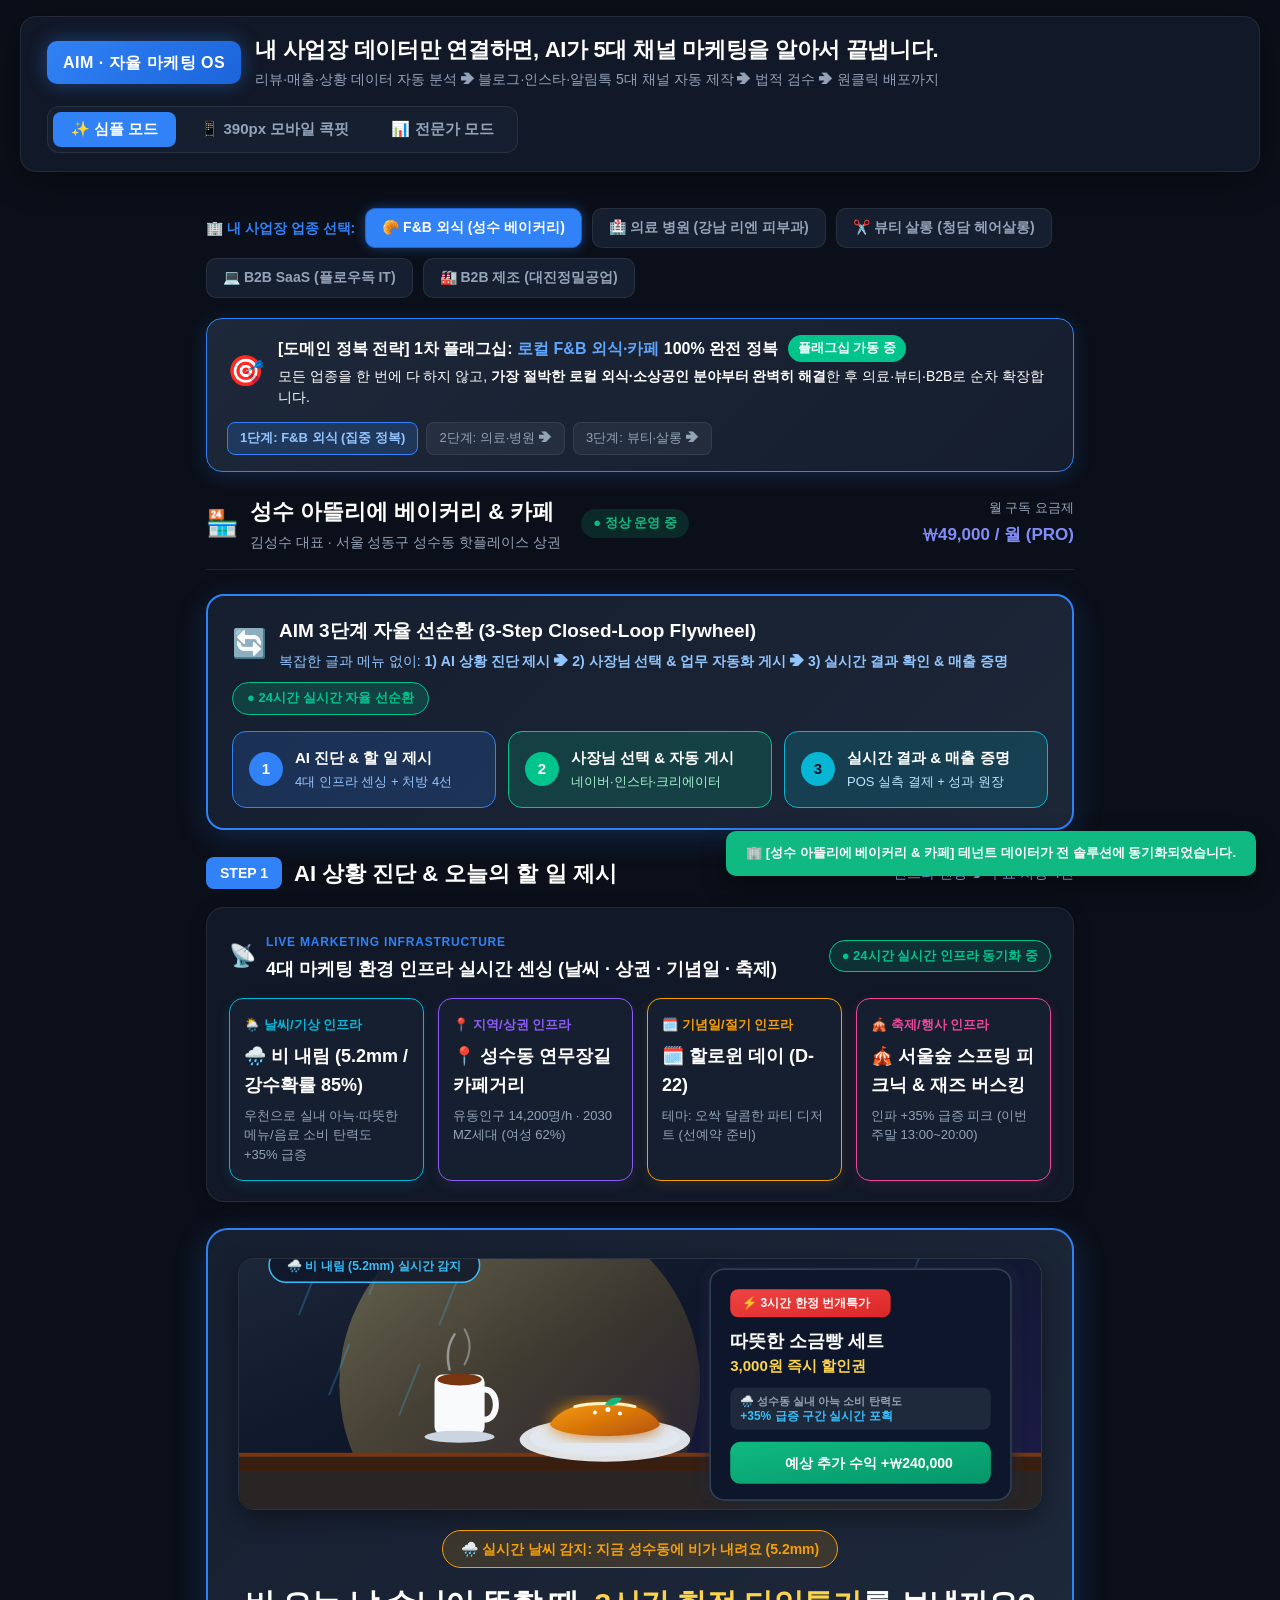
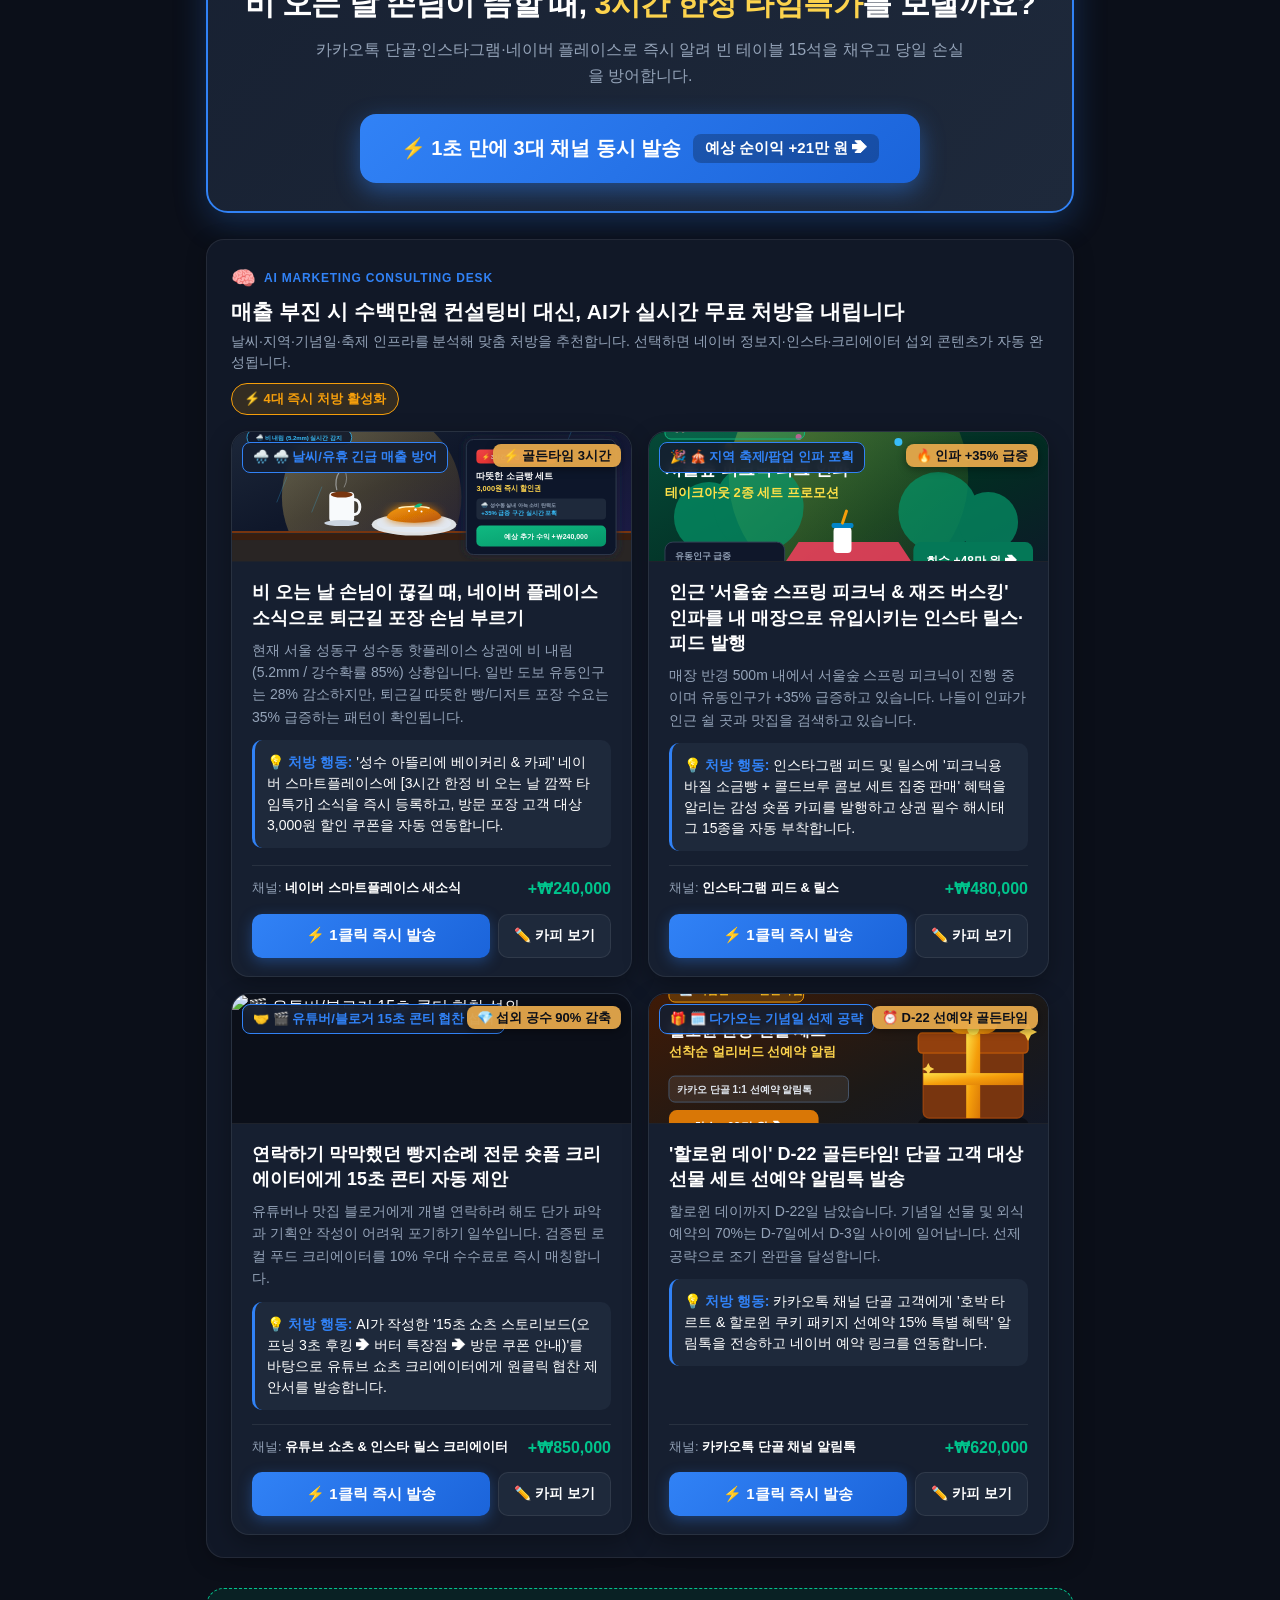
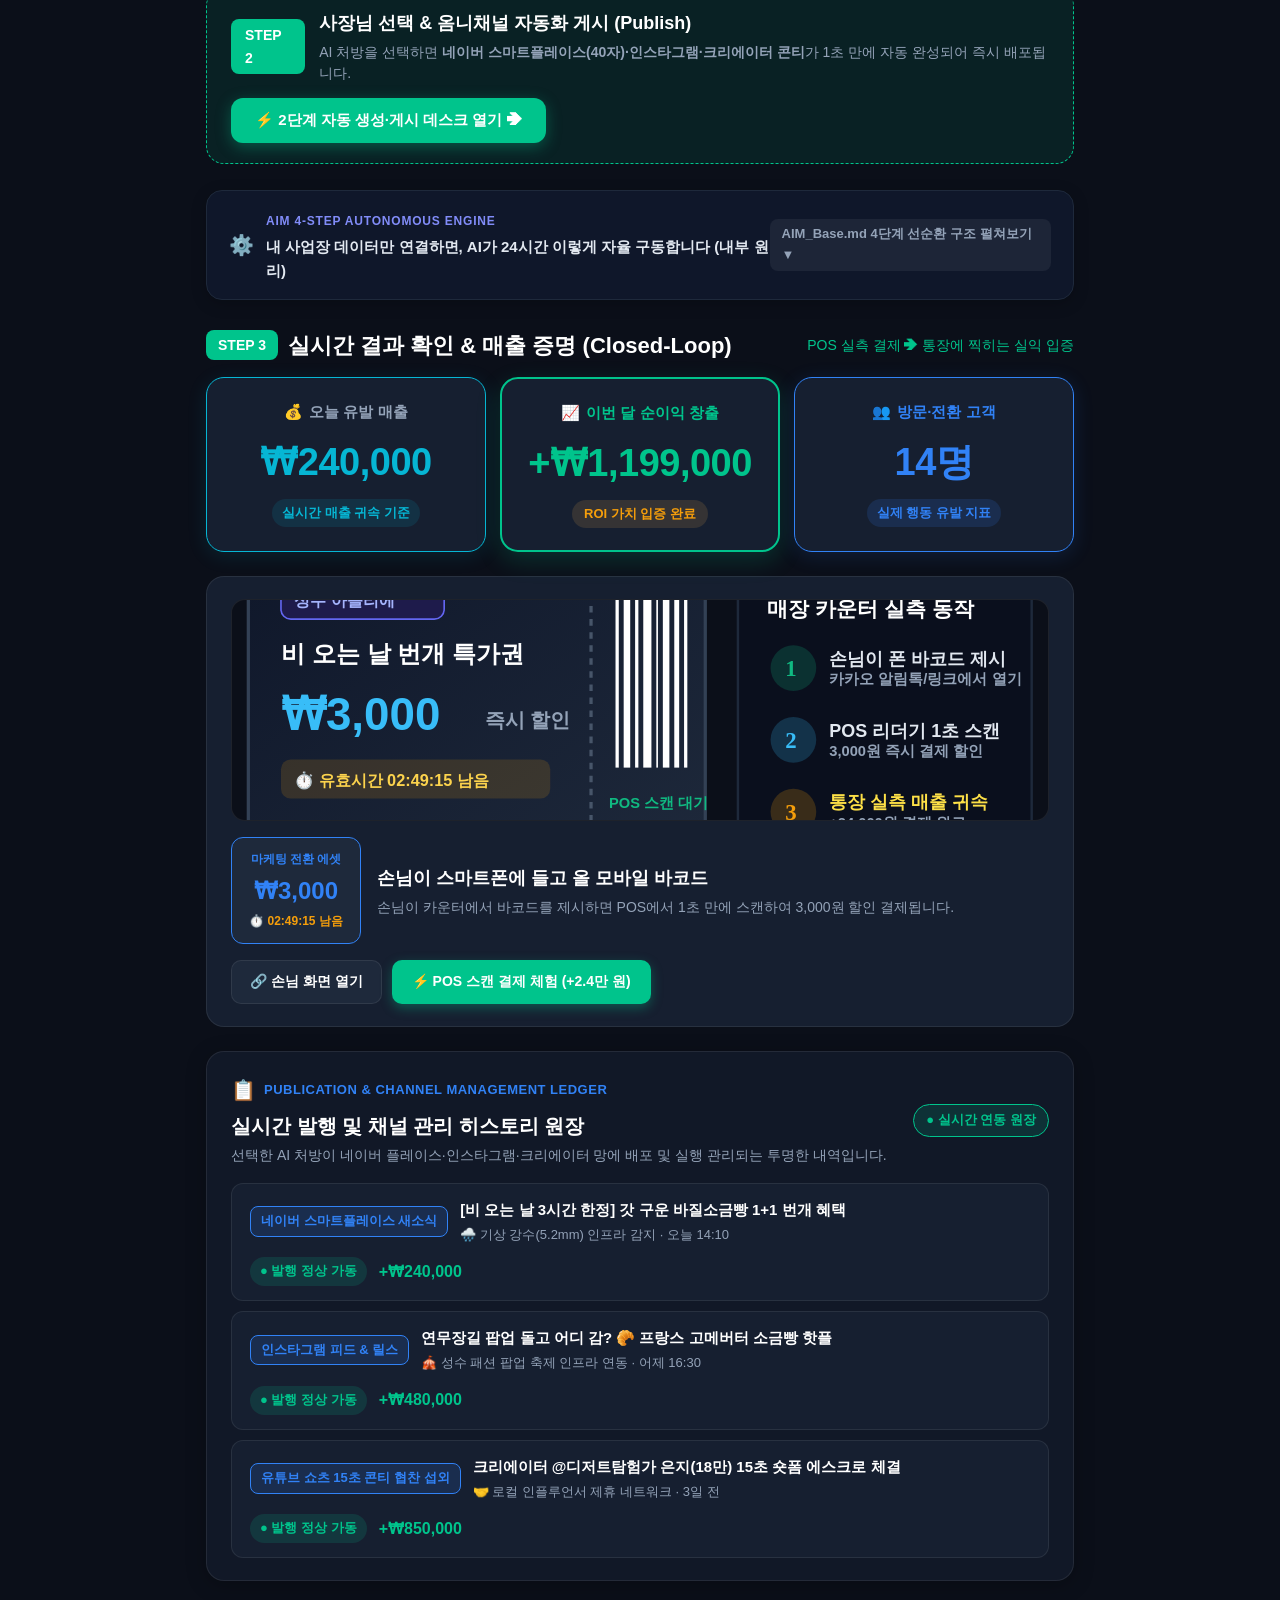
==== commit e6e1ebca: "feat(ui): scale up Korean typography and declutter text density for ergonomics" ====
--- a/index.html
+++ b/index.html
@@ -27,7 +27,7 @@
       --cyan: #06B6D4;     /* Electric Cyan */
     }
     * { box-sizing: border-box; margin: 0; padding: 0; font-family: "Pretendard", -apple-system, BlinkMacSystemFont, "Segoe UI", Roboto, sans-serif; }
-    body { background-color: var(--bg); color: var(--text-main); min-height: 100vh; padding: 16px 20px 40px; }
+    body { background-color: var(--bg); color: var(--text-main); min-height: 100vh; padding: 16px 20px 40px; font-size: 16px; line-height: 1.6; -webkit-font-smoothing: antialiased; }
     
     /* Global Container */
     .master-wrapper { max-width: 1780px; width: 100%; margin: 0 auto; }
@@ -37,7 +37,7 @@
       background: var(--panel);
       border: 1px solid var(--card-border);
       border-radius: 16px;
-      padding: 16px 24px;
+      padding: 18px 26px;
       margin-bottom: 16px;
       display: flex;
       justify-content: space-between;
@@ -46,27 +46,27 @@
       gap: 16px;
       box-shadow: 0 8px 32px rgba(0,0,0,0.4);
     }
-    .brand-title { display: flex; align-items: center; gap: 12px; }
+    .brand-title { display: flex; align-items: center; gap: 14px; }
     .brand-logo-badge {
       background: linear-gradient(135deg, #3182F6 0%, #1B64DA 100%);
       color: #FFF;
       font-weight: 900;
-      font-size: 15px;
-      padding: 8px 14px;
+      font-size: 16px;
+      padding: 9px 16px;
       border-radius: 10px;
       letter-spacing: 0.5px;
       box-shadow: 0 0 20px rgba(49, 130, 246, 0.4);
     }
-    .brand-text h1 { font-size: 20px; font-weight: 800; color: #FFF; letter-spacing: -0.3px; }
-    .brand-text p { font-size: 12px; color: var(--text-muted); margin-top: 2px; }
+    .brand-text h1 { font-size: 22px; font-weight: 800; color: #FFF; letter-spacing: -0.3px; line-height: 1.35; }
+    .brand-text p { font-size: 14px; color: var(--text-muted); margin-top: 3px; }
 
     .telemetry-bar { display: flex; align-items: center; gap: 10px; flex-wrap: wrap; }
     .telem-pill {
       background: var(--card);
       border: 1px solid var(--card-border);
-      padding: 6px 12px;
+      padding: 7px 14px;
       border-radius: 8px;
-      font-size: 11px;
+      font-size: 13px;
       font-weight: 700;
       display: inline-flex;
       align-items: center;
@@ -98,15 +98,15 @@
       background: transparent;
       border: none;
       color: #94A3B8;
-      font-size: 12px;
+      font-size: 14px;
       font-weight: 700;
-      padding: 9px 18px;
-      border-radius: 8px;
+      padding: 10px 18px;
+      border-radius: 9px;
       cursor: pointer;
       transition: all 0.2s;
       display: flex;
       align-items: center;
-      gap: 6px;
+      gap: 7px;
     }
     .mode-tab-btn:hover { color: #FFF; background: rgba(255,255,255,0.05); }
     .mode-tab-btn.active {
@@ -118,16 +118,16 @@
     .tenant-quick-bar {
       display: flex;
       align-items: center;
-      gap: 6px;
+      gap: 8px;
       overflow-x: auto;
     }
     .tenant-quick-btn {
       background: var(--card);
       border: 1px solid var(--card-border);
       color: var(--text-muted);
-      font-size: 11px;
+      font-size: 13px;
       font-weight: 700;
-      padding: 7px 12px;
+      padding: 8px 14px;
       border-radius: 8px;
       cursor: pointer;
       transition: all 0.15s;
@@ -145,9 +145,9 @@
       background: var(--card);
       border: 1.5px solid var(--card-border);
       color: var(--text-muted);
-      font-size: 12px;
+      font-size: 14px;
       font-weight: 800;
-      padding: 8px 14px;
+      padding: 10px 16px;
       border-radius: 10px;
       cursor: pointer;
       transition: all 0.15s ease;
@@ -169,9 +169,9 @@
       background: transparent;
       border: 1px solid transparent;
       color: #94A3B8;
-      font-size: 12px;
-      font-weight: 700;
-      padding: 8px 14px;
+      font-size: 14px;
+      font-weight: 800;
+      padding: 10px 18px;
       border-radius: 8px;
       cursor: pointer;
       transition: all 0.15s ease;
@@ -727,14 +727,14 @@
         </div>
       </div>
       <div style="display: flex; align-items: center; gap: 8px;">
-        <div style="display: flex; gap: 4px; background: var(--card); padding: 4px; border-radius: 10px; border: 1.5px solid var(--card-border);">
-          <button id="btnModeSimple" onclick="toggleUIMode('simple')" style="padding: 7px 16px; font-size: 13px; font-weight: 800; border-radius: 7px; border: none; cursor: pointer; background: var(--primary); color: #FFFFFF; transition: all 0.2s;">
+        <div style="display: flex; gap: 6px; background: var(--card); padding: 5px; border-radius: 12px; border: 1.5px solid var(--card-border);">
+          <button id="btnModeSimple" onclick="toggleUIMode('simple')" style="padding: 8px 18px; font-size: 15px; font-weight: 800; border-radius: 8px; border: none; cursor: pointer; background: var(--primary); color: #FFFFFF; transition: all 0.2s;">
             ✨ 심플 모드
           </button>
-          <button id="btnModeMobile" onclick="toggleUIMode('mobile')" style="padding: 7px 16px; font-size: 13px; font-weight: 700; border-radius: 7px; border: none; cursor: pointer; background: transparent; color: var(--text-muted); transition: all 0.2s;">
+          <button id="btnModeMobile" onclick="toggleUIMode('mobile')" style="padding: 8px 18px; font-size: 15px; font-weight: 700; border-radius: 8px; border: none; cursor: pointer; background: transparent; color: var(--text-muted); transition: all 0.2s;">
             📱 390px 모바일 콕핏
           </button>
-          <button id="btnModeAdvanced" onclick="toggleUIMode('advanced')" style="padding: 7px 16px; font-size: 13px; font-weight: 700; border-radius: 7px; border: none; cursor: pointer; background: transparent; color: var(--text-muted); transition: all 0.2s;">
+          <button id="btnModeAdvanced" onclick="toggleUIMode('advanced')" style="padding: 8px 18px; font-size: 15px; font-weight: 700; border-radius: 8px; border: none; cursor: pointer; background: transparent; color: var(--text-muted); transition: all 0.2s;">
             📊 전문가 모드
           </button>
         </div>
@@ -747,8 +747,8 @@
     <section id="viewSimple" class="view-panel" style="display: block; max-width: 900px; margin: 0 auto; padding: 20px 16px 48px;">
       
       <!-- Industry / Tenant Switcher Bar for Clean Mode -->
-      <div style="margin-bottom: 20px; display: flex; align-items: center; gap: 8px; flex-wrap: wrap;">
-        <span style="font-size: 12px; font-weight: 800; color: var(--primary);">🏢 내 사업장 업종 선택:</span>
+      <div style="margin-bottom: 20px; display: flex; align-items: center; gap: 10px; flex-wrap: wrap;">
+        <span style="font-size: 14px; font-weight: 800; color: var(--primary);">🏢 내 사업장 업종 선택:</span>
         <button id="sBtn_TENANT_001" class="simple-tenant-btn active" onclick="switchTenant('TENANT_001')">🥐 F&B 외식 (성수 베이커리)</button>
         <button id="sBtn_TENANT_002" class="simple-tenant-btn" onclick="switchTenant('TENANT_002')">🏥 의료 병원 (강남 리엔 피부과)</button>
         <button id="sBtn_TENANT_003" class="simple-tenant-btn" onclick="switchTenant('TENANT_003')">✂️ 뷰티 살롱 (청담 헤어살롱)</button>
@@ -757,81 +757,81 @@
       </div>
 
       <!-- Domain Conquest Strategy Banner (1차 로컬 F&B 외식·카페 완전 정복 전략) -->
-      <div style="background: linear-gradient(135deg, rgba(30, 41, 59, 0.95) 0%, rgba(22, 31, 48, 0.9) 100%); border: 1.5px solid var(--primary); border-radius: 14px; padding: 14px 18px; margin-bottom: 20px; display: flex; justify-content: space-between; align-items: center; flex-wrap: wrap; gap: 12px; box-shadow: 0 4px 20px rgba(49, 130, 246, 0.2);">
+      <div style="background: linear-gradient(135deg, rgba(30, 41, 59, 0.95) 0%, rgba(22, 31, 48, 0.9) 100%); border: 1.5px solid var(--primary); border-radius: 16px; padding: 16px 20px; margin-bottom: 22px; display: flex; justify-content: space-between; align-items: center; flex-wrap: wrap; gap: 14px; box-shadow: 0 4px 20px rgba(49, 130, 246, 0.2);">
+        <div style="display: flex; align-items: center; gap: 14px;">
+          <span style="font-size: 30px;">🎯</span>
+          <div>
+            <div style="font-size: 16px; font-weight: 900; color: #FFFFFF; display: flex; align-items: center; gap: 10px;">
+              <span>[도메인 정복 전략] 1차 플래그십: <strong style="color: #60A5FA;">로컬 F&B 외식·카페</strong> 100% 완전 정복</span>
+              <span style="font-size: 13px; background: var(--success); color: #FFFFFF; padding: 3px 10px; border-radius: 999px; font-weight: 800;">플래그십 가동 중</span>
+            </div>
+            <div style="font-size: 14px; color: var(--text-main); margin-top: 4px; line-height: 1.5;">
+              모든 업종을 한 번에 다 하지 않고, <strong>가장 절박한 로컬 외식·소상공인 분야부터 완벽히 해결</strong>한 후 의료·뷰티·B2B로 순차 확장합니다.
+            </div>
+          </div>
+        </div>
+        <div style="display: flex; gap: 8px; font-size: 13px; color: var(--text-muted);">
+          <span style="background: rgba(49, 130, 246, 0.2); color: #93C5FD; border: 1px solid var(--primary); padding: 5px 12px; border-radius: 8px; font-weight: 800;">1단계: F&B 외식 (집중 정복)</span>
+          <span style="background: rgba(255,255,255,0.05); border: 1px solid rgba(255,255,255,0.08); padding: 5px 12px; border-radius: 8px;">2단계: 의료·병원 ➔</span>
+          <span style="background: rgba(255,255,255,0.05); border: 1px solid rgba(255,255,255,0.08); padding: 5px 12px; border-radius: 8px;">3단계: 뷰티·살롱 ➔</span>
+        </div>
+      </div>
+
+      <!-- Store Selector Pill -->
+      <div style="display: flex; justify-content: space-between; align-items: center; margin-bottom: 24px; padding-bottom: 16px; border-bottom: 1px solid #1E293B;">
         <div style="display: flex; align-items: center; gap: 12px;">
-          <span style="font-size: 26px;">🎯</span>
+          <span style="font-size: 26px;">🏪</span>
           <div>
-            <div style="font-size: 14px; font-weight: 900; color: #FFFFFF; display: flex; align-items: center; gap: 8px;">
-              <span>[도메인 정복 전략] 1차 플래그십: <strong style="color: #60A5FA;">로컬 F&B 외식·카페</strong> 100% 완전 정복</span>
-              <span style="font-size: 11px; background: var(--success); color: #FFFFFF; padding: 2px 8px; border-radius: 999px; font-weight: 800;">플래그십 가동 중</span>
-            </div>
-            <div style="font-size: 12px; color: var(--text-main); margin-top: 2px;">
-              모든 업종을 한 번에 다 하지 않고, <strong>가장 절박한 로컬 외식·소상공인 분야부터 완벽히 해결</strong>한 후 의료·뷰티·B2B로 순차 확장합니다.
-            </div>
-          </div>
-        </div>
-        <div style="display: flex; gap: 6px; font-size: 11px; color: var(--text-muted);">
-          <span style="background: rgba(49, 130, 246, 0.2); color: #93C5FD; border: 1px solid var(--primary); padding: 4px 10px; border-radius: 6px; font-weight: 800;">1단계: F&B 외식 (집중 정복)</span>
-          <span style="background: rgba(255,255,255,0.05); border: 1px solid rgba(255,255,255,0.08); padding: 4px 10px; border-radius: 6px;">2단계: 의료·병원 ➔</span>
-          <span style="background: rgba(255,255,255,0.05); border: 1px solid rgba(255,255,255,0.08); padding: 4px 10px; border-radius: 6px;">3단계: 뷰티·살롱 ➔</span>
+            <div id="simpleStoreName" style="font-size: 22px; font-weight: 900; color: #FFFFFF;">성수 아뜰리에 베이커리 & 카페</div>
+            <div id="simpleStoreSub" style="font-size: 14px; color: #94A3B8; margin-top: 2px;">김성수 대표 · 서울 성수동 상권</div>
+          </div>
+          <span style="font-size: 13px; color: #10B981; background: rgba(16,185,129,0.15); padding: 4px 12px; border-radius: 999px; font-weight: 800; margin-left: 8px;">● 정상 운영 중</span>
+        </div>
+        <div style="text-align: right;">
+          <div style="font-size: 13px; color: #94A3B8;">월 구독 요금제</div>
+          <div id="simpleStorePlan" style="font-size: 17px; font-weight: 800; color: #818CF8; margin-top: 2px;">₩49,000 / 월 (PRO)</div>
         </div>
       </div>
 
-      <!-- Store Selector Pill -->
-      <div style="display: flex; justify-content: space-between; align-items: center; margin-bottom: 20px; padding-bottom: 12px; border-bottom: 1px solid #1E293B;">
-        <div style="display: flex; align-items: center; gap: 10px;">
-          <span style="font-size: 22px;">🏪</span>
-          <div>
-            <div id="simpleStoreName" style="font-size: 17px; font-weight: 900; color: #FFFFFF;">성수 아뜰리에 베이커리 & 카페</div>
-            <div id="simpleStoreSub" style="font-size: 11px; color: #94A3B8;">김성수 대표 · 서울 성수동 상권</div>
-          </div>
-          <span style="font-size: 11px; color: #10B981; background: rgba(16,185,129,0.15); padding: 3px 10px; border-radius: 999px; font-weight: 800; margin-left: 6px;">● 정상 운영 중</span>
-        </div>
-        <div style="text-align: right;">
-          <div style="font-size: 11px; color: #94A3B8;">월 구독 요금제</div>
-          <div id="simpleStorePlan" style="font-size: 14px; font-weight: 800; color: #818CF8;">₩49,000 / 월 (PRO)</div>
-        </div>
-      </div>
-
       <!-- AIM 3-Step Autonomous Closed-Loop Flywheel Master Banner -->
-      <div style="background: linear-gradient(135deg, rgba(22, 31, 48, 0.95) 0%, rgba(30, 41, 59, 0.9) 100%); border: 2px solid var(--primary); border-radius: 18px; padding: 18px 22px; margin-bottom: 24px; box-shadow: 0 8px 30px rgba(49, 130, 246, 0.2);">
-        <div style="display: flex; justify-content: space-between; align-items: center; margin-bottom: 14px; flex-wrap: wrap; gap: 8px;">
-          <div style="display: flex; align-items: center; gap: 10px;">
-            <span style="font-size: 24px;">🔄</span>
+      <div style="background: linear-gradient(135deg, rgba(22, 31, 48, 0.95) 0%, rgba(30, 41, 59, 0.9) 100%); border: 2px solid var(--primary); border-radius: 18px; padding: 20px 24px; margin-bottom: 26px; box-shadow: 0 8px 30px rgba(49, 130, 246, 0.2);">
+        <div style="display: flex; justify-content: space-between; align-items: center; margin-bottom: 16px; flex-wrap: wrap; gap: 10px;">
+          <div style="display: flex; align-items: center; gap: 12px;">
+            <span style="font-size: 28px;">🔄</span>
             <div>
-              <div style="font-size: 15px; font-weight: 900; color: #FFFFFF;">
+              <div style="font-size: 19px; font-weight: 900; color: #FFFFFF;">
                 AIM 3단계 자율 선순환 (3-Step Closed-Loop Flywheel)
               </div>
-              <div style="font-size: 12px; color: #93C5FD; margin-top: 2px;">
+              <div style="font-size: 14px; color: #93C5FD; margin-top: 3px;">
                 복잡한 글과 메뉴 없이: <strong>1) AI 상황 진단 제시 ➔ 2) 사장님 선택 & 업무 자동화 게시 ➔ 3) 실시간 결과 확인 & 매출 증명</strong>
               </div>
             </div>
           </div>
-          <span style="font-size: 11px; background: rgba(0, 196, 140, 0.2); color: var(--success); border: 1px solid var(--success); padding: 4px 12px; border-radius: 999px; font-weight: 800;">
+          <span style="font-size: 13px; background: rgba(0, 196, 140, 0.2); color: var(--success); border: 1px solid var(--success); padding: 5px 14px; border-radius: 999px; font-weight: 800;">
             ● 24시간 실시간 자율 선순환
           </span>
         </div>
         <!-- 3-Step Indicator Bar -->
-        <div style="display: grid; grid-template-columns: repeat(3, 1fr); gap: 10px;">
-          <a href="#step1ProposeSection" style="text-decoration: none; background: rgba(49, 130, 246, 0.18); border: 1.5px solid var(--primary); border-radius: 12px; padding: 12px 14px; display: flex; align-items: center; gap: 10px; transition: transform 0.15s;">
-            <span style="background: var(--primary); color: #FFFFFF; font-weight: 900; font-size: 13px; width: 28px; height: 28px; border-radius: 50%; display: flex; align-items: center; justify-content: center; flex-shrink: 0;">1</span>
+        <div style="display: grid; grid-template-columns: repeat(3, 1fr); gap: 12px;">
+          <a href="#step1ProposeSection" style="text-decoration: none; background: rgba(49, 130, 246, 0.18); border: 1.5px solid var(--primary); border-radius: 14px; padding: 14px 16px; display: flex; align-items: center; gap: 12px; transition: transform 0.15s;">
+            <span style="background: var(--primary); color: #FFFFFF; font-weight: 900; font-size: 15px; width: 34px; height: 34px; border-radius: 50%; display: flex; align-items: center; justify-content: center; flex-shrink: 0;">1</span>
             <div>
-              <div style="font-size: 12px; font-weight: 900; color: #FFFFFF;">AI 진단 & 할 일 제시</div>
-              <div style="font-size: 10px; color: #93C5FD;">4대 인프라 센싱 + 처방 4선</div>
+              <div style="font-size: 15px; font-weight: 900; color: #FFFFFF;">AI 진단 & 할 일 제시</div>
+              <div style="font-size: 13px; color: #93C5FD; margin-top: 2px;">4대 인프라 센싱 + 처방 4선</div>
             </div>
           </a>
-          <div onclick="openPublishingModal(currentAdviceId || 'ADV_TENANT_001_WEATHER')" style="cursor: pointer; background: rgba(0, 196, 140, 0.18); border: 1.5px solid var(--success); border-radius: 12px; padding: 12px 14px; display: flex; align-items: center; gap: 10px; transition: transform 0.15s;">
-            <span style="background: var(--success); color: #FFFFFF; font-weight: 900; font-size: 13px; width: 28px; height: 28px; border-radius: 50%; display: flex; align-items: center; justify-content: center; flex-shrink: 0;">2</span>
+          <div onclick="openPublishingModal(currentAdviceId || 'ADV_TENANT_001_WEATHER')" style="cursor: pointer; background: rgba(0, 196, 140, 0.18); border: 1.5px solid var(--success); border-radius: 14px; padding: 14px 16px; display: flex; align-items: center; gap: 12px; transition: transform 0.15s;">
+            <span style="background: var(--success); color: #FFFFFF; font-weight: 900; font-size: 15px; width: 34px; height: 34px; border-radius: 50%; display: flex; align-items: center; justify-content: center; flex-shrink: 0;">2</span>
             <div>
-              <div style="font-size: 12px; font-weight: 900; color: #FFFFFF;">사장님 선택 & 자동 게시</div>
-              <div style="font-size: 10px; color: #A7F3D0;">네이버·인스타·크리에이터</div>
-            </div>
-          </div>
-          <a href="#step3ResultsSection" style="text-decoration: none; background: rgba(6, 182, 212, 0.18); border: 1.5px solid var(--cyan); border-radius: 12px; padding: 12px 14px; display: flex; align-items: center; gap: 10px; transition: transform 0.15s;">
-            <span style="background: var(--cyan); color: #0B0F19; font-weight: 900; font-size: 13px; width: 28px; height: 28px; border-radius: 50%; display: flex; align-items: center; justify-content: center; flex-shrink: 0;">3</span>
+              <div style="font-size: 15px; font-weight: 900; color: #FFFFFF;">사장님 선택 & 자동 게시</div>
+              <div style="font-size: 13px; color: #A7F3D0; margin-top: 2px;">네이버·인스타·크리에이터</div>
+            </div>
+          </div>
+          <a href="#step3ResultsSection" style="text-decoration: none; background: rgba(6, 182, 212, 0.18); border: 1.5px solid var(--cyan); border-radius: 14px; padding: 14px 16px; display: flex; align-items: center; gap: 12px; transition: transform 0.15s;">
+            <span style="background: var(--cyan); color: #0B0F19; font-weight: 900; font-size: 15px; width: 34px; height: 34px; border-radius: 50%; display: flex; align-items: center; justify-content: center; flex-shrink: 0;">3</span>
             <div>
-              <div style="font-size: 12px; font-weight: 900; color: #FFFFFF;">실시간 결과 & 매출 증명</div>
-              <div style="font-size: 10px; color: #BAE6FD;">POS 실측 결제 + 성과 원장</div>
+              <div style="font-size: 15px; font-weight: 900; color: #FFFFFF;">실시간 결과 & 매출 증명</div>
+              <div style="font-size: 13px; color: #BAE6FD; margin-top: 2px;">POS 실측 결제 + 성과 원장</div>
             </div>
           </a>
         </div>
@@ -840,104 +840,104 @@
       <!-- ======================================================== -->
       <!-- STEP 1: AI 상황 진단 & 할 일 제시 (Propose) -->
       <!-- ======================================================== -->
-      <div id="step1ProposeSection" style="margin-bottom: 28px;">
-        <div style="display: flex; align-items: center; gap: 10px; margin-bottom: 14px;">
-          <span style="background: var(--primary); color: #FFFFFF; font-weight: 900; font-size: 13px; padding: 4px 12px; border-radius: 8px;">STEP 1</span>
-          <h3 style="font-size: 18px; font-weight: 900; color: #FFFFFF; margin: 0;">AI 상황 진단 & 오늘의 할 일 제시</h3>
-          <span style="font-size: 11px; color: #93C5FD; margin-left: auto;">인프라 센싱 ➔ 무료 처방 4선</span>
+      <div id="step1ProposeSection" style="margin-bottom: 30px;">
+        <div style="display: flex; align-items: center; gap: 12px; margin-bottom: 16px;">
+          <span style="background: var(--primary); color: #FFFFFF; font-weight: 900; font-size: 14px; padding: 5px 14px; border-radius: 8px;">STEP 1</span>
+          <h3 style="font-size: 22px; font-weight: 900; color: #FFFFFF; margin: 0;">AI 상황 진단 & 오늘의 할 일 제시</h3>
+          <span style="font-size: 14px; color: #93C5FD; margin-left: auto;">인프라 센싱 ➔ 무료 처방 4선</span>
         </div>
 
         <!-- 4-Pillar Environmental Infrastructure Live Sensing Bar -->
-        <div style="background: var(--panel); border: 1px solid var(--card-border); border-radius: 16px; padding: 18px 20px; margin-bottom: 24px; box-shadow: 0 4px 16px rgba(0,0,0,0.25);">
-          <div style="display: flex; justify-content: space-between; align-items: center; margin-bottom: 12px; flex-wrap: wrap; gap: 8px;">
-            <div style="display: flex; align-items: center; gap: 8px;">
-              <span style="font-size: 18px;">📡</span>
+        <div style="background: var(--panel); border: 1px solid var(--card-border); border-radius: 18px; padding: 20px 22px; margin-bottom: 26px; box-shadow: 0 4px 16px rgba(0,0,0,0.25);">
+          <div style="display: flex; justify-content: space-between; align-items: center; margin-bottom: 14px; flex-wrap: wrap; gap: 10px;">
+            <div style="display: flex; align-items: center; gap: 10px;">
+              <span style="font-size: 22px;">📡</span>
               <div>
-                <span style="font-size: 11px; font-weight: 800; color: var(--primary); letter-spacing: 0.5px;">LIVE MARKETING INFRASTRUCTURE</span>
-                <h3 style="font-size: 15px; font-weight: 900; color: var(--text-main);">4대 마케팅 환경 인프라 실시간 센싱 (날씨 · 상권 · 기념일 · 축제)</h3>
+                <span style="font-size: 12px; font-weight: 800; color: var(--primary); letter-spacing: 0.8px;">LIVE MARKETING INFRASTRUCTURE</span>
+                <h3 style="font-size: 18px; font-weight: 900; color: var(--text-main); margin-top: 2px;">4대 마케팅 환경 인프라 실시간 센싱 (날씨 · 상권 · 기념일 · 축제)</h3>
               </div>
             </div>
-            <span style="font-size: 11px; color: var(--success); background: rgba(0,196,140,0.15); border: 1px solid var(--success); padding: 4px 10px; border-radius: 999px; font-weight: 800;">● 24시간 실시간 인프라 동기화 중</span>
-          </div>
-
-          <div style="display: grid; grid-template-columns: repeat(4, 1fr); gap: 12px;">
+            <span style="font-size: 13px; color: var(--success); background: rgba(0,196,140,0.15); border: 1px solid var(--success); padding: 5px 12px; border-radius: 999px; font-weight: 800;">● 24시간 실시간 인프라 동기화 중</span>
+          </div>
+
+          <div style="display: grid; grid-template-columns: repeat(4, 1fr); gap: 14px;">
             <!-- Infra 1: Weather -->
-            <div id="infraWeatherCard" style="background: var(--card); border: 1.5px solid var(--cyan); border-radius: 14px; padding: 14px; box-shadow: 0 4px 14px rgba(6,182,212,0.12);">
-              <div style="font-size: 11px; color: var(--cyan); font-weight: 800; margin-bottom: 4px; display: flex; align-items: center; gap: 4px;"><span>🌦️</span> <span>날씨/기상 인프라</span></div>
-              <div id="infraWeatherVal" style="font-size: 14px; font-weight: 900; color: var(--text-main); margin-bottom: 4px;">🌧️ 비 내림 (5.2mm)</div>
-              <div id="infraWeatherSub" style="font-size: 11px; color: var(--text-muted); line-height: 1.4;">실내 아늑 소비 탄력도 +35% 급증</div>
+            <div id="infraWeatherCard" style="background: var(--card); border: 1.5px solid var(--cyan); border-radius: 14px; padding: 16px 14px; box-shadow: 0 4px 14px rgba(6,182,212,0.12);">
+              <div style="font-size: 13px; color: var(--cyan); font-weight: 800; margin-bottom: 6px; display: flex; align-items: center; gap: 4px;"><span>🌦️</span> <span>날씨/기상 인프라</span></div>
+              <div id="infraWeatherVal" style="font-size: 18px; font-weight: 900; color: var(--text-main); margin-bottom: 6px;">🌧️ 비 내림 (5.2mm)</div>
+              <div id="infraWeatherSub" style="font-size: 13px; color: var(--text-muted); line-height: 1.5;">실내 아늑 소비 탄력도 +35% 급증</div>
             </div>
 
             <!-- Infra 2: Geography -->
-            <div id="infraGeoCard" style="background: var(--card); border: 1.5px solid var(--accent); border-radius: 14px; padding: 14px; box-shadow: 0 4px 14px rgba(139,126,216,0.12);">
-              <div style="font-size: 11px; color: var(--accent); font-weight: 800; margin-bottom: 4px; display: flex; align-items: center; gap: 4px;"><span>📍</span> <span>지역/상권 인프라</span></div>
-              <div id="infraGeoVal" style="font-size: 14px; font-weight: 900; color: var(--text-main); margin-bottom: 4px;">📍 성수 연무장길 카페거리</div>
-              <div id="infraGeoSub" style="font-size: 11px; color: var(--text-muted); line-height: 1.4;">유동인구 14,200명/h · 2030 62%</div>
+            <div id="infraGeoCard" style="background: var(--card); border: 1.5px solid var(--accent); border-radius: 14px; padding: 16px 14px; box-shadow: 0 4px 14px rgba(139,126,216,0.12);">
+              <div style="font-size: 13px; color: var(--accent); font-weight: 800; margin-bottom: 6px; display: flex; align-items: center; gap: 4px;"><span>📍</span> <span>지역/상권 인프라</span></div>
+              <div id="infraGeoVal" style="font-size: 18px; font-weight: 900; color: var(--text-main); margin-bottom: 6px;">📍 성수 연무장길 카페거리</div>
+              <div id="infraGeoSub" style="font-size: 13px; color: var(--text-muted); line-height: 1.5;">유동인구 14,200명/h · 2030 62%</div>
             </div>
 
             <!-- Infra 3: Anniversary -->
-            <div id="infraAnnivCard" style="background: var(--card); border: 1.5px solid var(--warning); border-radius: 14px; padding: 14px; box-shadow: 0 4px 14px rgba(229,168,75,0.12);">
-              <div style="font-size: 11px; color: var(--warning); font-weight: 800; margin-bottom: 4px; display: flex; align-items: center; gap: 4px;"><span>🗓️</span> <span>기념일/절기 인프라</span></div>
-              <div id="infraAnnivVal" style="font-size: 14px; font-weight: 900; color: var(--text-main); margin-bottom: 4px;">🗓️ 할로윈 데이 (D-22)</div>
-              <div id="infraAnnivSub" style="font-size: 11px; color: var(--text-muted); line-height: 1.4;">선예약 준비 단계 · 검색량 급증</div>
+            <div id="infraAnnivCard" style="background: var(--card); border: 1.5px solid var(--warning); border-radius: 14px; padding: 16px 14px; box-shadow: 0 4px 14px rgba(229,168,75,0.12);">
+              <div style="font-size: 13px; color: var(--warning); font-weight: 800; margin-bottom: 6px; display: flex; align-items: center; gap: 4px;"><span>🗓️</span> <span>기념일/절기 인프라</span></div>
+              <div id="infraAnnivVal" style="font-size: 18px; font-weight: 900; color: var(--text-main); margin-bottom: 6px;">🗓️ 할로윈 데이 (D-22)</div>
+              <div id="infraAnnivSub" style="font-size: 13px; color: var(--text-muted); line-height: 1.5;">선예약 준비 단계 · 검색량 급증</div>
             </div>
 
             <!-- Infra 4: Events/Festivals -->
-            <div id="infraEventCard" style="background: var(--card); border: 1.5px solid #D9658B; border-radius: 14px; padding: 14px; box-shadow: 0 4px 14px rgba(217,101,139,0.12);">
-              <div style="font-size: 11px; color: #D9658B; font-weight: 800; margin-bottom: 4px; display: flex; align-items: center; gap: 4px;"><span>🎪</span> <span>축제/행사 인프라</span></div>
-              <div id="infraEventVal" style="font-size: 14px; font-weight: 900; color: var(--text-main); margin-bottom: 4px;">🎪 서울숲 스프링 피크닉</div>
-              <div id="infraEventSub" style="font-size: 11px; color: var(--text-muted); line-height: 1.4;">인파 +35% 급증 (반경 500m)</div>
+            <div id="infraEventCard" style="background: var(--card); border: 1.5px solid #EC4899; border-radius: 14px; padding: 16px 14px; box-shadow: 0 4px 14px rgba(236,72,153,0.12);">
+              <div style="font-size: 13px; color: #EC4899; font-weight: 800; margin-bottom: 6px; display: flex; align-items: center; gap: 4px;"><span>🎪</span> <span>축제/행사 인프라</span></div>
+              <div id="infraEventVal" style="font-size: 18px; font-weight: 900; color: var(--text-main); margin-bottom: 6px;">🎪 서울숲 스프링 피크닉</div>
+              <div id="infraEventSub" style="font-size: 13px; color: var(--text-muted); line-height: 1.5;">인파 +35% 급증 (반경 500m)</div>
             </div>
           </div>
         </div>
 
         <!-- 1. Hero 1-Action Card (오늘 내가 할 일) -->
-        <div style="background: linear-gradient(135deg, var(--card) 0%, var(--card-elevated) 100%); border: 2px solid var(--primary); border-radius: 20px; padding: 26px 28px; margin-bottom: 24px; box-shadow: 0 10px 32px rgba(49, 130, 246, 0.25); text-align: center;">
+        <div style="background: linear-gradient(135deg, var(--card) 0%, var(--card-elevated) 100%); border: 2px solid var(--primary); border-radius: 22px; padding: 28px 30px; margin-bottom: 26px; box-shadow: 0 10px 32px rgba(49, 130, 246, 0.25); text-align: center;">
           
           <!-- Visual Hero Graphic Banner -->
-          <div style="width: 100%; border-radius: 14px; overflow: hidden; margin-bottom: 18px; box-shadow: 0 8px 25px rgba(0,0,0,0.4); border: 1.5px solid var(--card-border);">
+          <div style="width: 100%; border-radius: 16px; overflow: hidden; margin-bottom: 20px; box-shadow: 0 8px 25px rgba(0,0,0,0.4); border: 1.5px solid var(--card-border);">
             <img src="docs/design/images/img_rain_bakery.svg" alt="비 오는 날 바질소금빵 세트 프로모션" style="width: 100%; height: auto; max-height: 250px; object-fit: cover; display: block;" />
           </div>
 
-          <div id="simpleHeroBadge" style="display: inline-flex; align-items: center; gap: 6px; background: rgba(229,168,75,0.15); border: 1px solid var(--warning); padding: 5px 14px; border-radius: 999px; margin-bottom: 14px; font-size: 12px; font-weight: 800; color: var(--warning);">
+          <div id="simpleHeroBadge" style="display: inline-flex; align-items: center; gap: 8px; background: rgba(245,158,11,0.15); border: 1px solid var(--warning); padding: 7px 18px; border-radius: 999px; margin-bottom: 16px; font-size: 14px; font-weight: 800; color: var(--warning);">
             🌧️ 실시간 날씨 감지: 지금 성수동에 비가 내려요 (5.2mm)
           </div>
-          <h2 id="simpleHeroTitle" style="font-size: 25px; font-weight: 900; color: var(--text-main); line-height: 1.4; margin-bottom: 10px;">
+          <h2 id="simpleHeroTitle" style="font-size: 30px; font-weight: 900; color: var(--text-main); line-height: 1.35; margin-bottom: 12px; letter-spacing: -0.5px;">
             비 오는 날 손님이 뜸할 때, <span style="color: var(--primary);">3시간 한정 타임특가</span>를 보낼까요?
           </h2>
-          <p id="simpleHeroDesc" style="font-size: 14px; color: var(--text-muted); margin-bottom: 24px; max-width: 620px; margin-left: auto; margin-right: auto; line-height: 1.5;">
+          <p id="simpleHeroDesc" style="font-size: 16px; color: var(--text-secondary); margin-bottom: 26px; max-width: 660px; margin-left: auto; margin-right: auto; line-height: 1.6;">
             카카오톡 단골·인스타그램·네이버 플레이스로 즉시 알려 빈 테이블 15석을 채우고 당일 손실을 방어합니다.
           </p>
 
           <!-- Big Primary CTA Button -->
-          <button onclick="triggerMerchantQuickApprove()" style="width: 100%; max-width: 540px; background: linear-gradient(135deg, var(--primary) 0%, var(--primary-hover) 100%); color: #FFFFFF; font-size: 18px; font-weight: 900; border: none; padding: 19px 32px; border-radius: 16px; cursor: pointer; box-shadow: 0 8px 25px rgba(49, 130, 246, 0.45); display: inline-flex; align-items: center; justify-content: center; gap: 12px; transition: transform 0.1s;">
+          <button onclick="triggerMerchantQuickApprove()" style="width: 100%; max-width: 560px; background: linear-gradient(135deg, var(--primary) 0%, var(--primary-hover) 100%); color: #FFFFFF; font-size: 20px; font-weight: 900; border: none; padding: 20px 34px; border-radius: 16px; cursor: pointer; box-shadow: 0 8px 25px rgba(49, 130, 246, 0.45); display: inline-flex; align-items: center; justify-content: center; gap: 12px; transition: transform 0.1s;">
             <span id="simpleHeroBtnText">⚡ 1초 만에 3대 채널 동시 발송</span>
-            <span id="simpleHeroBtnSub" style="font-size: 13px; background: rgba(0,0,0,0.25); padding: 4px 10px; border-radius: 8px;">예상 순이익 +21만 원 ➔</span>
+            <span id="simpleHeroBtnSub" style="font-size: 15px; background: rgba(0,0,0,0.25); padding: 5px 12px; border-radius: 8px;">예상 순이익 +21만 원 ➔</span>
           </button>
         </div>
 
         <!-- AI Marketing Consulting Advisor Prescriptions Desk -->
-        <div style="background: var(--panel); border: 1px solid var(--card-border); border-radius: 18px; padding: 22px 24px; margin-bottom: 24px; box-shadow: 0 4px 20px rgba(0,0,0,0.25);">
-          <div style="display: flex; justify-content: space-between; align-items: center; margin-bottom: 16px; flex-wrap: wrap; gap: 8px;">
+        <div style="background: var(--panel); border: 1px solid var(--card-border); border-radius: 18px; padding: 22px 24px; margin-bottom: 26px; box-shadow: 0 4px 20px rgba(0,0,0,0.25);">
+          <div style="display: flex; justify-content: space-between; align-items: center; margin-bottom: 16px; flex-wrap: wrap; gap: 10px;">
             <div>
               <div style="display: flex; align-items: center; gap: 8px;">
-                <span style="font-size: 18px;">🧠</span>
-                <span style="font-size: 11px; font-weight: 800; color: var(--primary); letter-spacing: 0.5px;">AI MARKETING CONSULTING DESK</span>
+                <span style="font-size: 20px;">🧠</span>
+                <span style="font-size: 12px; font-weight: 800; color: var(--primary); letter-spacing: 0.8px;">AI MARKETING CONSULTING DESK</span>
               </div>
-              <h3 style="font-size: 18px; font-weight: 900; color: var(--text-main); margin-top: 4px;">
+              <h3 style="font-size: 21px; font-weight: 900; color: var(--text-main); margin-top: 4px; line-height: 1.35;">
                 매출 부진 시 수백만원 컨설팅비 대신, AI가 실시간 무료 처방을 내립니다
               </h3>
-              <p style="font-size: 12px; color: var(--text-muted); margin-top: 2px;">
+              <p style="font-size: 14px; color: var(--text-muted); margin-top: 4px; line-height: 1.5;">
                 날씨·지역·기념일·축제 인프라를 분석해 맞춤 처방을 추천합니다. 선택하면 네이버 정보지·인스타·크리에이터 섭외 콘텐츠가 자동 완성됩니다.
               </p>
             </div>
-            <span style="font-size: 11px; color: var(--warning); background: rgba(229,168,75,0.15); border: 1px solid var(--warning); padding: 4px 10px; border-radius: 999px; font-weight: 800;">
+            <span style="font-size: 13px; color: var(--warning); background: rgba(245,158,11,0.15); border: 1px solid var(--warning); padding: 5px 12px; border-radius: 999px; font-weight: 800;">
               ⚡ 4대 즉시 처방 활성화
             </span>
           </div>
 
           <!-- 4 Prescriptions Grid Container -->
-          <div id="consultingPrescriptionsGrid" style="display: grid; grid-template-columns: repeat(2, 1fr); gap: 14px;">
+          <div id="consultingPrescriptionsGrid" style="display: grid; grid-template-columns: repeat(2, 1fr); gap: 16px;">
             <!-- Dynamically populated by loadConsultingDesk() -->
           </div>
         </div>
@@ -946,67 +946,67 @@
       <!-- ======================================================== -->
       <!-- STEP 2 Bridge Card: 사장님 선택 & 업무 자동화 게시 -->
       <!-- ======================================================== -->
-      <div id="step2PublishBridge" style="background: rgba(0, 196, 140, 0.1); border: 1.5px dashed var(--success); border-radius: 16px; padding: 18px 22px; margin-bottom: 24px; display: flex; justify-content: space-between; align-items: center; flex-wrap: wrap; gap: 12px;">
-        <div style="display: flex; align-items: center; gap: 12px;">
-          <span style="background: var(--success); color: #FFFFFF; font-weight: 900; font-size: 13px; padding: 4px 12px; border-radius: 8px;">STEP 2</span>
+      <div id="step2PublishBridge" style="background: rgba(0, 196, 140, 0.1); border: 1.5px dashed var(--success); border-radius: 18px; padding: 20px 24px; margin-bottom: 26px; display: flex; justify-content: space-between; align-items: center; flex-wrap: wrap; gap: 14px;">
+        <div style="display: flex; align-items: center; gap: 14px;">
+          <span style="background: var(--success); color: #FFFFFF; font-weight: 900; font-size: 14px; padding: 5px 14px; border-radius: 8px;">STEP 2</span>
           <div>
-            <h4 style="font-size: 15px; font-weight: 900; color: var(--text-main); margin: 0;">사장님 선택 & 옴니채널 자동화 게시 (Publish)</h4>
-            <p style="font-size: 12px; color: var(--text-muted); margin: 3px 0 0;">
+            <h4 style="font-size: 18px; font-weight: 900; color: var(--text-main); margin: 0;">사장님 선택 & 옴니채널 자동화 게시 (Publish)</h4>
+            <p style="font-size: 14px; color: var(--text-secondary); margin: 4px 0 0; line-height: 1.5;">
               AI 처방을 선택하면 <strong>네이버 스마트플레이스(40자)·인스타그램·크리에이터 콘티</strong>가 1초 만에 자동 완성되어 즉시 배포됩니다.
             </p>
           </div>
         </div>
-        <button onclick="openPublishingModal(currentAdviceId || 'ADV_TENANT_001_WEATHER')" style="background: var(--success); color: #FFFFFF; font-size: 13px; font-weight: 900; border: none; padding: 11px 20px; border-radius: 10px; cursor: pointer; box-shadow: 0 4px 15px rgba(0, 196, 140, 0.35); display: flex; align-items: center; gap: 6px;">
+        <button onclick="openPublishingModal(currentAdviceId || 'ADV_TENANT_001_WEATHER')" style="background: var(--success); color: #FFFFFF; font-size: 15px; font-weight: 900; border: none; padding: 13px 24px; border-radius: 12px; cursor: pointer; box-shadow: 0 4px 15px rgba(0, 196, 140, 0.35); display: flex; align-items: center; gap: 8px;">
           <span>⚡ 2단계 자동 생성·게시 데스크 열기 ➔</span>
         </button>
       </div>
 
       <!-- 2. AIM_Base.md 4-Step Autonomous Marketing OS Cyclical Engine (Collapsible for Maximum Merchant Focus) -->
-      <details style="background: #0F172A; border: 1.5px solid #1E293B; border-radius: 16px; padding: 14px 20px; margin-bottom: 24px; box-shadow: 0 4px 16px rgba(0,0,0,0.2);">
+      <details style="background: #0F172A; border: 1.5px solid #1E293B; border-radius: 16px; padding: 16px 22px; margin-bottom: 26px; box-shadow: 0 4px 16px rgba(0,0,0,0.2);">
         <summary style="display: flex; justify-content: space-between; align-items: center; cursor: pointer; list-style: none; user-select: none;">
-          <div style="display: flex; align-items: center; gap: 10px;">
-            <span style="font-size: 18px;">⚙️</span>
+          <div style="display: flex; align-items: center; gap: 12px;">
+            <span style="font-size: 20px;">⚙️</span>
             <div>
-              <span style="font-size: 11px; font-weight: 800; color: #818CF8; letter-spacing: 0.5px;">AIM 4-STEP AUTONOMOUS ENGINE</span>
-              <h4 style="font-size: 14px; font-weight: 800; color: #E2E8F0; margin-top: 2px;">
+              <span style="font-size: 12px; font-weight: 800; color: #818CF8; letter-spacing: 0.8px;">AIM 4-STEP AUTONOMOUS ENGINE</span>
+              <h4 style="font-size: 15px; font-weight: 800; color: #E2E8F0; margin-top: 2px;">
                 내 사업장 데이터만 연결하면, AI가 24시간 이렇게 자율 구동합니다 (내부 원리)
               </h4>
             </div>
           </div>
-          <span style="font-size: 11px; color: #94A3B8; background: rgba(255,255,255,0.06); padding: 4px 10px; border-radius: 6px; font-weight: 700;">
+          <span style="font-size: 13px; color: #94A3B8; background: rgba(255,255,255,0.06); padding: 5px 12px; border-radius: 8px; font-weight: 700;">
             AIM_Base.md 4단계 선순환 구조 펼쳐보기 ▼
           </span>
         </summary>
 
-        <div style="display: grid; grid-template-columns: repeat(4, 1fr); gap: 12px; margin-top: 16px; padding-top: 14px; border-top: 1px solid #1E293B;">
-          <div style="background: #1E293B; border: 1px solid #334155; border-radius: 12px; padding: 14px; border-top: 3px solid #38BDF8;">
-            <div style="font-size: 11px; font-weight: 800; color: var(--cyan); margin-bottom: 4px;">1단계: 데이터 자동 연결</div>
-            <div style="font-size: 13px; font-weight: 900; color: var(--text-main); margin-bottom: 6px;">🔌 온·오프라인 수집</div>
-            <p style="font-size: 11px; color: var(--text-muted); line-height: 1.5;">
+        <div style="display: grid; grid-template-columns: repeat(4, 1fr); gap: 14px; margin-top: 18px; padding-top: 16px; border-top: 1px solid #1E293B;">
+          <div style="background: #1E293B; border: 1px solid #334155; border-radius: 12px; padding: 16px; border-top: 3px solid #38BDF8;">
+            <div style="font-size: 13px; font-weight: 800; color: var(--cyan); margin-bottom: 5px;">1단계: 데이터 자동 연결</div>
+            <div style="font-size: 15px; font-weight: 900; color: var(--text-main); margin-bottom: 6px;">🔌 온·오프라인 수집</div>
+            <p style="font-size: 13px; color: var(--text-muted); line-height: 1.5;">
               POS 결제·영수증 리뷰·네이버 플레이스·고객 피드백을 실시간 수집해 단일 원천 데이터(Single Source)로 정규화
             </p>
           </div>
 
-          <div style="background: var(--card); border: 1px solid var(--card-border); border-radius: 12px; padding: 14px; border-top: 3px solid var(--accent);">
-            <div style="font-size: 11px; font-weight: 800; color: var(--accent); margin-bottom: 4px;">2단계: 5대 채널 자동 분기</div>
-            <div style="font-size: 13px; font-weight: 900; color: var(--text-main); margin-bottom: 6px;">✍️ 채널별 맞춤 제작</div>
-            <p style="font-size: 11px; color: var(--text-muted); line-height: 1.5;">
+          <div style="background: var(--card); border: 1px solid var(--card-border); border-radius: 12px; padding: 16px; border-top: 3px solid var(--accent);">
+            <div style="font-size: 13px; font-weight: 800; color: var(--accent); margin-bottom: 5px;">2단계: 5대 채널 자동 분기</div>
+            <div style="font-size: 15px; font-weight: 900; color: var(--text-main); margin-bottom: 6px;">✍️ 채널별 맞춤 제작</div>
+            <p style="font-size: 13px; color: var(--text-muted); line-height: 1.5;">
               블로그 롱폼(SEO)·인스타 피드·카카오톡 단문·쇼츠 대본·상세페이지를 채널별 소비 문법에 맞춰 멀티 에이전트가 자동 생성
             </p>
           </div>
 
-          <div style="background: var(--card); border: 1px solid var(--card-border); border-radius: 12px; padding: 14px; border-top: 3px solid var(--success);">
-            <div style="font-size: 11px; font-weight: 800; color: var(--success); margin-bottom: 4px;">3단계: 법적 검수·원클릭 승인</div>
-            <div style="font-size: 13px; font-weight: 900; color: var(--text-main); margin-bottom: 6px;">🛡️ 표시광고·의료법 안심</div>
-            <p style="font-size: 11px; color: var(--text-muted); line-height: 1.5;">
+          <div style="background: var(--card); border: 1px solid var(--card-border); border-radius: 12px; padding: 16px; border-top: 3px solid var(--success);">
+            <div style="font-size: 13px; font-weight: 800; color: var(--success); margin-bottom: 5px;">3단계: 법적 검수·원클릭 승인</div>
+            <div style="font-size: 15px; font-weight: 900; color: var(--text-main); margin-bottom: 6px;">🛡️ 표시광고·의료법 안심</div>
+            <p style="font-size: 13px; color: var(--text-muted); line-height: 1.5;">
               과대광고·의료법 제56조·저작권을 AI가 100% 사전 검수하고, 사장님은 스마트폰에서 1초 만에 확인 후 원클릭 승인
             </p>
           </div>
 
-          <div style="background: var(--card); border: 1px solid var(--card-border); border-radius: 12px; padding: 14px; border-top: 3px solid var(--primary);">
-            <div style="font-size: 11px; font-weight: 800; color: var(--primary); margin-bottom: 4px;">4단계: 매출 증명·자율 학습</div>
-            <div style="font-size: 13px; font-weight: 900; color: var(--text-main); margin-bottom: 6px;">📈 Closed-Loop 매출 증명</div>
-            <p style="font-size: 11px; color: var(--text-muted); line-height: 1.5;">
+          <div style="background: var(--card); border: 1px solid var(--card-border); border-radius: 12px; padding: 16px; border-top: 3px solid var(--primary);">
+            <div style="font-size: 13px; font-weight: 800; color: var(--primary); margin-bottom: 5px;">4단계: 매출 증명·자율 학습</div>
+            <div style="font-size: 15px; font-weight: 900; color: var(--text-main); margin-bottom: 6px;">📈 Closed-Loop 매출 증명</div>
+            <p style="font-size: 13px; color: var(--text-muted); line-height: 1.5;">
               POS 실측 결제와 쿠폰 사용을 역추적하여 창출된 순이익(ROI)을 투명하게 입증하고 반응 좋은 카피를 AI가 자율 피드백 학습
             </p>
           </div>
@@ -1018,35 +1018,35 @@
       <!-- ======================================================== -->
       <div id="step3ResultsSection" style="margin-top: 28px; scroll-margin-top: 80px;">
         <div style="display: flex; align-items: center; gap: 10px; margin-bottom: 14px;">
-          <span style="background: var(--success); color: #FFFFFF; font-weight: 900; font-size: 13px; padding: 4px 12px; border-radius: 8px;">STEP 3</span>
-          <h3 style="font-size: 18px; font-weight: 900; color: var(--text-main); margin: 0;">실시간 결과 확인 & 매출 증명 (Closed-Loop)</h3>
-          <span style="font-size: 11px; color: var(--success); margin-left: auto;">POS 실측 결제 ➔ 통장에 찍히는 실익 입증</span>
+          <span style="background: var(--success); color: #FFFFFF; font-weight: 900; font-size: 14px; padding: 4px 12px; border-radius: 8px;">STEP 3</span>
+          <h3 style="font-size: 22px; font-weight: 900; color: var(--text-main); margin: 0;">실시간 결과 확인 & 매출 증명 (Closed-Loop)</h3>
+          <span style="font-size: 14px; color: var(--success); margin-left: auto;">POS 실측 결제 ➔ 통장에 찍히는 실익 입증</span>
         </div>
 
         <!-- 3. Clean 3-Number Metric Row (내가 얻는 효과) -->
         <div style="display: grid; grid-template-columns: repeat(3, 1fr); gap: 14px; margin-bottom: 24px;">
           <div style="background: var(--card); border: 1.5px solid var(--cyan); border-radius: 18px; padding: 22px 18px; text-align: center; box-shadow: 0 4px 20px rgba(6,182,212,0.12);">
-            <div style="display: flex; align-items: center; justify-content: center; gap: 6px; font-size: 13px; color: var(--text-muted); font-weight: 800; margin-bottom: 8px;">
+            <div style="display: flex; align-items: center; justify-content: center; gap: 6px; font-size: 15px; color: var(--text-muted); font-weight: 800; margin-bottom: 8px;">
               <span>💰</span> <span>오늘 유발 매출</span>
             </div>
-            <div id="simpleAttributedRev" style="font-size: 32px; font-weight: 900; color: var(--cyan); letter-spacing: -0.5px; font-variant-numeric: tabular-nums;">₩240,000</div>
-            <div style="font-size: 11px; color: var(--cyan); background: rgba(6,182,212,0.12); padding: 3px 8px; border-radius: 999px; display: inline-block; margin-top: 6px; font-weight: 800;">실시간 매출 귀속 기준</div>
+            <div id="simpleAttributedRev" style="font-size: 38px; font-weight: 900; color: var(--cyan); letter-spacing: -0.5px; font-variant-numeric: tabular-nums;">₩240,000</div>
+            <div style="font-size: 13px; color: var(--cyan); background: rgba(6,182,212,0.12); padding: 4px 10px; border-radius: 999px; display: inline-block; margin-top: 6px; font-weight: 800;">실시간 매출 귀속 기준</div>
           </div>
 
           <div style="background: var(--card); border: 2px solid var(--success); border-radius: 18px; padding: 22px 18px; text-align: center; box-shadow: 0 8px 25px rgba(0,196,140,0.2);">
-            <div style="display: flex; align-items: center; justify-content: center; gap: 6px; font-size: 13px; color: var(--success); font-weight: 800; margin-bottom: 8px;">
+            <div style="display: flex; align-items: center; justify-content: center; gap: 6px; font-size: 15px; color: var(--success); font-weight: 800; margin-bottom: 8px;">
               <span>📈</span> <span>이번 달 순이익 창출</span>
             </div>
-            <div id="simpleNetProfit" style="font-size: 32px; font-weight: 900; color: var(--success); letter-spacing: -0.5px; font-variant-numeric: tabular-nums;">+₩1,199,000</div>
-            <div style="font-size: 11px; color: var(--warning); background: rgba(229,168,75,0.15); padding: 3px 10px; border-radius: 999px; display: inline-block; margin-top: 6px; font-weight: 900;">ROI 가치 입증 완료</div>
+            <div id="simpleNetProfit" style="font-size: 38px; font-weight: 900; color: var(--success); letter-spacing: -0.5px; font-variant-numeric: tabular-nums;">+₩1,199,000</div>
+            <div style="font-size: 13px; color: var(--warning); background: rgba(229,168,75,0.15); padding: 4px 12px; border-radius: 999px; display: inline-block; margin-top: 6px; font-weight: 900;">ROI 가치 입증 완료</div>
           </div>
 
           <div style="background: var(--card); border: 1.5px solid var(--primary); border-radius: 18px; padding: 22px 18px; text-align: center; box-shadow: 0 4px 20px rgba(49,130,246,0.15);">
-            <div style="display: flex; align-items: center; justify-content: center; gap: 6px; font-size: 13px; color: var(--primary); font-weight: 800; margin-bottom: 8px;">
+            <div style="display: flex; align-items: center; justify-content: center; gap: 6px; font-size: 15px; color: var(--primary); font-weight: 800; margin-bottom: 8px;">
               <span>👥</span> <span>방문·전환 고객</span>
             </div>
-            <div id="simpleCustomerCount" style="font-size: 32px; font-weight: 900; color: var(--primary); letter-spacing: -0.5px; font-variant-numeric: tabular-nums;">14명</div>
-            <div style="font-size: 11px; color: var(--primary); background: rgba(49,130,246,0.15); padding: 3px 8px; border-radius: 999px; display: inline-block; margin-top: 6px; font-weight: 800;">실제 행동 유발 지표</div>
+            <div id="simpleCustomerCount" style="font-size: 38px; font-weight: 900; color: var(--primary); letter-spacing: -0.5px; font-variant-numeric: tabular-nums;">14명</div>
+            <div style="font-size: 13px; color: var(--primary); background: rgba(49,130,246,0.15); padding: 4px 10px; border-radius: 999px; display: inline-block; margin-top: 6px; font-weight: 800;">실제 행동 유발 지표</div>
           </div>
         </div>
 
@@ -1059,24 +1059,24 @@
 
           <div style="display: flex; justify-content: space-between; align-items: center; flex-wrap: wrap; gap: 16px;">
             <div style="display: flex; align-items: center; gap: 16px;">
-              <div style="background: var(--card-elevated); border: 1.5px solid var(--primary); border-radius: 12px; padding: 12px 16px; text-align: center; min-width: 120px;">
-                <div style="font-size: 10px; color: var(--primary); font-weight: 800;">마케팅 전환 에셋</div>
-                <div id="simpleVoucherAmount" style="font-size: 20px; font-weight: 900; color: var(--primary); margin: 2px 0; font-variant-numeric: tabular-nums;">₩3,000</div>
-                <div id="simpleVoucherTime" style="font-size: 9px; color: var(--warning); font-weight: 800;">⏱️ 02:49:15 남음</div>
+              <div style="background: var(--card-elevated); border: 1.5px solid var(--primary); border-radius: 12px; padding: 12px 16px; text-align: center; min-width: 130px;">
+                <div style="font-size: 12px; color: var(--primary); font-weight: 800;">마케팅 전환 에셋</div>
+                <div id="simpleVoucherAmount" style="font-size: 24px; font-weight: 900; color: var(--primary); margin: 2px 0; font-variant-numeric: tabular-nums;">₩3,000</div>
+                <div id="simpleVoucherTime" style="font-size: 12px; color: var(--warning); font-weight: 800;">⏱️ 02:49:15 남음</div>
               </div>
               <div>
-                <div id="simpleVoucherTitle" style="font-size: 15px; font-weight: 900; color: var(--text-main);">손님이 스마트폰에 들고 올 모바일 바코드</div>
-                <div id="simpleVoucherDesc" style="font-size: 12px; color: var(--text-muted); margin-top: 4px; line-height: 1.4;">
+                <div id="simpleVoucherTitle" style="font-size: 18px; font-weight: 900; color: var(--text-main);">손님이 스마트폰에 들고 올 모바일 바코드</div>
+                <div id="simpleVoucherDesc" style="font-size: 14px; color: var(--text-muted); margin-top: 4px; line-height: 1.5;">
                   손님이 카운터에서 바코드를 제시하면 POS에서 1초 만에 스캔하여 3,000원 할인 결제됩니다.
                 </div>
               </div>
             </div>
 
-            <div style="display: flex; gap: 8px;">
-              <button onclick="window.open('/c/AIM-SEONGSU-CR02-RAIN24K', '_blank')" style="background: var(--card-elevated); color: var(--text-main); font-size: 12px; font-weight: 800; border: 1px solid var(--card-border); padding: 11px 16px; border-radius: 8px; cursor: pointer;">
+            <div style="display: flex; gap: 10px;">
+              <button onclick="window.open('/c/AIM-SEONGSU-CR02-RAIN24K', '_blank')" style="background: var(--card-elevated); color: var(--text-main); font-size: 14px; font-weight: 800; border: 1px solid var(--card-border); padding: 12px 18px; border-radius: 10px; cursor: pointer;">
                 🔗 손님 화면 열기
               </button>
-              <button onclick="simulatePosRedeem('AIM-SEONGSU-CR02-RAIN24K')" style="background: var(--success); color: #FFFFFF; font-size: 12px; font-weight: 800; border: none; padding: 11px 18px; border-radius: 8px; cursor: pointer; box-shadow: 0 4px 12px rgba(0,196,140,0.35);">
+              <button onclick="simulatePosRedeem('AIM-SEONGSU-CR02-RAIN24K')" style="background: var(--success); color: #FFFFFF; font-size: 14px; font-weight: 800; border: none; padding: 12px 20px; border-radius: 10px; cursor: pointer; box-shadow: 0 4px 12px rgba(0,196,140,0.35);">
                 ⚡ POS 스캔 결제 체험 (+2.4만 원)
               </button>
             </div>
@@ -1088,17 +1088,17 @@
           <div style="display: flex; justify-content: space-between; align-items: center; margin-bottom: 16px; flex-wrap: wrap; gap: 8px;">
             <div>
               <div style="display: flex; align-items: center; gap: 8px;">
-                <span style="font-size: 18px;">📋</span>
-                <span style="font-size: 11px; font-weight: 800; color: var(--primary); letter-spacing: 0.5px;">PUBLICATION & CHANNEL MANAGEMENT LEDGER</span>
+                <span style="font-size: 20px;">📋</span>
+                <span style="font-size: 13px; font-weight: 800; color: var(--primary); letter-spacing: 0.5px;">PUBLICATION & CHANNEL MANAGEMENT LEDGER</span>
               </div>
-              <h3 style="font-size: 17px; font-weight: 900; color: var(--text-main); margin-top: 4px;">
+              <h3 style="font-size: 20px; font-weight: 900; color: var(--text-main); margin-top: 4px;">
                 실시간 발행 및 채널 관리 히스토리 원장
               </h3>
-              <p style="font-size: 12px; color: var(--text-muted); margin-top: 2px;">
+              <p style="font-size: 14px; color: var(--text-muted); margin-top: 2px;">
                 선택한 AI 처방이 네이버 플레이스·인스타그램·크리에이터 망에 배포 및 실행 관리되는 투명한 내역입니다.
               </p>
             </div>
-            <span style="font-size: 11px; color: var(--success); background: rgba(0,196,140,0.15); border: 1px solid var(--success); padding: 4px 10px; border-radius: 999px; font-weight: 800;">
+            <span style="font-size: 13px; color: var(--success); background: rgba(0,196,140,0.15); border: 1px solid var(--success); padding: 5px 12px; border-radius: 999px; font-weight: 800;">
               ● 실시간 연동 원장
             </span>
           </div>
@@ -2577,30 +2577,30 @@
     <!-- MODAL: AI 컨설팅 처방 채택 및 옴니채널 원클릭 발행 모달 -->
     <!-- ======================================================== -->
     <div id="publishingModal" style="display: none; position: fixed; top: 0; left: 0; width: 100vw; height: 100vh; background: rgba(18, 20, 23, 0.85); backdrop-filter: blur(8px); z-index: 9999; justify-content: center; align-items: center; padding: 20px;">
-      <div style="background: var(--card-elevated); border: 2px solid var(--primary); border-radius: 20px; width: 100%; max-width: 840px; max-height: 90vh; overflow-y: auto; box-shadow: 0 25px 50px -12px rgba(0, 0, 0, 0.7); display: flex; flex-direction: column;">
+      <div style="background: var(--card-elevated); border: 2px solid var(--primary); border-radius: 20px; width: 100%; max-width: 860px; max-height: 90vh; overflow-y: auto; box-shadow: 0 25px 50px -12px rgba(0, 0, 0, 0.7); display: flex; flex-direction: column;">
         <!-- Modal Header -->
-        <div style="padding: 20px 24px; border-bottom: 1px solid var(--card-border); display: flex; justify-content: space-between; align-items: flex-start;">
+        <div style="padding: 22px 26px; border-bottom: 1px solid var(--card-border); display: flex; justify-content: space-between; align-items: flex-start;">
           <div>
-            <div style="display: flex; align-items: center; gap: 8px; margin-bottom: 4px;">
-              <span style="background: var(--primary); color: #FFFFFF; font-weight: 900; font-size: 11px; padding: 2px 8px; border-radius: 6px;">STEP 2</span>
-              <span id="pubModalCategoryBadge" style="font-size: 11px; background: rgba(229,168,75,0.15); color: var(--warning); border: 1px solid var(--warning); padding: 3px 10px; border-radius: 999px; font-weight: 800;">
+            <div style="display: flex; align-items: center; gap: 8px; margin-bottom: 6px;">
+              <span style="background: var(--primary); color: #FFFFFF; font-weight: 900; font-size: 13px; padding: 3px 10px; border-radius: 6px;">STEP 2</span>
+              <span id="pubModalCategoryBadge" style="font-size: 13px; background: rgba(229,168,75,0.15); color: var(--warning); border: 1px solid var(--warning); padding: 4px 12px; border-radius: 999px; font-weight: 800;">
                 🌧️ 날씨/유휴 긴급 매출 방어
               </span>
-              <span id="pubModalComplianceBadge" style="font-size: 11px; background: rgba(0,196,140,0.15); color: var(--success); border: 1px solid var(--success); padding: 3px 10px; border-radius: 999px; font-weight: 800;">
+              <span id="pubModalComplianceBadge" style="font-size: 13px; background: rgba(0,196,140,0.15); color: var(--success); border: 1px solid var(--success); padding: 4px 12px; border-radius: 999px; font-weight: 800;">
                 ✅ 표시광고법·의료법 100% 사전 검수 완료 (안심)
               </span>
             </div>
-            <div style="font-size: 12px; font-weight: 800; color: var(--primary); margin-bottom: 2px;">
+            <div style="font-size: 14px; font-weight: 800; color: var(--primary); margin-bottom: 3px;">
               [STEP 2: 옴니채널 자동 생성 및 원클릭 게시 데스크]
             </div>
-            <h3 id="pubModalTitle" style="font-size: 19px; font-weight: 900; color: var(--text-main); line-height: 1.4;">
+            <h3 id="pubModalTitle" style="font-size: 22px; font-weight: 900; color: var(--text-main); line-height: 1.4;">
               [비 오는 날 한정] 따뜻한 바질소금빵과 핫초코 세트
             </h3>
-            <p id="pubModalExpectedGain" style="font-size: 12px; color: var(--success); font-weight: 700; margin-top: 2px;">
+            <p id="pubModalExpectedGain" style="font-size: 15px; color: var(--success); font-weight: 800; margin-top: 4px;">
               💰 예상 추가 창출 매출: +₩240,000 (ROI 12.0배 달성 전망)
             </p>
           </div>
-          <button onclick="closePublishingModal()" style="background: transparent; border: none; color: #94A3B8; font-size: 24px; cursor: pointer; padding: 4px 8px; border-radius: 8px; line-height: 1;">✕</button>
+          <button onclick="closePublishingModal()" style="background: transparent; border: none; color: #94A3B8; font-size: 26px; cursor: pointer; padding: 4px 8px; border-radius: 8px; line-height: 1;">✕</button>
         </div>
 
         <!-- Channel Selection Tabs -->
@@ -2633,27 +2633,27 @@
           <!-- Tab 1: Naver Place -->
           <div id="pubTabPanel_naver" class="pub-tab-panel" style="display: block;">
             <div style="background: #1E293B; border: 1px solid #334155; border-radius: 14px; padding: 18px; margin-bottom: 16px;">
-              <div style="font-size: 12px; font-weight: 800; color: #38BDF8; margin-bottom: 6px;">네이버 스마트플레이스 소식 제목 (공백 포함 40자 엄수 규격)</div>
-              <input id="pubNaverTitle" type="text" readonly style="width: 100%; background: #0F172A; border: 1px solid #475569; border-radius: 8px; padding: 10px 14px; color: #FFFFFF; font-size: 14px; font-weight: 800;" />
-              <div style="display: flex; justify-content: space-between; font-size: 11px; color: #94A3B8; margin-top: 4px;">
+              <div style="font-size: 14px; font-weight: 800; color: #38BDF8; margin-bottom: 8px;">네이버 스마트플레이스 소식 제목 (공백 포함 40자 엄수 규격)</div>
+              <input id="pubNaverTitle" type="text" readonly style="width: 100%; background: #0F172A; border: 1px solid #475569; border-radius: 8px; padding: 12px 14px; color: #FFFFFF; font-size: 16px; font-weight: 800;" />
+              <div style="display: flex; justify-content: space-between; font-size: 13px; color: #94A3B8; margin-top: 6px;">
                 <span>네이버 스마트플레이스 공식 노출 규격</span>
-                <span id="pubNaverTitleLen" style="color: #10B981; font-weight: 700;">28자 / 40자 (적합)</span>
+                <span id="pubNaverTitleLen" style="color: #10B981; font-weight: 800;">28자 / 40자 (적합)</span>
               </div>
             </div>
 
             <div style="background: #1E293B; border: 1px solid #334155; border-radius: 14px; padding: 18px; margin-bottom: 16px;">
-              <div style="font-size: 12px; font-weight: 800; color: #818CF8; margin-bottom: 6px;">매장 소식 본문 (네이버 플레이스 정보지 최적화)</div>
-              <textarea id="pubNaverBody" rows="6" readonly style="width: 100%; background: #0F172A; border: 1px solid #475569; border-radius: 8px; padding: 12px 14px; color: #F1F5F9; font-size: 13px; line-height: 1.6; resize: none;"></textarea>
+              <div style="font-size: 14px; font-weight: 800; color: #818CF8; margin-bottom: 8px;">매장 소식 본문 (네이버 플레이스 정보지 최적화)</div>
+              <textarea id="pubNaverBody" rows="6" readonly style="width: 100%; background: #0F172A; border: 1px solid #475569; border-radius: 8px; padding: 12px 14px; color: #F1F5F9; font-size: 15px; line-height: 1.6; resize: none;"></textarea>
             </div>
 
             <div style="display: grid; grid-template-columns: 1fr 1fr; gap: 12px;">
-              <div style="background: #090D18; border: 1px solid #1E293B; border-radius: 10px; padding: 12px;">
-                <div style="font-size: 11px; color: #94A3B8;">연동 혜택 쿠폰</div>
-                <div id="pubNaverCoupon" style="font-size: 13px; font-weight: 800; color: #34D399; margin-top: 4px;">비 오는 날 3,000원 즉시 할인 쿠폰</div>
+              <div style="background: #090D18; border: 1px solid #1E293B; border-radius: 10px; padding: 14px;">
+                <div style="font-size: 13px; color: #94A3B8;">연동 혜택 쿠폰</div>
+                <div id="pubNaverCoupon" style="font-size: 15px; font-weight: 800; color: #34D399; margin-top: 4px;">비 오는 날 3,000원 즉시 할인 쿠폰</div>
               </div>
-              <div style="background: #090D18; border: 1px solid #1E293B; border-radius: 10px; padding: 12px;">
-                <div style="font-size: 11px; color: #94A3B8;">권장 이미지 규격</div>
-                <div id="pubNaverImageSpec" style="font-size: 13px; font-weight: 800; color: #FCD34D; margin-top: 4px;">1080x1080px (1:1 정방형)</div>
+              <div style="background: #090D18; border: 1px solid #1E293B; border-radius: 10px; padding: 14px;">
+                <div style="font-size: 13px; color: #94A3B8;">권장 이미지 규격</div>
+                <div id="pubNaverImageSpec" style="font-size: 15px; font-weight: 800; color: #FCD34D; margin-top: 4px;">1080x1080px (1:1 정방형)</div>
               </div>
             </div>
           </div>
@@ -2661,76 +2661,76 @@
           <!-- Tab 2: Instagram -->
           <div id="pubTabPanel_instagram" class="pub-tab-panel" style="display: none;">
             <div style="background: #1E293B; border: 1px solid #334155; border-radius: 14px; padding: 18px; margin-bottom: 16px;">
-              <div style="font-size: 12px; font-weight: 800; color: #F472B6; margin-bottom: 6px;">인스타그램 피드 & 릴스 캡션 (감성 문안)</div>
-              <textarea id="pubInstaBody" rows="6" readonly style="width: 100%; background: #0F172A; border: 1px solid #475569; border-radius: 8px; padding: 12px 14px; color: #F1F5F9; font-size: 13px; line-height: 1.6; resize: none;"></textarea>
+              <div style="font-size: 14px; font-weight: 800; color: #F472B6; margin-bottom: 8px;">인스타그램 피드 & 릴스 캡션 (감성 문안)</div>
+              <textarea id="pubInstaBody" rows="6" readonly style="width: 100%; background: #0F172A; border: 1px solid #475569; border-radius: 8px; padding: 12px 14px; color: #F1F5F9; font-size: 15px; line-height: 1.6; resize: none;"></textarea>
             </div>
 
             <div style="background: #1E293B; border: 1px solid #334155; border-radius: 14px; padding: 18px; margin-bottom: 16px;">
-              <div style="font-size: 12px; font-weight: 800; color: #38BDF8; margin-bottom: 6px;">행동 유도 문구 (Call To Action)</div>
-              <input id="pubInstaCta" type="text" readonly style="width: 100%; background: #0F172A; border: 1px solid #475569; border-radius: 8px; padding: 10px 14px; color: #FFFFFF; font-size: 13px; font-weight: 700;" />
+              <div style="font-size: 14px; font-weight: 800; color: #38BDF8; margin-bottom: 8px;">행동 유도 문구 (Call To Action)</div>
+              <input id="pubInstaCta" type="text" readonly style="width: 100%; background: #0F172A; border: 1px solid #475569; border-radius: 8px; padding: 12px 14px; color: #FFFFFF; font-size: 15px; font-weight: 700;" />
             </div>
 
             <div style="background: #1E293B; border: 1px solid #334155; border-radius: 14px; padding: 18px;">
-              <div style="font-size: 12px; font-weight: 800; color: #A5B4FC; margin-bottom: 6px;">AI 추천 상권 타겟 해시태그 (15선)</div>
-              <div id="pubInstaHashtags" style="font-size: 12px; color: #818CF8; line-height: 1.6; word-break: break-all; background: #0F172A; padding: 10px 14px; border-radius: 8px;"></div>
+              <div style="font-size: 14px; font-weight: 800; color: #A5B4FC; margin-bottom: 8px;">AI 추천 상권 타겟 해시태그 (15선)</div>
+              <div id="pubInstaHashtags" style="font-size: 14px; color: #818CF8; line-height: 1.6; word-break: break-all; background: #0F172A; padding: 12px 14px; border-radius: 8px;"></div>
             </div>
           </div>
 
           <!-- Tab 3: Creator Pitch -->
           <div id="pubTabPanel_creator" class="pub-tab-panel" style="display: none;">
-            <div style="display: flex; justify-content: space-between; align-items: center; background: #1E1B4B; border: 1px solid #6366F1; border-radius: 12px; padding: 12px 16px; margin-bottom: 16px;">
+            <div style="display: flex; justify-content: space-between; align-items: center; background: #1E1B4B; border: 1px solid #6366F1; border-radius: 12px; padding: 14px 18px; margin-bottom: 16px;">
               <div>
-                <span style="font-size: 11px; color: #A5B4FC;">추천 매칭 크리에이터</span>
-                <div id="pubCreatorName" style="font-size: 14px; font-weight: 900; color: #FFFFFF; margin-top: 2px;">디저트탐험가 은지 (@eunji_dessert)</div>
+                <span style="font-size: 13px; color: #A5B4FC;">추천 매칭 크리에이터</span>
+                <div id="pubCreatorName" style="font-size: 16px; font-weight: 900; color: #FFFFFF; margin-top: 2px;">디저트탐험가 은지 (@eunji_dessert)</div>
               </div>
               <div style="text-align: right;">
-                <span style="font-size: 11px; color: #94A3B8;">에스크로 보증 제작비</span>
-                <div id="pubCreatorFee" style="font-size: 14px; font-weight: 900; color: #34D399;">₩150,000 (10% 할인)</div>
+                <span style="font-size: 13px; color: #94A3B8;">에스크로 보증 제작비</span>
+                <div id="pubCreatorFee" style="font-size: 16px; font-weight: 900; color: #34D399;">₩150,000 (10% 할인)</div>
               </div>
             </div>
 
             <div style="background: #1E293B; border: 1px solid #334155; border-radius: 14px; padding: 18px; margin-bottom: 16px;">
-              <div style="font-size: 12px; font-weight: 800; color: #FCD34D; margin-bottom: 6px;">15초 숏폼 스토리보드 (후킹 ➔ 본문 ➔ 전환)</div>
-              <div style="display: grid; grid-template-columns: 1fr 1fr 1fr; gap: 8px; font-size: 12px;">
-                <div style="background: #0F172A; padding: 10px; border-radius: 8px; border-left: 3px solid #EF4444;">
+              <div style="font-size: 14px; font-weight: 800; color: #FCD34D; margin-bottom: 8px;">15초 숏폼 스토리보드 (후킹 ➔ 본문 ➔ 전환)</div>
+              <div style="display: grid; grid-template-columns: 1fr 1fr 1fr; gap: 10px; font-size: 14px;">
+                <div style="background: #0F172A; padding: 12px; border-radius: 8px; border-left: 3px solid #EF4444;">
                   <strong style="color: #F87171;">0~3초 Hook:</strong>
-                  <div id="pubStoryboardHook" style="color: #E2E8F0; margin-top: 4px; line-height: 1.4;"></div>
+                  <div id="pubStoryboardHook" style="color: #E2E8F0; margin-top: 4px; line-height: 1.5;"></div>
                 </div>
-                <div style="background: #0F172A; padding: 10px; border-radius: 8px; border-left: 3px solid #F59E0B;">
+                <div style="background: #0F172A; padding: 12px; border-radius: 8px; border-left: 3px solid #F59E0B;">
                   <strong style="color: #FBBF24;">3~10초 Body:</strong>
-                  <div id="pubStoryboardBody" style="color: #E2E8F0; margin-top: 4px; line-height: 1.4;"></div>
+                  <div id="pubStoryboardBody" style="color: #E2E8F0; margin-top: 4px; line-height: 1.5;"></div>
                 </div>
-                <div style="background: #0F172A; padding: 10px; border-radius: 8px; border-left: 3px solid #10B981;">
+                <div style="background: #0F172A; padding: 12px; border-radius: 8px; border-left: 3px solid #10B981;">
                   <strong style="color: #34D399;">10~15초 CTA:</strong>
-                  <div id="pubStoryboardCta" style="color: #E2E8F0; margin-top: 4px; line-height: 1.4;"></div>
+                  <div id="pubStoryboardCta" style="color: #E2E8F0; margin-top: 4px; line-height: 1.5;"></div>
                 </div>
               </div>
             </div>
 
             <div style="background: #1E293B; border: 1px solid #334155; border-radius: 14px; padding: 18px;">
-              <div style="font-size: 12px; font-weight: 800; color: #38BDF8; margin-bottom: 6px;">크리에이터 DM / 이메일 협찬 제안 전문</div>
-              <textarea id="pubCreatorProposal" rows="5" readonly style="width: 100%; background: #0F172A; border: 1px solid #475569; border-radius: 8px; padding: 12px 14px; color: #F1F5F9; font-size: 12px; line-height: 1.6; resize: none;"></textarea>
+              <div style="font-size: 14px; font-weight: 800; color: #38BDF8; margin-bottom: 8px;">크리에이터 DM / 이메일 협찬 제안 전문</div>
+              <textarea id="pubCreatorProposal" rows="5" readonly style="width: 100%; background: #0F172A; border: 1px solid #475569; border-radius: 8px; padding: 12px 14px; color: #F1F5F9; font-size: 14px; line-height: 1.6; resize: none;"></textarea>
             </div>
           </div>
 
           <!-- Tab 4: Kakao Channel -->
           <div id="pubTabPanel_kakao" class="pub-tab-panel" style="display: none;">
             <div style="background: #1E293B; border: 1px solid #334155; border-radius: 14px; padding: 18px; margin-bottom: 16px;">
-              <div style="font-size: 12px; font-weight: 800; color: #FBBF24; margin-bottom: 6px;">카카오 알림톡 배너 헤드라인</div>
-              <input id="pubKakaoHeadline" type="text" readonly style="width: 100%; background: #0F172A; border: 1px solid #475569; border-radius: 8px; padding: 10px 14px; color: #FFFFFF; font-size: 13px; font-weight: 800;" />
+              <div style="font-size: 14px; font-weight: 800; color: #FBBF24; margin-bottom: 8px;">카카오 알림톡 배너 헤드라인</div>
+              <input id="pubKakaoHeadline" type="text" readonly style="width: 100%; background: #0F172A; border: 1px solid #475569; border-radius: 8px; padding: 12px 14px; color: #FFFFFF; font-size: 15px; font-weight: 800;" />
             </div>
 
             <div style="background: #1E293B; border: 1px solid #334155; border-radius: 14px; padding: 18px; margin-bottom: 16px;">
-              <div style="font-size: 12px; font-weight: 800; color: #38BDF8; margin-bottom: 6px;">메시지 본문</div>
-              <textarea id="pubKakaoBody" rows="5" readonly style="width: 100%; background: #0F172A; border: 1px solid #475569; border-radius: 8px; padding: 12px 14px; color: #F1F5F9; font-size: 13px; line-height: 1.6; resize: none;"></textarea>
-            </div>
-
-            <div style="background: #090D18; border: 1px solid #1E293B; border-radius: 10px; padding: 12px; display: flex; justify-content: space-between; align-items: center;">
+              <div style="font-size: 14px; font-weight: 800; color: #38BDF8; margin-bottom: 8px;">메시지 본문</div>
+              <textarea id="pubKakaoBody" rows="5" readonly style="width: 100%; background: #0F172A; border: 1px solid #475569; border-radius: 8px; padding: 12px 14px; color: #F1F5F9; font-size: 15px; line-height: 1.6; resize: none;"></textarea>
+            </div>
+
+            <div style="background: #090D18; border: 1px solid #1E293B; border-radius: 10px; padding: 14px; display: flex; justify-content: space-between; align-items: center;">
               <div>
-                <div style="font-size: 11px; color: #94A3B8;">연동 액션 버튼</div>
-                <div id="pubKakaoButtonLabel" style="font-size: 13px; font-weight: 800; color: #FBBF24;">모바일 번개 티켓 받기</div>
+                <div style="font-size: 13px; color: #94A3B8;">연동 액션 버튼</div>
+                <div id="pubKakaoButtonLabel" style="font-size: 15px; font-weight: 800; color: #FBBF24;">모바일 번개 티켓 받기</div>
               </div>
-              <button onclick="window.open('https://esketch-ai.github.io/AIM/c/AIM-SEONGSU-CR02-RAIN24K', '_blank')" style="background: #334155; color: #FFF; border: none; padding: 6px 12px; border-radius: 6px; font-size: 11px; cursor: pointer;">
+              <button onclick="window.open('https://esketch-ai.github.io/AIM/c/AIM-SEONGSU-CR02-RAIN24K', '_blank')" style="background: #334155; color: #FFF; border: none; padding: 8px 14px; border-radius: 6px; font-size: 13px; cursor: pointer;">
                 링크 미리보기 ↗
               </button>
             </div>
@@ -2739,61 +2739,61 @@
           <!-- Tab 5: YouTube Shorts -->
           <div id="pubTabPanel_youtube" class="pub-tab-panel" style="display: none;">
             <div style="background: #1E293B; border: 1px solid #334155; border-radius: 14px; padding: 18px; margin-bottom: 16px;">
-              <div style="font-size: 12px; font-weight: 800; color: #EF4444; margin-bottom: 6px;">유튜브 쇼츠 헤드라인 & 썸네일 후킹 카피</div>
-              <input id="pubYoutubeHeadline" type="text" readonly style="width: 100%; background: #0F172A; border: 1px solid #475569; border-radius: 8px; padding: 10px 14px; color: #FFFFFF; font-size: 13px; font-weight: 800;" />
+              <div style="font-size: 14px; font-weight: 800; color: #EF4444; margin-bottom: 8px;">유튜브 쇼츠 헤드라인 & 썸네일 후킹 카피</div>
+              <input id="pubYoutubeHeadline" type="text" readonly style="width: 100%; background: #0F172A; border: 1px solid #475569; border-radius: 8px; padding: 12px 14px; color: #FFFFFF; font-size: 15px; font-weight: 800;" />
             </div>
 
             <div style="background: #1E293B; border: 1px solid #334155; border-radius: 14px; padding: 18px; margin-bottom: 16px;">
-              <div style="font-size: 12px; font-weight: 800; color: #38BDF8; margin-bottom: 6px;">30초 내레이션 타임스탬프 스크립트 (오프닝-전개-USP-CTA)</div>
-              <textarea id="pubYoutubeBody" rows="7" readonly style="width: 100%; background: #0F172A; border: 1px solid #475569; border-radius: 8px; padding: 12px 14px; color: #F1F5F9; font-size: 12px; line-height: 1.6; resize: none;"></textarea>
-            </div>
-
-            <div style="background: #090D18; border: 1px solid #1E293B; border-radius: 10px; padding: 12px;">
-              <div style="font-size: 11px; color: #94A3B8;">비주얼 에셋 사양</div>
-              <div id="pubYoutubeSpec" style="font-size: 12px; font-weight: 800; color: #F43F5E; margin-top: 4px;">9:16 (1080x1920px 세로형 숏폼 영상) + 상단 자막 바</div>
+              <div style="font-size: 14px; font-weight: 800; color: #38BDF8; margin-bottom: 8px;">30초 내레이션 타임스탬프 스크립트 (오프닝-전개-USP-CTA)</div>
+              <textarea id="pubYoutubeBody" rows="7" readonly style="width: 100%; background: #0F172A; border: 1px solid #475569; border-radius: 8px; padding: 12px 14px; color: #F1F5F9; font-size: 14px; line-height: 1.6; resize: none;"></textarea>
+            </div>
+
+            <div style="background: #090D18; border: 1px solid #1E293B; border-radius: 10px; padding: 14px;">
+              <div style="font-size: 13px; color: #94A3B8;">비주얼 에셋 사양</div>
+              <div id="pubYoutubeSpec" style="font-size: 14px; font-weight: 800; color: #F43F5E; margin-top: 4px;">9:16 (1080x1920px 세로형 숏폼 영상) + 상단 자막 바</div>
             </div>
           </div>
 
           <!-- Tab 6: Commerce Detail Page -->
           <div id="pubTabPanel_commerce" class="pub-tab-panel" style="display: none;">
             <div style="background: #1E293B; border: 1px solid #334155; border-radius: 14px; padding: 18px; margin-bottom: 16px;">
-              <div style="font-size: 12px; font-weight: 800; color: #10B981; margin-bottom: 6px;">스마트스토어/쿠팡 모바일 상품명 & 헤드라인</div>
-              <input id="pubCommerceHeadline" type="text" readonly style="width: 100%; background: #0F172A; border: 1px solid #475569; border-radius: 8px; padding: 10px 14px; color: #FFFFFF; font-size: 13px; font-weight: 800;" />
+              <div style="font-size: 14px; font-weight: 800; color: #10B981; margin-bottom: 8px;">스마트스토어/쿠팡 모바일 상품명 & 헤드라인</div>
+              <input id="pubCommerceHeadline" type="text" readonly style="width: 100%; background: #0F172A; border: 1px solid #475569; border-radius: 8px; padding: 12px 14px; color: #FFFFFF; font-size: 15px; font-weight: 800;" />
             </div>
 
             <div style="background: #1E293B; border: 1px solid #334155; border-radius: 14px; padding: 18px; margin-bottom: 16px;">
-              <div style="font-size: 12px; font-weight: 800; color: #818CF8; margin-bottom: 6px;">소구점 중심 상세페이지 본문 & 우려 해소 고객 FAQ 3선</div>
-              <textarea id="pubCommerceBody" rows="7" readonly style="width: 100%; background: #0F172A; border: 1px solid #475569; border-radius: 8px; padding: 12px 14px; color: #F1F5F9; font-size: 12px; line-height: 1.6; resize: none;"></textarea>
-            </div>
-
-            <div style="background: #090D18; border: 1px solid #1E293B; border-radius: 10px; padding: 12px;">
-              <div style="font-size: 11px; color: #94A3B8;">이미지 레이아웃 규격</div>
-              <div id="pubCommerceSpec" style="font-size: 12px; font-weight: 800; color: #34D399; margin-top: 4px;">가로 860px 모바일 최적화 세로형 상세 블록</div>
+              <div style="font-size: 14px; font-weight: 800; color: #818CF8; margin-bottom: 8px;">소구점 중심 상세페이지 본문 & 우려 해소 고객 FAQ 3선</div>
+              <textarea id="pubCommerceBody" rows="7" readonly style="width: 100%; background: #0F172A; border: 1px solid #475569; border-radius: 8px; padding: 12px 14px; color: #F1F5F9; font-size: 14px; line-height: 1.6; resize: none;"></textarea>
+            </div>
+
+            <div style="background: #090D18; border: 1px solid #1E293B; border-radius: 10px; padding: 14px;">
+              <div style="font-size: 13px; color: #94A3B8;">이미지 레이아웃 규격</div>
+              <div id="pubCommerceSpec" style="font-size: 14px; font-weight: 800; color: #34D399; margin-top: 4px;">가로 860px 모바일 최적화 세로형 상세 블록</div>
             </div>
           </div>
 
           <!-- Tab 7: AEO / GEO Schema.org JSON-LD -->
           <div id="pubTabPanel_geo" class="pub-tab-panel" style="display: none;">
             <div style="background: #1E293B; border: 1px solid #334155; border-radius: 14px; padding: 18px; margin-bottom: 16px;">
-              <div style="display: flex; justify-content: space-between; align-items: center; margin-bottom: 6px;">
-                <div style="font-size: 12px; font-weight: 800; color: #A855F7;">🌐 생성형 AI 검색(ChatGPT, Perplexity, Naver AI) 인용용 Schema.org JSON-LD</div>
-                <span style="font-size: 10px; background: rgba(168,85,247,0.2); color: #C084FC; padding: 2px 8px; border-radius: 4px; font-weight: 800;">AEO/GEO 표준 규격</span>
+              <div style="display: flex; justify-content: space-between; align-items: center; margin-bottom: 8px;">
+                <div style="font-size: 14px; font-weight: 800; color: #A855F7;">🌐 생성형 AI 검색(ChatGPT, Perplexity, Naver AI) 인용용 Schema.org JSON-LD</div>
+                <span style="font-size: 12px; background: rgba(168,85,247,0.2); color: #C084FC; padding: 3px 8px; border-radius: 4px; font-weight: 800;">AEO/GEO 표준 규격</span>
               </div>
-              <textarea id="pubGeoSchemaJson" rows="10" readonly style="width: 100%; font-family: monospace; background: #0A0F1D; border: 1px solid #6B21A8; border-radius: 8px; padding: 12px 14px; color: #E9D5FF; font-size: 11px; line-height: 1.5; resize: none;"></textarea>
+              <textarea id="pubGeoSchemaJson" rows="10" readonly style="width: 100%; font-family: monospace; background: #0A0F1D; border: 1px solid #6B21A8; border-radius: 8px; padding: 12px 14px; color: #E9D5FF; font-size: 13px; line-height: 1.5; resize: none;"></textarea>
             </div>
           </div>
         </div>
 
         <!-- Modal Footer Actions -->
-        <div style="padding: 16px 24px; border-top: 1px solid var(--card-border); background: var(--panel); display: flex; justify-content: space-between; align-items: center; border-radius: 0 0 20px 20px; flex-wrap: wrap; gap: 10px;">
-          <button onclick="closePublishingModal()" style="background: var(--card); color: var(--text-muted); border: 1px solid var(--card-border); font-size: 13px; font-weight: 700; padding: 10px 18px; border-radius: 10px; cursor: pointer;">
+        <div style="padding: 18px 26px; border-top: 1px solid var(--card-border); background: var(--panel); display: flex; justify-content: space-between; align-items: center; border-radius: 0 0 20px 20px; flex-wrap: wrap; gap: 10px;">
+          <button onclick="closePublishingModal()" style="background: var(--card); color: var(--text-muted); border: 1px solid var(--card-border); font-size: 15px; font-weight: 700; padding: 12px 20px; border-radius: 10px; cursor: pointer;">
             닫기
           </button>
           <div style="display: flex; gap: 10px;">
-            <button onclick="copyCurrentModalText()" style="background: var(--card-elevated); color: var(--text-main); border: 1px solid var(--card-border); font-size: 13px; font-weight: 800; padding: 10px 18px; border-radius: 10px; cursor: pointer; display: flex; align-items: center; gap: 6px;">
+            <button onclick="copyCurrentModalText()" style="background: var(--card-elevated); color: var(--text-main); border: 1px solid var(--card-border); font-size: 15px; font-weight: 800; padding: 12px 20px; border-radius: 10px; cursor: pointer; display: flex; align-items: center; gap: 6px;">
               📋 현재 탭 내용 복사하기
             </button>
-            <button onclick="markModalPublished()" style="background: linear-gradient(135deg, var(--primary) 0%, var(--primary-hover) 100%); color: #FFFFFF; border: none; font-size: 13px; font-weight: 900; padding: 10px 22px; border-radius: 10px; cursor: pointer; box-shadow: 0 4px 15px rgba(49,130,246,0.4); display: flex; align-items: center; gap: 6px;">
+            <button onclick="markModalPublished()" style="background: linear-gradient(135deg, var(--primary) 0%, var(--primary-hover) 100%); color: #FFFFFF; border: none; font-size: 15px; font-weight: 900; padding: 12px 24px; border-radius: 10px; cursor: pointer; box-shadow: 0 4px 15px rgba(49,130,246,0.4); display: flex; align-items: center; gap: 6px;">
               🚀 채널 발행 및 3단계 결과 원장 기록
             </button>
           </div>
@@ -3943,18 +3943,18 @@
       if (advContainer) advContainer.style.display = (mode === 'advanced') ? 'block' : 'none';
 
       if (btnSimple) {
-        btnSimple.style.background = (mode === 'simple') ? '#3182F6' : 'transparent';
-        btnSimple.style.color = (mode === 'simple') ? '#FFFFFF' : '#94A3B8';
+        btnSimple.style.background = (mode === 'simple') ? 'var(--primary)' : 'transparent';
+        btnSimple.style.color = (mode === 'simple') ? '#FFFFFF' : 'var(--text-muted)';
         btnSimple.style.fontWeight = (mode === 'simple') ? '800' : '700';
       }
       if (btnMobile) {
-        btnMobile.style.background = isMobile ? '#3182F6' : 'transparent';
-        btnMobile.style.color = isMobile ? '#FFFFFF' : '#94A3B8';
+        btnMobile.style.background = isMobile ? 'var(--primary)' : 'transparent';
+        btnMobile.style.color = isMobile ? '#FFFFFF' : 'var(--text-muted)';
         btnMobile.style.fontWeight = isMobile ? '800' : '700';
       }
       if (btnAdv) {
-        btnAdv.style.background = (mode === 'advanced') ? '#3182F6' : 'transparent';
-        btnAdv.style.color = (mode === 'advanced') ? '#FFFFFF' : '#94A3B8';
+        btnAdv.style.background = (mode === 'advanced') ? 'var(--primary)' : 'transparent';
+        btnAdv.style.color = (mode === 'advanced') ? '#FFFFFF' : 'var(--text-muted)';
         btnAdv.style.fontWeight = (mode === 'advanced') ? '800' : '700';
       }
 
@@ -4035,40 +4035,40 @@
           <div style="position: relative; width: 100%; height: 130px; background: var(--bg); overflow: hidden; border-bottom: 1px solid var(--card-border);">
             <img src="${bannerImg}" alt="${p.category_korean}" style="width: 100%; height: 100%; object-fit: cover; display: block;" />
             <div style="position: absolute; top: 10px; left: 10px; display: flex; gap: 6px;">
-              <span style="font-size: 11px; background: rgba(22, 31, 48, 0.9); backdrop-filter: blur(4px); color: var(--primary); border: 1px solid var(--primary); padding: 3px 8px; border-radius: 6px; font-weight: 800;">
+              <span style="font-size: 13px; background: rgba(22, 31, 48, 0.9); backdrop-filter: blur(4px); color: var(--primary); border: 1px solid var(--primary); padding: 4px 10px; border-radius: 8px; font-weight: 800;">
                 ${p.icon} ${p.category_korean}
               </span>
             </div>
             <div style="position: absolute; top: 10px; right: 10px;">
-              <span style="font-size: 11px; background: rgba(229, 168, 75, 0.95); color: #0B0F19; padding: 3px 9px; border-radius: 6px; font-weight: 900; box-shadow: 0 2px 8px rgba(0,0,0,0.4);">
+              <span style="font-size: 13px; background: rgba(229, 168, 75, 0.95); color: #0B0F19; padding: 4px 10px; border-radius: 8px; font-weight: 900; box-shadow: 0 2px 8px rgba(0,0,0,0.4);">
                 ${p.urgency_badge}
               </span>
             </div>
           </div>
 
           <!-- Card Body Content -->
-          <div style="padding: 16px 18px; display: flex; flex-direction: column; justify-content: space-between; flex: 1;">
+          <div style="padding: 18px 20px; display: flex; flex-direction: column; justify-content: space-between; flex: 1;">
             <div>
-              <h4 style="font-size: 16px; font-weight: 900; color: var(--text-main); line-height: 1.4; margin-bottom: 8px;">
+              <h4 style="font-size: 18px; font-weight: 900; color: var(--text-main); line-height: 1.4; margin-bottom: 8px;">
                 ${p.headline}
               </h4>
-              <p style="font-size: 12px; color: var(--text-muted); line-height: 1.5; margin-bottom: 12px;">
+              <p style="font-size: 14px; color: var(--text-muted); line-height: 1.6; margin-bottom: 12px;">
                 ${p.diagnosis}
               </p>
-              <div style="background: var(--card-elevated); border-radius: 8px; padding: 10px; font-size: 11px; color: var(--text-main); line-height: 1.4; margin-bottom: 14px; border-left: 3px solid var(--primary);">
+              <div style="background: var(--card-elevated); border-radius: 10px; padding: 12px; font-size: 14px; color: var(--text-main); line-height: 1.5; margin-bottom: 14px; border-left: 3px solid var(--primary);">
                 <strong style="color: var(--primary);">💡 처방 행동:</strong> ${p.recommended_action}
               </div>
             </div>
             <div>
               <div style="display: flex; justify-content: space-between; align-items: center; margin-bottom: 12px; padding-top: 10px; border-top: 1px solid var(--card-border);">
-                <span style="font-size: 11px; color: var(--text-muted);">채널: <strong style="color: var(--text-main);">${p.primary_channel_korean}</strong></span>
-                <span style="font-size: 14px; font-weight: 900; color: var(--success); font-variant-numeric: tabular-nums;">+₩${p.expected_revenue_gain_krw.toLocaleString()}</span>
+                <span style="font-size: 13px; color: var(--text-muted);">채널: <strong style="color: var(--text-main);">${p.primary_channel_korean}</strong></span>
+                <span style="font-size: 16px; font-weight: 900; color: var(--success); font-variant-numeric: tabular-nums;">+₩${p.expected_revenue_gain_krw.toLocaleString()}</span>
               </div>
               <div style="display: flex; gap: 8px;">
-                <button onclick="quickPublishPrescription('${p.advice_id}', '${p.primary_channel}', ${p.expected_revenue_gain_krw}, '${encodeURIComponent(p.headline)}')" style="flex: 1; background: linear-gradient(135deg, var(--primary) 0%, var(--primary-hover) 100%); color: #FFFFFF; font-size: 13px; font-weight: 900; border: none; padding: 11px; border-radius: 10px; cursor: pointer; box-shadow: 0 4px 14px rgba(49, 130, 246, 0.35); display: flex; align-items: center; justify-content: center; gap: 4px; transition: transform 0.1s;">
+                <button onclick="quickPublishPrescription('${p.advice_id}', '${p.primary_channel}', ${p.expected_revenue_gain_krw}, '${encodeURIComponent(p.headline)}')" style="flex: 1; background: linear-gradient(135deg, var(--primary) 0%, var(--primary-hover) 100%); color: #FFFFFF; font-size: 15px; font-weight: 900; border: none; padding: 12px; border-radius: 10px; cursor: pointer; box-shadow: 0 4px 14px rgba(49, 130, 246, 0.35); display: flex; align-items: center; justify-content: center; gap: 4px; transition: transform 0.1s;">
                   ⚡ 1클릭 즉시 발송
                 </button>
-                <button onclick="openPublishingModal('${p.advice_id}')" style="background: var(--card-elevated); border: 1px solid var(--card-border); color: var(--text-main); font-size: 12px; font-weight: 800; padding: 11px 13px; border-radius: 10px; cursor: pointer; transition: background 0.15s;" title="카피 문구 확인 및 세부 편집">
+                <button onclick="openPublishingModal('${p.advice_id}')" style="background: var(--card-elevated); border: 1px solid var(--card-border); color: var(--text-main); font-size: 14px; font-weight: 800; padding: 12px 15px; border-radius: 10px; cursor: pointer; transition: background 0.15s;" title="카피 문구 확인 및 세부 편집">
                   ✏️ 카피 보기
                 </button>
               </div>
@@ -4298,27 +4298,27 @@
       const listEl = document.getElementById('publicationHistoryList');
       if (!listEl) return;
       if (!records || records.length === 0) {
-        listEl.innerHTML = '<div style="color:#64748B; font-size:12px; padding:12px; text-align:center;">아직 발행된 마케팅 이력이 없습니다.</div>';
+        listEl.innerHTML = '<div style="color:#64748B; font-size:14px; padding:16px; text-align:center;">아직 발행된 마케팅 이력이 없습니다.</div>';
         return;
       }
       listEl.innerHTML = records.map(r => `
         <div style="background: var(--card); border: 1px solid var(--card-border); border-radius: 12px; padding: 14px 18px; display: flex; justify-content: space-between; align-items: center; gap: 12px; flex-wrap: wrap;">
           <div style="display: flex; align-items: center; gap: 12px;">
-            <span style="font-size: 11px; font-weight: 800; background: rgba(49,130,246,0.15); color: var(--primary); border: 1px solid var(--primary); padding: 3px 8px; border-radius: 6px;">
+            <span style="font-size: 13px; font-weight: 800; background: rgba(49,130,246,0.15); color: var(--primary); border: 1px solid var(--primary); padding: 4px 10px; border-radius: 8px;">
               ${r.channel_korean || r.channel}
             </span>
             <div>
-              <div style="font-size: 13px; font-weight: 800; color: var(--text-main);">${r.headline}</div>
-              <div style="font-size: 11px; color: var(--text-muted); margin-top: 2px;">
+              <div style="font-size: 15px; font-weight: 800; color: var(--text-main);">${r.headline}</div>
+              <div style="font-size: 13px; color: var(--text-muted); margin-top: 3px;">
                 ${r.trigger_type} · ${r.published_at}
               </div>
             </div>
           </div>
           <div style="display: flex; align-items: center; gap: 12px;">
-            <span style="font-size: 11px; background: rgba(0,196,140,0.15); color: var(--success); font-weight: 800; padding: 3px 8px; border-radius: 999px;">
+            <span style="font-size: 13px; background: rgba(0,196,140,0.15); color: var(--success); font-weight: 800; padding: 4px 10px; border-radius: 999px;">
               ● 발행 정상 가동
             </span>
-            <span style="font-size: 13px; font-weight: 900; color: var(--success); font-variant-numeric: tabular-nums;">
+            <span style="font-size: 16px; font-weight: 900; color: var(--success); font-variant-numeric: tabular-nums;">
               +₩${r.attributed_revenue_gain_krw.toLocaleString()}
             </span>
           </div>
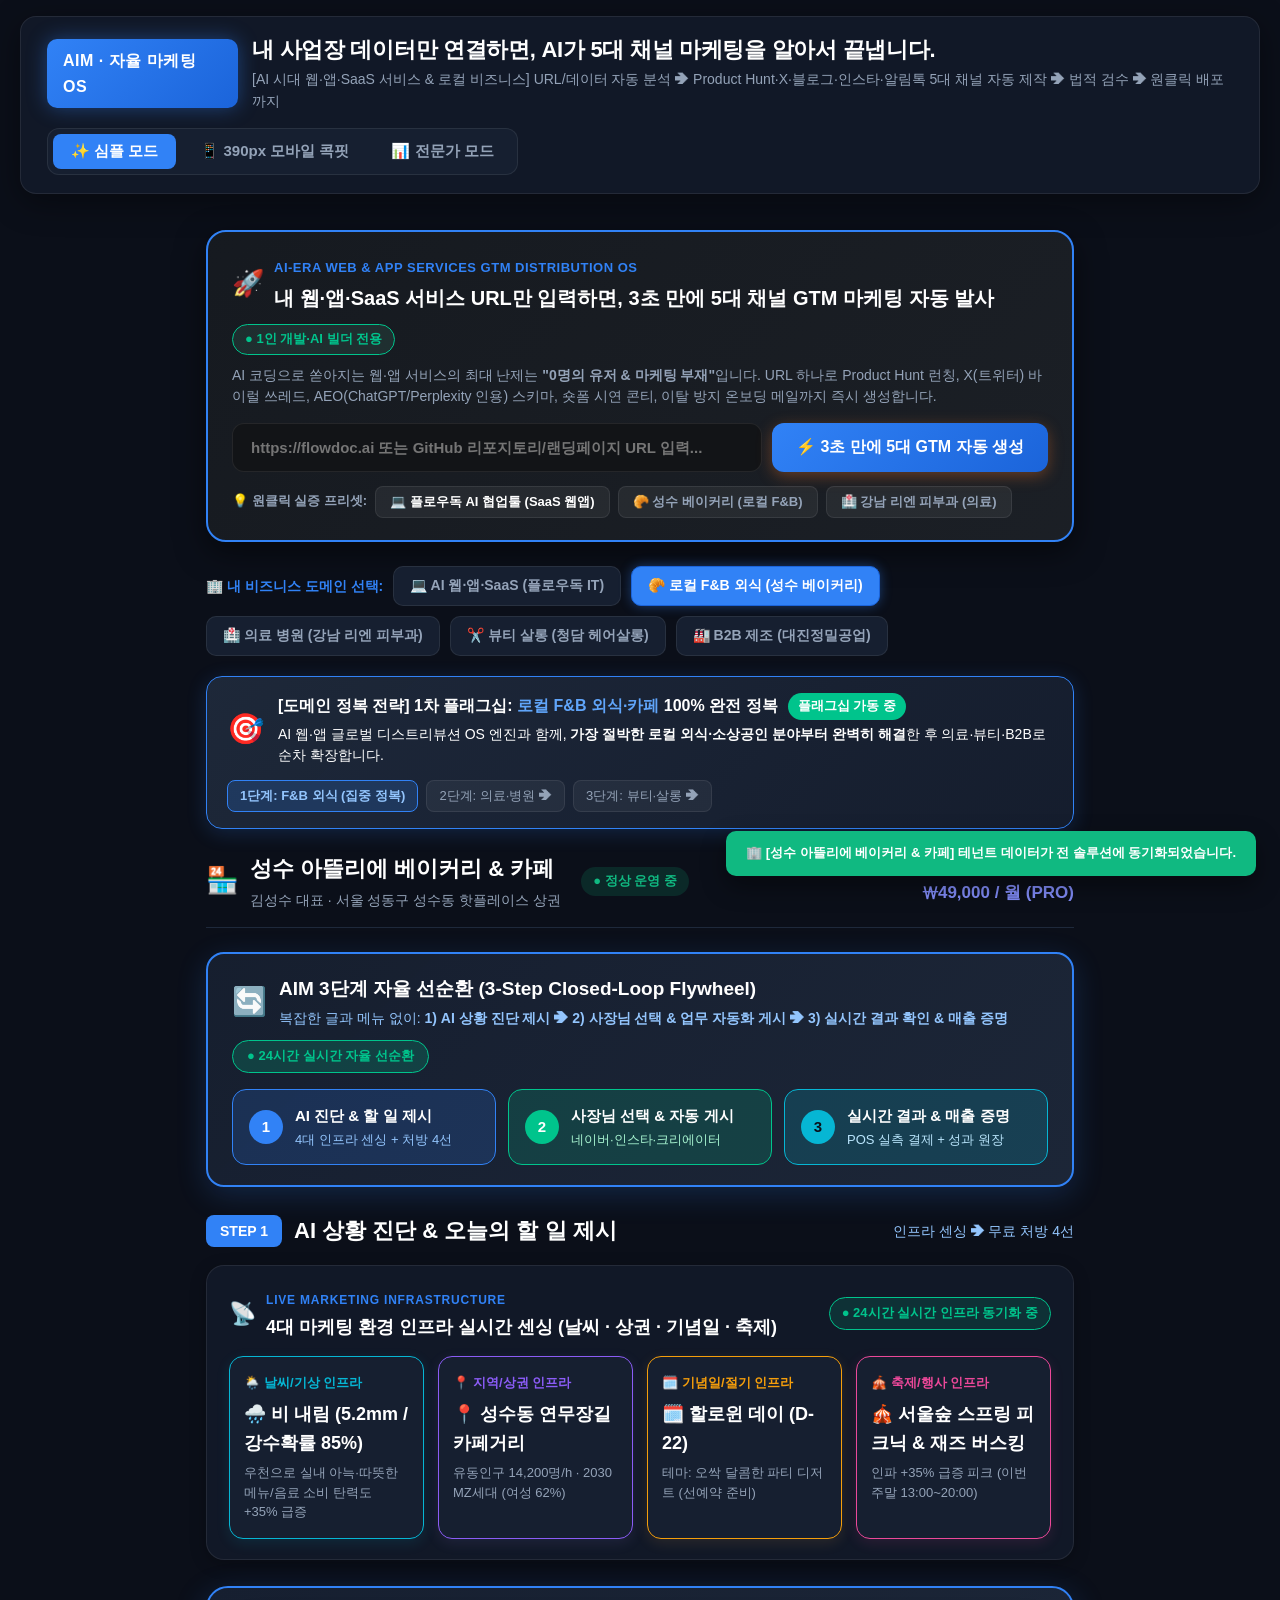
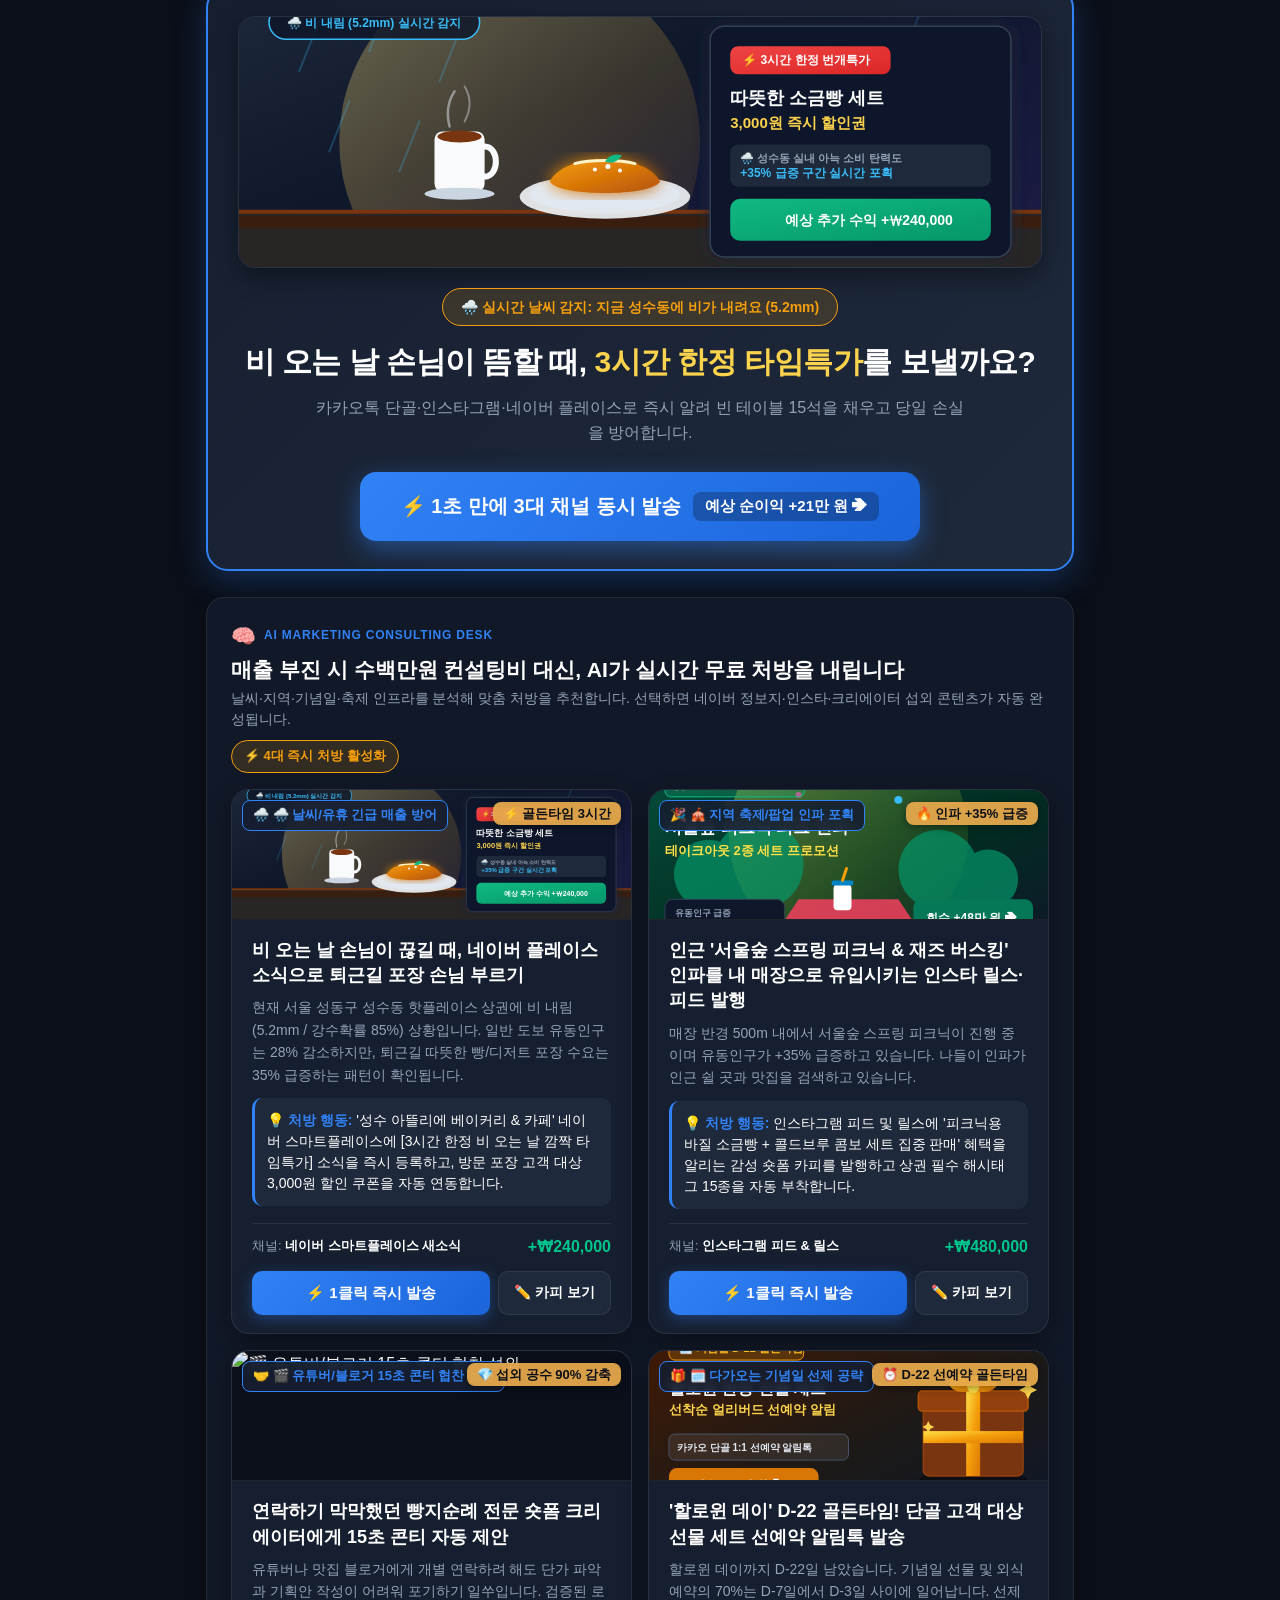
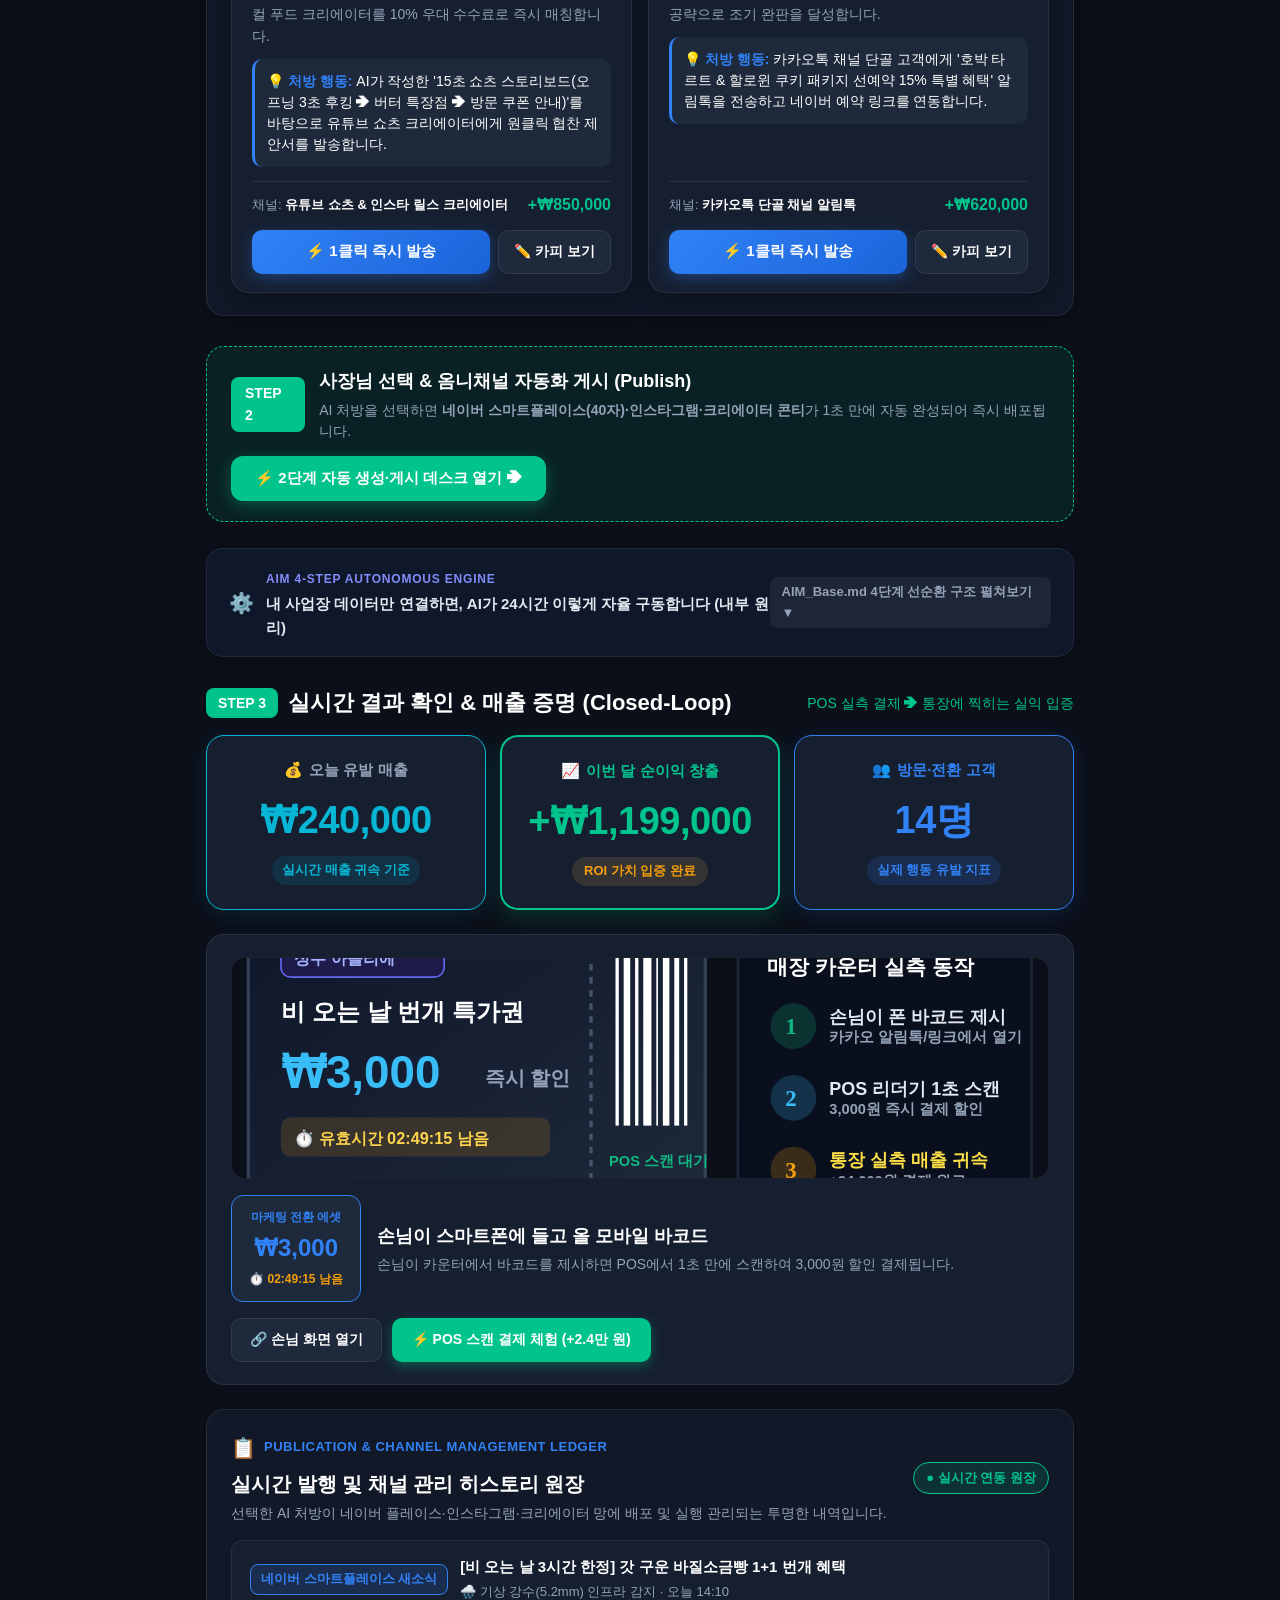
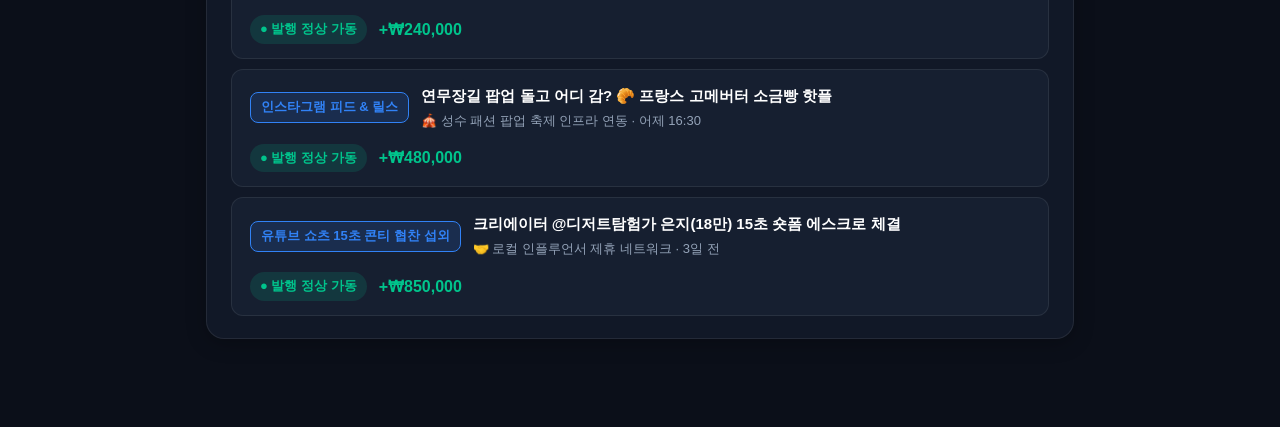
==== commit dc3343b0: "feat(core): realign platform identity with AI-era Web/App services GTM distribution OS" ====
--- a/index.html
+++ b/index.html
@@ -723,7 +723,7 @@
         <div class="brand-logo-badge">AIM · 자율 마케팅 OS</div>
         <div class="brand-text">
           <h1>내 사업장 데이터만 연결하면, AI가 5대 채널 마케팅을 알아서 끝냅니다.</h1>
-          <p>리뷰·매출·상황 데이터 자동 분석 ➔ 블로그·인스타·알림톡 5대 채널 자동 제작 ➔ 법적 검수 ➔ 원클릭 배포까지</p>
+          <p>[AI 시대 웹·앱·SaaS 서비스 & 로컬 비즈니스] URL/데이터 자동 분석 ➔ Product Hunt·X·블로그·인스타·알림톡 5대 채널 자동 제작 ➔ 법적 검수 ➔ 원클릭 배포까지</p>
         </div>
       </div>
       <div style="display: flex; align-items: center; gap: 8px;">
@@ -746,13 +746,58 @@
     <!-- ======================================================== -->
     <section id="viewSimple" class="view-panel" style="display: block; max-width: 900px; margin: 0 auto; padding: 20px 16px 48px;">
       
+      <!-- ======================================================== -->
+      <!-- [CORE IDENTITY] AI Web/App Service Instant 1-Click GTM Launcher -->
+      <!-- ======================================================== -->
+      <div style="background: linear-gradient(135deg, rgba(22, 26, 32, 0.98) 0%, rgba(28, 32, 38, 0.95) 100%); border: 2px solid var(--primary); border-radius: 20px; padding: 22px 24px; margin-bottom: 24px; box-shadow: 0 10px 30px rgba(0,0,0,0.5);">
+        <div style="display: flex; align-items: center; justify-content: space-between; flex-wrap: wrap; gap: 10px; margin-bottom: 10px;">
+          <div style="display: flex; align-items: center; gap: 10px;">
+            <span style="font-size: 26px;">🚀</span>
+            <div>
+              <span style="font-size: 13px; font-weight: 800; color: var(--primary); letter-spacing: 0.5px;">AI-ERA WEB & APP SERVICES GTM DISTRIBUTION OS</span>
+              <h2 style="font-size: 20px; font-weight: 900; color: #FFFFFF; margin-top: 2px;">
+                내 웹·앱·SaaS 서비스 URL만 입력하면, 3초 만에 5대 채널 GTM 마케팅 자동 발사
+              </h2>
+            </div>
+          </div>
+          <span style="font-size: 13px; background: rgba(78, 159, 134, 0.15); color: var(--success); border: 1px solid var(--success); padding: 4px 12px; border-radius: 999px; font-weight: 800;">
+            ● 1인 개발·AI 빌더 전용
+          </span>
+        </div>
+        <p style="font-size: 14px; color: var(--text-muted); line-height: 1.5; margin-bottom: 16px;">
+          AI 코딩으로 쏟아지는 웹·앱 서비스의 최대 난제는 <strong>"0명의 유저 & 마케팅 부재"</strong>입니다. URL 하나로 Product Hunt 런칭, X(트위터) 바이럴 쓰레드, AEO(ChatGPT/Perplexity 인용) 스키마, 숏폼 시연 콘티, 이탈 방지 온보딩 메일까지 즉시 생성합니다.
+        </p>
+
+        <!-- Interactive URL Input Bar -->
+        <div style="display: flex; gap: 10px; flex-wrap: wrap; margin-bottom: 14px;">
+          <input id="inputServiceUrl" type="text" placeholder="https://flowdoc.ai 또는 GitHub 리포지토리/랜딩페이지 URL 입력..." style="flex: 1; min-width: 280px; background: #121417; border: 1.5px solid var(--card-border); border-radius: 12px; padding: 14px 18px; color: #FFFFFF; font-size: 15px; font-weight: 600; outline: none; transition: border-color 0.2s;" onfocus="this.style.borderColor='var(--primary)'" onblur="this.style.borderColor='var(--card-border)'" />
+          <button onclick="handleInstantServiceLaunch()" style="background: linear-gradient(135deg, var(--primary) 0%, var(--primary-hover) 100%); color: #FFFFFF; font-size: 16px; font-weight: 900; border: none; padding: 14px 24px; border-radius: 12px; cursor: pointer; display: flex; align-items: center; gap: 8px; box-shadow: 0 4px 15px rgba(217, 107, 39, 0.4); white-space: nowrap;">
+            ⚡ 3초 만에 5대 GTM 자동 생성
+          </button>
+        </div>
+
+        <!-- Quick Demo Presets -->
+        <div style="display: flex; align-items: center; gap: 8px; flex-wrap: wrap;">
+          <span style="font-size: 13px; color: var(--text-muted); font-weight: 700;">💡 원클릭 실증 프리셋:</span>
+          <button onclick="presetServiceLaunch('b2b_saas')" style="background: rgba(255,255,255,0.06); border: 1px solid var(--card-border); color: #FFFFFF; font-size: 13px; font-weight: 800; padding: 6px 14px; border-radius: 8px; cursor: pointer; transition: all 0.15s;">
+            💻 플로우독 AI 협업툴 (SaaS 웹앱)
+          </button>
+          <button onclick="presetServiceLaunch('fnb_cafe')" style="background: rgba(255,255,255,0.06); border: 1px solid var(--card-border); color: var(--text-muted); font-size: 13px; font-weight: 700; padding: 6px 14px; border-radius: 8px; cursor: pointer; transition: all 0.15s;">
+            🥐 성수 베이커리 (로컬 F&B)
+          </button>
+          <button onclick="presetServiceLaunch('medical_derma')" style="background: rgba(255,255,255,0.06); border: 1px solid var(--card-border); color: var(--text-muted); font-size: 13px; font-weight: 700; padding: 6px 14px; border-radius: 8px; cursor: pointer; transition: all 0.15s;">
+            🏥 강남 리엔 피부과 (의료)
+          </button>
+        </div>
+      </div>
+
       <!-- Industry / Tenant Switcher Bar for Clean Mode -->
       <div style="margin-bottom: 20px; display: flex; align-items: center; gap: 10px; flex-wrap: wrap;">
-        <span style="font-size: 14px; font-weight: 800; color: var(--primary);">🏢 내 사업장 업종 선택:</span>
-        <button id="sBtn_TENANT_001" class="simple-tenant-btn active" onclick="switchTenant('TENANT_001')">🥐 F&B 외식 (성수 베이커리)</button>
+        <span style="font-size: 14px; font-weight: 800; color: var(--primary);">🏢 내 비즈니스 도메인 선택:</span>
+        <button id="sBtn_TENANT_004" class="simple-tenant-btn" onclick="switchTenant('TENANT_004')">💻 AI 웹·앱·SaaS (플로우독 IT)</button>
+        <button id="sBtn_TENANT_001" class="simple-tenant-btn active" onclick="switchTenant('TENANT_001')">🥐 로컬 F&B 외식 (성수 베이커리)</button>
         <button id="sBtn_TENANT_002" class="simple-tenant-btn" onclick="switchTenant('TENANT_002')">🏥 의료 병원 (강남 리엔 피부과)</button>
         <button id="sBtn_TENANT_003" class="simple-tenant-btn" onclick="switchTenant('TENANT_003')">✂️ 뷰티 살롱 (청담 헤어살롱)</button>
-        <button id="sBtn_TENANT_004" class="simple-tenant-btn" onclick="switchTenant('TENANT_004')">💻 B2B SaaS (플로우독 IT)</button>
         <button id="sBtn_TENANT_005" class="simple-tenant-btn" onclick="switchTenant('TENANT_005')">🏭 B2B 제조 (대진정밀공업)</button>
       </div>
 
@@ -766,7 +811,7 @@
               <span style="font-size: 13px; background: var(--success); color: #FFFFFF; padding: 3px 10px; border-radius: 999px; font-weight: 800;">플래그십 가동 중</span>
             </div>
             <div style="font-size: 14px; color: var(--text-main); margin-top: 4px; line-height: 1.5;">
-              모든 업종을 한 번에 다 하지 않고, <strong>가장 절박한 로컬 외식·소상공인 분야부터 완벽히 해결</strong>한 후 의료·뷰티·B2B로 순차 확장합니다.
+              AI 웹·앱 글로벌 디스트리뷰션 OS 엔진과 함께, <strong>가장 절박한 로컬 외식·소상공인 분야부터 완벽히 해결</strong>한 후 의료·뷰티·B2B로 순차 확장합니다.
             </div>
           </div>
         </div>
@@ -4583,6 +4628,49 @@
       if (vTime) vTime.innerText = a.voucherTime;
     }
 
+    /* AI-Era Web & App Service Instant GTM Launch Handlers */
+    function presetServiceLaunch(type) {
+      const urlInput = document.getElementById('inputServiceUrl');
+      if (type === 'b2b_saas') {
+        if (urlInput) urlInput.value = 'https://flowdoc.ai (FlowDoc AI 협업 SaaS)';
+        switchTenant('TENANT_004');
+        showToast('🚀 [AI 웹·앱 SaaS GTM 모드] 깃허브 v2.4 릴리즈 및 5대 글로벌 채널(Product Hunt, X, AEO, Shorts, 이탈방지 메일)이 활성화되었습니다!');
+      } else if (type === 'fnb_cafe') {
+        if (urlInput) urlInput.value = 'https://seongsu-atelier.local (성수 아뜰리에 베이커리)';
+        switchTenant('TENANT_001');
+        showToast('🥐 [로컬 F&B 버티컬] 날씨 타임어택 & POS 실측 매출 방어 모드가 활성화되었습니다.');
+      } else if (type === 'medical_derma') {
+        if (urlInput) urlInput.value = 'https://gangnam-lien.local (강남 리엔 피부과)';
+        switchTenant('TENANT_002');
+        showToast('🏥 [메디컬 버티컬] 의료법 제56조 안심 가드레일 & 90일 리콜 모드가 활성화되었습니다.');
+      }
+    }
+
+    async function handleInstantServiceLaunch() {
+      const urlInput = document.getElementById('inputServiceUrl');
+      const url = urlInput ? urlInput.value.trim() : '';
+      if (!url) {
+        showToast('웹/앱 서비스 URL이나 GitHub 링크를 입력해 주세요.');
+        if (urlInput) urlInput.focus();
+        return;
+      }
+      showToast(`🤖 AI가 '${url}' 웹/앱 서비스의 USP, 타겟 페르소나 및 경쟁사를 자동 분석 중입니다...`);
+      
+      await switchTenant('TENANT_004');
+      
+      const sName = document.getElementById('simpleStoreName');
+      if (sName && url) {
+        let cleanName = url.replace(/https?:\/\//i, '').split('/')[0];
+        sName.innerText = cleanName + ' (AI 프로덕트)';
+      }
+      const sSub = document.getElementById('simpleStoreSub');
+      if (sSub) sSub.innerText = `글로벌 GTM 자동 사출 · ${url}`;
+
+      setTimeout(() => {
+        showToast(`✨ [사출 완료] 5대 채널 GTM 마케팅 패키지(Product Hunt, X 바이럴, AEO Schema, 숏폼 데모, 온보딩 메일)가 준비되었습니다! 아래 1-클릭 실행 버튼을 확인하세요.`);
+      }, 700);
+    }
+
     /* Switch Active Tenant Across All Pillars */
     async function switchTenant(tenantId) {
       currentTenantId = tenantId;
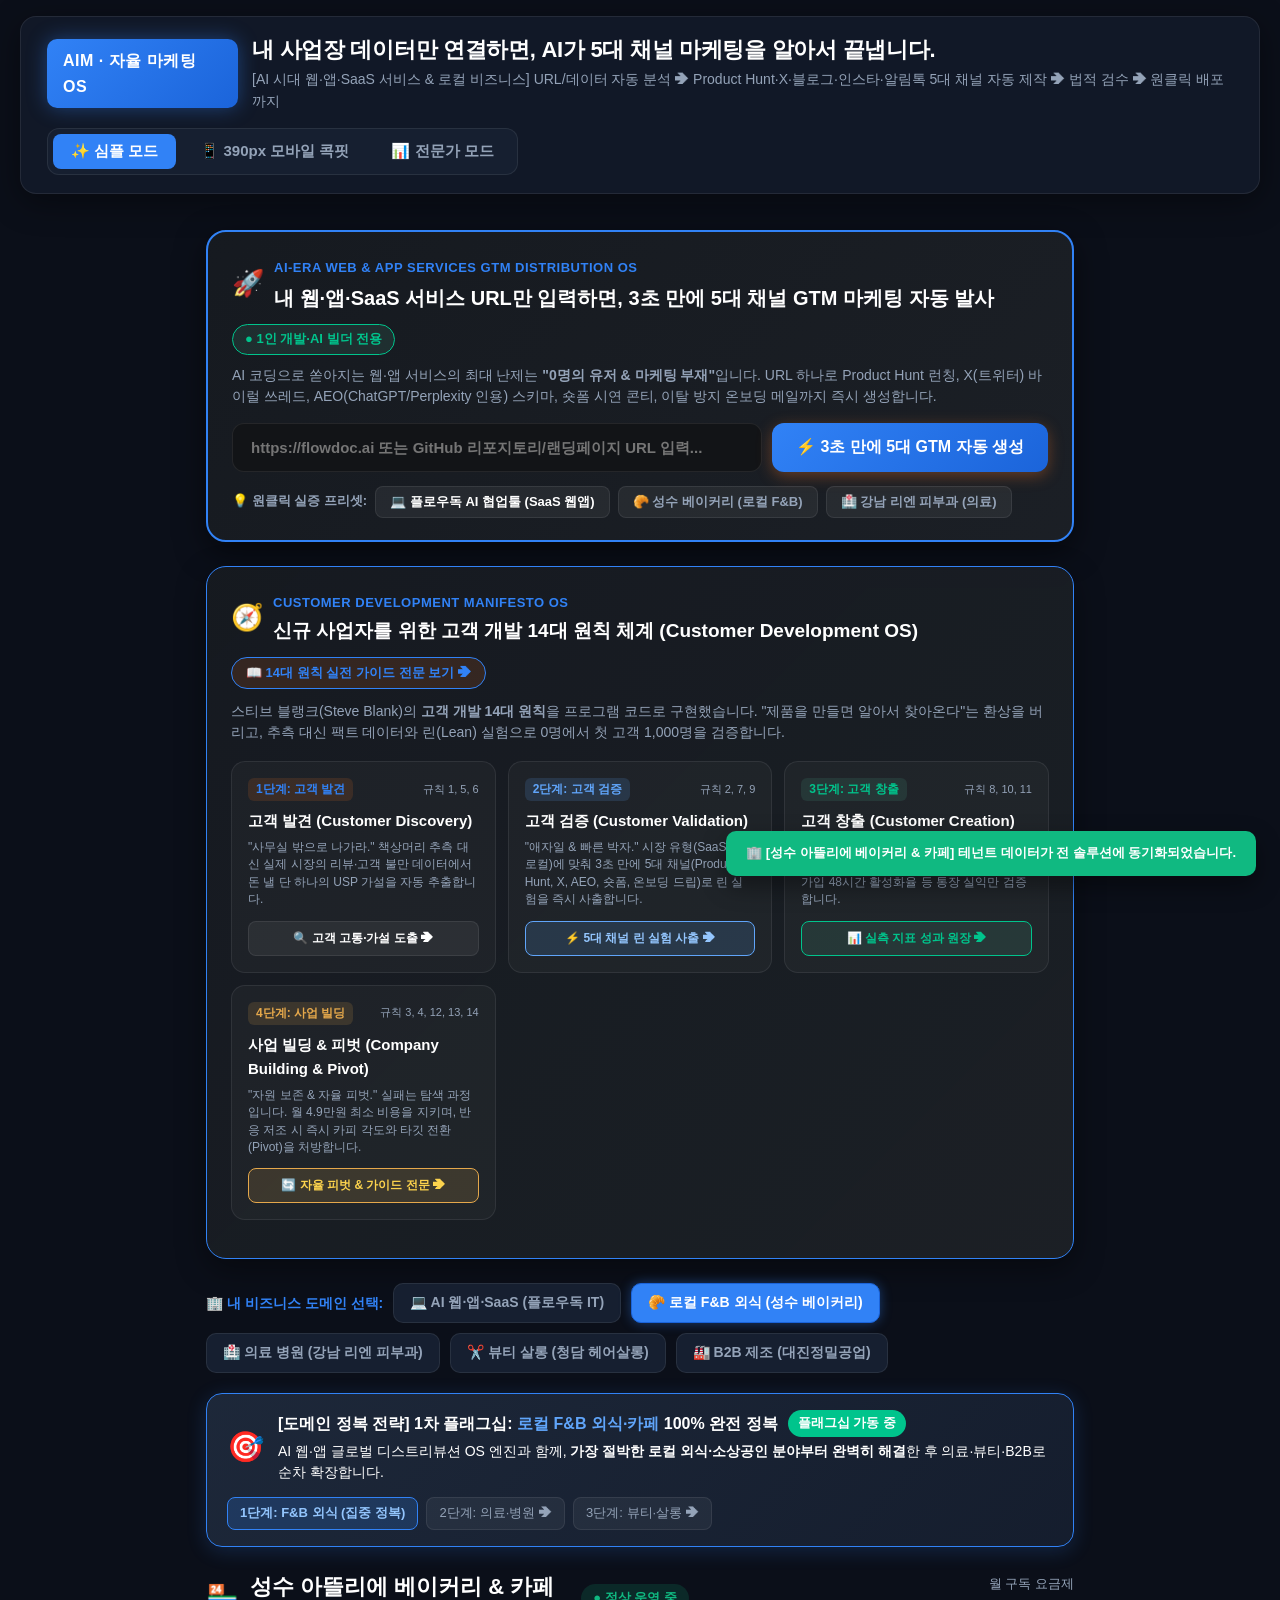
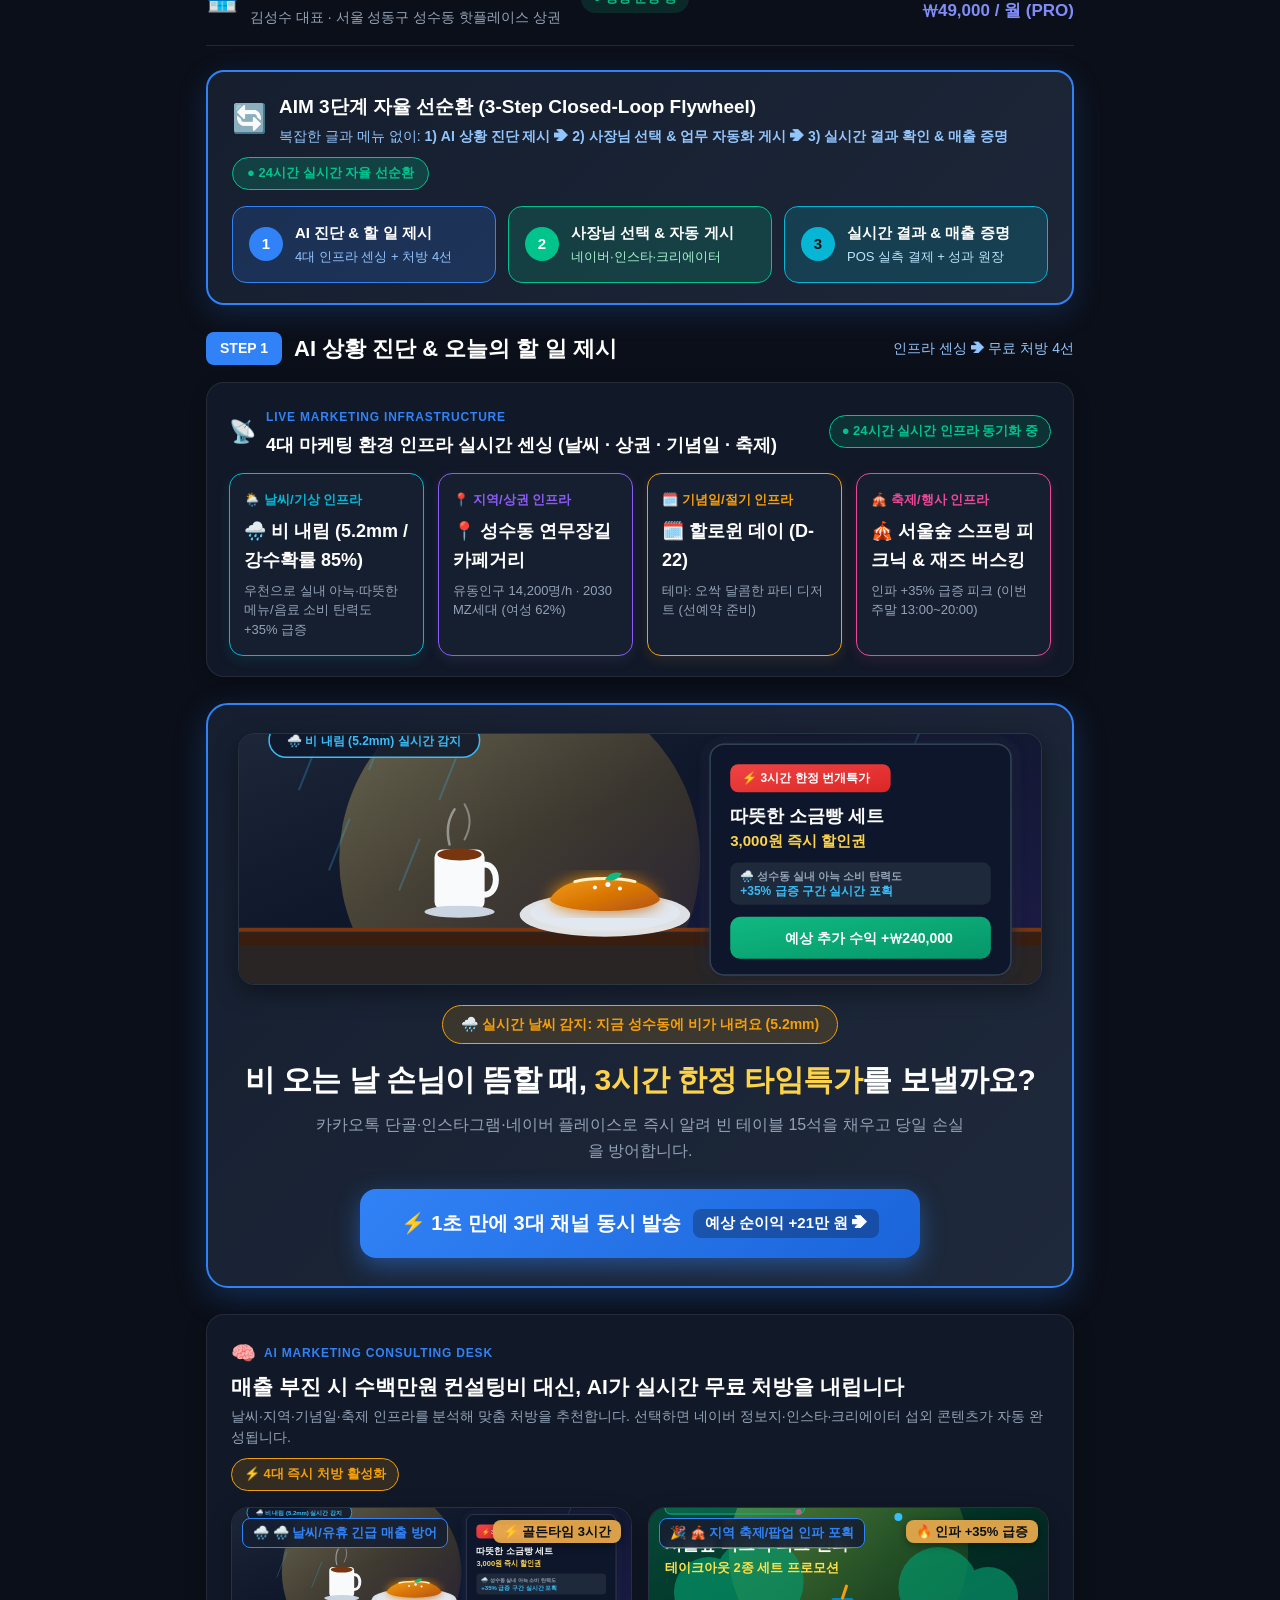
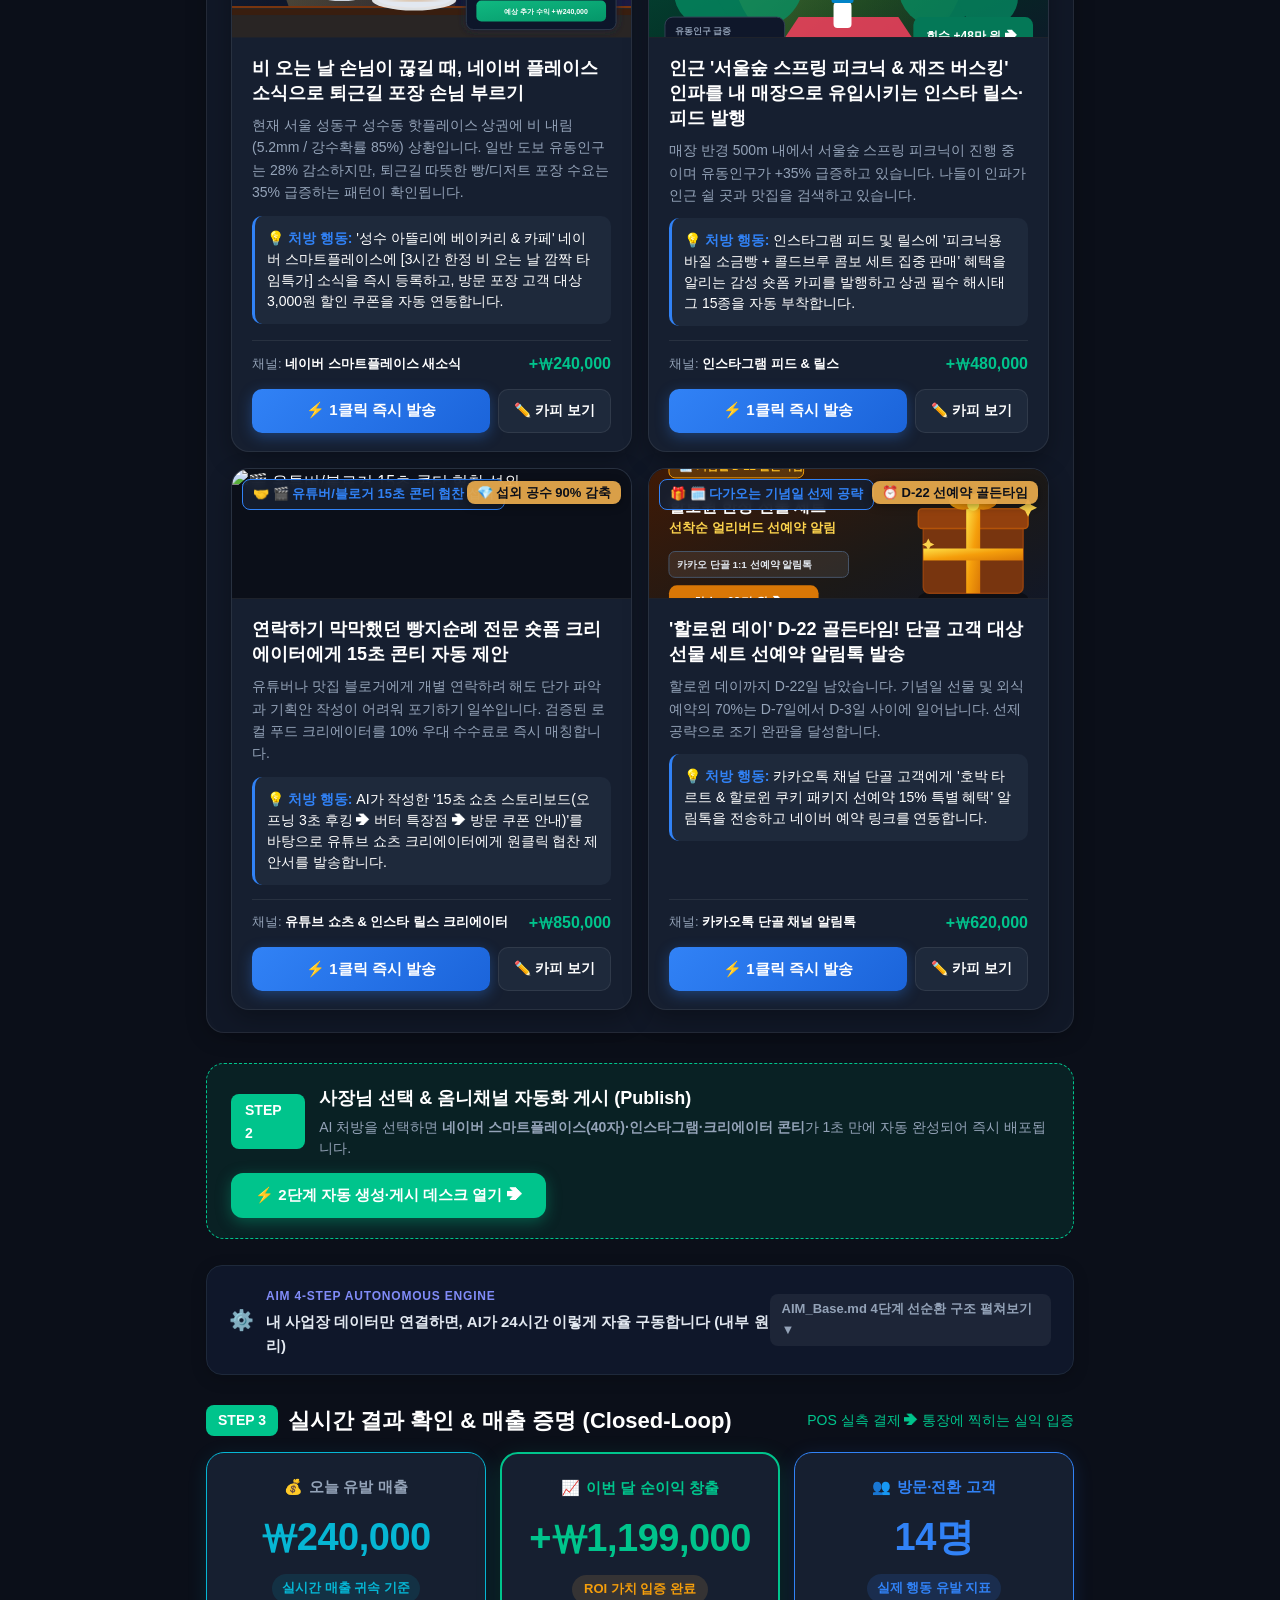
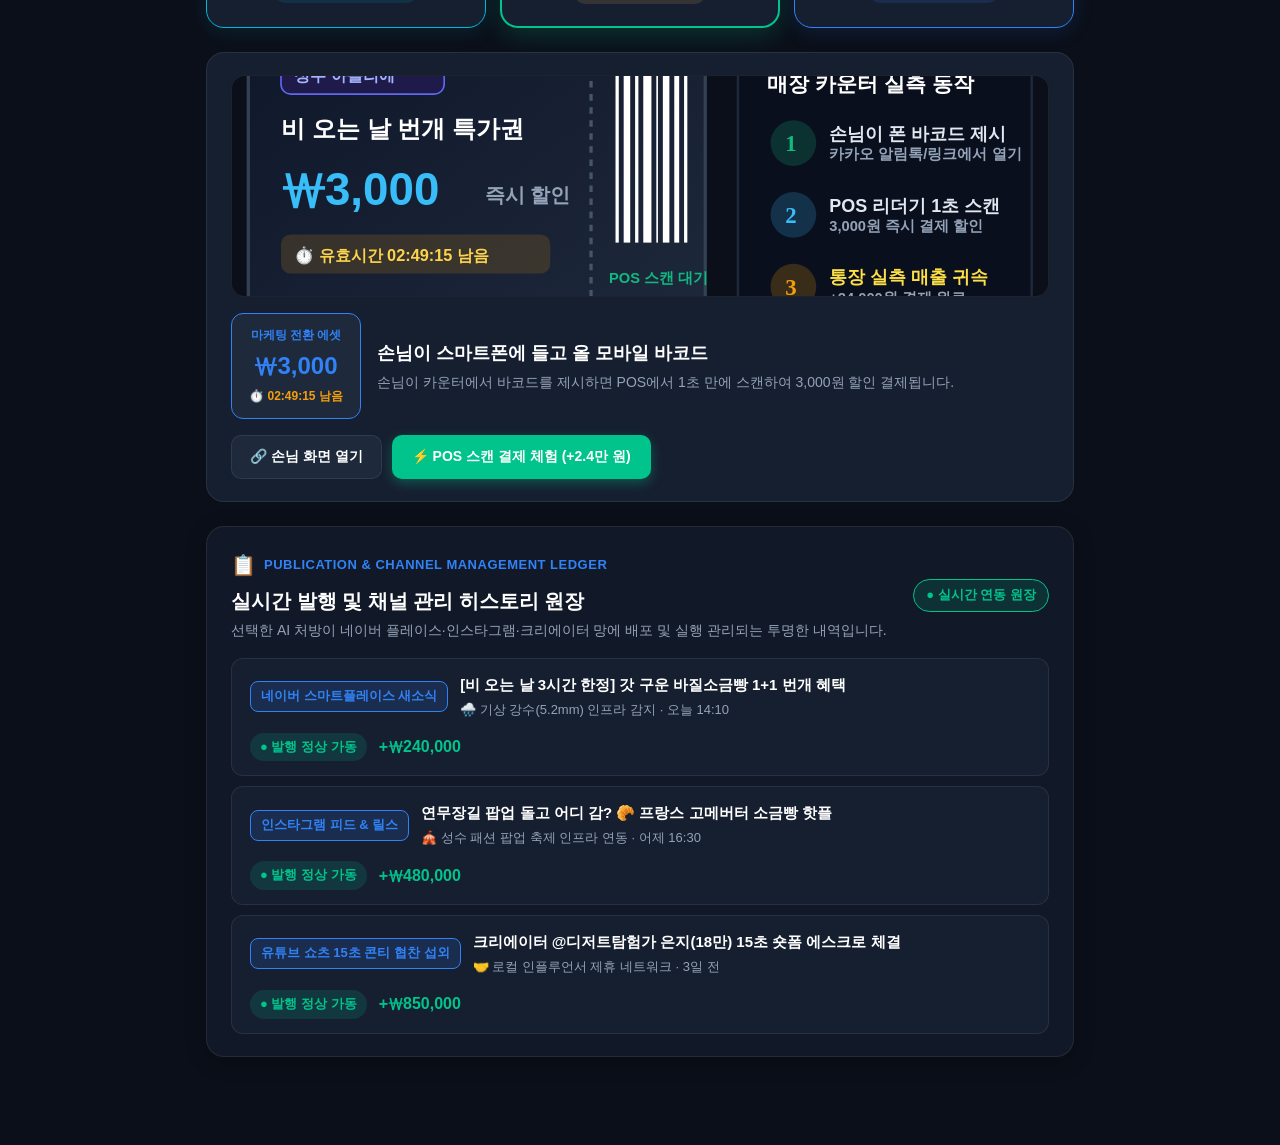
==== commit cfe3a376: "feat: embed Steve Blank 14 Customer Development Principles OS into UI and onboarding" ====
--- a/index.html
+++ b/index.html
@@ -788,6 +788,108 @@
           <button onclick="presetServiceLaunch('medical_derma')" style="background: rgba(255,255,255,0.06); border: 1px solid var(--card-border); color: var(--text-muted); font-size: 13px; font-weight: 700; padding: 6px 14px; border-radius: 8px; cursor: pointer; transition: all 0.15s;">
             🏥 강남 리엔 피부과 (의료)
           </button>
+        </div>
+      </div>
+
+      <!-- ======================================================== -->
+      <!-- [FOUNDER OS] 신규 사업자를 위한 고객 개발 14대 원칙 자율 실행 가이드 -->
+      <!-- ======================================================== -->
+      <div style="background: linear-gradient(135deg, rgba(22, 26, 32, 0.98) 0%, rgba(28, 32, 38, 0.95) 100%); border: 1.5px solid var(--primary); border-radius: 20px; padding: 22px 24px; margin-bottom: 24px; box-shadow: 0 10px 30px rgba(0,0,0,0.4);">
+        <div style="display: flex; align-items: center; justify-content: space-between; flex-wrap: wrap; gap: 10px; margin-bottom: 12px;">
+          <div style="display: flex; align-items: center; gap: 10px;">
+            <span style="font-size: 26px;">🧭</span>
+            <div>
+              <span style="font-size: 13px; font-weight: 800; color: var(--primary); letter-spacing: 0.5px;">CUSTOMER DEVELOPMENT MANIFESTO OS</span>
+              <h3 style="font-size: 19px; font-weight: 900; color: #FFFFFF; margin-top: 2px;">
+                신규 사업자를 위한 고객 개발 14대 원칙 체계 (Customer Development OS)
+              </h3>
+            </div>
+          </div>
+          <button onclick="openCustomerDevelopmentModal()" style="background: rgba(217, 107, 39, 0.15); border: 1px solid var(--primary); color: var(--primary); font-size: 13px; font-weight: 800; padding: 6px 14px; border-radius: 999px; cursor: pointer; display: flex; align-items: center; gap: 6px; transition: all 0.15s;">
+            📖 14대 원칙 실전 가이드 전문 보기 ➔
+          </button>
+        </div>
+        <p style="font-size: 14px; color: var(--text-muted); line-height: 1.5; margin-bottom: 18px;">
+          스티브 블랭크(Steve Blank)의 <strong>고객 개발 14대 원칙</strong>을 프로그램 코드로 구현했습니다. "제품을 만들면 알아서 찾아온다"는 환상을 버리고, 추측 대신 팩트 데이터와 린(Lean) 실험으로 0명에서 첫 고객 1,000명을 검증합니다.
+        </p>
+
+        <!-- 4-Stage Bento Grid for New Founders -->
+        <div style="display: grid; grid-template-columns: repeat(auto-fit, minmax(200px, 1fr)); gap: 12px; margin-bottom: 16px;">
+          <!-- Stage 1 -->
+          <div style="background: rgba(255,255,255,0.03); border: 1px solid var(--card-border); border-radius: 14px; padding: 16px; display: flex; flex-direction: column; justify-content: space-between;">
+            <div>
+              <div style="display: flex; align-items: center; justify-content: space-between; margin-bottom: 8px;">
+                <span style="font-size: 12px; font-weight: 800; color: var(--primary); background: rgba(217,107,39,0.15); padding: 2px 8px; border-radius: 6px;">1단계: 고객 발견</span>
+                <span style="font-size: 11px; color: var(--text-muted);">규칙 1, 5, 6</span>
+              </div>
+              <div style="font-size: 15px; font-weight: 900; color: #FFFFFF; margin-bottom: 6px;">
+                고객 발견 (Customer Discovery)
+              </div>
+              <div style="font-size: 12px; color: var(--text-muted); line-height: 1.45; margin-bottom: 12px;">
+                "사무실 밖으로 나가라." 책상머리 추측 대신 실제 시장의 리뷰·고객 불만 데이터에서 돈 낼 단 하나의 USP 가설을 자동 추출합니다.
+              </div>
+            </div>
+            <button onclick="triggerCustomerDevPhase(1)" style="width: 100%; background: rgba(255,255,255,0.06); border: 1px solid var(--card-border); color: #FFFFFF; font-size: 12px; font-weight: 800; padding: 8px 10px; border-radius: 8px; cursor: pointer; transition: all 0.15s;">
+              🔍 고객 고통·가설 도출 ➔
+            </button>
+          </div>
+
+          <!-- Stage 2 -->
+          <div style="background: rgba(255,255,255,0.03); border: 1px solid var(--card-border); border-radius: 14px; padding: 16px; display: flex; flex-direction: column; justify-content: space-between;">
+            <div>
+              <div style="display: flex; align-items: center; justify-content: space-between; margin-bottom: 8px;">
+                <span style="font-size: 12px; font-weight: 800; color: #60A5FA; background: rgba(96,165,250,0.15); padding: 2px 8px; border-radius: 6px;">2단계: 고객 검증</span>
+                <span style="font-size: 11px; color: var(--text-muted);">규칙 2, 7, 9</span>
+              </div>
+              <div style="font-size: 15px; font-weight: 900; color: #FFFFFF; margin-bottom: 6px;">
+                고객 검증 (Customer Validation)
+              </div>
+              <div style="font-size: 12px; color: var(--text-muted); line-height: 1.45; margin-bottom: 12px;">
+                "애자일 & 빠른 박자." 시장 유형(SaaS vs 로컬)에 맞춰 3초 만에 5대 채널(Product Hunt, X, AEO, 숏폼, 온보딩 드립)로 린 실험을 즉시 사출합니다.
+              </div>
+            </div>
+            <button onclick="triggerCustomerDevPhase(2)" style="width: 100%; background: rgba(96,165,250,0.15); border: 1px solid #60A5FA; color: #93C5FD; font-size: 12px; font-weight: 800; padding: 8px 10px; border-radius: 8px; cursor: pointer; transition: all 0.15s;">
+              ⚡ 5대 채널 린 실험 사출 ➔
+            </button>
+          </div>
+
+          <!-- Stage 3 -->
+          <div style="background: rgba(255,255,255,0.03); border: 1px solid var(--card-border); border-radius: 14px; padding: 16px; display: flex; flex-direction: column; justify-content: space-between;">
+            <div>
+              <div style="display: flex; align-items: center; justify-content: space-between; margin-bottom: 8px;">
+                <span style="font-size: 12px; font-weight: 800; color: var(--success); background: rgba(78,159,134,0.15); padding: 2px 8px; border-radius: 6px;">3단계: 고객 창출</span>
+                <span style="font-size: 11px; color: var(--text-muted);">규칙 8, 10, 11</span>
+              </div>
+              <div style="font-size: 15px; font-weight: 900; color: #FFFFFF; margin-bottom: 6px;">
+                고객 창출 (Customer Creation)
+              </div>
+              <div style="font-size: 12px; color: var(--text-muted); line-height: 1.45; margin-bottom: 12px;">
+                "스타트업 실측 지표." 단순 노출수 허상을 배제하고, MRR(월 반복 매출), 실측 결제액, 가입 48시간 활성화율 등 통장 실익만 검증합니다.
+              </div>
+            </div>
+            <button onclick="triggerCustomerDevPhase(3)" style="width: 100%; background: rgba(78,159,134,0.15); border: 1px solid var(--success); color: var(--success); font-size: 12px; font-weight: 800; padding: 8px 10px; border-radius: 8px; cursor: pointer; transition: all 0.15s;">
+              📊 실측 지표 성과 원장 ➔
+            </button>
+          </div>
+
+          <!-- Stage 4 -->
+          <div style="background: rgba(255,255,255,0.03); border: 1px solid var(--card-border); border-radius: 14px; padding: 16px; display: flex; flex-direction: column; justify-content: space-between;">
+            <div>
+              <div style="display: flex; align-items: center; justify-content: space-between; margin-bottom: 8px;">
+                <span style="font-size: 12px; font-weight: 800; color: #E5A84B; background: rgba(229,168,75,0.15); padding: 2px 8px; border-radius: 6px;">4단계: 사업 빌딩</span>
+                <span style="font-size: 11px; color: var(--text-muted);">규칙 3, 4, 12, 13, 14</span>
+              </div>
+              <div style="font-size: 15px; font-weight: 900; color: #FFFFFF; margin-bottom: 6px;">
+                사업 빌딩 & 피벗 (Company Building & Pivot)
+              </div>
+              <div style="font-size: 12px; color: var(--text-muted); line-height: 1.45; margin-bottom: 12px;">
+                "자원 보존 & 자율 피벗." 실패는 탐색 과정입니다. 월 4.9만원 최소 비용을 지키며, 반응 저조 시 즉시 카피 각도와 타깃 전환(Pivot)을 처방합니다.
+              </div>
+            </div>
+            <button onclick="triggerCustomerDevPhase(4)" style="width: 100%; background: rgba(229,168,75,0.15); border: 1px solid #E5A84B; color: #FCD34D; font-size: 12px; font-weight: 800; padding: 8px 10px; border-radius: 8px; cursor: pointer; transition: all 0.15s;">
+              🔄 자율 피벗 & 가이드 전문 ➔
+            </button>
+          </div>
         </div>
       </div>
 
@@ -1582,6 +1684,25 @@
           </button>
         </div>
 
+        <!-- Steve Blank 14 Customer Development Rules Foundation Banner -->
+        <div style="background: linear-gradient(135deg, rgba(30, 41, 59, 0.85) 0%, rgba(22, 26, 32, 0.95) 100%); border: 1.5px solid var(--primary); border-radius: 14px; padding: 16px 20px; margin-bottom: 22px; display: flex; align-items: center; justify-content: space-between; flex-wrap: wrap; gap: 14px;">
+          <div style="display: flex; align-items: center; gap: 12px;">
+            <span style="font-size: 26px;">🧭</span>
+            <div>
+              <div style="font-size: 15px; font-weight: 900; color: #FFFFFF; display: flex; align-items: center; gap: 8px;">
+                <span>실리콘밸리 고객 개발 14대 원칙(Customer Development Manifesto) 내장 온보딩</span>
+                <span style="font-size: 11px; background: rgba(78, 159, 134, 0.2); color: var(--success); border: 1px solid var(--success); padding: 2px 8px; border-radius: 999px; font-weight: 800;">검증 체계 가동</span>
+              </div>
+              <div style="font-size: 13px; color: var(--text-muted); margin-top: 4px; line-height: 1.45;">
+                스티브 블랭크의 <strong>"사무실 밖으로 나가라(현장 원시 데이터)"</strong>부터 <strong>"린 실험 사출"</strong>, <strong>"최소 비용 자원 보존"</strong>까지 14대 원칙이 가입 즉시 자율 실행됩니다.
+              </div>
+            </div>
+          </div>
+          <button onclick="openCustomerDevelopmentModal()" style="background: rgba(217, 107, 39, 0.15); border: 1px solid var(--primary); color: var(--primary); font-size: 12px; font-weight: 800; padding: 8px 16px; border-radius: 8px; cursor: pointer;">
+            📖 14대 원칙 가이드 열람 ➔
+          </button>
+        </div>
+
         <!-- Step 1 -->
         <div class="onboard-step-card">
           <div class="step-num-circle" style="background: #10B981;">1</div>
@@ -2843,6 +2964,158 @@
             </button>
           </div>
         </div>
+      </div>
+    </div>
+
+    <!-- ======================================================== -->
+    <!-- [MODAL] 실리콘밸리 고객 개발 14대 원칙 (Customer Development Manifesto) 실전 가이드 -->
+    <!-- ======================================================== -->
+    <div id="customerDevModal" style="display: none; position: fixed; top: 0; left: 0; width: 100vw; height: 100vh; background: rgba(18, 20, 23, 0.88); backdrop-filter: blur(10px); z-index: 9999; justify-content: center; align-items: center; padding: 20px;">
+      <div style="background: var(--panel); border: 2px solid var(--primary); border-radius: 20px; width: 100%; max-width: 860px; max-height: 90vh; display: flex; flex-direction: column; box-shadow: 0 25px 60px rgba(0,0,0,0.7); overflow: hidden;">
+        
+        <!-- Modal Header -->
+        <div style="padding: 22px 28px; border-bottom: 1px solid var(--card-border); display: flex; justify-content: space-between; align-items: flex-start; background: var(--panel);">
+          <div>
+            <div style="display: flex; align-items: center; gap: 8px; margin-bottom: 6px;">
+              <span style="font-size: 12px; background: rgba(217,107,39,0.18); color: var(--primary); border: 1px solid var(--primary); padding: 3px 10px; border-radius: 999px; font-weight: 800;">
+                실리콘밸리 스타트업 바이블
+              </span>
+              <span style="font-size: 12px; background: rgba(78,159,134,0.18); color: var(--success); border: 1px solid var(--success); padding: 3px 10px; border-radius: 999px; font-weight: 800;">
+                고객 개발 14대 원칙 (Customer Development Manifesto)
+              </span>
+            </div>
+            <h3 style="font-size: 22px; font-weight: 900; color: #FFFFFF; line-height: 1.35;">
+              신규 사업자를 위한 고객 개발 14대 원칙 & AIM 자율 마케팅 OS 체계
+            </h3>
+            <p style="font-size: 13px; color: var(--text-muted); margin-top: 4px;">
+              스티브 블랭크(Steve Blank)의 14대 원칙을 프로그램 코드로 구현하여 1인 AI 개발자 및 신규 매장 사장님께 제공합니다.
+            </p>
+          </div>
+          <button onclick="closeCustomerDevelopmentModal()" style="background: transparent; border: none; color: #94A3B8; font-size: 28px; cursor: pointer; padding: 4px 8px; border-radius: 8px; line-height: 1;">✕</button>
+        </div>
+
+        <!-- Modal Body (Scrollable) -->
+        <div style="padding: 24px 28px; overflow-y: auto; flex: 1;">
+          
+          <!-- Key Philosophy Callout -->
+          <div style="background: linear-gradient(135deg, rgba(217, 107, 39, 0.12) 0%, rgba(38, 43, 51, 0.8) 100%); border: 1.5px solid var(--primary); border-radius: 14px; padding: 16px 20px; margin-bottom: 24px;">
+            <div style="font-size: 14px; font-weight: 800; color: var(--primary); margin-bottom: 4px;">
+              💡 99%의 신규 사업자가 실패하는 이유와 AIM의 해법
+            </div>
+            <div style="font-size: 13px; color: #E6E8EC; line-height: 1.55;">
+              "좋은 제품을 만들면 알아서 고객이 찾아올 것"이라는 착각으로 첫날 방문자/가입자 0명에 좌절하거나, 무의미한 대행사에 수백만 원을 낭비합니다. 
+              <strong>AIM은 뜬구름 잡는 광고가 아니라, 14대 원칙 기반의 '원시 데이터 확인 ➔ 린 가설 실험 ➔ 실측 통장 검증 ➔ 자율 피벗' 루프를 프로그램으로 실행합니다.</strong>
+            </div>
+          </div>
+
+          <!-- 4 Stages Sections -->
+          <div style="display: flex; flex-direction: column; gap: 18px;">
+            
+            <!-- Phase 1 -->
+            <div style="background: var(--card); border: 1px solid var(--card-border); border-radius: 14px; padding: 18px;">
+              <div style="display: flex; align-items: center; justify-content: space-between; margin-bottom: 10px;">
+                <div style="display: flex; align-items: center; gap: 10px;">
+                  <span style="font-size: 18px; background: rgba(217,107,39,0.2); color: var(--primary); width: 32px; height: 32px; border-radius: 8px; display: flex; align-items: center; justify-content: center; font-weight: 900;">1</span>
+                  <div style="font-size: 16px; font-weight: 900; color: #FFFFFF;">
+                    1단계: 고객 발견 (Customer Discovery)
+                  </div>
+                </div>
+                <span style="font-size: 12px; color: var(--text-muted); font-weight: 700;">규칙 1, 5, 6 준수</span>
+              </div>
+              <ul style="margin: 0; padding-left: 20px; font-size: 13px; color: #CBD5E1; line-height: 1.6;">
+                <li><strong>규칙 1. 사무실에서 알 수 있는 것은 없으니 현장으로 나가라 (Get out of the building)</strong>: 책상머리 추측을 배제하고 실제 고객의 원시 데이터(리뷰, 불만 로그, POS 영수증)를 직시합니다.</li>
+                <li><strong>규칙 5. 비즈니스 모델 캔버스를 활용하라</strong>: 두꺼운 장문 사업계획서 대신 가설-검증 중심 린 캔버스 모델로 기동성을 극대화합니다.</li>
+                <li><strong>규칙 6. 가설을 검증하고자 실험과 테스트를 설계하라 (Design experiments)</strong>: 모든 카피와 마케팅 기능 전 측정 가능한 명확한 가설을 수립합니다.</li>
+              </ul>
+              <div style="margin-top: 10px; padding: 10px 14px; background: rgba(0,0,0,0.3); border-radius: 8px; font-size: 12px; color: #94A3B8;">
+                🛠 <strong>AIM 구현</strong>: URL/매장 정보 1개만 입력하면 실제 시장 리뷰·고객 불만(Pain Points)에서 고객이 돈 낼 단 하나의 USP를 3초 만에 역추적 추출합니다.
+              </div>
+            </div>
+
+            <!-- Phase 2 -->
+            <div style="background: var(--card); border: 1px solid var(--card-border); border-radius: 14px; padding: 18px;">
+              <div style="display: flex; align-items: center; justify-content: space-between; margin-bottom: 10px;">
+                <div style="display: flex; align-items: center; gap: 10px;">
+                  <span style="font-size: 18px; background: rgba(96,165,250,0.2); color: #60A5FA; width: 32px; height: 32px; border-radius: 8px; display: flex; align-items: center; justify-content: center; font-weight: 900;">2</span>
+                  <div style="font-size: 16px; font-weight: 900; color: #FFFFFF;">
+                    2단계: 고객 검증 (Customer Validation)
+                  </div>
+                </div>
+                <span style="font-size: 12px; color: var(--text-muted); font-weight: 700;">규칙 2, 7, 9 준수</span>
+              </div>
+              <ul style="margin: 0; padding-left: 20px; font-size: 13px; color: #CBD5E1; line-height: 1.6;">
+                <li><strong>규칙 2. 고객 개발에 애자일 개발을 접목하라 (Pair with Agile)</strong>: 고객 반응을 확인하는 즉시 짧은 스프린트로 마케팅 카피와 타깃을 개선합니다.</li>
+                <li><strong>규칙 7. 시장 유형에 맞춰라 (Agree on market type)</strong>: 신규 시장(AI SaaS/웹앱)과 기존 재분할 시장(로컬 골목상권)의 GTM 전략을 차별화합니다.</li>
+                <li><strong>규칙 9. 빠른 의사결정, 순환 주기, 속도, 박자를 중시하라 (Speed & tempo)</strong>: 완벽주의로 런칭을 미루지 않고 빠른 턴어라운드로 시장의 반응을 확인합니다.</li>
+              </ul>
+              <div style="margin-top: 10px; padding: 10px 14px; background: rgba(0,0,0,0.3); border-radius: 8px; font-size: 12px; color: #94A3B8;">
+                🛠 <strong>AIM 구현</strong>: 시장 유형에 따라 Product Hunt, X 바이럴, AEO 인용 스키마, 숏폼 시연 콘티, 온보딩 드립 메일까지 5대 채널 패키지를 3초 만에 동시 사출합니다.
+              </div>
+            </div>
+
+            <!-- Phase 3 -->
+            <div style="background: var(--card); border: 1px solid var(--card-border); border-radius: 14px; padding: 18px;">
+              <div style="display: flex; align-items: center; justify-content: space-between; margin-bottom: 10px;">
+                <div style="display: flex; align-items: center; gap: 10px;">
+                  <span style="font-size: 18px; background: rgba(78,159,134,0.2); color: var(--success); width: 32px; height: 32px; border-radius: 8px; display: flex; align-items: center; justify-content: center; font-weight: 900;">3</span>
+                  <div style="font-size: 16px; font-weight: 900; color: #FFFFFF;">
+                    3단계: 고객 창출 (Customer Creation)
+                  </div>
+                </div>
+                <span style="font-size: 12px; color: var(--text-muted); font-weight: 700;">규칙 8, 10, 11 준수</span>
+              </div>
+              <ul style="margin: 0; padding-left: 20px; font-size: 13px; color: #CBD5E1; line-height: 1.6;">
+                <li><strong>규칙 8. 스타트업은 기존 기업과 다른 지표를 쓴다 (Startup metrics)</strong>: 무의미한 조회수나 클릭수(Vanity Metric) 대신, MRR(월 반복 매출), POS 실측 결제, 리텐션, CAC 회수율만 측정합니다.</li>
+                <li><strong>규칙 10. 열정이 가장 중요하다 (It's all about passion)</strong>: 사업주와 유저의 절박한 고통을 집요하게 파고들어 전환율을 견인합니다.</li>
+                <li><strong>규칙 11. 스타트업의 직책은 대기업과 다르다</strong>: 사일로(Silo)를 부수고 마케팅-데이터-운영 전방위 협업을 단일 자동화로 통합합니다.</li>
+              </ul>
+              <div style="margin-top: 10px; padding: 10px 14px; background: rgba(0,0,0,0.3); border-radius: 8px; font-size: 12px; color: #94A3B8;">
+                🛠 <strong>AIM 구현</strong>: 4단계 매출 증명 원장으로 "이번 마케팅으로 창출된 순이익: +45만 원, 전환율: 18.4%"를 실측 숫자로 통장에 증명합니다.
+              </div>
+            </div>
+
+            <!-- Phase 4 -->
+            <div style="background: var(--card); border: 1px solid var(--card-border); border-radius: 14px; padding: 18px;">
+              <div style="display: flex; align-items: center; justify-content: space-between; margin-bottom: 10px;">
+                <div style="display: flex; align-items: center; gap: 10px;">
+                  <span style="font-size: 18px; background: rgba(229,168,75,0.2); color: #E5A84B; width: 32px; height: 32px; border-radius: 8px; display: flex; align-items: center; justify-content: center; font-weight: 900;">4</span>
+                  <div style="font-size: 16px; font-weight: 900; color: #FFFFFF;">
+                    4단계: 사업 빌딩 & 피벗 (Company Building & Pivot)
+                  </div>
+                </div>
+                <span style="font-size: 12px; color: var(--text-muted); font-weight: 700;">규칙 3, 4, 12, 13, 14 준수</span>
+              </div>
+              <ul style="margin: 0; padding-left: 20px; font-size: 13px; color: #CBD5E1; line-height: 1.6;">
+                <li><strong>규칙 3. 실패는 탐색 절차의 필수적인 요소다 (Failure is integral to search)</strong>: 가설 검증의 미반응은 실패가 아닌 귀중한 배움입니다.</li>
+                <li><strong>규칙 4. 끊임없이 반복하고 전환하라 (Iterate and Pivot)</strong>: 데이터가 초기 가정과 다를 때 주저 없이 카피 후킹 각도와 타깃을 피벗(방향 전환)합니다.</li>
+                <li><strong>규칙 12. 필요할 때만 쓰고 아껴라 (Preserve cash & resources)</strong>: 수백만 원 대행료 대신 월 4.9만 원 최소 비용으로 최대의 가치를 검증하여 런웨이를 극대화합니다.</li>
+                <li><strong>규칙 13. 배운 것을 소통하고 공유하라 (Communicate & share learning)</strong>: 실험 결과와 인사이트를 성과 원장에 영속화하여 지속적 자산으로 축적합니다.</li>
+                <li><strong>규칙 14. 성공적인 고객 개발은 합의에서 시작한다 (Success begins with buy-in)</strong>: AI와 사업주 간 1-Click 원클릭 승인으로 투명한 얼라인먼트를 유지합니다.</li>
+              </ul>
+              <div style="margin-top: 10px; padding: 10px 14px; background: rgba(0,0,0,0.3); border-radius: 8px; font-size: 12px; color: #94A3B8;">
+                🛠 <strong>AIM 구현</strong>: 반응이 저조한 가설은 AI가 즉시 감지하여 카피 각도 전환 및 채널 가중치 재분배를 자율 처방(Autonomous Pivot)합니다.
+              </div>
+            </div>
+
+          </div>
+
+        </div>
+
+        <!-- Modal Footer Actions -->
+        <div style="padding: 18px 28px; border-top: 1px solid var(--card-border); background: var(--panel); display: flex; justify-content: space-between; align-items: center; border-radius: 0 0 20px 20px; flex-wrap: wrap; gap: 10px;">
+          <button onclick="closeCustomerDevelopmentModal()" style="background: var(--card); color: var(--text-muted); border: 1px solid var(--card-border); font-size: 14px; font-weight: 700; padding: 10px 20px; border-radius: 10px; cursor: pointer;">
+            닫기
+          </button>
+          <div style="display: flex; gap: 10px;">
+            <button onclick="closeCustomerDevelopmentModal(); triggerCustomerDevPhase(1);" style="background: var(--card-elevated); color: #FFFFFF; border: 1px solid var(--card-border); font-size: 14px; font-weight: 800; padding: 10px 18px; border-radius: 10px; cursor: pointer;">
+              🔍 1단계: 고객 고통·가설 도출하기
+            </button>
+            <button onclick="closeCustomerDevelopmentModal(); triggerCustomerDevPhase(2);" style="background: linear-gradient(135deg, var(--primary) 0%, var(--primary-hover) 100%); color: #FFFFFF; border: none; font-size: 14px; font-weight: 900; padding: 10px 22px; border-radius: 10px; cursor: pointer; box-shadow: 0 4px 15px rgba(217, 107, 39, 0.4);">
+              🚀 2단계: 5대 채널 린 실험 사출하기
+            </button>
+          </div>
+        </div>
+
       </div>
     </div>
 
@@ -4151,6 +4424,42 @@
       if (modal) modal.style.display = 'none';
     }
 
+    function openCustomerDevelopmentModal() {
+      const modal = document.getElementById('customerDevModal');
+      if (modal) modal.style.display = 'flex';
+    }
+
+    function closeCustomerDevelopmentModal() {
+      const modal = document.getElementById('customerDevModal');
+      if (modal) modal.style.display = 'none';
+    }
+
+    function triggerCustomerDevPhase(phaseNum) {
+      if (phaseNum === 1) {
+        const inp = document.getElementById('inputServiceUrl');
+        if (inp) {
+          inp.scrollIntoView({ behavior: 'smooth', block: 'center' });
+          inp.focus();
+        }
+        showToast('🔍 [1단계: 고객 발견] 내 서비스 URL이나 매장 정보를 입력하세요. AI가 고객의 절박한 고통(Pain Points)과 핵심 USP를 자동 추출합니다.');
+      } else if (phaseNum === 2) {
+        const inp = document.getElementById('inputServiceUrl');
+        if (inp && !inp.value.trim()) {
+          inp.value = 'https://flowdoc.ai';
+        }
+        handleInstantServiceLaunch();
+      } else if (phaseNum === 3) {
+        const step3 = document.getElementById('step3ResultsSection');
+        if (step3) {
+          step3.scrollIntoView({ behavior: 'smooth', block: 'start' });
+        }
+        showToast('📊 [3단계: 고객 창출] 가짜 노출수를 배제하고, MRR/POS 실측 결제액과 가입 활성화율 통장 성과 원장을 증명합니다.');
+      } else if (phaseNum === 4) {
+        openCustomerDevelopmentModal();
+        showToast('🔄 [4단계: 사업 빌딩 & 피벗] 반응이 저조한 가설은 즉시 카피 각도와 타깃을 전환(Pivot)하여 실패 비용을 0으로 통제합니다.');
+      }
+    }
+
     function populateModalData(bundle) {
       if (!bundle) return;
       const bTitle = document.getElementById('pubModalTitle');
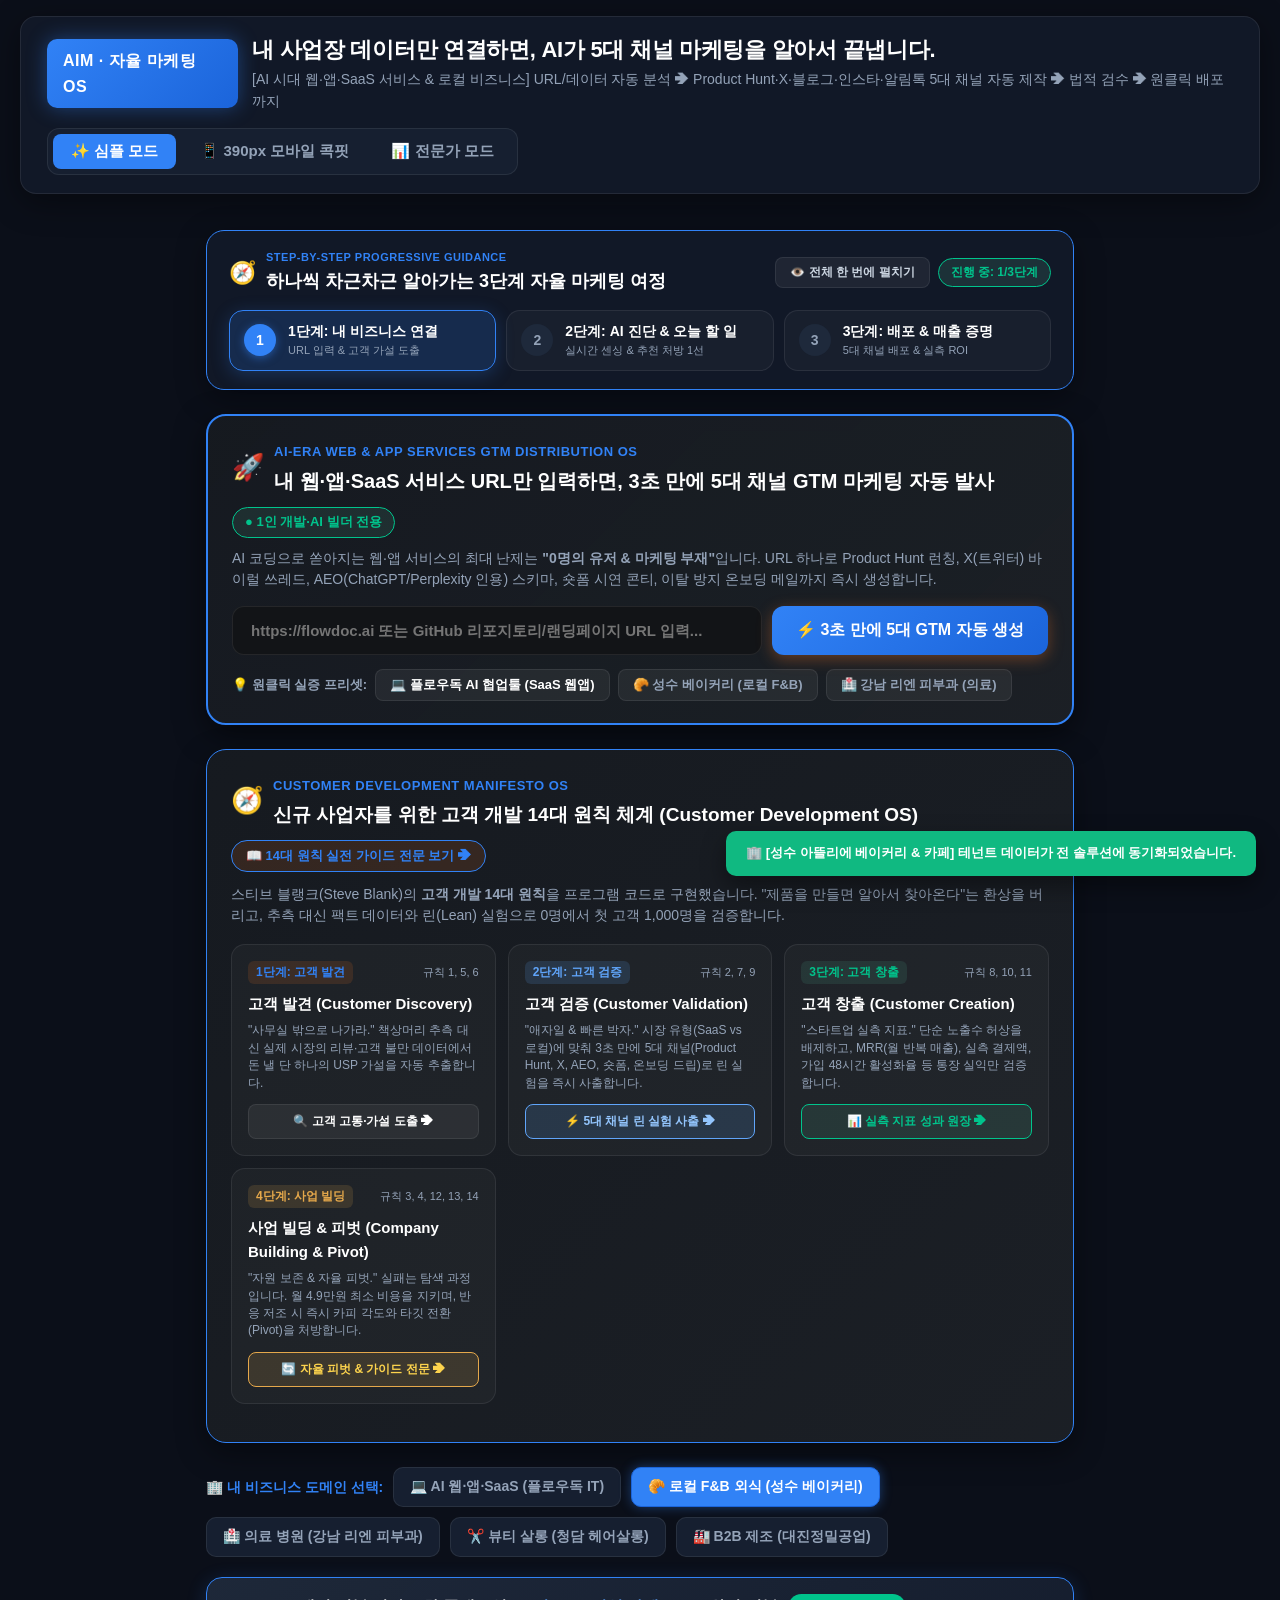
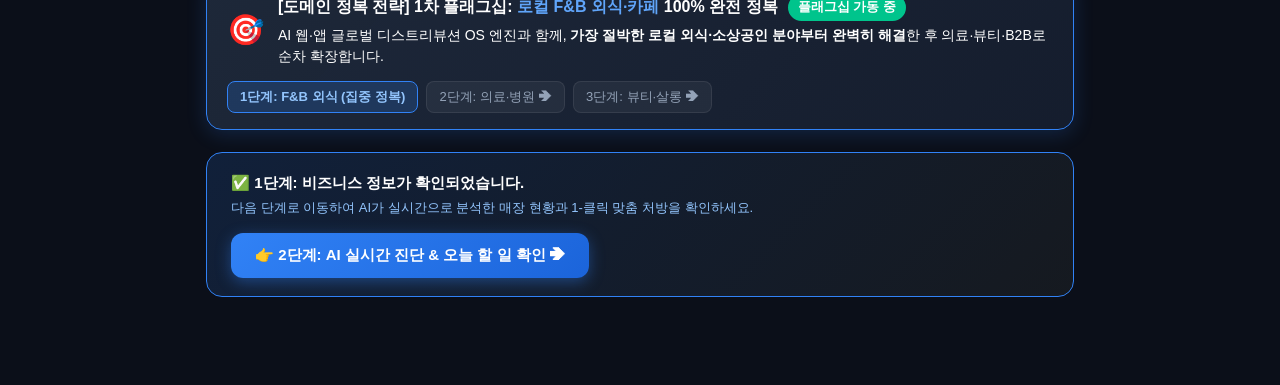
==== commit f52ceadf: "feat: design concise 3-step progressive stepper flow for main page" ====
--- a/index.html
+++ b/index.html
@@ -713,6 +713,66 @@
       animation: slideUp 0.3s ease;
     }
     @keyframes slideUp { from { transform: translateY(20px); opacity: 0; } to { transform: translateY(0); opacity: 1; } }
+
+    /* Stepper Progressive Navigation */
+    .step-nav-btn {
+      background: rgba(255, 255, 255, 0.03);
+      border: 1.5px solid var(--card-border);
+      border-radius: 14px;
+      padding: 12px 14px;
+      display: flex;
+      align-items: center;
+      gap: 12px;
+      cursor: pointer;
+      transition: all 0.2s;
+      width: 100%;
+    }
+    .step-nav-btn:hover {
+      background: rgba(255, 255, 255, 0.07);
+      border-color: rgba(255, 255, 255, 0.2);
+    }
+    .step-nav-btn.active {
+      background: rgba(49, 130, 246, 0.18);
+      border-color: var(--primary);
+      box-shadow: 0 4px 18px rgba(49, 130, 246, 0.25);
+    }
+    .step-nav-num {
+      width: 32px;
+      height: 32px;
+      border-radius: 50%;
+      background: var(--card-elevated);
+      color: #94A3B8;
+      font-weight: 900;
+      font-size: 14px;
+      display: flex;
+      align-items: center;
+      justify-content: center;
+      flex-shrink: 0;
+      transition: all 0.2s;
+    }
+    .step-nav-btn.active .step-nav-num {
+      background: var(--primary);
+      color: #FFFFFF;
+      box-shadow: 0 2px 8px rgba(49, 130, 246, 0.5);
+    }
+    .step-nav-title {
+      font-size: 14px;
+      font-weight: 800;
+      color: #FFFFFF;
+    }
+    .step-nav-sub {
+      font-size: 11px;
+      color: var(--text-muted);
+      margin-top: 2px;
+    }
+    .step-flow-container {
+      transition: opacity 0.25s ease;
+    }
+    @media (max-width: 720px) {
+      .step-nav-grid {
+        grid-template-columns: 1fr !important;
+      }
+    }
   </style>
 </head>
 <body>
@@ -747,8 +807,68 @@
     <section id="viewSimple" class="view-panel" style="display: block; max-width: 900px; margin: 0 auto; padding: 20px 16px 48px;">
       
       <!-- ======================================================== -->
-      <!-- [CORE IDENTITY] AI Web/App Service Instant 1-Click GTM Launcher -->
+      <!-- [STEPPER NAVIGATOR] 간결한 3단계 단계별 안내 내비게이션 -->
       <!-- ======================================================== -->
+      <div style="background: var(--panel); border: 1.5px solid var(--primary); border-radius: 18px; padding: 18px 22px; margin-bottom: 24px; box-shadow: 0 8px 30px rgba(0,0,0,0.35);">
+        <div style="display: flex; justify-content: space-between; align-items: center; flex-wrap: wrap; gap: 12px; margin-bottom: 14px;">
+          <div style="display: flex; align-items: center; gap: 10px;">
+            <span style="font-size: 22px;">🧭</span>
+            <div>
+              <div style="font-size: 11px; font-weight: 800; color: var(--primary); letter-spacing: 0.5px;">STEP-BY-STEP PROGRESSIVE GUIDANCE</div>
+              <h3 style="font-size: 18px; font-weight: 900; color: #FFFFFF; margin: 0;">
+                하나씩 차근차근 알아가는 3단계 자율 마케팅 여정
+              </h3>
+            </div>
+          </div>
+          <div style="display: flex; align-items: center; gap: 8px;">
+            <button id="btnToggleGuidedView" onclick="toggleStepperMode()" style="background: rgba(255,255,255,0.06); border: 1px solid var(--card-border); color: #CBD5E1; font-size: 12px; font-weight: 700; padding: 6px 14px; border-radius: 8px; cursor: pointer; transition: all 0.15s;">
+              👁️ <span id="txtToggleGuidedView">전체 한 번에 펼치기</span>
+            </button>
+            <span id="currentStepIndicatorBadge" style="font-size: 12px; background: rgba(78, 159, 134, 0.18); color: var(--success); border: 1px solid var(--success); padding: 4px 12px; border-radius: 999px; font-weight: 800;">
+              진행 중: 1/3단계
+            </span>
+          </div>
+        </div>
+
+        <!-- 3 Step Tabs Bar -->
+        <div class="step-nav-grid" style="display: grid; grid-template-columns: repeat(3, 1fr); gap: 10px;">
+          <!-- Step 1 Tab Button -->
+          <button id="stepTabBtn1" class="step-nav-btn active" onclick="goToStep(1)">
+            <span class="step-nav-num">1</span>
+            <div style="text-align: left;">
+              <div class="step-nav-title">1단계: 내 비즈니스 연결</div>
+              <div class="step-nav-sub">URL 입력 & 고객 가설 도출</div>
+            </div>
+          </button>
+
+          <!-- Step 2 Tab Button -->
+          <button id="stepTabBtn2" class="step-nav-btn" onclick="goToStep(2)">
+            <span class="step-nav-num">2</span>
+            <div style="text-align: left;">
+              <div class="step-nav-title">2단계: AI 진단 & 오늘 할 일</div>
+              <div class="step-nav-sub">실시간 센싱 & 추천 처방 1선</div>
+            </div>
+          </button>
+
+          <!-- Step 3 Tab Button -->
+          <button id="stepTabBtn3" class="step-nav-btn" onclick="goToStep(3)">
+            <span class="step-nav-num">3</span>
+            <div style="text-align: left;">
+              <div class="step-nav-title">3단계: 배포 & 매출 증명</div>
+              <div class="step-nav-sub">5대 채널 배포 & 실측 ROI</div>
+            </div>
+          </button>
+        </div>
+      </div>
+
+      <!-- ======================================================== -->
+      <!-- [STEP 1 CONTAINER] 내 비즈니스 연결 및 가설 정의 (Connect & Discover) -->
+      <!-- ======================================================== -->
+      <div id="stepContainer1" class="step-flow-container">
+
+        <!-- ======================================================== -->
+        <!-- [CORE IDENTITY] AI Web/App Service Instant 1-Click GTM Launcher -->
+        <!-- ======================================================== -->
       <div style="background: linear-gradient(135deg, rgba(22, 26, 32, 0.98) 0%, rgba(28, 32, 38, 0.95) 100%); border: 2px solid var(--primary); border-radius: 20px; padding: 22px 24px; margin-bottom: 24px; box-shadow: 0 10px 30px rgba(0,0,0,0.5);">
         <div style="display: flex; align-items: center; justify-content: space-between; flex-wrap: wrap; gap: 10px; margin-bottom: 10px;">
           <div style="display: flex; align-items: center; gap: 10px;">
@@ -924,6 +1044,27 @@
         </div>
       </div>
 
+      <!-- Step 1 Completion & Next Action Card -->
+      <div style="background: linear-gradient(135deg, rgba(49, 130, 246, 0.15) 0%, rgba(22, 26, 32, 0.95) 100%); border: 1.5px solid var(--primary); border-radius: 16px; padding: 18px 24px; display: flex; justify-content: space-between; align-items: center; flex-wrap: wrap; gap: 14px; margin-top: 20px;">
+        <div>
+          <div style="font-size: 15px; font-weight: 900; color: #FFFFFF;">
+            ✅ 1단계: 비즈니스 정보가 확인되었습니다.
+          </div>
+          <div style="font-size: 13px; color: #93C5FD; margin-top: 3px;">
+            다음 단계로 이동하여 AI가 실시간으로 분석한 매장 현황과 1-클릭 맞춤 처방을 확인하세요.
+          </div>
+        </div>
+        <button onclick="goToStep(2)" style="background: linear-gradient(135deg, var(--primary) 0%, var(--primary-hover) 100%); color: #FFFFFF; font-size: 15px; font-weight: 900; border: none; padding: 13px 24px; border-radius: 12px; cursor: pointer; box-shadow: 0 4px 15px rgba(49, 130, 246, 0.4); display: flex; align-items: center; gap: 8px;">
+          👉 2단계: AI 실시간 진단 & 오늘 할 일 확인 ➔
+        </button>
+      </div>
+    </div> <!-- End of stepContainer1 -->
+
+    <!-- ======================================================== -->
+    <!-- [STEP 2 CONTAINER] AI 실시간 진단 & 추천 처방 (Propose & Act) -->
+    <!-- ======================================================== -->
+    <div id="stepContainer2" class="step-flow-container" style="display: none;">
+
       <!-- Store Selector Pill -->
       <div style="display: flex; justify-content: space-between; align-items: center; margin-bottom: 24px; padding-bottom: 16px; border-bottom: 1px solid #1E293B;">
         <div style="display: flex; align-items: center; gap: 12px;">
@@ -1108,6 +1249,22 @@
         </button>
       </div>
 
+      <!-- Step 2 Navigation Actions Card -->
+      <div style="display: flex; justify-content: space-between; align-items: center; flex-wrap: wrap; gap: 12px; margin-top: 24px; padding-top: 20px; border-top: 1px solid var(--card-border);">
+        <button onclick="goToStep(1)" style="background: var(--card); border: 1px solid var(--card-border); color: #94A3B8; font-size: 14px; font-weight: 800; padding: 12px 20px; border-radius: 10px; cursor: pointer;">
+          ⬅️ 1단계(비즈니스 연결)로 돌아가기
+        </button>
+        <button onclick="goToStep(3)" style="background: linear-gradient(135deg, var(--success) 0%, #059669 100%); color: #FFFFFF; font-size: 15px; font-weight: 900; border: none; padding: 13px 24px; border-radius: 12px; cursor: pointer; box-shadow: 0 4px 15px rgba(0, 196, 140, 0.35); display: flex; align-items: center; gap: 8px;">
+          👉 3단계: 자동 배포 & 실측 매출 확인 ➔
+        </button>
+      </div>
+    </div> <!-- End of stepContainer2 -->
+
+    <!-- ======================================================== -->
+    <!-- [STEP 3 CONTAINER] 5대 채널 배포 & 실시간 결과 확인 (Prove & Learn) -->
+    <!-- ======================================================== -->
+    <div id="stepContainer3" class="step-flow-container" style="display: none;">
+
       <!-- 2. AIM_Base.md 4-Step Autonomous Marketing OS Cyclical Engine (Collapsible for Maximum Merchant Focus) -->
       <details style="background: #0F172A; border: 1.5px solid #1E293B; border-radius: 16px; padding: 16px 22px; margin-bottom: 26px; box-shadow: 0 4px 16px rgba(0,0,0,0.2);">
         <summary style="display: flex; justify-content: space-between; align-items: center; cursor: pointer; list-style: none; user-select: none;">
@@ -1255,6 +1412,17 @@
           </div>
         </div>
       </div> <!-- End of step3ResultsSection -->
+
+      <!-- Step 3 Navigation Actions Card -->
+      <div style="display: flex; justify-content: space-between; align-items: center; flex-wrap: wrap; gap: 12px; margin-top: 24px; padding-top: 20px; border-top: 1px solid var(--card-border);">
+        <button onclick="goToStep(2)" style="background: var(--card); border: 1px solid var(--card-border); color: #94A3B8; font-size: 14px; font-weight: 800; padding: 12px 20px; border-radius: 10px; cursor: pointer;">
+          ⬅️ 2단계(AI 진단 & 처방)로 돌아가기
+        </button>
+        <button onclick="goToStep(1)" style="background: var(--card-elevated); border: 1.5px solid var(--primary); color: #93C5FD; font-size: 14px; font-weight: 900; padding: 12px 22px; border-radius: 10px; cursor: pointer; display: flex; align-items: center; gap: 8px;">
+          🔄 1단계로 돌아가서 새로운 가설 테스트하기
+        </button>
+      </div>
+    </div> <!-- End of stepContainer3 -->
 
     </section>
 
@@ -4434,8 +4602,68 @@
       if (modal) modal.style.display = 'none';
     }
 
+    let currentStep = 1;
+    let isStepperGuided = true;
+
+    function goToStep(stepNum) {
+      currentStep = stepNum;
+
+      for (let i = 1; i <= 3; i++) {
+        const btn = document.getElementById('stepTabBtn' + i);
+        if (btn) {
+          if (i === stepNum) {
+            btn.classList.add('active');
+          } else {
+            btn.classList.remove('active');
+          }
+        }
+      }
+
+      const badge = document.getElementById('currentStepIndicatorBadge');
+      if (badge && isStepperGuided) {
+        badge.innerText = `진행 중: ${stepNum}/3단계`;
+      }
+
+      if (isStepperGuided) {
+        const c1 = document.getElementById('stepContainer1');
+        const c2 = document.getElementById('stepContainer2');
+        const c3 = document.getElementById('stepContainer3');
+        if (c1) c1.style.display = (stepNum === 1) ? 'block' : 'none';
+        if (c2) c2.style.display = (stepNum === 2) ? 'block' : 'none';
+        if (c3) c3.style.display = (stepNum === 3) ? 'block' : 'none';
+      }
+
+      const target = document.getElementById('stepContainer' + stepNum);
+      if (target) {
+        target.scrollIntoView({ behavior: 'smooth', block: 'start' });
+      }
+    }
+
+    function toggleStepperMode() {
+      isStepperGuided = !isStepperGuided;
+      const c1 = document.getElementById('stepContainer1');
+      const c2 = document.getElementById('stepContainer2');
+      const c3 = document.getElementById('stepContainer3');
+      const btnTxt = document.getElementById('txtToggleGuidedView');
+      const badge = document.getElementById('currentStepIndicatorBadge');
+
+      if (!isStepperGuided) {
+        if (c1) c1.style.display = 'block';
+        if (c2) c2.style.display = 'block';
+        if (c3) c3.style.display = 'block';
+        if (btnTxt) btnTxt.innerText = '단계별로 하나씩 보기';
+        if (badge) badge.innerText = '전체 펼침 모드';
+        showToast('📖 [전체 펼침] 1~3단계 전체 프로세스가 한 화면에 펼쳐졌습니다.');
+      } else {
+        if (btnTxt) btnTxt.innerText = '전체 한 번에 펼치기';
+        goToStep(currentStep);
+        showToast(`🧭 [단계별 모드] ${currentStep}단계 집중 뷰로 전환되었습니다.`);
+      }
+    }
+
     function triggerCustomerDevPhase(phaseNum) {
       if (phaseNum === 1) {
+        goToStep(1);
         const inp = document.getElementById('inputServiceUrl');
         if (inp) {
           inp.scrollIntoView({ behavior: 'smooth', block: 'center' });
@@ -4443,12 +4671,14 @@
         }
         showToast('🔍 [1단계: 고객 발견] 내 서비스 URL이나 매장 정보를 입력하세요. AI가 고객의 절박한 고통(Pain Points)과 핵심 USP를 자동 추출합니다.');
       } else if (phaseNum === 2) {
+        goToStep(1);
         const inp = document.getElementById('inputServiceUrl');
         if (inp && !inp.value.trim()) {
           inp.value = 'https://flowdoc.ai';
         }
         handleInstantServiceLaunch();
       } else if (phaseNum === 3) {
+        goToStep(3);
         const step3 = document.getElementById('step3ResultsSection');
         if (step3) {
           step3.scrollIntoView({ behavior: 'smooth', block: 'start' });
@@ -4976,7 +5206,8 @@
       if (sSub) sSub.innerText = `글로벌 GTM 자동 사출 · ${url}`;
 
       setTimeout(() => {
-        showToast(`✨ [사출 완료] 5대 채널 GTM 마케팅 패키지(Product Hunt, X 바이럴, AEO Schema, 숏폼 데모, 온보딩 메일)가 준비되었습니다! 아래 1-클릭 실행 버튼을 확인하세요.`);
+        showToast(`✨ [사출 완료] 5대 채널 GTM 마케팅 패키지(Product Hunt, X 바이럴, AEO Schema, 숏폼 데모, 온보딩 메일)가 준비되었습니다! 2단계로 자동 이동합니다.`);
+        goToStep(2);
       }, 700);
     }
 
